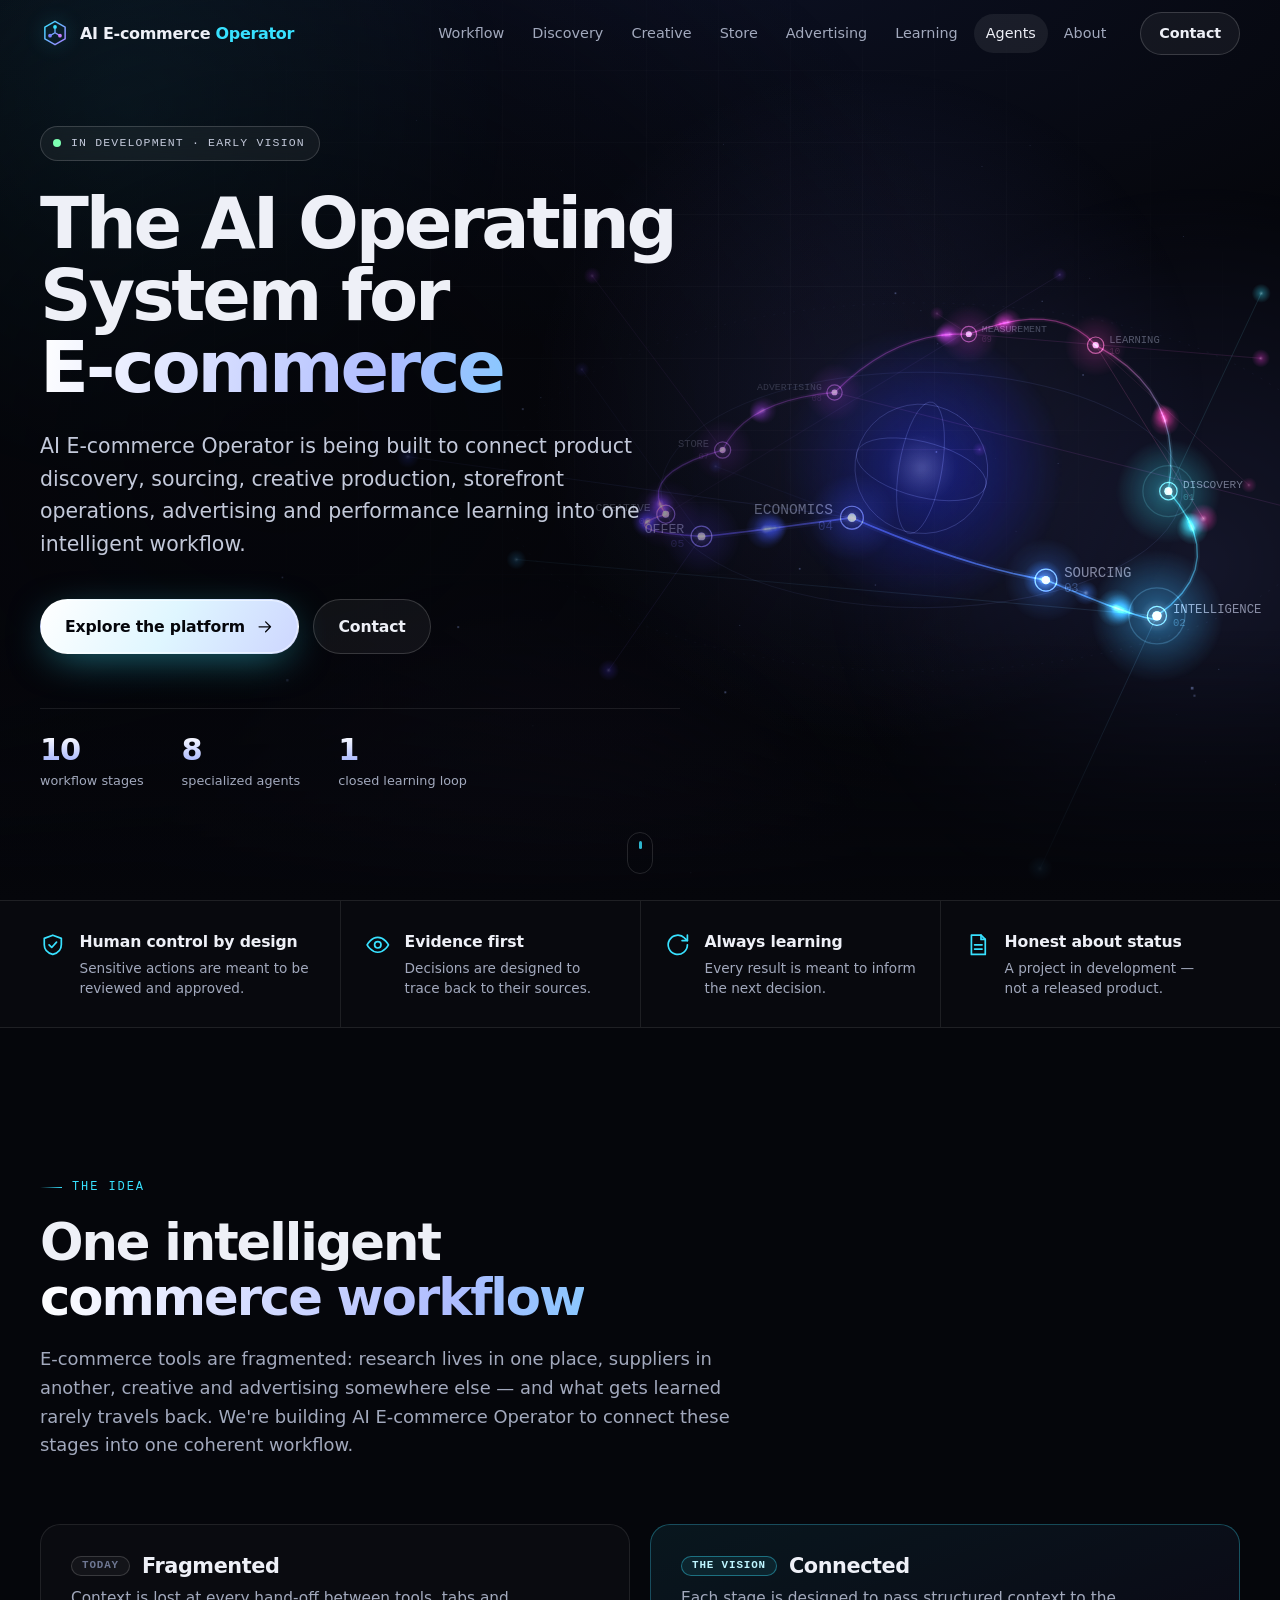
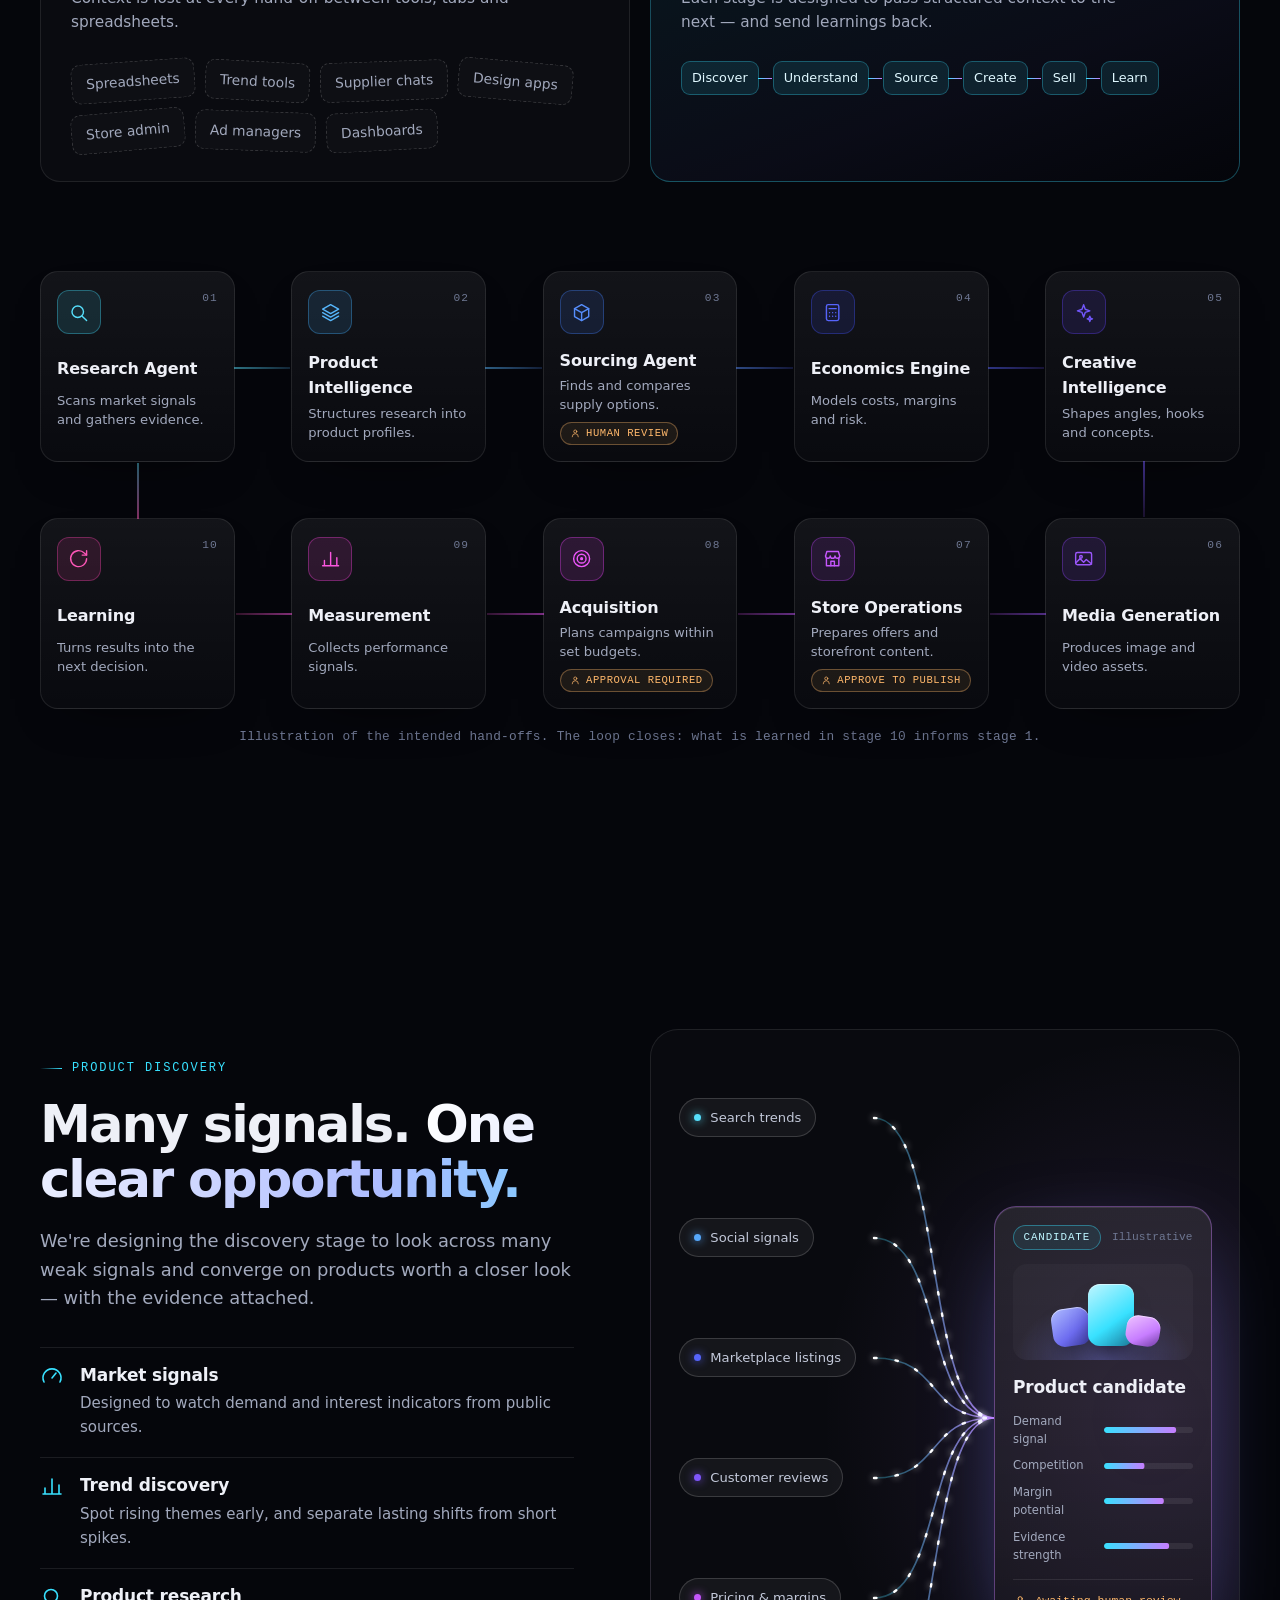
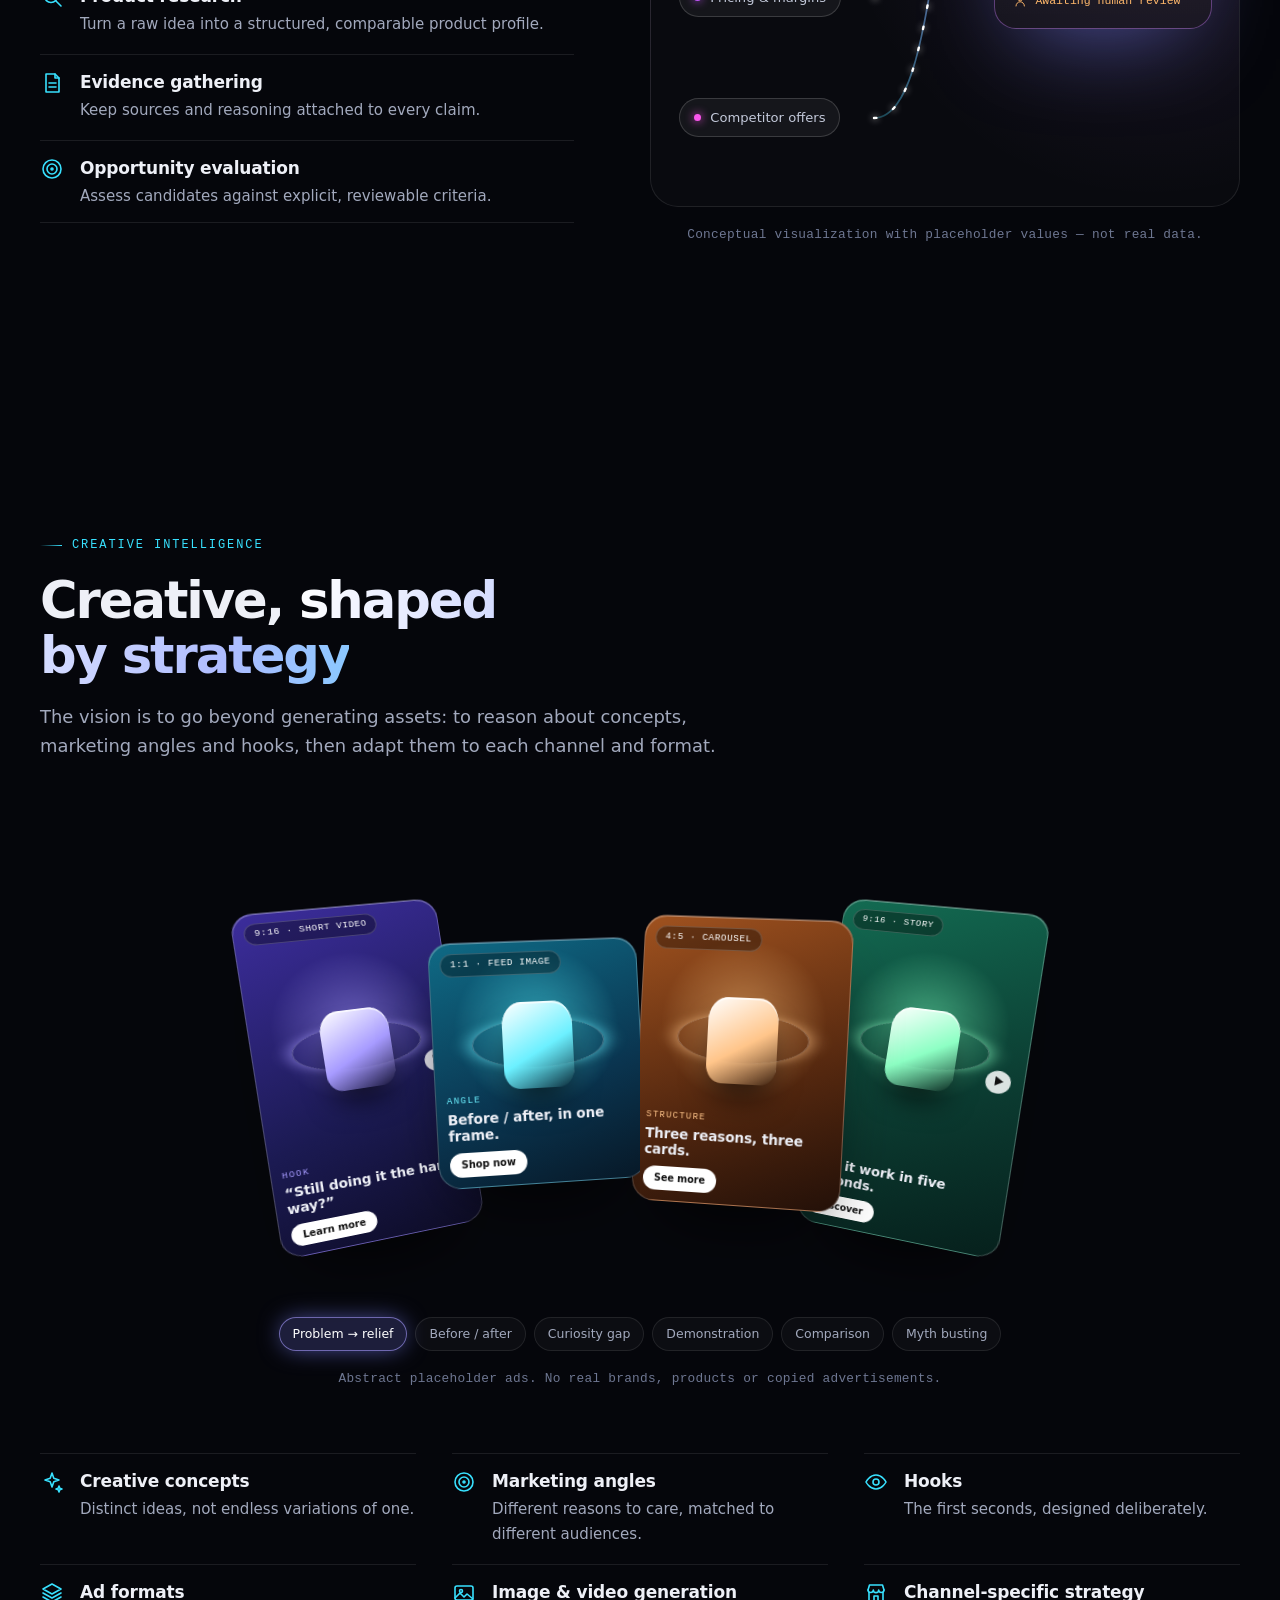
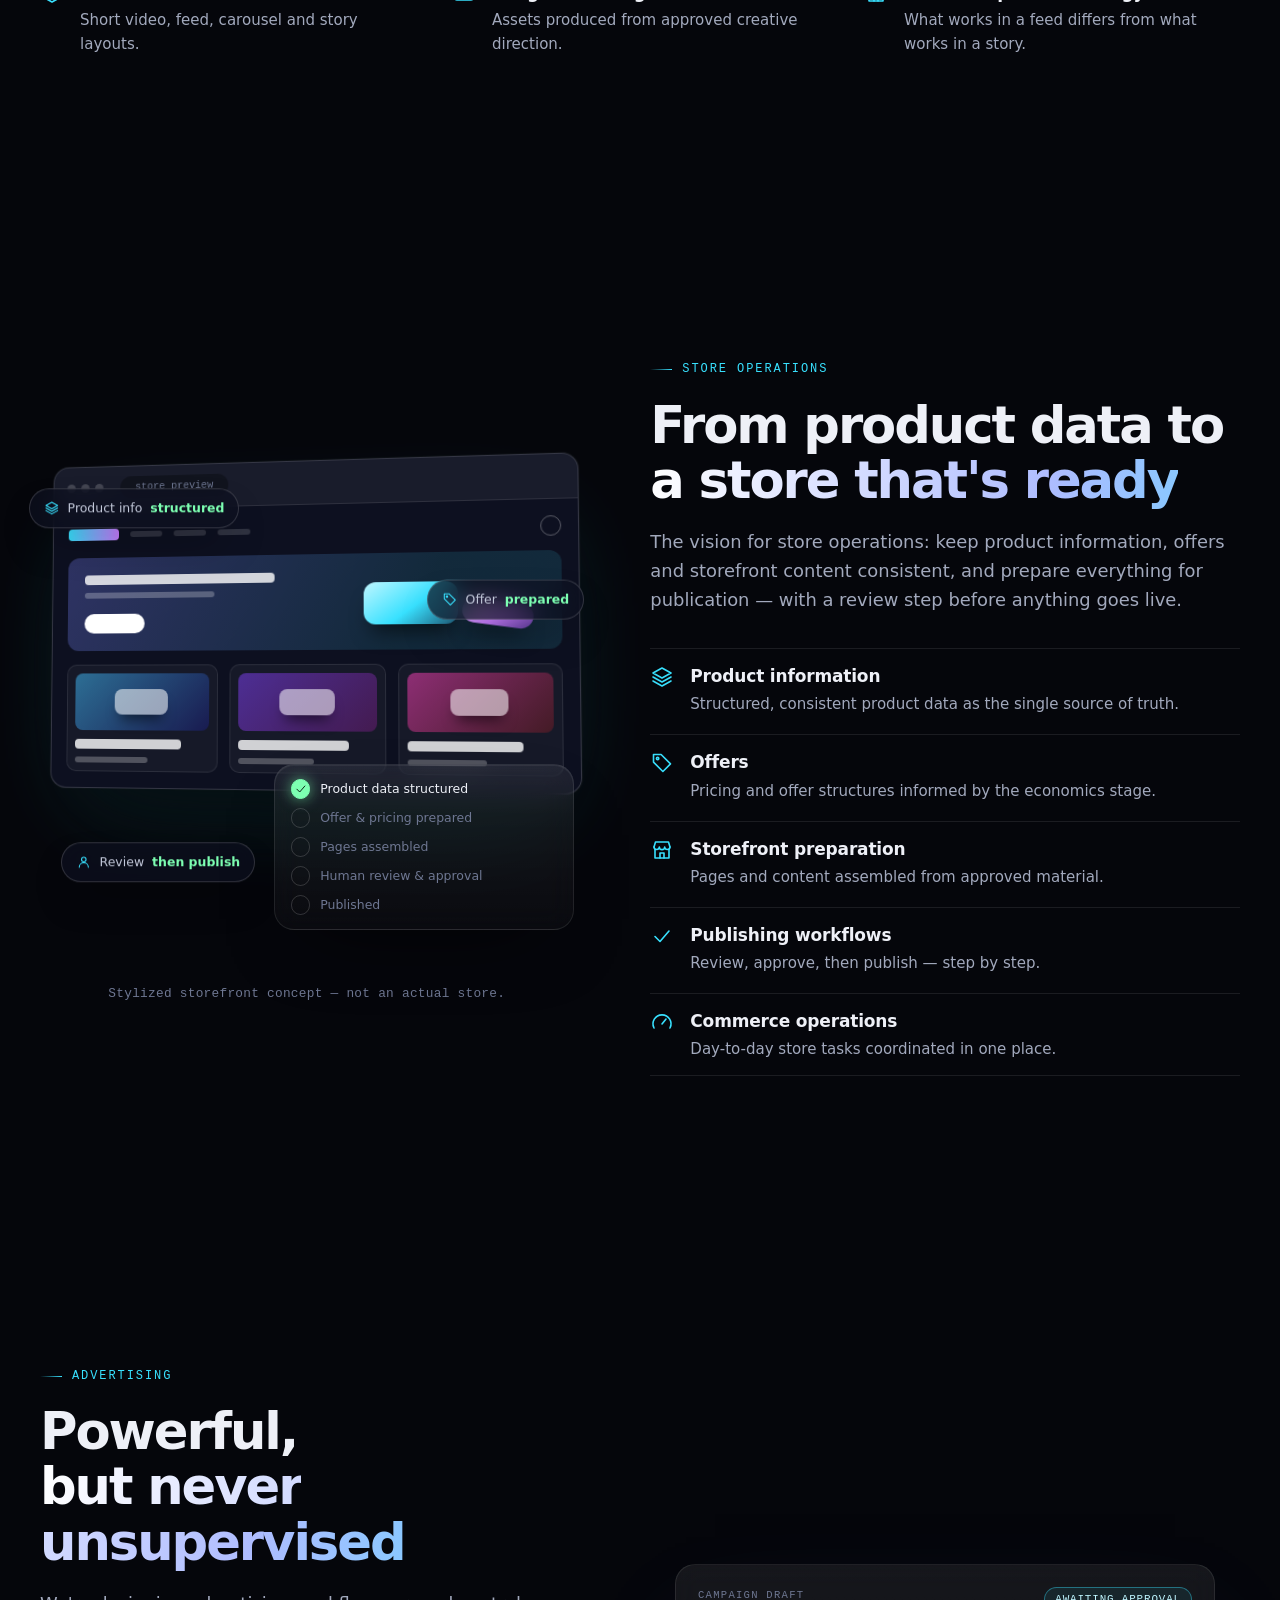
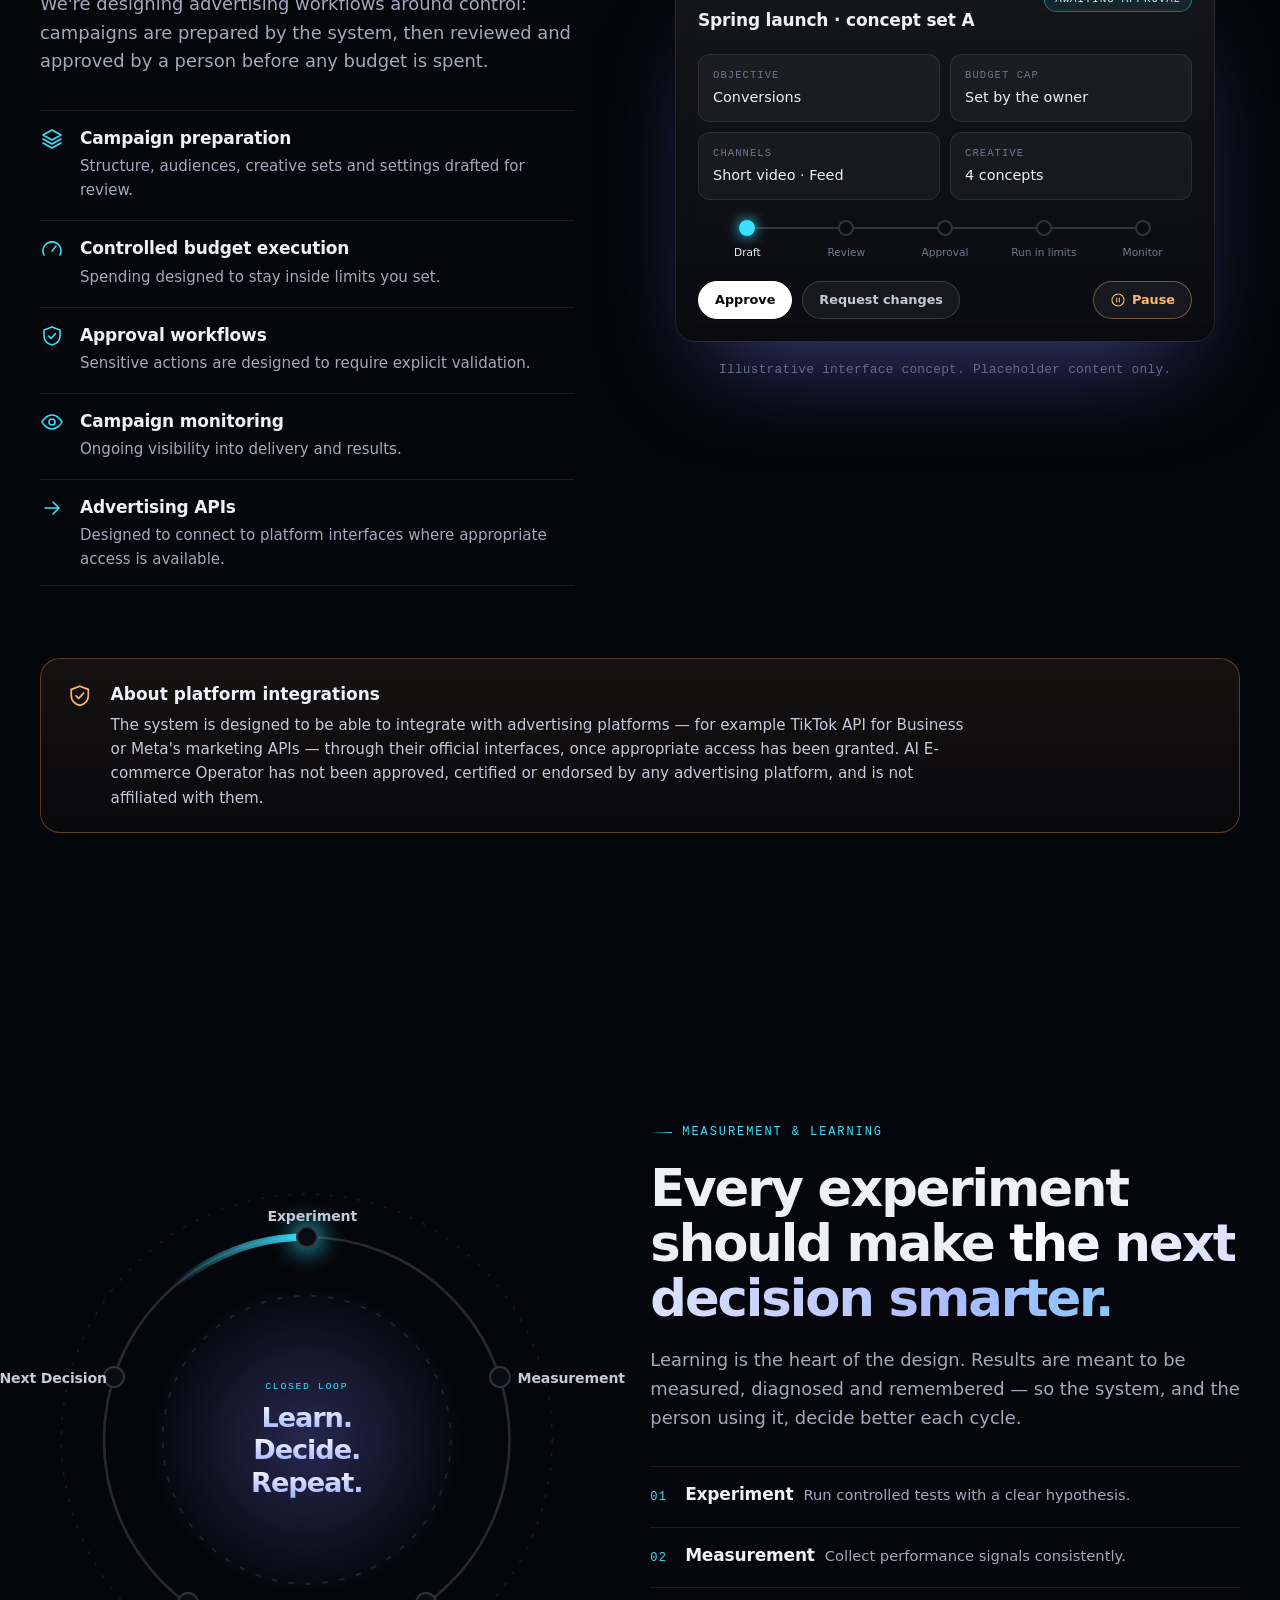
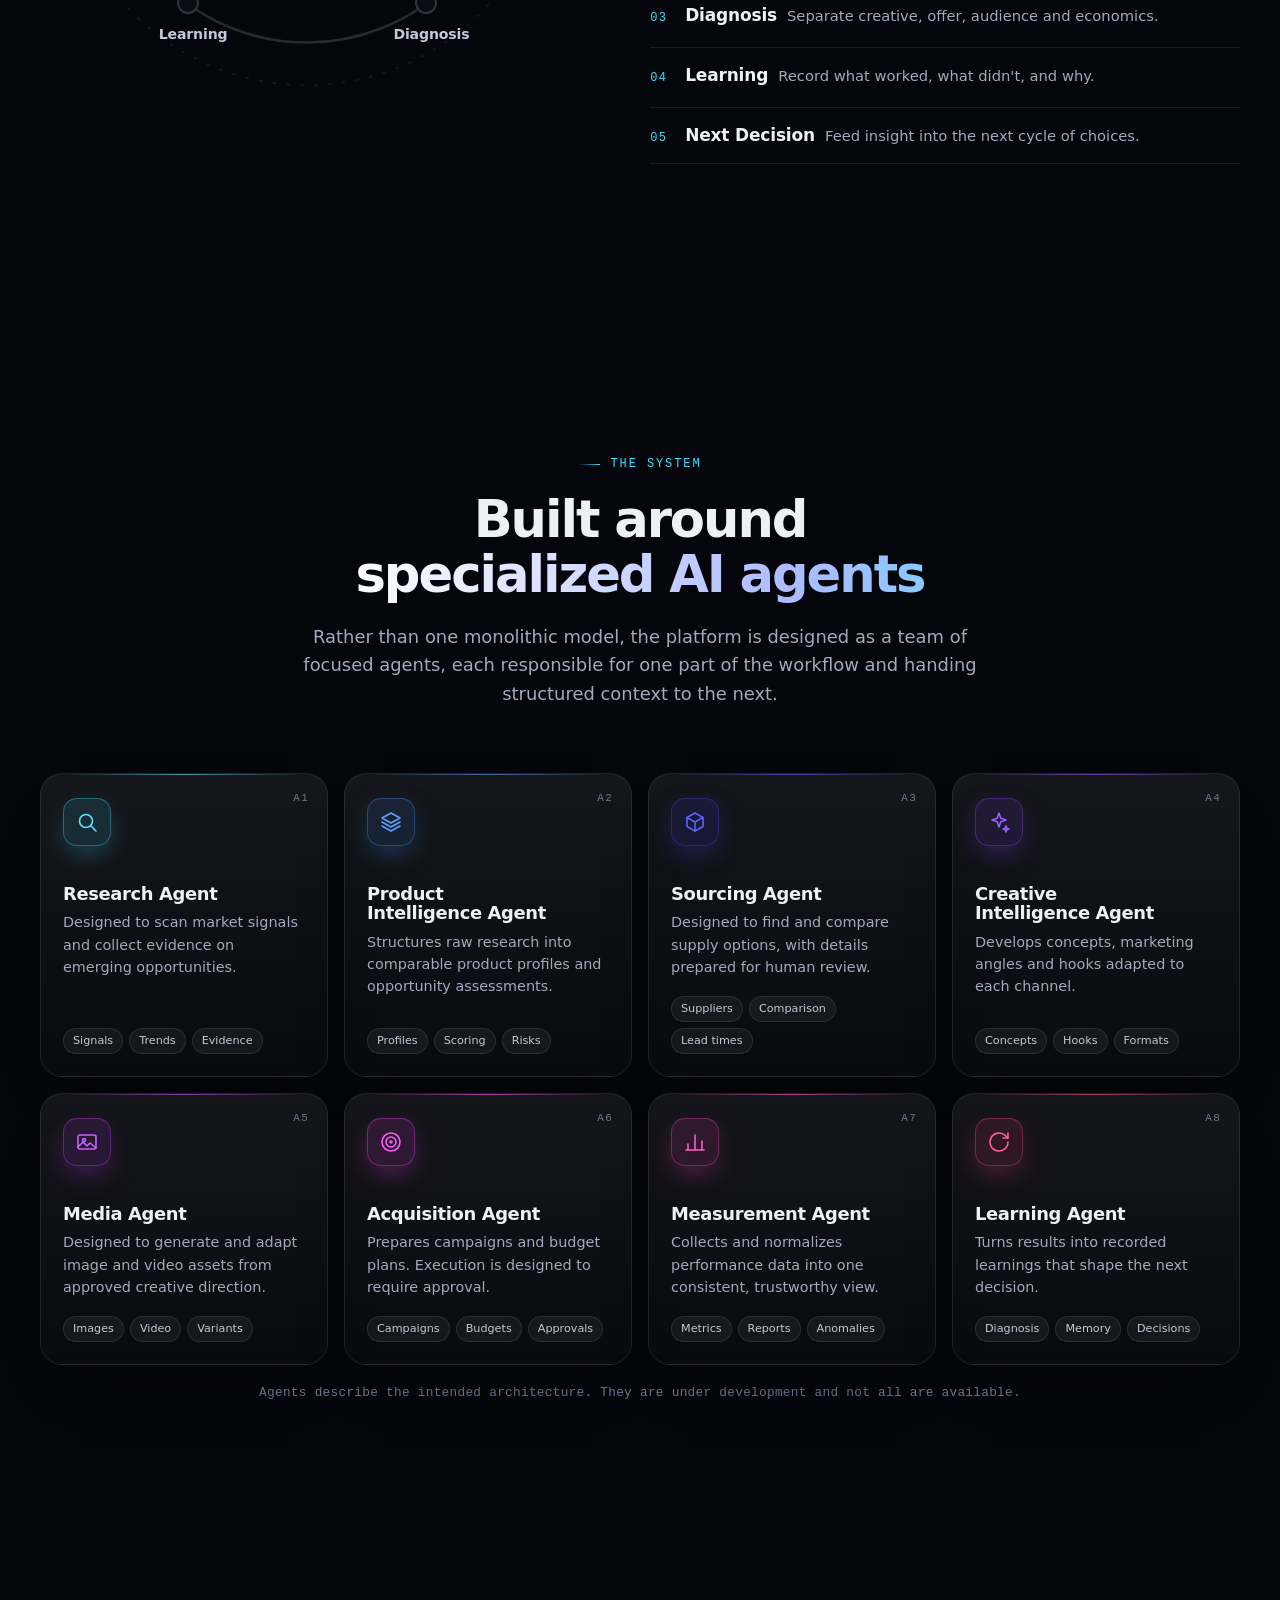
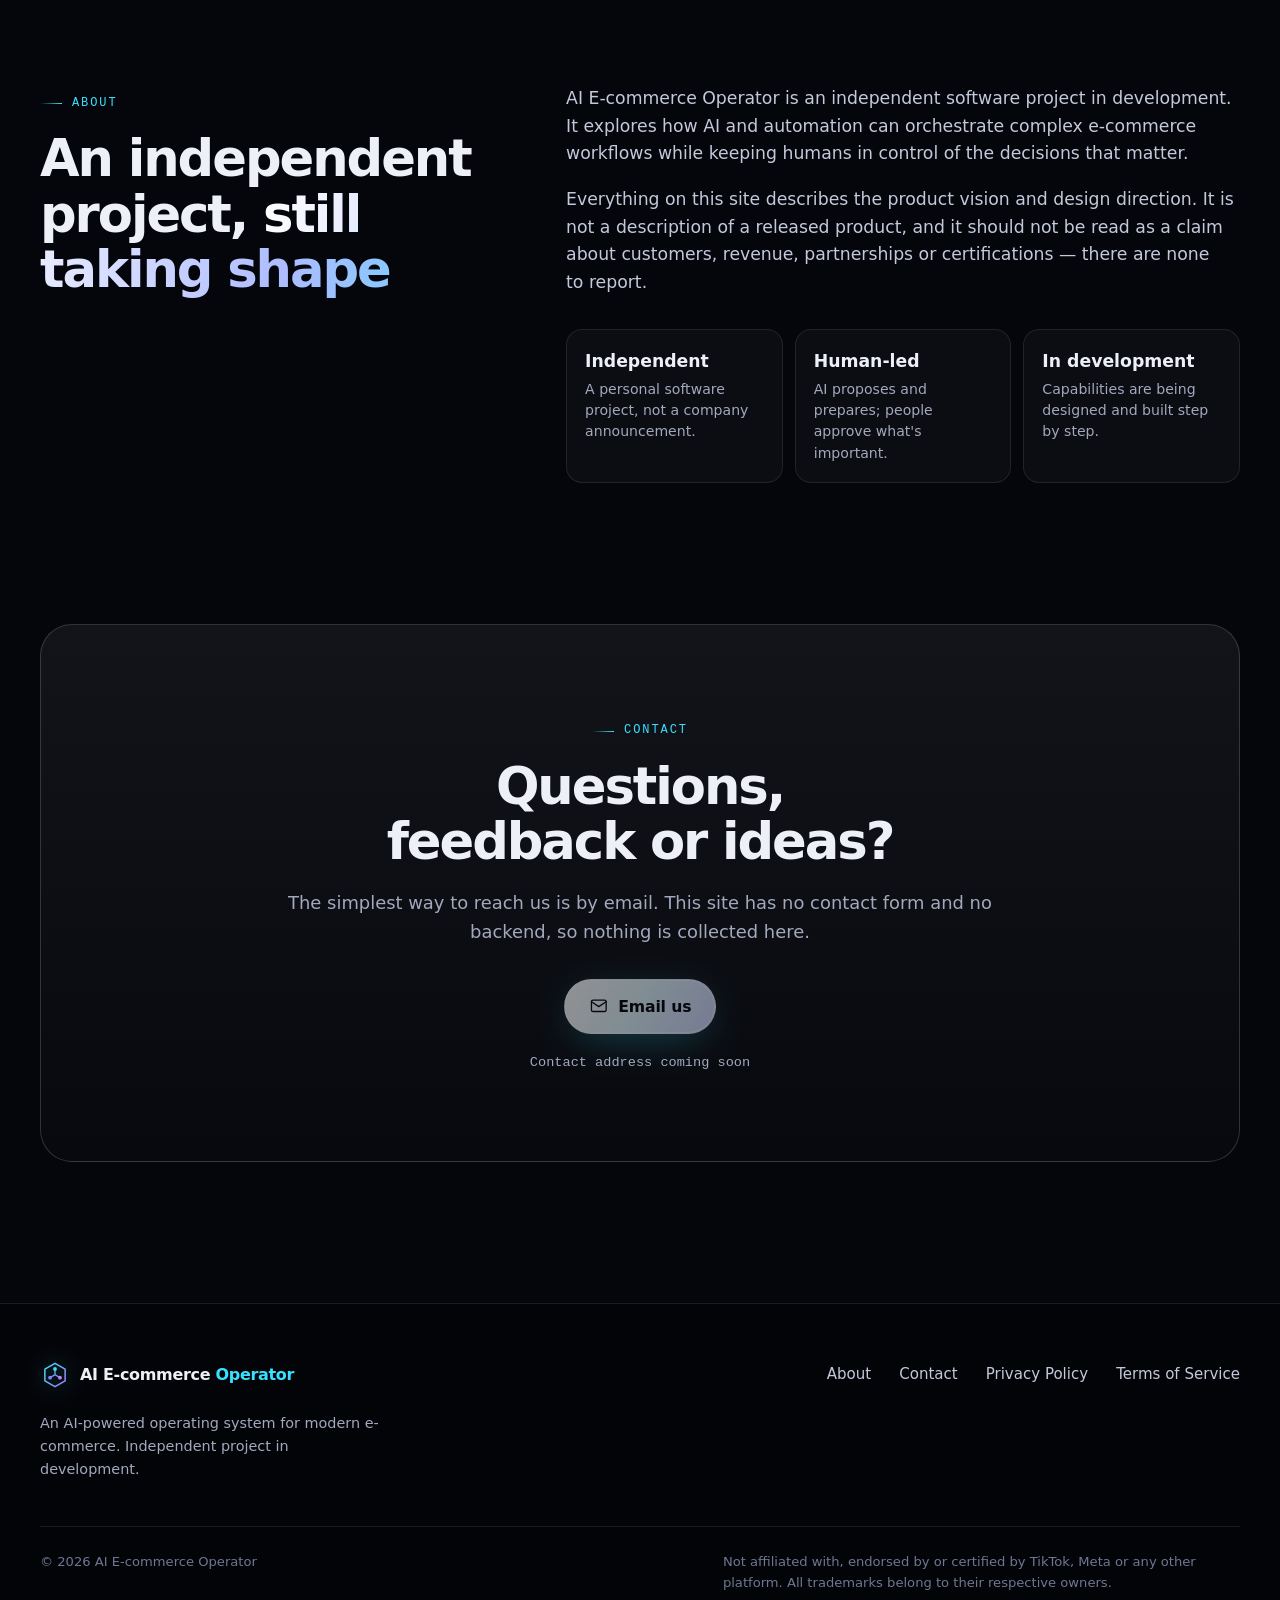
==== index.html @ a0b14c4b "Add premium static showcase site for AI E-commerce Operator Static GitHub Pages site (no backend, no" ====
<!doctype html>
<html lang="en">
<head>
  <meta charset="utf-8">
  <meta name="viewport" content="width=device-width, initial-scale=1, viewport-fit=cover">

  <title>AI E-commerce Operator — An AI-powered operating system for modern e-commerce</title>
  <meta name="description" content="AI E-commerce Operator is an independent software project in development: an AI-powered operating system designed to connect product discovery, sourcing, creative production, store operations, advertising and performance learning into one workflow.">
  <meta name="theme-color" content="#05060b">
  <meta name="color-scheme" content="dark">

  <!-- SITE URL: if you change the domain, update every absolute URL below
       (canonical, og:url, og:image, twitter:image, JSON-LD) — or run scripts/set-domain.sh. See README. -->
  <link rel="canonical" href="https://abder-rahmane.github.io/ai-ecommerce-workflow-site/">

  <meta property="og:type" content="website">
  <meta property="og:site_name" content="AI E-commerce Operator">
  <meta property="og:title" content="AI E-commerce Operator — The AI Operating System for E-commerce">
  <meta property="og:description" content="An independent project in development: AI agents designed to connect discovery, sourcing, creative, store operations, advertising and learning — with humans in control.">
  <meta property="og:url" content="https://abder-rahmane.github.io/ai-ecommerce-workflow-site/">
  <meta property="og:image" content="https://abder-rahmane.github.io/ai-ecommerce-workflow-site/assets/og-image.png">
  <meta property="og:image:width" content="1200">
  <meta property="og:image:height" content="630">
  <meta property="og:image:alt" content="AI E-commerce Operator — a 3D network of connected AI agents">
  <meta property="og:locale" content="en_US">
  <meta name="twitter:card" content="summary_large_image">
  <meta name="twitter:title" content="AI E-commerce Operator — The AI Operating System for E-commerce">
  <meta name="twitter:description" content="An independent project in development: AI agents designed to connect discovery, sourcing, creative, store operations, advertising and learning.">
  <meta name="twitter:image" content="https://abder-rahmane.github.io/ai-ecommerce-workflow-site/assets/og-image.png">

  <link rel="icon" href="favicon.svg" type="image/svg+xml">

  <script>document.documentElement.classList.add('js');</script>
  <link rel="stylesheet" href="styles.css">
  <script defer src="script.js"></script>

  <script type="application/ld+json">
  {
    "@context": "https://schema.org",
    "@type": "WebSite",
    "name": "AI E-commerce Operator",
    "url": "https://abder-rahmane.github.io/ai-ecommerce-workflow-site/",
    "description": "An independent software project in development exploring AI-orchestrated e-commerce workflows with human oversight.",
    "inLanguage": "en"
  }
  </script>
</head>
<body>
  <a class="skip-link" href="#main">Skip to content</a>

  <!-- Icon sprite -->
  <svg width="0" height="0" style="position:absolute" aria-hidden="true" focusable="false">
    <defs>
      <linearGradient id="g-brand" x1="0" y1="0" x2="1" y2="1">
        <stop offset="0" stop-color="#38e1ff"/><stop offset="1" stop-color="#a77bff"/>
      </linearGradient>
      <symbol id="i-search" viewBox="0 0 24 24"><circle cx="11" cy="11" r="6.5"/><path d="M16 16l5 5"/></symbol>
      <symbol id="i-layers" viewBox="0 0 24 24"><path d="M12 3l9 5-9 5-9-5z"/><path d="M3 12l9 5 9-5"/><path d="M3 16l9 5 9-5"/></symbol>
      <symbol id="i-package" viewBox="0 0 24 24"><path d="M12 3l8 4.5v9L12 21l-8-4.5v-9z"/><path d="M4 7.5l8 4.5 8-4.5"/><path d="M12 12v9"/></symbol>
      <symbol id="i-calc" viewBox="0 0 24 24"><rect x="5" y="3" width="14" height="18" rx="2"/><path d="M8 7.5h8"/><path d="M8.5 12h.01M12 12h.01M15.5 12h.01M8.5 16h.01M12 16h.01M15.5 16h.01"/></symbol>
      <symbol id="i-tag" viewBox="0 0 24 24"><path d="M3.5 3.5h7.6l9.4 9.4-7.6 7.6-9.4-9.4z"/><circle cx="7.6" cy="7.6" r="1.2"/></symbol>
      <symbol id="i-spark" viewBox="0 0 24 24"><path d="M12 3l1.8 5.2L19 10l-5.2 1.8L12 17l-1.8-5.2L5 10l5.2-1.8z"/><path d="M19 16l.8 2.2L22 19l-2.2.8L19 22l-.8-2.2L16 19l2.2-.8z"/></symbol>
      <symbol id="i-film" viewBox="0 0 24 24"><rect x="3" y="5" width="18" height="14" rx="2"/><circle cx="9" cy="10" r="1.5"/><path d="M3 17l5-5 4 4 3-3 6 5"/></symbol>
      <symbol id="i-store" viewBox="0 0 24 24"><path d="M4 9l1.5-5h13L20 9"/><path d="M4 9a2.67 2.67 0 0 0 5.33 0 2.67 2.67 0 0 0 5.34 0A2.67 2.67 0 0 0 20 9"/><path d="M5 11.5V20h14v-8.5"/><path d="M10 20v-5h4v5"/></symbol>
      <symbol id="i-target" viewBox="0 0 24 24"><circle cx="12" cy="12" r="9"/><circle cx="12" cy="12" r="5"/><circle cx="12" cy="12" r="1"/></symbol>
      <symbol id="i-chart" viewBox="0 0 24 24"><path d="M5 20v-6M12 20V5M19 20v-9M3 20h18"/></symbol>
      <symbol id="i-loop" viewBox="0 0 24 24"><path d="M21 12a9 9 0 1 1-2.64-6.36L21 8"/><path d="M21 3v5h-5"/></symbol>
      <symbol id="i-shield" viewBox="0 0 24 24"><path d="M12 3l8 3v6c0 4.5-3.2 7.8-8 9-4.8-1.2-8-4.5-8-9V6z"/><path d="M8.5 12l2.5 2.5 4.5-5"/></symbol>
      <symbol id="i-user" viewBox="0 0 24 24"><circle cx="12" cy="8" r="3.5"/><path d="M5 20a7 7 0 0 1 14 0"/></symbol>
      <symbol id="i-arrow" viewBox="0 0 24 24"><path d="M5 12h14M13 6l6 6-6 6"/></symbol>
      <symbol id="i-mail" viewBox="0 0 24 24"><rect x="3" y="5" width="18" height="14" rx="2"/><path d="M3 7l9 6 9-6"/></symbol>
      <symbol id="i-check" viewBox="0 0 24 24"><path d="M5 12.5l5 5L19 7"/></symbol>
      <symbol id="i-eye" viewBox="0 0 24 24"><path d="M2 12s3.6-7 10-7 10 7 10 7-3.6 7-10 7S2 12 2 12z"/><circle cx="12" cy="12" r="3"/></symbol>
      <symbol id="i-gauge" viewBox="0 0 24 24"><path d="M4 18a9 9 0 1 1 16 0"/><path d="M12 14l4-5"/></symbol>
      <symbol id="i-pause" viewBox="0 0 24 24"><circle cx="12" cy="12" r="9"/><path d="M10 9v6M14 9v6"/></symbol>
      <symbol id="i-log" viewBox="0 0 24 24"><path d="M6 3h9l4 4v14H6z"/><path d="M15 3v4h4M9 12h7M9 16h7"/></symbol>
    </defs>
  </svg>

  <div class="backdrop" aria-hidden="true">
    <div class="bd-grid"></div>
    <div class="bd-orb bd-orb-a"></div>
    <div class="bd-orb bd-orb-b"></div>
    <div class="bd-orb bd-orb-c"></div>
  </div>
  <div class="progress" aria-hidden="true"><i></i></div>

  <header class="site-header" id="site-header">
    <div class="container nav-bar">
      <a class="brand" href="#top" aria-label="AI E-commerce Operator — home">
        <svg class="brand-mark" viewBox="0 0 32 32" aria-hidden="true" focusable="false">
          <path d="M16 3.5l10.8 6.25v12.5L16 28.5 5.2 22.25V9.75z" fill="none" stroke="url(#g-brand)" stroke-width="1.6" stroke-linejoin="round"/>
          <path d="M16 9.5v6.2m0 0l-5.3 3.1m5.3-3.1l5.3 3.1" fill="none" stroke="url(#g-brand)" stroke-width="1.4" stroke-linecap="round"/>
          <circle cx="16" cy="9.5" r="2" fill="#38e1ff"/><circle cx="10.7" cy="18.8" r="2" fill="#7c83ff"/><circle cx="21.3" cy="18.8" r="2" fill="#c77dff"/>
        </svg>
        <span>AI E-commerce <b>Operator</b></span>
      </a>

      <nav class="nav" id="primary-nav" aria-label="Primary">
        <ul>
          <li><a href="#workflow">Workflow</a></li>
          <li><a href="#discovery">Discovery</a></li>
          <li><a href="#creative">Creative</a></li>
          <li><a href="#store">Store</a></li>
          <li><a href="#advertising">Advertising</a></li>
          <li><a href="#learning">Learning</a></li>
          <li><a href="#agents">Agents</a></li>
          <li><a href="#about">About</a></li>
        </ul>
        <a class="btn btn-sm btn-ghost nav-cta" href="#contact">Contact</a>
      </nav>

      <button class="nav-toggle" id="nav-toggle" type="button" aria-expanded="false" aria-controls="primary-nav" aria-label="Open menu">
        <span></span><span></span>
      </button>
    </div>
  </header>

  <main id="main">

    <!-- ============ HERO ============ -->
    <section class="hero" id="top" data-anim aria-labelledby="hero-title">
      <canvas id="hero-canvas" aria-hidden="true"></canvas>
      <div class="hero-vignette" aria-hidden="true"></div>
      <div class="hero-light" aria-hidden="true"></div>

      <div class="container hero-inner">
        <p class="pill rise" style="--d:.05s"><span class="live-dot" aria-hidden="true"></span>In development · Early vision</p>
        <h1 id="hero-title" class="rise" style="--d:.15s">The AI Operating System for <span class="grad">E-commerce</span></h1>
        <p class="lede rise" style="--d:.28s">AI E-commerce Operator is being built to connect product discovery, sourcing, creative production, storefront operations, advertising and performance learning into one intelligent workflow.</p>
        <div class="cta-row rise" style="--d:.4s">
          <a class="btn btn-primary" href="#workflow"><span>Explore the platform</span><svg class="ico" aria-hidden="true"><use href="#i-arrow"/></svg></a>
          <a class="btn btn-ghost" href="#contact">Contact</a>
        </div>
        <ul class="hero-facts rise" style="--d:.52s" aria-label="The design at a glance">
          <li><b>10</b><span>workflow stages</span></li>
          <li><b>8</b><span>specialized agents</span></li>
          <li><b>1</b><span>closed learning loop</span></li>
        </ul>
        <p class="sr-only">Decorative animation: ten connected stages — Discovery, Intelligence, Sourcing, Economics, Offer, Creative, Store, Advertising, Measurement and Learning — floating in 3D and linked by glowing data flows that loop back from Learning to Discovery.</p>
      </div>

      <a class="scroll-cue" href="#principles" aria-label="Scroll to the next section"><i></i></a>
    </section>

    <!-- ============ PRINCIPLES STRIP ============ -->
    <section class="strip" id="principles" aria-label="Design principles">
      <div class="container strip-grid" data-stagger>
        <div class="strip-item reveal"><svg class="ico" aria-hidden="true"><use href="#i-shield"/></svg><div><b>Human control by design</b><span>Sensitive actions are meant to be reviewed and approved.</span></div></div>
        <div class="strip-item reveal"><svg class="ico" aria-hidden="true"><use href="#i-eye"/></svg><div><b>Evidence first</b><span>Decisions are designed to trace back to their sources.</span></div></div>
        <div class="strip-item reveal"><svg class="ico" aria-hidden="true"><use href="#i-loop"/></svg><div><b>Always learning</b><span>Every result is meant to inform the next decision.</span></div></div>
        <div class="strip-item reveal"><svg class="ico" aria-hidden="true"><use href="#i-log"/></svg><div><b>Honest about status</b><span>A project in development — not a released product.</span></div></div>
      </div>
    </section>

    <!-- ============ WORKFLOW ============ -->
    <section class="section" id="workflow" data-anim aria-labelledby="workflow-title">
      <div class="container">
        <header class="section-head">
          <p class="eyebrow reveal">The idea</p>
          <h2 id="workflow-title" class="reveal">One intelligent <span class="grad">commerce workflow</span></h2>
          <p class="section-lede reveal">E-commerce tools are fragmented: research lives in one place, suppliers in another, creative and advertising somewhere else — and what gets learned rarely travels back. We're building AI E-commerce Operator to connect these stages into one coherent workflow.</p>
        </header>

        <div class="compare" data-stagger>
          <article class="compare-card reveal">
            <h3><span class="tag tag-dim">Today</span> Fragmented</h3>
            <p>Context is lost at every hand-off between tools, tabs and spreadsheets.</p>
            <ul class="scatter" aria-label="Examples of disconnected tools">
              <li style="--r:-4deg">Spreadsheets</li>
              <li style="--r:3deg">Trend tools</li>
              <li style="--r:-2deg">Supplier chats</li>
              <li style="--r:5deg">Design apps</li>
              <li style="--r:-5deg">Store admin</li>
              <li style="--r:2deg">Ad managers</li>
              <li style="--r:-3deg">Dashboards</li>
            </ul>
          </article>
          <article class="compare-card compare-card--vision reveal">
            <h3><span class="tag tag-hot">The vision</span> Connected</h3>
            <p>Each stage is designed to pass structured context to the next — and send learnings back.</p>
            <ol class="chain" aria-label="Connected stages">
              <li>Discover</li><li>Understand</li><li>Source</li><li>Create</li><li>Sell</li><li>Learn</li>
            </ol>
          </article>
        </div>

        <h3 class="sr-only">The ten stages of the workflow</h3>
        <ol class="flow" aria-label="Ten workflow stages arranged as a loop">
          <li class="fnode" style="--i:0;--h:190"><span class="fn-glow"></span><span class="fn-ico"><svg class="ico"><use href="#i-search"/></svg></span><span class="fn-num">01</span><b>Research Agent</b><small>Scans market signals and gathers evidence.</small></li>
          <li class="fnode" style="--i:1;--h:205"><span class="fn-glow"></span><span class="fn-ico"><svg class="ico"><use href="#i-layers"/></svg></span><span class="fn-num">02</span><b>Product Intelligence</b><small>Structures research into product profiles.</small></li>
          <li class="fnode" style="--i:2;--h:220"><span class="fn-glow"></span><span class="fn-ico"><svg class="ico"><use href="#i-package"/></svg></span><span class="fn-num">03</span><b>Sourcing Agent</b><small>Finds and compares supply options.</small><em class="human"><svg class="ico"><use href="#i-user"/></svg>Human review</em></li>
          <li class="fnode" style="--i:3;--h:235"><span class="fn-glow"></span><span class="fn-ico"><svg class="ico"><use href="#i-calc"/></svg></span><span class="fn-num">04</span><b>Economics Engine</b><small>Models costs, margins and risk.</small></li>
          <li class="fnode" style="--i:4;--h:250"><span class="fn-glow"></span><span class="fn-ico"><svg class="ico"><use href="#i-spark"/></svg></span><span class="fn-num">05</span><b>Creative Intelligence</b><small>Shapes angles, hooks and concepts.</small></li>
          <li class="fnode" style="--i:5;--h:265"><span class="fn-glow"></span><span class="fn-ico"><svg class="ico"><use href="#i-film"/></svg></span><span class="fn-num">06</span><b>Media Generation</b><small>Produces image and video assets.</small></li>
          <li class="fnode" style="--i:6;--h:280"><span class="fn-glow"></span><span class="fn-ico"><svg class="ico"><use href="#i-store"/></svg></span><span class="fn-num">07</span><b>Store Operations</b><small>Prepares offers and storefront content.</small><em class="human"><svg class="ico"><use href="#i-user"/></svg>Approve to publish</em></li>
          <li class="fnode" style="--i:7;--h:295"><span class="fn-glow"></span><span class="fn-ico"><svg class="ico"><use href="#i-target"/></svg></span><span class="fn-num">08</span><b>Acquisition</b><small>Plans campaigns within set budgets.</small><em class="human"><svg class="ico"><use href="#i-user"/></svg>Approval required</em></li>
          <li class="fnode" style="--i:8;--h:310"><span class="fn-glow"></span><span class="fn-ico"><svg class="ico"><use href="#i-chart"/></svg></span><span class="fn-num">09</span><b>Measurement</b><small>Collects performance signals.</small></li>
          <li class="fnode" style="--i:9;--h:325"><span class="fn-glow"></span><span class="fn-ico"><svg class="ico"><use href="#i-loop"/></svg></span><span class="fn-num">10</span><b>Learning</b><small>Turns results into the next decision.</small></li>
        </ol>
        <p class="caption">Illustration of the intended hand-offs. The loop closes: what is learned in stage 10 informs stage 1.</p>
      </div>
    </section>

    <!-- ============ DISCOVERY ============ -->
    <section class="section" id="discovery" data-anim aria-labelledby="discovery-title">
      <div class="container split">
        <div class="split-text">
          <p class="eyebrow reveal">Product Discovery</p>
          <h2 id="discovery-title" class="reveal">Many signals. <span class="grad">One clear opportunity.</span></h2>
          <p class="section-lede reveal">We're designing the discovery stage to look across many weak signals and converge on products worth a closer look — with the evidence attached.</p>
          <ul class="feature-list" data-stagger>
            <li class="reveal"><svg class="ico" aria-hidden="true"><use href="#i-gauge"/></svg><div><b>Market signals</b><span>Designed to watch demand and interest indicators from public sources.</span></div></li>
            <li class="reveal"><svg class="ico" aria-hidden="true"><use href="#i-chart"/></svg><div><b>Trend discovery</b><span>Spot rising themes early, and separate lasting shifts from short spikes.</span></div></li>
            <li class="reveal"><svg class="ico" aria-hidden="true"><use href="#i-search"/></svg><div><b>Product research</b><span>Turn a raw idea into a structured, comparable product profile.</span></div></li>
            <li class="reveal"><svg class="ico" aria-hidden="true"><use href="#i-log"/></svg><div><b>Evidence gathering</b><span>Keep sources and reasoning attached to every claim.</span></div></li>
            <li class="reveal"><svg class="ico" aria-hidden="true"><use href="#i-target"/></svg><div><b>Opportunity evaluation</b><span>Assess candidates against explicit, reviewable criteria.</span></div></li>
          </ul>
        </div>

        <div class="split-visual reveal">
          <figure class="disc" aria-label="Illustration: several market signals converging on a candidate product">
            <div class="disc-signals" aria-hidden="true">
              <div><span class="chip"><i style="--h:190"></i>Search trends</span></div>
              <div><span class="chip"><i style="--h:210"></i>Social signals</span></div>
              <div><span class="chip"><i style="--h:235"></i>Marketplace listings</span></div>
              <div><span class="chip"><i style="--h:255"></i>Customer reviews</span></div>
              <div><span class="chip"><i style="--h:280"></i>Pricing &amp; margins</span></div>
              <div><span class="chip"><i style="--h:305"></i>Competitor offers</span></div>
            </div>
            <svg class="disc-lines" viewBox="0 0 100 600" preserveAspectRatio="none" aria-hidden="true" focusable="false">
              <defs>
                <linearGradient id="g-disc" x1="0" x2="1" y1="0" y2="0"><stop offset="0" stop-color="#38e1ff" stop-opacity=".25"/><stop offset="1" stop-color="#c77dff" stop-opacity=".9"/></linearGradient>
              </defs>
              <g fill="none" stroke="url(#g-disc)" stroke-width="1.4" vector-effect="non-scaling-stroke">
                <path class="base" d="M0 50 C58 50 42 300 100 300"/>
                <path class="base" d="M0 150 C58 150 42 300 100 300"/>
                <path class="base" d="M0 250 C58 250 42 300 100 300"/>
                <path class="base" d="M0 350 C58 350 42 300 100 300"/>
                <path class="base" d="M0 450 C58 450 42 300 100 300"/>
                <path class="base" d="M0 550 C58 550 42 300 100 300"/>
              </g>
              <g fill="none" stroke="#fff" stroke-width="2" stroke-linecap="round" vector-effect="non-scaling-stroke" class="flowdots">
                <path d="M0 50 C58 50 42 300 100 300"/>
                <path d="M0 150 C58 150 42 300 100 300"/>
                <path d="M0 250 C58 250 42 300 100 300"/>
                <path d="M0 350 C58 350 42 300 100 300"/>
                <path d="M0 450 C58 450 42 300 100 300"/>
                <path d="M0 550 C58 550 42 300 100 300"/>
              </g>
            </svg>
            <div class="cand tilt" data-tilt="9" aria-hidden="true">
              <span class="cand-pulse"></span>
              <div class="cand-head"><span class="tag tag-hot">Candidate</span><span class="mono dim">Illustrative</span></div>
              <div class="cand-art"><i></i><i></i><i></i></div>
              <b class="cand-title">Product candidate</b>
              <ul class="bars">
                <li><span>Demand signal</span><span class="bar"><i style="--v:.82"></i></span></li>
                <li><span>Competition</span><span class="bar"><i style="--v:.46"></i></span></li>
                <li><span>Margin potential</span><span class="bar"><i style="--v:.68"></i></span></li>
                <li><span>Evidence strength</span><span class="bar"><i style="--v:.74"></i></span></li>
              </ul>
              <div class="cand-foot"><svg class="ico"><use href="#i-user"/></svg>Awaiting human review</div>
            </div>
          </figure>
          <p class="caption">Conceptual visualization with placeholder values — not real data.</p>
        </div>
      </div>
    </section>

    <!-- ============ CREATIVE ============ -->
    <section class="section" id="creative" data-anim aria-labelledby="creative-title">
      <div class="container">
        <header class="section-head">
          <p class="eyebrow reveal">Creative Intelligence</p>
          <h2 id="creative-title" class="reveal">Creative, <span class="grad">shaped by strategy</span></h2>
          <p class="section-lede reveal">The vision is to go beyond generating assets: to reason about concepts, marketing angles and hooks, then adapt them to each channel and format.</p>
        </header>

        <div class="creative-grid">
          <ul class="feature-list feature-list--cols" data-stagger>
            <li class="reveal"><svg class="ico" aria-hidden="true"><use href="#i-spark"/></svg><div><b>Creative concepts</b><span>Distinct ideas, not endless variations of one.</span></div></li>
            <li class="reveal"><svg class="ico" aria-hidden="true"><use href="#i-target"/></svg><div><b>Marketing angles</b><span>Different reasons to care, matched to different audiences.</span></div></li>
            <li class="reveal"><svg class="ico" aria-hidden="true"><use href="#i-eye"/></svg><div><b>Hooks</b><span>The first seconds, designed deliberately.</span></div></li>
            <li class="reveal"><svg class="ico" aria-hidden="true"><use href="#i-layers"/></svg><div><b>Ad formats</b><span>Short video, feed, carousel and story layouts.</span></div></li>
            <li class="reveal"><svg class="ico" aria-hidden="true"><use href="#i-film"/></svg><div><b>Image &amp; video generation</b><span>Assets produced from approved creative direction.</span></div></li>
            <li class="reveal"><svg class="ico" aria-hidden="true"><use href="#i-store"/></svg><div><b>Channel-specific strategy</b><span>What works in a feed differs from what works in a story.</span></div></li>
          </ul>

          <div class="ads-wrap reveal">
            <div class="ads tilt" data-tilt="7" aria-hidden="true">
              <div class="ad ad--1" style="--k:-1.5">
                <span class="ad-tag">9:16 · Short video</span>
                <div class="ad-art"><i class="orb"></i><i class="ring"></i><i class="prod"></i><i class="play"></i></div>
                <div class="ad-copy"><small>HOOK</small><b>“Still doing it the hard way?”</b><span class="ad-cta">Learn more</span></div>
              </div>
              <div class="ad ad--2" style="--k:-.5">
                <span class="ad-tag">1:1 · Feed image</span>
                <div class="ad-art"><i class="orb"></i><i class="ring"></i><i class="prod"></i></div>
                <div class="ad-copy"><small>ANGLE</small><b>Before / after, in one frame.</b><span class="ad-cta">Shop now</span></div>
              </div>
              <div class="ad ad--3" style="--k:.5">
                <span class="ad-tag">4:5 · Carousel</span>
                <div class="ad-art"><i class="orb"></i><i class="ring"></i><i class="prod"></i></div>
                <div class="ad-copy"><small>STRUCTURE</small><b>Three reasons, three cards.</b><span class="ad-cta">See more</span></div>
              </div>
              <div class="ad ad--4" style="--k:1.5">
                <span class="ad-tag">9:16 · Story</span>
                <div class="ad-art"><i class="orb"></i><i class="ring"></i><i class="prod"></i><i class="play"></i></div>
                <div class="ad-copy"><small>HOOK</small><b>See it work in five seconds.</b><span class="ad-cta">Discover</span></div>
              </div>
            </div>
            <ul class="hook-chips" data-seq="cycle" data-step="1600" aria-hidden="true">
              <li class="seq-item">Problem → relief</li>
              <li class="seq-item">Before / after</li>
              <li class="seq-item">Curiosity gap</li>
              <li class="seq-item">Demonstration</li>
              <li class="seq-item">Comparison</li>
              <li class="seq-item">Myth busting</li>
            </ul>
            <p class="caption">Abstract placeholder ads. No real brands, products or copied advertisements.</p>
          </div>
        </div>
      </div>
    </section>

    <!-- ============ STORE ============ -->
    <section class="section" id="store" data-anim aria-labelledby="store-title">
      <div class="container split split--rev">
        <div class="split-text">
          <p class="eyebrow reveal">Store Operations</p>
          <h2 id="store-title" class="reveal">From product data to <span class="grad">a store that's ready</span></h2>
          <p class="section-lede reveal">The vision for store operations: keep product information, offers and storefront content consistent, and prepare everything for publication — with a review step before anything goes live.</p>
          <ul class="feature-list" data-stagger>
            <li class="reveal"><svg class="ico" aria-hidden="true"><use href="#i-layers"/></svg><div><b>Product information</b><span>Structured, consistent product data as the single source of truth.</span></div></li>
            <li class="reveal"><svg class="ico" aria-hidden="true"><use href="#i-tag"/></svg><div><b>Offers</b><span>Pricing and offer structures informed by the economics stage.</span></div></li>
            <li class="reveal"><svg class="ico" aria-hidden="true"><use href="#i-store"/></svg><div><b>Storefront preparation</b><span>Pages and content assembled from approved material.</span></div></li>
            <li class="reveal"><svg class="ico" aria-hidden="true"><use href="#i-check"/></svg><div><b>Publishing workflows</b><span>Review, approve, then publish — step by step.</span></div></li>
            <li class="reveal"><svg class="ico" aria-hidden="true"><use href="#i-gauge"/></svg><div><b>Commerce operations</b><span>Day-to-day store tasks coordinated in one place.</span></div></li>
          </ul>
        </div>

        <div class="split-visual reveal">
          <div class="shop-stage">
            <div class="px" data-depth="-.06"><div class="float-chip fc-1 bob"><svg class="ico"><use href="#i-layers"/></svg>Product info <b>structured</b></div></div>
            <div class="px" data-depth=".08"><div class="float-chip fc-2 bob"><svg class="ico"><use href="#i-tag"/></svg>Offer <b>prepared</b></div></div>
            <div class="px" data-depth="-.04"><div class="float-chip fc-3 bob"><svg class="ico"><use href="#i-user"/></svg>Review <b>then publish</b></div></div>

            <div class="shop tilt" data-tilt="8" aria-hidden="true">
              <div class="shop-bar"><i></i><i></i><i></i><span>store preview</span></div>
              <div class="shop-body">
                <div class="shop-nav"><b></b><span></span><span></span><span></span><em></em></div>
                <div class="shop-hero"><div><i class="l1"></i><i class="l2"></i><i class="btn-s"></i></div><div class="shop-hero-art"><i></i><i></i></div></div>
                <div class="shop-grid">
                  <div><div class="p-art p1"></div><i class="l1"></i><i class="l2"></i></div>
                  <div><div class="p-art p2"></div><i class="l1"></i><i class="l2"></i></div>
                  <div><div class="p-art p3"></div><i class="l1"></i><i class="l2"></i></div>
                </div>
              </div>
            </div>

            <ul class="pipeline glass" data-seq="progress" data-step="1100" aria-hidden="true">
              <li class="seq-item"><svg class="ico"><use href="#i-check"/></svg>Product data structured</li>
              <li class="seq-item"><svg class="ico"><use href="#i-check"/></svg>Offer &amp; pricing prepared</li>
              <li class="seq-item"><svg class="ico"><use href="#i-check"/></svg>Pages assembled</li>
              <li class="seq-item is-gate"><svg class="ico"><use href="#i-user"/></svg>Human review &amp; approval</li>
              <li class="seq-item"><svg class="ico"><use href="#i-check"/></svg>Published</li>
            </ul>
          </div>
          <p class="caption">Stylized storefront concept — not an actual store.</p>
        </div>
      </div>
    </section>

    <!-- ============ ADVERTISING ============ -->
    <section class="section" id="advertising" data-anim aria-labelledby="ads-title">
      <div class="container split">
        <div class="split-text">
          <p class="eyebrow reveal">Advertising</p>
          <h2 id="ads-title" class="reveal">Powerful, <span class="grad">but never unsupervised</span></h2>
          <p class="section-lede reveal">We're designing advertising workflows around control: campaigns are prepared by the system, then reviewed and approved by a person before any budget is spent.</p>
          <ul class="feature-list" data-stagger>
            <li class="reveal"><svg class="ico" aria-hidden="true"><use href="#i-layers"/></svg><div><b>Campaign preparation</b><span>Structure, audiences, creative sets and settings drafted for review.</span></div></li>
            <li class="reveal"><svg class="ico" aria-hidden="true"><use href="#i-gauge"/></svg><div><b>Controlled budget execution</b><span>Spending designed to stay inside limits you set.</span></div></li>
            <li class="reveal"><svg class="ico" aria-hidden="true"><use href="#i-shield"/></svg><div><b>Approval workflows</b><span>Sensitive actions are designed to require explicit validation.</span></div></li>
            <li class="reveal"><svg class="ico" aria-hidden="true"><use href="#i-eye"/></svg><div><b>Campaign monitoring</b><span>Ongoing visibility into delivery and results.</span></div></li>
            <li class="reveal"><svg class="ico" aria-hidden="true"><use href="#i-arrow"/></svg><div><b>Advertising APIs</b><span>Designed to connect to platform interfaces where appropriate access is available.</span></div></li>
          </ul>
        </div>

        <div class="split-visual reveal">
          <div class="approval glass tilt" data-tilt="5" aria-hidden="true">
            <div class="ap-head"><div><small>Campaign draft</small><b>Spring launch · concept set A</b></div><span class="tag tag-hot">Awaiting approval</span></div>
            <dl class="ap-fields">
              <div><dt>Objective</dt><dd>Conversions</dd></div>
              <div><dt>Budget cap</dt><dd>Set by the owner</dd></div>
              <div><dt>Channels</dt><dd>Short video · Feed</dd></div>
              <div><dt>Creative</dt><dd>4 concepts</dd></div>
            </dl>
            <ol class="stepper" data-seq="progress" data-step="1300">
              <li class="seq-item"><i></i><span>Draft</span></li>
              <li class="seq-item"><i></i><span>Review</span></li>
              <li class="seq-item is-gate"><i></i><span>Approval</span></li>
              <li class="seq-item"><i></i><span>Run in limits</span></li>
              <li class="seq-item"><i></i><span>Monitor</span></li>
            </ol>
            <div class="ap-actions"><span class="fake-btn fake-btn--ok">Approve</span><span class="fake-btn">Request changes</span><span class="fake-btn fake-btn--pause"><svg class="ico"><use href="#i-pause"/></svg>Pause</span></div>
          </div>
          <p class="caption">Illustrative interface concept. Placeholder content only.</p>
        </div>
      </div>

      <div class="container">
        <aside class="notice reveal" aria-label="Platform integrations notice">
          <svg class="ico" aria-hidden="true"><use href="#i-shield"/></svg>
          <div>
            <b>About platform integrations</b>
            <p>The system is designed to be able to integrate with advertising platforms — for example TikTok API for Business or Meta's marketing APIs — through their official interfaces, once appropriate access has been granted. AI E-commerce Operator has not been approved, certified or endorsed by any advertising platform, and is not affiliated with them.</p>
          </div>
        </aside>
      </div>
    </section>

    <!-- ============ LEARNING ============ -->
    <section class="section" id="learning" data-anim aria-labelledby="learning-title">
      <div class="container split split--rev">
        <div class="split-text">
          <p class="eyebrow reveal">Measurement &amp; Learning</p>
          <h2 id="learning-title" class="reveal">Every experiment should make <span class="grad">the next decision smarter.</span></h2>
          <p class="section-lede reveal">Learning is the heart of the design. Results are meant to be measured, diagnosed and remembered — so the system, and the person using it, decide better each cycle.</p>
          <ol class="steps" data-stagger>
            <li class="reveal"><span>01</span><div><b>Experiment</b><small>Run controlled tests with a clear hypothesis.</small></div></li>
            <li class="reveal"><span>02</span><div><b>Measurement</b><small>Collect performance signals consistently.</small></div></li>
            <li class="reveal"><span>03</span><div><b>Diagnosis</b><small>Separate creative, offer, audience and economics.</small></div></li>
            <li class="reveal"><span>04</span><div><b>Learning</b><small>Record what worked, what didn't, and why.</small></div></li>
            <li class="reveal"><span>05</span><div><b>Next Decision</b><small>Feed insight into the next cycle of choices.</small></div></li>
          </ol>
        </div>

        <div class="split-visual reveal">
          <div class="loop" role="img" aria-label="A circular loop: Experiment, Measurement, Diagnosis, Learning, Next Decision, then back to Experiment.">
            <svg class="loop-svg" viewBox="0 0 100 100" aria-hidden="true" focusable="false">
              <defs>
                <linearGradient id="g-tail" gradientUnits="userSpaceOnUse" x1="25" y1="21" x2="50" y2="12"><stop offset="0" stop-color="#38e1ff" stop-opacity="0"/><stop offset="1" stop-color="#38e1ff" stop-opacity=".95"/></linearGradient>
                <radialGradient id="g-core"><stop offset="0" stop-color="#7c83ff" stop-opacity=".28"/><stop offset="1" stop-color="#7c83ff" stop-opacity="0"/></radialGradient>
              </defs>
              <circle cx="50" cy="50" r="30" fill="url(#g-core)"/>
              <circle class="ring-in" cx="50" cy="50" r="27" fill="none" stroke="rgba(255,255,255,.1)" stroke-width=".35" stroke-dasharray="1 2.2"/>
              <circle cx="50" cy="50" r="38" fill="none" stroke="rgba(255,255,255,.14)" stroke-width=".5"/>
              <circle class="ring-out" cx="50" cy="50" r="46" fill="none" stroke="rgba(255,255,255,.08)" stroke-width=".3" stroke-dasharray="0.6 2"/>
              <g class="orbit-svg"><path d="M25.57 20.89 A38 38 0 0 1 50 12" fill="none" stroke="url(#g-tail)" stroke-width="1.4" stroke-linecap="round"/></g>
            </svg>
            <div class="orbit-box"><div class="orbit"><i></i></div></div>
            <div class="loop-core"><small>Closed loop</small><b>Learn.<br>Decide.<br>Repeat.</b></div>
            <div class="lnode ln0" style="--i:0"><i></i><span>Experiment</span></div>
            <div class="lnode ln1" style="--i:1"><i></i><span>Measurement</span></div>
            <div class="lnode ln2" style="--i:2"><i></i><span>Diagnosis</span></div>
            <div class="lnode ln3" style="--i:3"><i></i><span>Learning</span></div>
            <div class="lnode ln4" style="--i:4"><i></i><span>Next Decision</span></div>
          </div>
        </div>
      </div>
    </section>

    <!-- ============ AGENTS ============ -->
    <section class="section" id="agents" data-anim aria-labelledby="agents-title">
      <div class="container">
        <header class="section-head section-head--center">
          <p class="eyebrow reveal">The system</p>
          <h2 id="agents-title" class="reveal">Built around <span class="grad">specialized AI agents</span></h2>
          <p class="section-lede reveal">Rather than one monolithic model, the platform is designed as a team of focused agents, each responsible for one part of the workflow and handing structured context to the next.</p>
        </header>

        <div class="agents" data-stagger>
          <article class="agent tilt spot reveal" data-tilt="10" style="--h:190">
            <span class="agent-no mono">A1</span>
            <span class="agent-ico lift"><svg class="ico"><use href="#i-search"/></svg></span>
            <h3 class="lift">Research Agent</h3>
            <p>Designed to scan market signals and collect evidence on emerging opportunities.</p>
            <ul class="mini"><li>Signals</li><li>Trends</li><li>Evidence</li></ul>
          </article>
          <article class="agent tilt spot reveal" data-tilt="10" style="--h:215">
            <span class="agent-no mono">A2</span>
            <span class="agent-ico lift"><svg class="ico"><use href="#i-layers"/></svg></span>
            <h3 class="lift">Product Intelligence Agent</h3>
            <p>Structures raw research into comparable product profiles and opportunity assessments.</p>
            <ul class="mini"><li>Profiles</li><li>Scoring</li><li>Risks</li></ul>
          </article>
          <article class="agent tilt spot reveal" data-tilt="10" style="--h:240">
            <span class="agent-no mono">A3</span>
            <span class="agent-ico lift"><svg class="ico"><use href="#i-package"/></svg></span>
            <h3 class="lift">Sourcing Agent</h3>
            <p>Designed to find and compare supply options, with details prepared for human review.</p>
            <ul class="mini"><li>Suppliers</li><li>Comparison</li><li>Lead times</li></ul>
          </article>
          <article class="agent tilt spot reveal" data-tilt="10" style="--h:262">
            <span class="agent-no mono">A4</span>
            <span class="agent-ico lift"><svg class="ico"><use href="#i-spark"/></svg></span>
            <h3 class="lift">Creative Intelligence Agent</h3>
            <p>Develops concepts, marketing angles and hooks adapted to each channel.</p>
            <ul class="mini"><li>Concepts</li><li>Hooks</li><li>Formats</li></ul>
          </article>
          <article class="agent tilt spot reveal" data-tilt="10" style="--h:282">
            <span class="agent-no mono">A5</span>
            <span class="agent-ico lift"><svg class="ico"><use href="#i-film"/></svg></span>
            <h3 class="lift">Media Agent</h3>
            <p>Designed to generate and adapt image and video assets from approved creative direction.</p>
            <ul class="mini"><li>Images</li><li>Video</li><li>Variants</li></ul>
          </article>
          <article class="agent tilt spot reveal" data-tilt="10" style="--h:302">
            <span class="agent-no mono">A6</span>
            <span class="agent-ico lift"><svg class="ico"><use href="#i-target"/></svg></span>
            <h3 class="lift">Acquisition Agent</h3>
            <p>Prepares campaigns and budget plans. Execution is designed to require approval.</p>
            <ul class="mini"><li>Campaigns</li><li>Budgets</li><li>Approvals</li></ul>
          </article>
          <article class="agent tilt spot reveal" data-tilt="10" style="--h:320">
            <span class="agent-no mono">A7</span>
            <span class="agent-ico lift"><svg class="ico"><use href="#i-chart"/></svg></span>
            <h3 class="lift">Measurement Agent</h3>
            <p>Collects and normalizes performance data into one consistent, trustworthy view.</p>
            <ul class="mini"><li>Metrics</li><li>Reports</li><li>Anomalies</li></ul>
          </article>
          <article class="agent tilt spot reveal" data-tilt="10" style="--h:338">
            <span class="agent-no mono">A8</span>
            <span class="agent-ico lift"><svg class="ico"><use href="#i-loop"/></svg></span>
            <h3 class="lift">Learning Agent</h3>
            <p>Turns results into recorded learnings that shape the next decision.</p>
            <ul class="mini"><li>Diagnosis</li><li>Memory</li><li>Decisions</li></ul>
          </article>
        </div>
        <p class="caption">Agents describe the intended architecture. They are under development and not all are available.</p>
      </div>
    </section>

    <!-- ============ ABOUT ============ -->
    <section class="section" id="about" aria-labelledby="about-title">
      <div class="container about">
        <div>
          <p class="eyebrow reveal">About</p>
          <h2 id="about-title" class="reveal">An independent project, <span class="grad">still taking shape</span></h2>
        </div>
        <div class="about-text">
          <p class="reveal">AI E-commerce Operator is an independent software project in development. It explores how AI and automation can orchestrate complex e-commerce workflows while keeping humans in control of the decisions that matter.</p>
          <p class="reveal">Everything on this site describes the product vision and design direction. It is not a description of a released product, and it should not be read as a claim about customers, revenue, partnerships or certifications — there are none to report.</p>
          <ul class="about-cards" data-stagger>
            <li class="reveal"><b>Independent</b><span>A personal software project, not a company announcement.</span></li>
            <li class="reveal"><b>Human-led</b><span>AI proposes and prepares; people approve what's important.</span></li>
            <li class="reveal"><b>In development</b><span>Capabilities are being designed and built step by step.</span></li>
          </ul>
        </div>
      </div>
    </section>

    <!-- ============ CONTACT ============ -->
    <section class="section section--contact" id="contact" aria-labelledby="contact-title">
      <div class="container">
        <div class="contact-card reveal">
          <div class="cc-glow" aria-hidden="true"></div>
          <p class="eyebrow">Contact</p>
          <h2 id="contact-title">Questions, feedback or ideas?</h2>
          <p class="section-lede">The simplest way to reach us is by email. This site has no contact form and no backend, so nothing is collected here.</p>
          <div class="cta-row cta-row--center">
            <a class="btn btn-primary" href="#contact" data-contact-link><svg class="ico" aria-hidden="true"><use href="#i-mail"/></svg><span>Email us</span></a>
          </div>
          <p class="contact-addr mono" data-contact-text>Contact address coming soon</p>
        </div>
      </div>
    </section>
  </main>

  <footer class="site-footer">
    <div class="container">
      <div class="footer-grid">
        <div class="footer-brand">
          <a class="brand" href="#top" aria-label="AI E-commerce Operator — back to top">
            <svg class="brand-mark" viewBox="0 0 32 32" aria-hidden="true" focusable="false"><path d="M16 3.5l10.8 6.25v12.5L16 28.5 5.2 22.25V9.75z" fill="none" stroke="url(#g-brand)" stroke-width="1.6" stroke-linejoin="round"/><path d="M16 9.5v6.2m0 0l-5.3 3.1m5.3-3.1l5.3 3.1" fill="none" stroke="url(#g-brand)" stroke-width="1.4" stroke-linecap="round"/><circle cx="16" cy="9.5" r="2" fill="#38e1ff"/><circle cx="10.7" cy="18.8" r="2" fill="#7c83ff"/><circle cx="21.3" cy="18.8" r="2" fill="#c77dff"/></svg>
            <span>AI E-commerce <b>Operator</b></span>
          </a>
          <p>An AI-powered operating system for modern e-commerce. Independent project in development.</p>
        </div>
        <nav aria-label="Footer">
          <ul class="footer-links">
            <li><a href="#about">About</a></li>
            <li><a href="#contact">Contact</a></li>
            <li><a href="privacy.html">Privacy Policy</a></li>
            <li><a href="terms.html">Terms of Service</a></li>
          </ul>
        </nav>
      </div>
      <div class="footer-bottom">
        <p>© 2026 AI E-commerce Operator</p>
        <p class="disclaimer">Not affiliated with, endorsed by or certified by TikTok, Meta or any other platform. All trademarks belong to their respective owners.</p>
      </div>
    </div>
  </footer>

  <noscript><p class="noscript">JavaScript is disabled: the animated visuals are hidden, but all content remains available.</p></noscript>
</body>
</html>
---- styles.css ----
/* ==========================================================================
   AI E-commerce Operator — styles
   Sections: 1 Tokens · 2 Base · 3 Layout & utilities · 4 Backdrop · 5 Header
             6 Hero · 7 Strip · 8 Sections · 9 Workflow · 10 Discovery
             11 Creative · 12 Store · 13 Advertising · 14 Learning · 15 Agents
             16 About & Contact · 17 Footer · 18 Legal pages · 19 Responsive
             20 Reduced motion
   ========================================================================== */

/* 1 — Tokens */
:root {
  --bg: #05060b;
  --bg-2: #0a0c15;
  --ink: #eef0f7;
  --ink-2: #c3c9da;
  --muted: #a2a9bd;
  --dim: #6e7792;
  --line: rgba(255, 255, 255, .09);
  --line-2: rgba(255, 255, 255, .16);
  --glass: rgba(255, 255, 255, .045);
  --c1: #38e1ff;
  --c2: #7c83ff;
  --c3: #c77dff;
  --c4: #7dffb2;
  --c5: #ffb86b;
  --radius: 20px;
  --maxw: 1200px;
  --gutter: clamp(20px, 4vw, 40px);
  --header-h: 68px;
  --font: ui-sans-serif, system-ui, -apple-system, "Segoe UI", "Inter", Roboto, "Helvetica Neue", Arial, sans-serif;
  --mono: ui-monospace, "SF Mono", SFMono-Regular, Menlo, Consolas, "Liberation Mono", monospace;
  --ease: cubic-bezier(.2, .8, .2, 1);
  color-scheme: dark;
}

/* 2 — Base */
*, *::before, *::after { box-sizing: border-box; }
html { -webkit-text-size-adjust: 100%; scroll-behavior: smooth; scroll-padding-top: calc(var(--header-h) + 12px); }
body {
  margin: 0;
  background: var(--bg);
  color: var(--ink);
  font-family: var(--font);
  font-size: 1.0625rem;
  line-height: 1.6;
  -webkit-font-smoothing: antialiased;
  -moz-osx-font-smoothing: grayscale;
  text-rendering: optimizeLegibility;
  overflow-x: hidden;
}
img, svg, canvas { display: block; max-width: 100%; }
a { color: inherit; text-decoration: none; }
h1, h2, h3, p, ul, ol, dl, dd, figure { margin: 0; }
ul, ol { padding: 0; list-style: none; }
button { font: inherit; color: inherit; }
:focus-visible { outline: 2px solid var(--c1); outline-offset: 3px; border-radius: 6px; }
::selection { background: rgba(124, 131, 255, .45); color: #fff; }

.ico { width: 1.25em; height: 1.25em; flex: none; fill: none; stroke: currentColor; stroke-width: 1.6; stroke-linecap: round; stroke-linejoin: round; }
.mono { font-family: var(--mono); }
.dim { color: var(--dim); }
.sr-only { position: absolute; width: 1px; height: 1px; margin: -1px; padding: 0; overflow: hidden; clip: rect(0 0 0 0); white-space: nowrap; border: 0; }
.skip-link { position: fixed; left: 12px; top: -60px; z-index: 100; padding: 10px 16px; background: #fff; color: #000; border-radius: 10px; font-weight: 600; transition: top .2s; }
.skip-link:focus { top: 12px; }
.noscript { position: fixed; bottom: 0; left: 0; right: 0; padding: 10px 16px; background: #1a1d2b; color: var(--ink-2); font-size: .85rem; text-align: center; z-index: 50; }

/* 3 — Layout & utilities */
.container { width: min(var(--maxw), 100% - 2 * var(--gutter)); margin-inline: auto; }
.section { position: relative; padding-block: clamp(72px, 11vw, 150px); }
.eyebrow { font-family: var(--mono); font-size: .75rem; letter-spacing: .16em; text-transform: uppercase; color: var(--c1); margin-bottom: 18px; display: inline-flex; align-items: center; gap: 10px; }
.eyebrow::before { content: ""; width: 22px; height: 1px; background: linear-gradient(90deg, transparent, var(--c1)); }
h1, h2, h3 { font-weight: 600; letter-spacing: -.03em; line-height: 1.08; text-wrap: balance; }
h2 { font-size: clamp(1.9rem, 4vw, 3.3rem); letter-spacing: -.04em; }
h3 { font-size: 1.2rem; letter-spacing: -.02em; }
.grad { background: linear-gradient(100deg, #fff 0%, #aebcff 38%, var(--c1) 78%, #8cf3ff 100%); background-size: 200% 100%; -webkit-background-clip: text; background-clip: text; color: transparent; animation: gradshift 9s ease-in-out infinite alternate; }
@keyframes gradshift { to { background-position: 100% 0; } }
.section-head { max-width: 780px; margin-bottom: clamp(36px, 5vw, 64px); }
.section-head--center { margin-inline: auto; text-align: center; }
.section-head--center .eyebrow { justify-content: center; }
.section-lede { color: var(--muted); font-size: clamp(1.02rem, 1.4vw, 1.2rem); margin-top: 20px; max-width: 62ch; text-wrap: pretty; }
.section-head--center .section-lede { margin-inline: auto; }
.caption { margin-top: 18px; font-size: .8rem; color: var(--dim); text-align: center; font-family: var(--mono); letter-spacing: .02em; }

.tag { display: inline-flex; align-items: center; padding: 3px 10px; border-radius: 999px; font-family: var(--mono); font-size: .68rem; letter-spacing: .08em; text-transform: uppercase; border: 1px solid var(--line-2); color: var(--ink-2); background: rgba(255, 255, 255, .04); }
.tag-hot { color: #bff6ff; border-color: rgba(56, 225, 255, .4); background: rgba(56, 225, 255, .08); }
.tag-dim { color: var(--dim); }

.btn { position: relative; display: inline-flex; align-items: center; justify-content: center; gap: 10px; padding: 14px 24px; border-radius: 999px; font-weight: 600; font-size: .98rem; letter-spacing: -.01em; border: 1px solid transparent; cursor: pointer; transition: transform .35s var(--ease), box-shadow .35s var(--ease), background .3s, border-color .3s; isolation: isolate; }
.btn .ico { transition: transform .35s var(--ease); }
.btn:hover .ico { transform: translateX(3px); }
.btn-sm { padding: 9px 18px; font-size: .9rem; }
.btn-primary { color: #05060b; background: linear-gradient(120deg, #fff 0%, #dff6ff 50%, #cdd6ff 100%); box-shadow: 0 0 0 1px rgba(255, 255, 255, .5) inset, 0 10px 40px -10px rgba(56, 225, 255, .55), 0 2px 10px rgba(0, 0, 0, .4); }
.btn-primary:hover { transform: translateY(-2px); box-shadow: 0 0 0 1px rgba(255, 255, 255, .6) inset, 0 18px 50px -10px rgba(124, 131, 255, .75), 0 2px 10px rgba(0, 0, 0, .4); }
.btn-ghost { color: var(--ink); background: rgba(255, 255, 255, .05); border-color: var(--line-2); }
.btn-ghost:hover { background: rgba(255, 255, 255, .1); border-color: rgba(255, 255, 255, .3); transform: translateY(-2px); }
.btn[aria-disabled="true"] { opacity: .55; cursor: not-allowed; pointer-events: auto; }
.btn[aria-disabled="true"]:hover { transform: none; }
.cta-row { display: flex; flex-wrap: wrap; gap: 14px; }
.cta-row--center { justify-content: center; }

.glass { background: linear-gradient(180deg, rgba(255, 255, 255, .07), rgba(255, 255, 255, .025)); border: 1px solid var(--line); border-radius: var(--radius); box-shadow: 0 30px 80px -40px rgba(0, 0, 0, .8), 0 1px 0 rgba(255, 255, 255, .06) inset; -webkit-backdrop-filter: blur(14px); backdrop-filter: blur(14px); }

/* Reveal on scroll (only when JS is running, so content is never hidden without it) */
.js .reveal { opacity: 0; translate: 0 28px; transition: opacity .9s var(--ease) var(--d, 0s), translate .9s var(--ease) var(--d, 0s); }
.js .reveal.in { opacity: 1; translate: 0 0; }
.rise { animation: rise 1s var(--ease) var(--d, 0s) both; }
@keyframes rise { from { opacity: 0; transform: translateY(26px); } to { opacity: 1; transform: none; } }

/* 3D tilt (driven by script.js through --rx / --ry) */
.tilt { transform: perspective(1000px) rotateX(var(--rx, 0deg)) rotateY(var(--ry, 0deg)); transform-style: preserve-3d; transition: transform .6s var(--ease); will-change: transform; }
.tilt.is-tilting { transition: transform .1s linear; }
.lift { transform: translateZ(34px); }
.spot { position: relative; }
.spot::before { content: ""; position: absolute; inset: 0; border-radius: inherit; background: radial-gradient(260px circle at var(--mx, 50%) var(--my, 50%), hsla(var(--h, 230), 100%, 70%, .2), transparent 62%); opacity: 0; transition: opacity .35s; pointer-events: none; }
.spot:hover::before { opacity: 1; }

/* Pause off-screen animations (script.js toggles .in-view) */
.js [data-anim]:not(.in-view) *, .js [data-anim]:not(.in-view) *::before, .js [data-anim]:not(.in-view) *::after { animation-play-state: paused !important; }

/* Parallax wrappers (translated by script.js) */
.px { position: absolute; transform: translate3d(0, var(--py, 0px), 0); will-change: transform; }
.bob { animation: bob 6s ease-in-out infinite; }
@keyframes bob { 50% { transform: translateY(-10px); } }

/* 4 — Backdrop */
.backdrop { position: fixed; inset: 0; z-index: -1; overflow: hidden; pointer-events: none; background: radial-gradient(120% 80% at 50% -10%, #0d1226 0%, var(--bg) 60%); }
.bd-grid { position: absolute; inset: -2px; background-image: linear-gradient(rgba(255, 255, 255, .035) 1px, transparent 1px), linear-gradient(90deg, rgba(255, 255, 255, .035) 1px, transparent 1px); background-size: 72px 72px; -webkit-mask-image: radial-gradient(70% 60% at 50% 35%, #000 20%, transparent 75%); mask-image: radial-gradient(70% 60% at 50% 35%, #000 20%, transparent 75%); }
.bd-orb { position: absolute; width: 60vmax; height: 60vmax; border-radius: 50%; opacity: .5; will-change: transform; }
.bd-orb-a { left: -20vmax; top: -22vmax; background: radial-gradient(closest-side, rgba(56, 225, 255, .22), transparent); animation: drift-a 26s ease-in-out infinite alternate; }
.bd-orb-b { right: -24vmax; top: 20vh; background: radial-gradient(closest-side, rgba(124, 131, 255, .26), transparent); animation: drift-b 32s ease-in-out infinite alternate; }
.bd-orb-c { left: 10vmax; bottom: -34vmax; background: radial-gradient(closest-side, rgba(199, 125, 255, .2), transparent); animation: drift-a 36s ease-in-out infinite alternate-reverse; }
@keyframes drift-a { to { transform: translate3d(8vmax, 6vmax, 0) scale(1.15); } }
@keyframes drift-b { to { transform: translate3d(-10vmax, 8vmax, 0) scale(.9); } }
.progress { position: fixed; top: 0; left: 0; right: 0; height: 2px; z-index: 60; pointer-events: none; }
.progress i { display: block; height: 100%; width: 100%; transform-origin: 0 50%; transform: scaleX(var(--p, 0)); background: linear-gradient(90deg, var(--c1), var(--c2), var(--c3)); box-shadow: 0 0 12px rgba(56, 225, 255, .7); }

/* 5 — Header */
.site-header { position: fixed; inset: 0 0 auto 0; z-index: 50; height: var(--header-h); display: flex; align-items: center; transition: background .4s, border-color .4s, backdrop-filter .4s; border-bottom: 1px solid transparent; }
.site-header.is-scrolled, .site-header.nav-open { background: rgba(5, 6, 11, .72); -webkit-backdrop-filter: blur(18px) saturate(1.4); backdrop-filter: blur(18px) saturate(1.4); border-color: var(--line); }
.nav-bar { display: flex; align-items: center; justify-content: space-between; gap: 24px; }
.brand { display: inline-flex; align-items: center; gap: 10px; font-weight: 600; letter-spacing: -.02em; font-size: 1rem; }
.brand b { font-weight: 600; color: var(--c1); }
.brand-mark { width: 30px; height: 30px; filter: drop-shadow(0 0 10px rgba(56, 225, 255, .4)); }
.nav { display: flex; align-items: center; gap: 22px; }
.nav ul { display: flex; gap: 4px; }
.nav ul a { display: block; padding: 8px 12px; font-size: .9rem; color: var(--muted); border-radius: 999px; transition: color .25s, background .25s; }
.nav ul a:hover, .nav ul a[aria-current="true"] { color: var(--ink); background: rgba(255, 255, 255, .07); }
.nav-toggle { display: none; width: 44px; height: 44px; border: 1px solid var(--line-2); background: rgba(255, 255, 255, .05); border-radius: 12px; cursor: pointer; position: relative; }
.nav-toggle span { position: absolute; left: 12px; right: 12px; height: 1.5px; background: var(--ink); transition: transform .35s var(--ease), top .35s var(--ease); }
.nav-toggle span:first-child { top: 17px; }
.nav-toggle span:last-child { top: 26px; }
.nav-open .nav-toggle span:first-child { top: 21.5px; transform: rotate(45deg); }
.nav-open .nav-toggle span:last-child { top: 21.5px; transform: rotate(-45deg); }

/* 6 — Hero */
.hero { position: relative; min-height: max(100svh, 720px); display: flex; align-items: center; padding: calc(var(--header-h) + 40px) 0 90px; overflow: clip; isolation: isolate; }
#hero-canvas { position: absolute; inset: 0; width: 100%; height: 100%; z-index: -2; opacity: calc(1 - var(--hp, 0) * .9); transform: translate3d(0, calc(var(--hp, 0) * 70px), 0); }
.hero-vignette { position: absolute; inset: 0; z-index: -1; background: radial-gradient(70% 90% at 22% 50%, rgba(5, 6, 11, .82) 0%, rgba(5, 6, 11, .35) 55%, transparent 80%), linear-gradient(180deg, transparent 70%, var(--bg) 100%); }
.hero-light { position: absolute; inset: 0; z-index: -1; background: radial-gradient(520px circle at var(--lx, 68%) var(--ly, 45%), rgba(124, 131, 255, .13), transparent 65%); transition: background .2s; }
.hero-inner { position: relative; }
.hero-inner > * { max-width: 640px; }
.hero-inner > h1 { max-width: 760px; }
.pill { display: inline-flex; align-items: center; gap: 10px; padding: 7px 14px 7px 12px; border-radius: 999px; font-family: var(--mono); font-size: .72rem; letter-spacing: .1em; text-transform: uppercase; color: var(--ink-2); background: rgba(255, 255, 255, .05); border: 1px solid var(--line-2); -webkit-backdrop-filter: blur(10px); backdrop-filter: blur(10px); margin-bottom: 26px; }
.live-dot { width: 8px; height: 8px; border-radius: 50%; background: var(--c4); box-shadow: 0 0 0 0 rgba(125, 255, 178, .6); animation: ping 2.4s ease-out infinite; }
@keyframes ping { 70%, 100% { box-shadow: 0 0 0 10px rgba(125, 255, 178, 0); } }
.hero h1 { font-size: clamp(2.4rem, 5.6vw, 4.9rem); letter-spacing: -.045em; line-height: 1.01; }
.lede { margin-top: 26px; font-size: clamp(1.05rem, 1.6vw, 1.28rem); color: var(--ink-2); max-width: 48ch; text-wrap: pretty; }
.hero .cta-row { margin-top: 38px; }
.hero-facts { display: flex; flex-wrap: wrap; gap: 14px 38px; margin-top: 54px; padding-top: 26px; border-top: 1px solid var(--line); }
.hero-facts li { display: flex; flex-direction: column; }
.hero-facts b { font-size: 1.9rem; font-weight: 600; letter-spacing: -.04em; line-height: 1; background: linear-gradient(180deg, #fff, #9fb0ff); -webkit-background-clip: text; background-clip: text; color: transparent; }
.hero-facts span { font-size: .8rem; color: var(--muted); margin-top: 6px; }
.scroll-cue { position: absolute; left: 50%; bottom: 26px; width: 26px; height: 42px; margin-left: -13px; border: 1px solid var(--line-2); border-radius: 14px; opacity: .8; }
.scroll-cue i { position: absolute; left: 50%; top: 8px; width: 3px; height: 8px; margin-left: -1.5px; border-radius: 3px; background: var(--c1); animation: cue 2s var(--ease) infinite; }
@keyframes cue { 0% { opacity: 0; transform: translateY(0); } 30% { opacity: 1; } 100% { opacity: 0; transform: translateY(14px); } }

/* 7 — Principles strip */
.strip { border-block: 1px solid var(--line); background: rgba(255, 255, 255, .015); }
.strip-grid { display: grid; grid-template-columns: repeat(4, 1fr); gap: 0; }
.strip-item { display: flex; gap: 14px; align-items: flex-start; padding: 28px 24px; border-left: 1px solid var(--line); }
.strip-item:first-child { border-left: 0; padding-left: 0; }
.strip-item .ico { width: 1.6rem; height: 1.6rem; color: var(--c1); margin-top: 3px; }
.strip-item b { display: block; font-weight: 600; letter-spacing: -.01em; font-size: .98rem; }
.strip-item span { display: block; font-size: .85rem; color: var(--muted); margin-top: 4px; line-height: 1.5; }

/* 8 — Shared: split layout & feature lists */
.split { display: grid; grid-template-columns: minmax(0, .95fr) minmax(0, 1.05fr); gap: clamp(36px, 6vw, 96px); align-items: center; }
.split--rev .split-text { order: 2; }
.split--rev .split-visual { order: 1; }
.feature-list { display: grid; gap: 4px; margin-top: 34px; }
.feature-list li { display: flex; gap: 16px; padding: 14px 0; border-top: 1px solid var(--line); }
.feature-list li:last-child { border-bottom: 1px solid var(--line); }
.feature-list .ico { width: 1.5rem; height: 1.5rem; color: var(--c1); margin-top: 2px; }
.feature-list b { display: block; font-weight: 600; letter-spacing: -.01em; }
.feature-list span { display: block; color: var(--muted); font-size: .94rem; margin-top: 2px; }
.feature-list--cols { grid-template-columns: repeat(3, 1fr); column-gap: 36px; margin-top: 0; align-content: start; }
.feature-list--cols li:last-child { border-bottom: 0; }
.notice { display: flex; gap: 18px; align-items: flex-start; margin-top: clamp(40px, 6vw, 72px); padding: 22px 26px; border: 1px solid rgba(255, 184, 107, .28); background: linear-gradient(180deg, rgba(255, 184, 107, .07), rgba(255, 184, 107, .02)); border-radius: var(--radius); }
.notice .ico { width: 1.6rem; height: 1.6rem; color: var(--c5); margin-top: 2px; }
.notice b { display: block; margin-bottom: 4px; }
.notice p { color: var(--ink-2); font-size: .95rem; max-width: 90ch; }

/* 9 — Workflow */
.compare { display: grid; grid-template-columns: 1fr 1fr; gap: 20px; margin-bottom: clamp(48px, 7vw, 90px); }
.compare-card { position: relative; padding: 30px; border-radius: var(--radius); border: 1px solid var(--line); background: rgba(255, 255, 255, .025); overflow: hidden; }
.compare-card h3 { display: flex; align-items: center; gap: 12px; margin-bottom: 8px; font-size: 1.3rem; }
.compare-card p { color: var(--muted); font-size: .96rem; max-width: 46ch; }
.compare-card--vision { border-color: rgba(56, 225, 255, .3); background: linear-gradient(160deg, rgba(56, 225, 255, .08), rgba(124, 131, 255, .05) 60%, transparent); }
.scatter { display: flex; flex-wrap: wrap; gap: 10px; margin-top: 26px; }
.scatter li { padding: 8px 14px; border: 1px dashed var(--line-2); border-radius: 10px; font-size: .86rem; color: var(--muted); transform: rotate(var(--r, 0deg)); background: rgba(255, 255, 255, .02); }
.chain { display: flex; flex-wrap: wrap; align-items: center; gap: 8px 0; margin-top: 26px; }
.chain li { position: relative; padding: 6px 10px; border-radius: 9px; font-size: .8rem; color: #dff8ff; background: rgba(56, 225, 255, .1); border: 1px solid rgba(56, 225, 255, .3); margin-right: 14px; }
.chain li:not(:last-child)::after { content: ""; position: absolute; left: 100%; top: 50%; width: 14px; height: 1px; background: linear-gradient(90deg, var(--c1), var(--c3)); }
.chain li:last-child { margin-right: 0; }

.flow { --gap: 48px; display: grid; grid-template-columns: minmax(0, 1fr); gap: var(--gap); position: relative; counter-reset: n; }
.fnode { --hc: hsl(var(--h) 95% 66%); position: relative; display: grid; grid-template-columns: auto 1fr auto; grid-template-areas: "ico title num" "ico sub sub" "ico human human"; column-gap: 14px; align-items: center; padding: 16px 18px; border-radius: 18px; border: 1px solid var(--line); background: linear-gradient(180deg, rgba(255, 255, 255, .06), rgba(255, 255, 255, .02)); box-shadow: 0 20px 50px -30px rgba(0, 0, 0, .8); }
.fnode > b { grid-area: title; font-weight: 600; letter-spacing: -.01em; font-size: 1rem; }
.fnode > small { grid-area: sub; color: var(--muted); font-size: .82rem; line-height: 1.45; margin-top: 2px; }
.fn-ico { grid-area: ico; display: grid; place-items: center; width: 44px; height: 44px; border-radius: 12px; color: var(--hc); background: hsla(var(--h), 95%, 62%, .12); border: 1px solid hsla(var(--h), 95%, 62%, .35); }
.fn-num { grid-area: num; font-family: var(--mono); font-size: .7rem; color: var(--dim); letter-spacing: .1em; }
.human { grid-area: human; display: inline-flex; align-items: center; gap: 6px; justify-self: start; margin-top: 8px; padding: 2px 9px; border-radius: 999px; font-style: normal; font-size: .66rem; letter-spacing: .05em; font-family: var(--mono); text-transform: uppercase; color: var(--c5); border: 1px solid rgba(255, 184, 107, .35); background: rgba(255, 184, 107, .08); }
.human .ico { width: 1em; height: 1em; }
.fn-glow { position: absolute; inset: -1px; border-radius: inherit; pointer-events: none; opacity: 0; box-shadow: 0 0 0 1px var(--hc) inset, 0 0 40px -6px var(--hc); background: radial-gradient(120% 100% at 50% 0%, hsla(var(--h), 95%, 60%, .16), transparent 70%); animation: nglow 8s linear infinite; animation-delay: calc(var(--i) * .8s); }
@keyframes nglow { 0% { opacity: 0; } 3% { opacity: 1; } 16% { opacity: .9; } 30%, 100% { opacity: 0; } }
/* connectors — mobile: vertical, down */
.fnode::before, .fnode::after { content: ""; position: absolute; left: 31px; top: 100%; width: 2px; height: var(--gap); pointer-events: none; }
.fnode::after { background: linear-gradient(180deg, hsla(var(--h), 95%, 66%, .5), hsla(calc(var(--h) + 15), 95%, 66%, .15)); }
.fnode::before { z-index: 1; opacity: 0; background-image: linear-gradient(180deg, transparent, #fff, transparent); background-repeat: no-repeat; background-size: 100% 26px; animation: pulse-v 8s linear infinite; animation-delay: calc(var(--i) * .8s); }
.fnode:last-child::before, .fnode:last-child::after { display: none; }
@keyframes pulse-v { 0% { opacity: 1; background-position: 0 -26px; } 9.5% { opacity: 1; background-position: 0 calc(100% + 26px); } 10%, 100% { opacity: 0; background-position: 0 calc(100% + 26px); } }
@keyframes pulse-h { 0% { opacity: 1; background-position: -26px 0; } 9.5% { opacity: 1; background-position: calc(100% + 26px) 0; } 10%, 100% { opacity: 0; background-position: calc(100% + 26px) 0; } }
@keyframes pulse-hr { 0% { opacity: 1; background-position: calc(100% + 26px) 0; } 9.5% { opacity: 1; background-position: -26px 0; } 10%, 100% { opacity: 0; background-position: -26px 0; } }
@keyframes pulse-vu { 0% { opacity: 1; background-position: 0 calc(100% + 26px); } 9.5% { opacity: 1; background-position: 0 -26px; } 10%, 100% { opacity: 0; background-position: 0 -26px; } }

/* 10 — Discovery */
.disc { display: grid; grid-template-columns: minmax(0, 1fr) clamp(36px, 10vw, 120px) minmax(0, 1.12fr); align-items: stretch; min-height: 440px; padding: clamp(16px, 2.4vw, 28px); border-radius: 28px; border: 1px solid var(--line); background: radial-gradient(80% 70% at 85% 50%, rgba(199, 125, 255, .12), transparent 70%), rgba(255, 255, 255, .02); }
.disc-signals { display: flex; flex-direction: column; }
.disc-signals > div { flex: 1; display: flex; align-items: center; }
.chip { display: inline-flex; align-items: center; gap: 9px; padding: 8px 14px; border-radius: 999px; background: rgba(255, 255, 255, .05); border: 1px solid var(--line-2); font-size: .82rem; color: var(--ink-2); white-space: nowrap; }
.chip i { width: 7px; height: 7px; border-radius: 50%; background: hsl(var(--h) 95% 66%); box-shadow: 0 0 10px hsl(var(--h) 95% 66%); animation: blink 3s ease-in-out infinite; }
.disc-signals > div:nth-child(2n) .chip i { animation-delay: -1s; }
.disc-signals > div:nth-child(3n) .chip i { animation-delay: -2s; }
@keyframes blink { 50% { opacity: .35; } }
.disc-lines { width: 100%; height: 100%; overflow: visible; }
.flowdots path { stroke-dasharray: 2 16; animation: dash 1.6s linear infinite; filter: drop-shadow(0 0 3px #fff); }
.flowdots path:nth-child(2n) { animation-duration: 2.1s; }
.flowdots path:nth-child(3n) { animation-duration: 1.3s; }
@keyframes dash { to { stroke-dashoffset: -36; } }
.cand { position: relative; align-self: center; padding: 18px; border-radius: 22px; border: 1px solid rgba(199, 125, 255, .4); background: linear-gradient(180deg, rgba(255, 255, 255, .09), rgba(255, 255, 255, .03)); box-shadow: 0 30px 90px -30px rgba(124, 131, 255, .6), 0 1px 0 rgba(255, 255, 255, .1) inset; }
.cand-pulse { position: absolute; left: -6px; top: 50%; width: 12px; height: 12px; margin-top: -6px; border-radius: 50%; background: #fff; box-shadow: 0 0 20px 4px var(--c3); }
.cand-pulse::after { content: ""; position: absolute; inset: -6px; border-radius: 50%; border: 1px solid var(--c3); animation: ring 2.4s ease-out infinite; }
@keyframes ring { from { transform: scale(.6); opacity: 1; } to { transform: scale(3.4); opacity: 0; } }
.cand-head { display: flex; justify-content: space-between; align-items: center; font-size: .7rem; }
.cand-art { position: relative; height: 96px; margin: 14px 0; border-radius: 14px; background: radial-gradient(70% 90% at 50% 100%, rgba(124, 131, 255, .35), transparent 70%), rgba(255, 255, 255, .03); overflow: hidden; transform-style: preserve-3d; }
.cand-art i { position: absolute; bottom: 14px; border-radius: 12px; background: linear-gradient(145deg, #aebcff, #6d6cf0 60%, #3b3a9c); box-shadow: 0 14px 24px -10px rgba(0, 0, 0, .7), inset 0 1px 0 rgba(255, 255, 255, .5); }
.cand-art i:nth-child(1) { left: 22%; width: 38px; height: 38px; transform: rotate(-8deg); }
.cand-art i:nth-child(2) { left: 42%; width: 46px; height: 62px; background: linear-gradient(145deg, #bff6ff, #38e1ff 60%, #1b7fa0); }
.cand-art i:nth-child(3) { left: 63%; width: 34px; height: 30px; transform: rotate(9deg); background: linear-gradient(145deg, #f0c6ff, #c77dff 60%, #6e3aa0); }
.cand-title { display: block; font-weight: 600; letter-spacing: -.01em; margin-bottom: 10px; }
.bars { display: grid; gap: 8px; }
.bars li { display: grid; grid-template-columns: minmax(70px, 1.1fr) 1.2fr; gap: 10px; align-items: center; font-size: .72rem; color: var(--muted); }
.bar { height: 6px; border-radius: 6px; background: rgba(255, 255, 255, .08); overflow: hidden; }
.bar i { display: block; height: 100%; width: 100%; border-radius: inherit; background: linear-gradient(90deg, var(--c1), var(--c3)); transform-origin: 0 50%; transform: scaleX(0); transition: transform 1.4s var(--ease) .5s; }
.js .reveal.in .bar i, html:not(.js) .bar i { transform: scaleX(var(--v)); }
.cand-foot { display: flex; align-items: center; gap: 8px; margin-top: 14px; padding-top: 12px; border-top: 1px solid var(--line); font-size: .72rem; color: var(--c5); font-family: var(--mono); }

/* 11 — Creative */
.creative-grid { display: grid; grid-template-columns: minmax(0, 1fr); gap: clamp(36px, 5vw, 64px); }
.creative-grid .ads-wrap { order: -1; }
.ads-wrap { min-width: 0; }
.ads { position: relative; height: clamp(330px, 38vw, 470px); perspective: 1200px; max-width: 980px; margin-inline: auto; }
.ad { --w: clamp(120px, 16vw, 224px); --sp: .98; position: absolute; left: 50%; top: 50%; width: var(--w); aspect-ratio: var(--ar, 9 / 16); padding: 10px; border-radius: 22px; display: flex; flex-direction: column; justify-content: space-between; overflow: hidden; border: 1px solid rgba(255, 255, 255, .22); background: var(--bgc); box-shadow: 0 40px 70px -30px rgba(0, 0, 0, .85), 0 1px 0 rgba(255, 255, 255, .3) inset; transform: translate(-50%, -50%) translate3d(calc(var(--k) * var(--w) * var(--sp)), calc(var(--k) * var(--k) * 6px), calc(10px - var(--k) * var(--k) * 24px)) rotateZ(calc(var(--k) * 6deg)) rotateY(calc(var(--k) * -8deg)); transition: transform .6s var(--ease), box-shadow .6s; }
.ad:hover { transform: translate(-50%, -50%) translate3d(calc(var(--k) * var(--w) * var(--sp)), -18px, 80px) rotateZ(0) rotateY(0) scale(1.05); z-index: 5; box-shadow: 0 50px 90px -30px rgba(124, 131, 255, .6), 0 1px 0 rgba(255, 255, 255, .4) inset; }
.ad--1 { --bgc: linear-gradient(160deg, #3c2d9c 0%, #1b1a52 60%, #0d0c26 100%); --ar: 9 / 16; --acc: #a79bff; }
.ad--2 { --bgc: linear-gradient(160deg, #0f6a85 0%, #0a3550 60%, #071827 100%); --ar: 1 / 1.18; --acc: #6cf0ff; z-index: 2; }
.ad--3 { --bgc: linear-gradient(160deg, #a0521f 0%, #53270f 60%, #231008 100%); --ar: 4 / 5.6; --acc: #ffc58a; z-index: 2; }
.ad--4 { --bgc: linear-gradient(160deg, #136b52 0%, #0b3a30 60%, #06201c 100%); --ar: 9 / 16; --acc: #8dffc4; }
.ad-tag { position: relative; z-index: 2; align-self: flex-start; padding: 3px 9px; border-radius: 999px; background: rgba(0, 0, 0, .35); border: 1px solid rgba(255, 255, 255, .18); font-family: var(--mono); font-size: .58rem; letter-spacing: .06em; text-transform: uppercase; color: #fff; white-space: nowrap; }
.ad-art { position: absolute; inset: 0; }
.ad-art .orb { position: absolute; left: 50%; top: 36%; width: 80%; aspect-ratio: 1; margin: -40% 0 0 -40%; border-radius: 50%; background: radial-gradient(closest-side, var(--acc), transparent); opacity: .5; filter: saturate(1.2); animation: orb 6s ease-in-out infinite alternate; }
.ad-art .ring { position: absolute; left: 50%; top: 42%; width: 64%; aspect-ratio: 1; margin: -32% 0 0 -32%; border-radius: 50%; border: 1px solid rgba(255, 255, 255, .25); transform: rotateX(68deg); box-shadow: 0 0 24px -4px var(--acc); animation: spin-slow 14s linear infinite; }
.ad-art .prod { position: absolute; left: 50%; top: 42%; width: 34%; aspect-ratio: .8; margin: -20% 0 0 -17%; border-radius: 28% 28% 22% 22%; background: linear-gradient(150deg, #fff, var(--acc) 55%, rgba(0, 0, 0, .4)); box-shadow: 0 20px 30px -8px rgba(0, 0, 0, .65), inset 0 2px 0 rgba(255, 255, 255, .7); animation: float-y 5s ease-in-out infinite alternate; }
.ad-art .play { position: absolute; right: 12px; top: 46%; width: 24px; height: 24px; border-radius: 50%; background: rgba(255, 255, 255, .85); }
.ad-art .play::after { content: ""; position: absolute; left: 9px; top: 6.5px; border-left: 8px solid #111; border-block: 5.5px solid transparent; }
@keyframes orb { to { transform: scale(1.18); opacity: .7; } }
@keyframes spin-slow { to { transform: rotateX(68deg) rotateZ(360deg); } }
@keyframes float-y { to { transform: translateY(-8px) rotate(3deg); } }
.ad-copy { position: relative; z-index: 2; display: grid; gap: 4px; }
.ad-copy small { font-family: var(--mono); font-size: .56rem; letter-spacing: .14em; color: var(--acc); }
.ad-copy b { font-size: clamp(.7rem, 1.05vw, .88rem); line-height: 1.2; font-weight: 600; letter-spacing: -.01em; }
.ad-cta { justify-self: start; margin-top: 4px; padding: 4px 11px; border-radius: 999px; background: #fff; color: #111; font-size: .6rem; font-weight: 700; }
.hook-chips { display: flex; flex-wrap: wrap; justify-content: center; gap: 8px; margin-top: 22px; }
.hook-chips li { padding: 6px 13px; border-radius: 999px; font-size: .78rem; color: var(--muted); border: 1px solid var(--line); background: rgba(255, 255, 255, .03); transition: color .4s, background .4s, border-color .4s, box-shadow .4s; }
.hook-chips li.on { color: #fff; border-color: rgba(167, 155, 255, .6); background: rgba(124, 131, 255, .2); box-shadow: 0 0 24px -4px rgba(124, 131, 255, .7); }

/* 12 — Store */
.shop-stage { position: relative; padding: 36px 0 36px; }
.shop { position: relative; width: min(100%, 560px); margin-inline: auto; border-radius: 16px; overflow: hidden; border: 1px solid var(--line-2); background: #0d1020; box-shadow: 0 50px 100px -30px rgba(0, 0, 0, .9), 0 0 0 1px rgba(255, 255, 255, .03), 0 40px 100px -40px rgba(56, 225, 255, .3); --by: -8deg; }
.shop.tilt { transform: perspective(1200px) rotateX(calc(var(--rx, 0deg) + 3deg)) rotateY(calc(var(--ry, 0deg) - 9deg)); }
.shop-bar { display: flex; align-items: center; gap: 6px; padding: 10px 14px; background: rgba(255, 255, 255, .05); border-bottom: 1px solid var(--line); }
.shop-bar i { width: 9px; height: 9px; border-radius: 50%; background: rgba(255, 255, 255, .18); }
.shop-bar span { margin-left: 12px; padding: 3px 16px; font-family: var(--mono); font-size: .66rem; color: var(--dim); background: rgba(0, 0, 0, .3); border-radius: 999px; }
.shop-body { padding: 16px; display: grid; gap: 14px; }
.shop-nav { display: flex; align-items: center; gap: 12px; }
.shop-nav b { width: 54px; height: 12px; border-radius: 4px; background: linear-gradient(90deg, var(--c1), var(--c3)); }
.shop-nav span { width: 34px; height: 6px; border-radius: 4px; background: rgba(255, 255, 255, .14); }
.shop-nav em { margin-left: auto; width: 20px; height: 20px; border-radius: 50%; border: 1.5px solid rgba(255, 255, 255, .3); }
.shop-hero { display: grid; grid-template-columns: 1.1fr .9fr; gap: 12px; padding: 18px; border-radius: 12px; background: linear-gradient(120deg, rgba(124, 131, 255, .3), rgba(56, 225, 255, .12) 70%); }
.shop-hero .l1, .shop-body .l1 { display: block; height: 10px; width: 80%; border-radius: 4px; background: rgba(255, 255, 255, .8); margin-bottom: 8px; }
.shop-hero .l2, .shop-body .l2 { display: block; height: 6px; width: 55%; border-radius: 4px; background: rgba(255, 255, 255, .25); }
.shop-hero .btn-s { display: block; margin-top: 16px; width: 64px; height: 20px; border-radius: 999px; background: #fff; }
.shop-hero-art { position: relative; }
.shop-hero-art i { position: absolute; border-radius: 12px; background: linear-gradient(145deg, #bff6ff, #38e1ff 55%, #20607f); box-shadow: 0 14px 20px -8px rgba(0, 0, 0, .6); }
.shop-hero-art i:first-child { left: 14%; top: 18%; width: 46%; height: 70%; }
.shop-hero-art i:last-child { right: 4%; bottom: 8%; width: 34%; height: 40%; background: linear-gradient(145deg, #f0c6ff, #c77dff 55%, #5e3b9c); transform: rotate(8deg); }
.shop-grid { display: grid; grid-template-columns: repeat(3, 1fr); gap: 12px; }
.shop-grid > div { padding: 8px; border-radius: 10px; background: rgba(255, 255, 255, .04); border: 1px solid var(--line); }
.p-art { height: 58px; border-radius: 8px; margin-bottom: 9px; background: linear-gradient(135deg, hsl(var(--ph) 70% 55% / .6), hsl(calc(var(--ph) + 40) 70% 40% / .3)); position: relative; }
.p-art::after { content: ""; position: absolute; inset: 16px 30%; border-radius: 8px; background: rgba(255, 255, 255, .55); box-shadow: 0 10px 14px -6px rgba(0, 0, 0, .6); }
.p1 { --ph: 200; } .p2 { --ph: 260; } .p3 { --ph: 320; }
.float-chip { display: inline-flex; align-items: center; gap: 8px; padding: 9px 14px; border-radius: 999px; font-size: .78rem; color: var(--ink-2); background: rgba(14, 17, 32, .7); border: 1px solid var(--line-2); -webkit-backdrop-filter: blur(12px); backdrop-filter: blur(12px); box-shadow: 0 20px 40px -16px rgba(0, 0, 0, .8); white-space: nowrap; z-index: 3; }
.float-chip b { color: var(--c4); font-weight: 600; }
.float-chip .ico { color: var(--c1); }
.fc-1 { animation-delay: -1s; } .fc-2 { animation-delay: -3s; } .fc-3 { animation-delay: -5s; }
.shop-stage > .px:nth-of-type(1) { left: -2%; top: 8%; z-index: 3; }
.shop-stage > .px:nth-of-type(2) { right: -2%; top: 34%; z-index: 3; }
.shop-stage > .px:nth-of-type(3) { left: 4%; bottom: 18%; z-index: 3; }
.pipeline { position: relative; width: min(100%, 300px); margin: -26px 0 0 auto; padding: 14px 16px; display: grid; gap: 9px; z-index: 4; font-size: .78rem; }
.pipeline li { display: flex; align-items: center; gap: 10px; color: var(--dim); transition: color .5s; }
.pipeline li .ico { width: 1.1em; height: 1.1em; padding: 2px; box-sizing: content-box; border-radius: 50%; border: 1px solid var(--line-2); color: transparent; transition: all .5s; }
.pipeline li.on { color: var(--ink); }
.pipeline li.on .ico { color: #04130c; background: var(--c4); border-color: var(--c4); box-shadow: 0 0 14px rgba(125, 255, 178, .6); }
.pipeline li.is-gate.on .ico { color: #1b1204; background: var(--c5); border-color: var(--c5); box-shadow: 0 0 14px rgba(255, 184, 107, .6); }

/* 13 — Advertising */
.approval { padding: 22px; display: grid; gap: 20px; max-width: 540px; margin-inline: auto; box-shadow: 0 50px 100px -40px rgba(124, 131, 255, .5), 0 30px 80px -40px rgba(0, 0, 0, .8); }
.ap-head { display: flex; justify-content: space-between; align-items: flex-start; gap: 14px; }
.ap-head small { display: block; font-family: var(--mono); font-size: .66rem; letter-spacing: .12em; text-transform: uppercase; color: var(--dim); }
.ap-head b { display: block; font-weight: 600; letter-spacing: -.01em; margin-top: 3px; }
.ap-fields { display: grid; grid-template-columns: 1fr 1fr; gap: 10px; }
.ap-fields > div { padding: 12px 14px; border-radius: 12px; background: rgba(255, 255, 255, .04); border: 1px solid var(--line); }
.ap-fields dt { font-size: .66rem; letter-spacing: .1em; text-transform: uppercase; color: var(--dim); font-family: var(--mono); }
.ap-fields dd { font-size: .9rem; margin-top: 2px; }
.stepper { display: grid; grid-template-columns: repeat(5, 1fr); position: relative; }
.stepper li { position: relative; display: flex; flex-direction: column; align-items: center; gap: 8px; text-align: center; font-size: .66rem; color: var(--dim); transition: color .5s; }
.stepper li::before { content: ""; position: absolute; top: 7px; right: 50%; width: 100%; height: 2px; background: var(--line-2); transition: background .6s; }
.stepper li:first-child::before { display: none; }
.stepper i { position: relative; z-index: 1; width: 16px; height: 16px; border-radius: 50%; background: var(--bg-2); border: 2px solid var(--line-2); transition: all .5s; }
.stepper li.on { color: var(--ink); }
.stepper li.on::before { background: linear-gradient(90deg, var(--c1), var(--c2)); }
.stepper li.on i { background: var(--c1); border-color: var(--c1); box-shadow: 0 0 14px var(--c1); }
.stepper li.is-gate.on i { background: var(--c5); border-color: var(--c5); box-shadow: 0 0 14px var(--c5); }
.ap-actions { display: flex; flex-wrap: wrap; gap: 10px; }
.fake-btn { display: inline-flex; align-items: center; gap: 6px; padding: 8px 16px; border-radius: 999px; font-size: .8rem; font-weight: 600; border: 1px solid var(--line-2); color: var(--ink-2); background: rgba(255, 255, 255, .05); }
.fake-btn--ok { background: #fff; color: #05060b; border-color: #fff; }
.fake-btn--pause { margin-left: auto; color: var(--c5); border-color: rgba(255, 184, 107, .4); }

/* 14 — Learning */
.steps { display: grid; gap: 4px; margin-top: 34px; counter-reset: s; }
.steps li { display: flex; gap: 18px; align-items: baseline; padding: 14px 0; border-top: 1px solid var(--line); }
.steps li:last-child { border-bottom: 1px solid var(--line); }
.steps span { font-family: var(--mono); font-size: .75rem; color: var(--c1); letter-spacing: .1em; }
.steps b { font-weight: 600; letter-spacing: -.01em; margin-right: 10px; }
.steps small { color: var(--muted); font-size: .92rem; }
.steps div { display: flex; flex-wrap: wrap; align-items: baseline; }
.loop { position: relative; width: min(100%, 540px); aspect-ratio: 1; margin-inline: auto; }
.loop-svg, .orbit, .orbit-box { position: absolute; inset: 0; width: 100%; height: 100%; }
.orbit-box { overflow: hidden; border-radius: 50%; pointer-events: none; }
.ring-in { transform-origin: 50px 50px; animation: spin-r 60s linear infinite; }
.ring-out { transform-origin: 50px 50px; animation: spin 90s linear infinite; }
@keyframes spin { to { transform: rotate(360deg); } }
@keyframes spin-r { to { transform: rotate(-360deg); } }
.orbit-svg { transform-origin: 50px 50px; animation: spin 10s linear infinite; }
.orbit { animation: spin 10s linear infinite; }
.orbit i { position: absolute; left: 50%; top: 12%; width: 14px; height: 14px; margin: -7px 0 0 -7px; border-radius: 50%; background: #fff; box-shadow: 0 0 0 4px rgba(56, 225, 255, .25), 0 0 24px 6px var(--c1); }
.loop-core { position: absolute; left: 50%; top: 50%; width: 42%; transform: translate(-50%, -50%); text-align: center; }
.loop-core small { display: block; font-family: var(--mono); font-size: .62rem; letter-spacing: .16em; text-transform: uppercase; color: var(--c1); margin-bottom: 8px; }
.loop-core b { font-size: clamp(1.1rem, 2.6vw, 1.7rem); line-height: 1.12; letter-spacing: -.04em; font-weight: 600; background: linear-gradient(180deg, #fff, #9fb0ff); -webkit-background-clip: text; background-clip: text; color: transparent; }
.lnode { position: absolute; display: flex; align-items: center; gap: 10px; }
.lnode i { position: relative; width: 22px; height: 22px; border-radius: 50%; background: var(--bg-2); border: 2px solid var(--line-2); animation: lglow 10s linear infinite; animation-delay: calc(var(--i) * 2s); }
.lnode span { position: absolute; white-space: nowrap; font-size: clamp(.68rem, 1.5vw, .88rem); font-weight: 600; letter-spacing: -.01em; color: var(--ink-2); }
.ln0 { left: 50%; top: 12%; } .ln0 i { margin: -11px 0 0 -11px; } .ln0 span { left: 50%; bottom: 20px; transform: translateX(-50%); }
.ln1 { left: 86.14%; top: 38.26%; } .ln1 i { margin: -11px 0 0 -11px; } .ln1 span { left: 18px; top: -10px; }
.ln2 { left: 72.34%; top: 80.74%; } .ln2 i { margin: -11px 0 0 -11px; } .ln2 span { left: 50%; top: 20px; transform: translateX(-50%); }
.ln3 { left: 27.66%; top: 80.74%; } .ln3 i { margin: -11px 0 0 -11px; } .ln3 span { left: 50%; top: 20px; transform: translateX(-50%); }
.ln4 { left: 13.86%; top: 38.26%; } .ln4 i { margin: -11px 0 0 -11px; } .ln4 span { right: 18px; top: -10px; }
@keyframes lglow { 0% { background: #fff; border-color: var(--c1); box-shadow: 0 0 0 0 rgba(56, 225, 255, .8), 0 0 28px 4px var(--c1); transform: scale(1.35); } 6% { transform: scale(1.5); } 22% { background: rgba(56, 225, 255, .35); border-color: var(--c1); box-shadow: 0 0 14px -2px var(--c1); transform: scale(1); } 100% { background: var(--bg-2); border-color: var(--line-2); box-shadow: none; transform: scale(1); } }

/* 15 — Agents */
.agents { display: grid; grid-template-columns: repeat(4, minmax(0, 1fr)); gap: 16px; perspective: 1400px; }
.agent { --hc: hsl(var(--h) 95% 68%); padding: 24px 22px 22px; border-radius: 22px; border: 1px solid var(--line); background: linear-gradient(180deg, rgba(255, 255, 255, .065), rgba(255, 255, 255, .02)); box-shadow: 0 30px 60px -40px rgba(0, 0, 0, .9); overflow: hidden; display: flex; flex-direction: column; }
.agent::after { content: ""; position: absolute; left: 22px; right: 22px; top: 0; height: 1px; background: linear-gradient(90deg, transparent, var(--hc), transparent); opacity: .6; }
.agent-no { position: absolute; right: 18px; top: 16px; font-size: .68rem; color: var(--dim); letter-spacing: .12em; }
.agent-ico { display: grid; place-items: center; width: 48px; height: 48px; border-radius: 14px; margin-bottom: 38px; color: var(--hc); background: hsla(var(--h), 95%, 62%, .12); border: 1px solid hsla(var(--h), 95%, 62%, .35); box-shadow: 0 10px 30px -10px hsla(var(--h), 95%, 62%, .6); }
.agent-ico .ico { width: 1.5rem; height: 1.5rem; }
.agent h3 { font-size: 1.12rem; margin-bottom: 8px; }
.agent p { color: var(--muted); font-size: .9rem; line-height: 1.55; flex: 1; }
.mini { display: flex; flex-wrap: wrap; gap: 6px; margin-top: 18px; }
.mini li { padding: 3px 9px; border-radius: 999px; font-size: .7rem; color: var(--ink-2); background: rgba(255, 255, 255, .05); border: 1px solid var(--line); }

/* 16 — About & Contact */
.about { display: grid; grid-template-columns: minmax(0, .8fr) minmax(0, 1.2fr); gap: clamp(30px, 6vw, 90px); align-items: start; }
.about-text { display: grid; gap: 18px; color: var(--ink-2); font-size: 1.08rem; }
.about-text p { text-wrap: pretty; }
.about-cards { display: grid; grid-template-columns: repeat(3, 1fr); gap: 12px; margin-top: 14px; }
.about-cards li { padding: 18px; border-radius: 16px; border: 1px solid var(--line); background: rgba(255, 255, 255, .03); }
.about-cards b { display: block; color: var(--ink); margin-bottom: 4px; }
.about-cards span { font-size: .88rem; color: var(--muted); line-height: 1.5; display: block; }
.section--contact { padding-top: 0; }
.contact-card { position: relative; overflow: hidden; text-align: center; padding: clamp(40px, 7vw, 88px) clamp(20px, 5vw, 60px); border-radius: 32px; border: 1px solid var(--line-2); background: linear-gradient(180deg, rgba(255, 255, 255, .06), rgba(255, 255, 255, .015)); isolation: isolate; }
.cc-glow { position: absolute; inset: auto -10% -60% -10%; height: 90%; z-index: -1; background: radial-gradient(50% 60% at 50% 100%, rgba(124, 131, 255, .45), rgba(56, 225, 255, .12) 50%, transparent 75%); animation: breathe 7s ease-in-out infinite alternate; }
@keyframes breathe { to { transform: scale(1.12); opacity: .75; } }
.contact-card .eyebrow { justify-content: center; }
.contact-card h2 { max-width: 16ch; margin-inline: auto; }
.contact-card .section-lede { margin-inline: auto; }
.contact-card .cta-row { margin-top: 32px; }
.contact-addr { margin-top: 18px; font-size: .85rem; color: var(--muted); word-break: break-all; }

/* 17 — Footer */
.site-footer { border-top: 1px solid var(--line); padding: 56px 0 36px; background: rgba(0, 0, 0, .25); }
.footer-grid { display: flex; justify-content: space-between; gap: 40px; flex-wrap: wrap; }
.footer-brand p { margin-top: 14px; max-width: 38ch; font-size: .9rem; color: var(--muted); }
.footer-links { display: flex; flex-wrap: wrap; gap: 8px 28px; }
.footer-links a { color: var(--ink-2); font-size: .94rem; transition: color .2s; }
.footer-links a:hover { color: var(--c1); }
.footer-bottom { display: flex; justify-content: space-between; gap: 16px 40px; flex-wrap: wrap; margin-top: 44px; padding-top: 24px; border-top: 1px solid var(--line); font-size: .82rem; color: var(--dim); }
.disclaimer { max-width: 62ch; }

/* 18 — Legal pages */
.doc-page .site-header { background: rgba(5, 6, 11, .72); -webkit-backdrop-filter: blur(18px); backdrop-filter: blur(18px); border-color: var(--line); }
.doc { width: min(780px, 100% - 2 * var(--gutter)); margin: 0 auto; padding: calc(var(--header-h) + clamp(40px, 8vw, 90px)) 0 clamp(60px, 9vw, 110px); }
.doc h1 { font-size: clamp(2.2rem, 5vw, 3.4rem); letter-spacing: -.045em; margin-bottom: 14px; }
.doc .meta { font-family: var(--mono); font-size: .78rem; color: var(--dim); letter-spacing: .04em; margin-bottom: 36px; }
.doc h2 { font-size: 1.4rem; letter-spacing: -.03em; margin: 44px 0 12px; padding-top: 28px; border-top: 1px solid var(--line); }
.doc p, .doc li { color: var(--ink-2); font-size: 1rem; }
.doc p + p { margin-top: 14px; }
.doc ul { list-style: disc; padding-left: 1.3em; display: grid; gap: 8px; margin-top: 12px; }
.doc ul li::marker { color: var(--c1); }
.doc a:not(.btn) { color: var(--c1); text-decoration: underline; text-underline-offset: 3px; text-decoration-color: rgba(56, 225, 255, .4); }
.doc a:not(.btn):hover { text-decoration-color: var(--c1); }
.callout { margin: 0 0 8px; padding: 18px 22px; border-radius: 16px; border: 1px solid rgba(56, 225, 255, .3); background: rgba(56, 225, 255, .06); color: var(--ink); }
.callout p { color: var(--ink-2); }
.doc-toc { margin: 0 0 8px; padding: 18px 22px; border: 1px solid var(--line); border-radius: 16px; background: rgba(255, 255, 255, .03); }
.doc-toc b { font-family: var(--mono); font-size: .7rem; letter-spacing: .14em; text-transform: uppercase; color: var(--dim); }
.doc-toc ol { list-style: decimal; padding-left: 1.2em; margin-top: 8px; display: grid; gap: 4px; column-count: 2; }
.doc-toc a { color: var(--ink-2); font-size: .94rem; }

/* 19 — Responsive */
@media (min-width: 1000px) {
  .flow { --gap: clamp(36px, 4.4vw, 62px); grid-template-columns: repeat(5, minmax(0, 1fr)); }
  .fnode { grid-template-columns: 1fr auto; grid-template-areas: "ico num" "title title" "sub sub" "human human"; align-items: start; padding: 18px 16px 16px; min-height: 168px; }
  .fnode > b { margin-top: 14px; }
  .fn-ico { justify-self: start; }
  .fnode:nth-child(n+6) { grid-row: 2; }
  .fnode:nth-child(6) { grid-column: 5; } .fnode:nth-child(7) { grid-column: 4; } .fnode:nth-child(8) { grid-column: 3; } .fnode:nth-child(9) { grid-column: 2; } .fnode:nth-child(10) { grid-column: 1; }
  /* row 1 → */
  .fnode:nth-child(-n+4)::before, .fnode:nth-child(-n+4)::after { left: 100%; top: 50%; width: var(--gap); height: 2px; }
  .fnode:nth-child(-n+4)::after { background: linear-gradient(90deg, hsla(var(--h), 95%, 66%, .5), hsla(calc(var(--h) + 15), 95%, 66%, .2)); }
  .fnode:nth-child(-n+4)::before { background-image: linear-gradient(90deg, transparent, #fff, transparent); background-size: 26px 100%; animation-name: pulse-h; }
  /* 5 ↓ 6 */
  .fnode:nth-child(5)::before, .fnode:nth-child(5)::after { left: 50%; top: 100%; width: 2px; height: var(--gap); }
  /* row 2 ← */
  .fnode:nth-child(n+6):nth-child(-n+9)::before, .fnode:nth-child(n+6):nth-child(-n+9)::after { left: auto; right: 100%; top: 50%; width: var(--gap); height: 2px; }
  .fnode:nth-child(n+6):nth-child(-n+9)::after { background: linear-gradient(270deg, hsla(var(--h), 95%, 66%, .5), hsla(calc(var(--h) + 15), 95%, 66%, .2)); }
  .fnode:nth-child(n+6):nth-child(-n+9)::before { background-image: linear-gradient(90deg, transparent, #fff, transparent); background-size: 26px 100%; animation-name: pulse-hr; }
  /* 10 ↑ 1 (closes the loop) */
  .fnode:nth-child(10)::before, .fnode:nth-child(10)::after { display: block; left: 50%; top: auto; bottom: 100%; width: 2px; height: var(--gap); }
  .fnode:nth-child(10)::after { background: linear-gradient(0deg, hsla(var(--h), 95%, 66%, .5), hsla(190, 95%, 66%, .4)); }
  .fnode:nth-child(10)::before { animation-name: pulse-vu; }
}
@media (max-width: 1100px) {
  .agents { grid-template-columns: repeat(2, minmax(0, 1fr)); }
  .strip-grid { grid-template-columns: repeat(2, 1fr); }
  .strip-item:nth-child(3) { border-left: 0; padding-left: 0; }
  .strip-item:nth-child(n+3) { border-top: 1px solid var(--line); }
}
@media (max-width: 980px) {
  :root { --header-h: 62px; }
  .ad { --sp: .86; }
  .nav-toggle { display: block; }
  .nav { position: fixed; inset: var(--header-h) 0 auto 0; flex-direction: column; align-items: stretch; gap: 8px; padding: 14px var(--gutter) 24px; background: rgba(5, 6, 11, .96); -webkit-backdrop-filter: blur(20px); backdrop-filter: blur(20px); border-bottom: 1px solid var(--line); opacity: 0; visibility: hidden; transform: translateY(-10px); transition: opacity .3s, transform .3s var(--ease), visibility .3s; max-height: calc(100svh - var(--header-h)); overflow-y: auto; }
  .nav-open .nav { opacity: 1; visibility: visible; transform: none; }
  .nav ul { flex-direction: column; }
  .nav ul a { padding: 13px 10px; font-size: 1.05rem; border-radius: 12px; }
  .nav-cta { align-self: stretch; padding: 13px; }
  .split, .creative-grid, .about { grid-template-columns: minmax(0, 1fr); }
  .split--rev .split-text, .split--rev .split-visual { order: initial; }
  .compare { grid-template-columns: 1fr; }
  .feature-list--cols { grid-template-columns: 1fr 1fr; }
  .feature-list--cols li:last-child { border-bottom: 1px solid var(--line); }
  .hero-vignette { background: radial-gradient(90% 60% at 40% 30%, rgba(5, 6, 11, .75) 0%, rgba(5, 6, 11, .3) 60%, transparent 85%), linear-gradient(180deg, transparent 70%, var(--bg) 100%); }
  .hero { align-items: flex-start; min-height: 0; padding: calc(var(--header-h) + 36px) 0 64px; }
  .hero .lede { margin-top: 340px; }
  .scroll-cue { display: none; }
}
@media (max-width: 640px) {
  body { font-size: 1rem; }
  .hero .lede { margin-top: 250px; }
  .hero-facts { gap: 12px 26px; margin-top: 36px; }
  .hero-facts b { font-size: 1.5rem; }
  .strip-grid { grid-template-columns: 1fr; }
  .strip-item { border-left: 0 !important; padding: 18px 0 !important; border-top: 1px solid var(--line); }
  .strip-item:first-child { border-top: 0; }
  .feature-list--cols { grid-template-columns: 1fr; }
  .agents { grid-template-columns: 1fr; }
  .about-cards { grid-template-columns: 1fr; }
  .doc-toc ol { column-count: 1; }
  .ap-fields > div { padding: 10px 12px; }
  .ap-fields dd { font-size: .82rem; }
  .ap-head { flex-direction: column; }
  .stepper li { font-size: .58rem; }
  .disc { min-height: 380px; padding: 14px 12px; border-radius: 22px; }
  .chip { font-size: .66rem; padding: 6px 9px; gap: 6px; white-space: normal; line-height: 1.2; }
  .cand { padding: 12px; }
  .cand-head .mono { display: none; }
  .bars li { grid-template-columns: 1fr; gap: 4px; }
  .cand-foot { font-size: .6rem; }
  .ads { height: 320px; }
  .ad { --w: 106px; --sp: .74; padding: 8px; border-radius: 16px; }
  .ad-tag { font-size: .5rem; padding: 2px 7px; }
  .ad-copy b { font-size: .64rem; }
  .float-chip { font-size: .68rem; padding: 7px 11px; }
  .shop-stage > .px:nth-of-type(1) { left: 0; top: -4%; }
  .shop-stage > .px:nth-of-type(3) { display: none; }
  .pipeline { margin-top: -10px; }
  .lnode span { font-size: .66rem; }
  .ln1 span, .ln4 span { left: 50%; right: auto; top: 20px; transform: translateX(-50%); }
  .contact-card { border-radius: 24px; }
  .footer-bottom { flex-direction: column; }
}

/* 20 — Reduced motion & lightweight mode */
@media (prefers-reduced-motion: reduce) {
  html { scroll-behavior: auto; }
  *, *::before, *::after { animation-duration: .001ms !important; animation-iteration-count: 1 !important; animation-delay: 0s !important; transition-duration: .001ms !important; scroll-behavior: auto !important; }
  .js .reveal { opacity: 1; translate: 0 0; }
  .rise { animation: none; }
  .tilt { transform: none !important; }
  .shop.tilt { transform: perspective(1200px) rotateX(3deg) rotateY(-9deg) !important; }
  .px { transform: none !important; }
  .fn-glow, .fnode::before { display: none; }
  .bar i { transform: scaleX(var(--v)); }
  .flowdots { display: none; }
  .orbit i { top: 12%; }
}
/* Lighter effects on touch devices / small screens */
@media (hover: none), (max-width: 760px) {
  .glass, .float-chip, .pill { -webkit-backdrop-filter: none; backdrop-filter: none; }
  .glass { background: rgba(18, 21, 38, .85); }
  .float-chip { background: rgba(14, 17, 32, .9); }
  .bd-orb { opacity: .35; animation: none; }
  .tilt { transform: none; will-change: auto; }
  .shop.tilt { transform: perspective(1200px) rotateX(3deg) rotateY(-9deg); }
  .px { will-change: auto; }
}
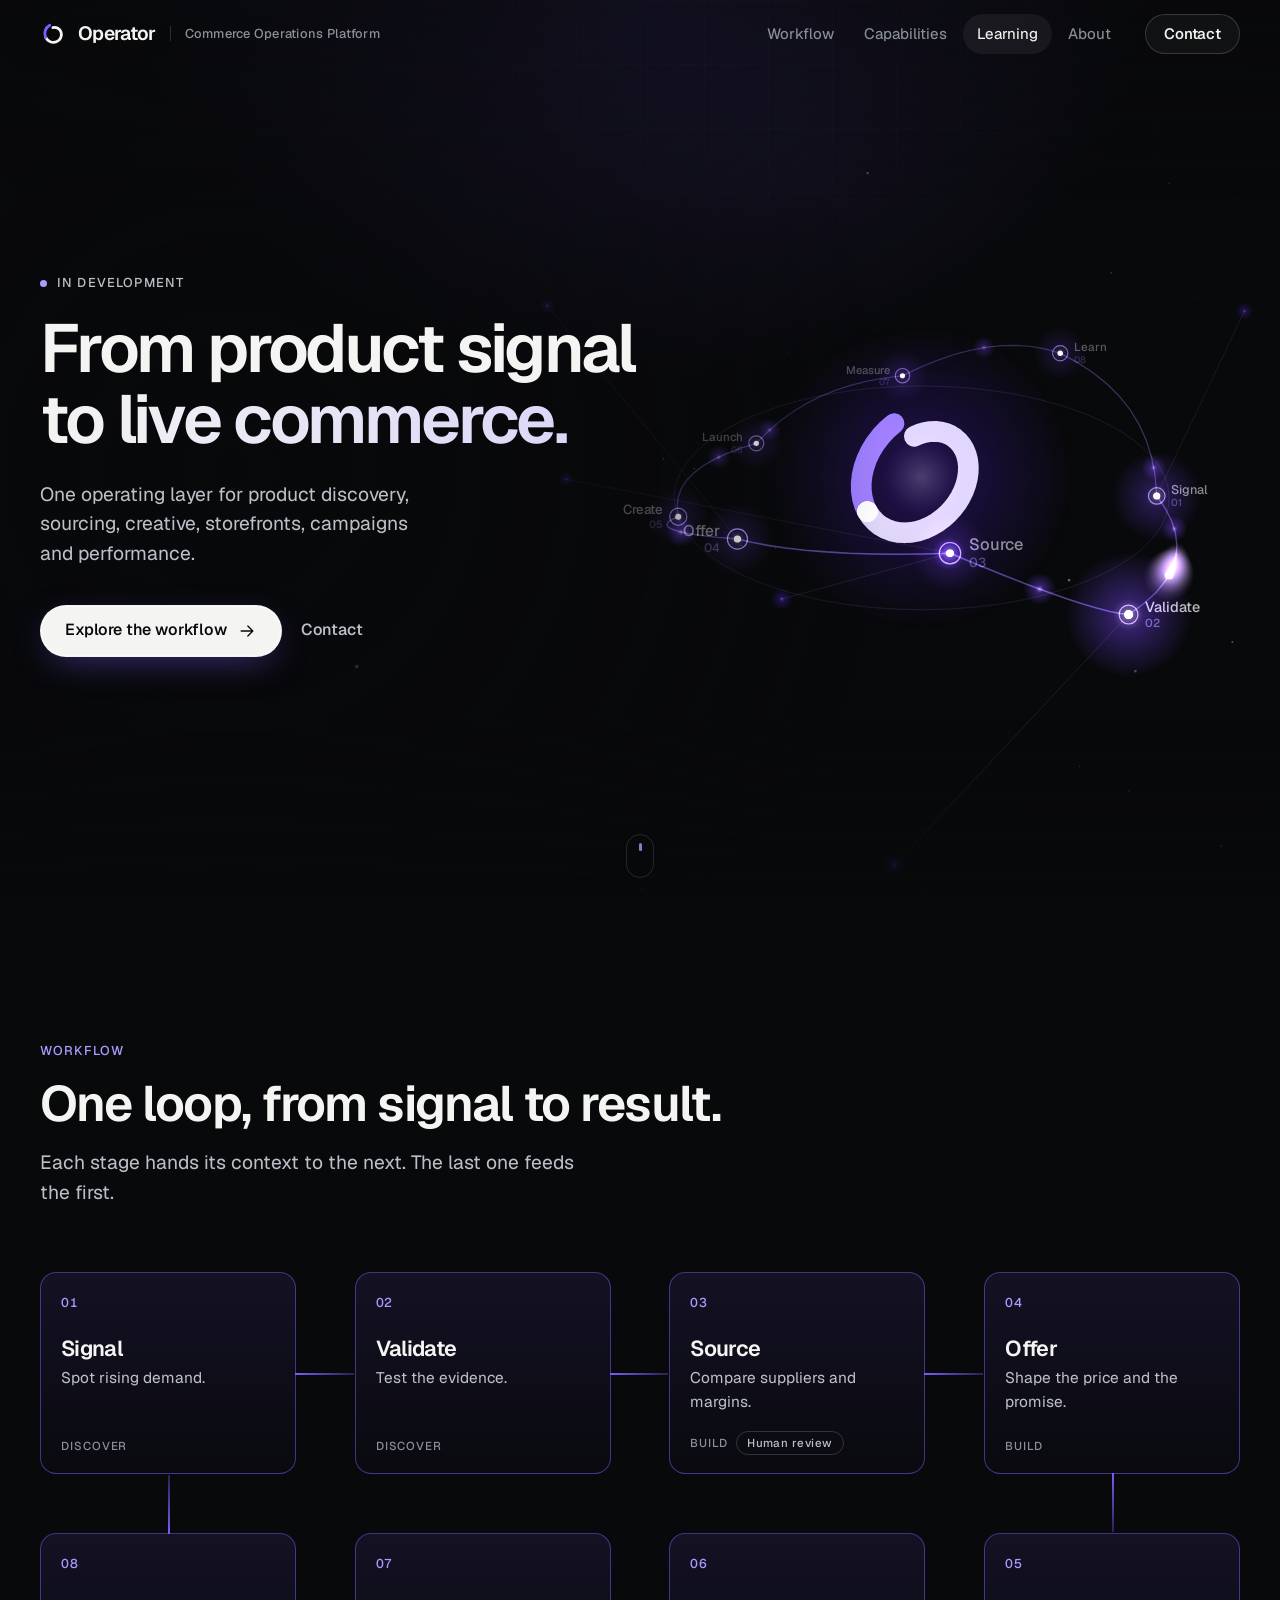
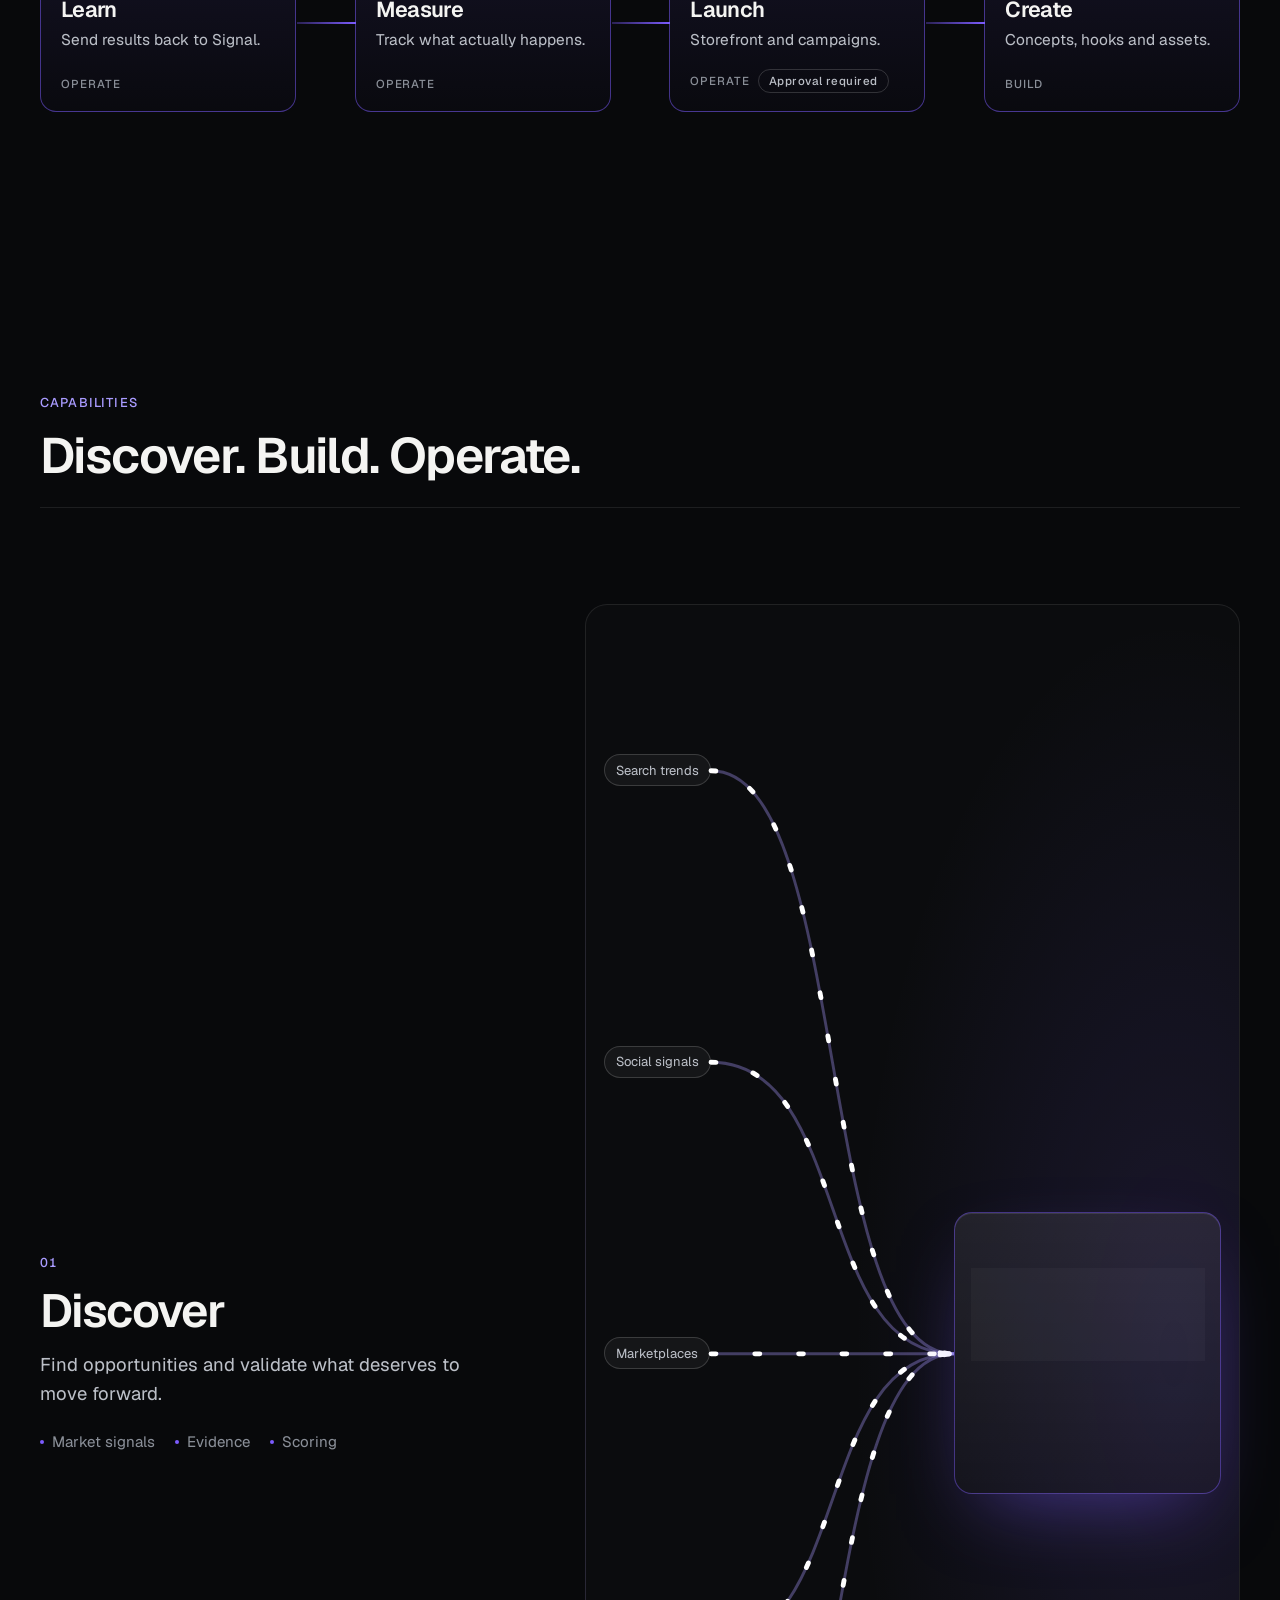
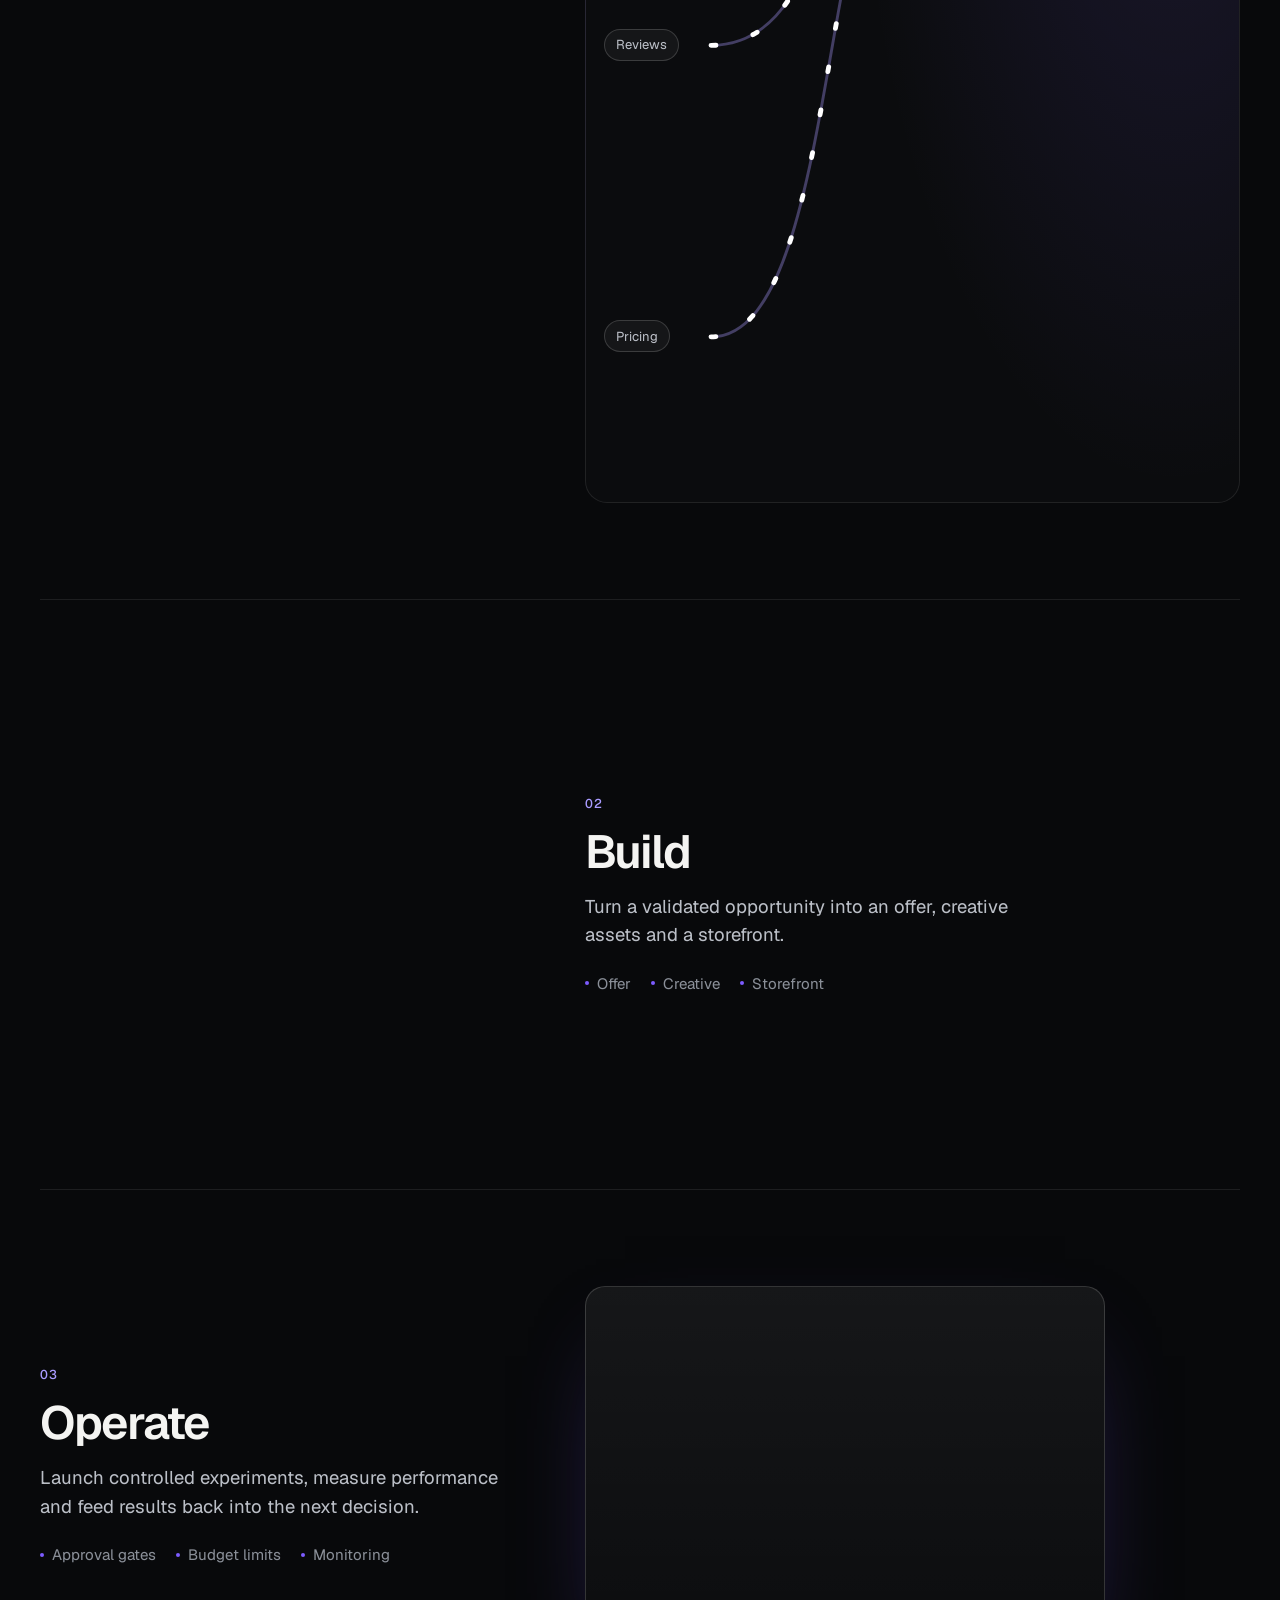
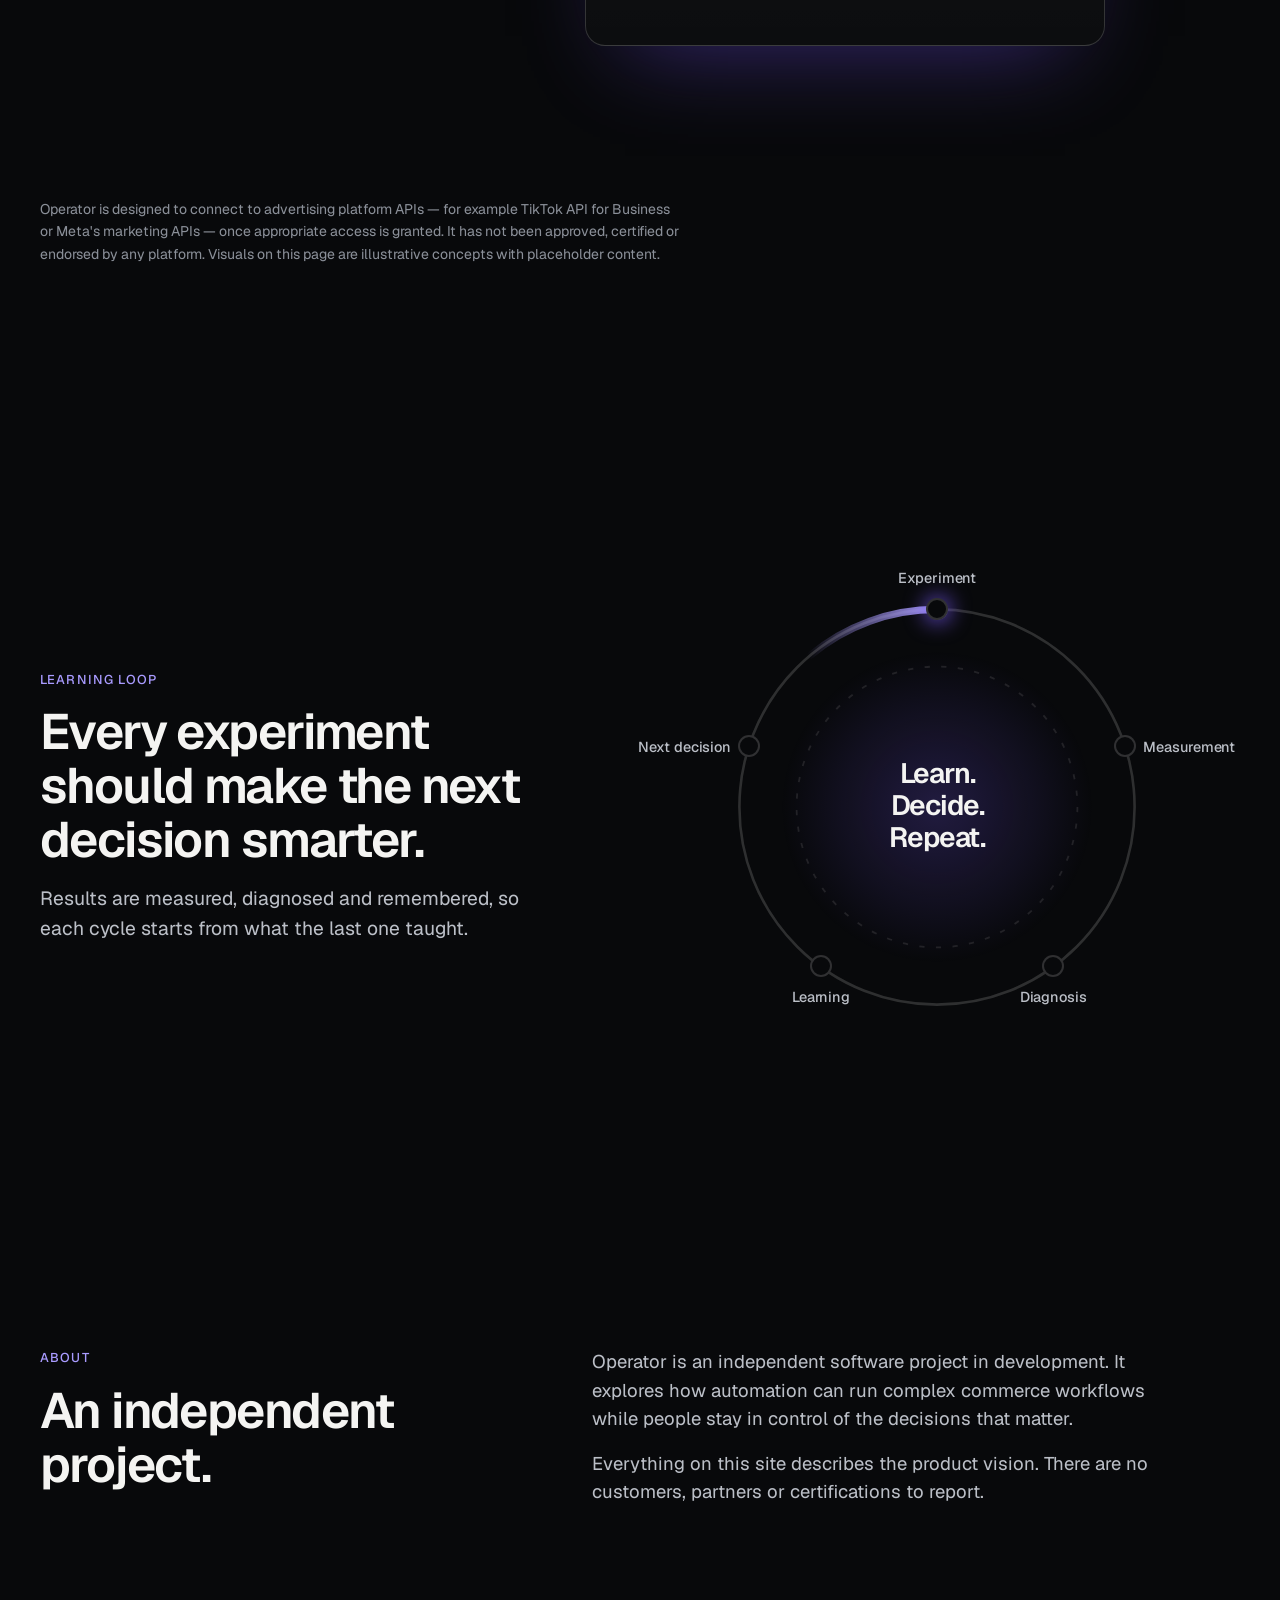
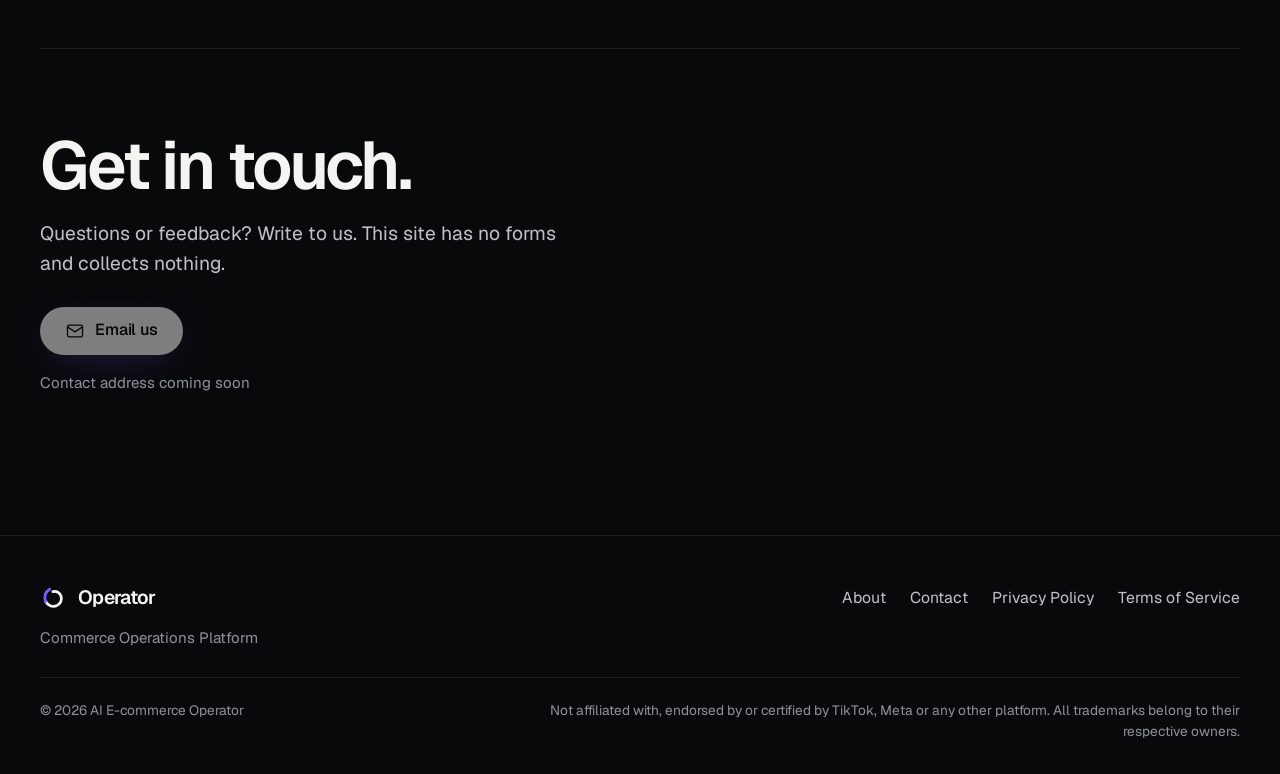
==== commit 4c6ec014: "Rebrand to Operator: simpler story, new logo, Geist typography, mobile-first layout - Positioning: F" ====
--- a/index.html
+++ b/index.html
@@ -4,9 +4,9 @@
   <meta charset="utf-8">
   <meta name="viewport" content="width=device-width, initial-scale=1, viewport-fit=cover">
 
-  <title>AI E-commerce Operator — An AI-powered operating system for modern e-commerce</title>
-  <meta name="description" content="AI E-commerce Operator is an independent software project in development: an AI-powered operating system designed to connect product discovery, sourcing, creative production, store operations, advertising and performance learning into one workflow.">
-  <meta name="theme-color" content="#05060b">
+  <title>Operator — Commerce Operations Platform</title>
+  <meta name="description" content="From product signal to live commerce. Operator is a commerce operations platform in development by the AI E-commerce Operator project.">
+  <meta name="theme-color" content="#08090B">
   <meta name="color-scheme" content="dark">
 
   <!-- SITE URL: if you change the domain, update every absolute URL below
@@ -14,21 +14,22 @@
   <link rel="canonical" href="https://abder-rahmane.github.io/ai-ecommerce-workflow-site/">
 
   <meta property="og:type" content="website">
-  <meta property="og:site_name" content="AI E-commerce Operator">
-  <meta property="og:title" content="AI E-commerce Operator — The AI Operating System for E-commerce">
-  <meta property="og:description" content="An independent project in development: AI agents designed to connect discovery, sourcing, creative, store operations, advertising and learning — with humans in control.">
+  <meta property="og:site_name" content="Operator">
+  <meta property="og:title" content="Operator — From product signal to live commerce">
+  <meta property="og:description" content="One operating layer for product discovery, sourcing, creative, storefronts, campaigns and performance. In development.">
   <meta property="og:url" content="https://abder-rahmane.github.io/ai-ecommerce-workflow-site/">
   <meta property="og:image" content="https://abder-rahmane.github.io/ai-ecommerce-workflow-site/assets/og-image.png">
   <meta property="og:image:width" content="1200">
   <meta property="og:image:height" content="630">
-  <meta property="og:image:alt" content="AI E-commerce Operator — a 3D network of connected AI agents">
+  <meta property="og:image:alt" content="Operator — From product signal to live commerce">
   <meta property="og:locale" content="en_US">
   <meta name="twitter:card" content="summary_large_image">
-  <meta name="twitter:title" content="AI E-commerce Operator — The AI Operating System for E-commerce">
-  <meta name="twitter:description" content="An independent project in development: AI agents designed to connect discovery, sourcing, creative, store operations, advertising and learning.">
+  <meta name="twitter:title" content="Operator — From product signal to live commerce">
+  <meta name="twitter:description" content="One operating layer for product discovery, sourcing, creative, storefronts, campaigns and performance. In development.">
   <meta name="twitter:image" content="https://abder-rahmane.github.io/ai-ecommerce-workflow-site/assets/og-image.png">
 
   <link rel="icon" href="favicon.svg" type="image/svg+xml">
+  <link rel="preload" href="assets/fonts/Geist-Variable.woff2" as="font" type="font/woff2" crossorigin>
 
   <script>document.documentElement.classList.add('js');</script>
   <link rel="stylesheet" href="styles.css">
@@ -38,9 +39,10 @@
   {
     "@context": "https://schema.org",
     "@type": "WebSite",
-    "name": "AI E-commerce Operator",
+    "name": "Operator",
+    "alternateName": "AI E-commerce Operator",
     "url": "https://abder-rahmane.github.io/ai-ecommerce-workflow-site/",
-    "description": "An independent software project in development exploring AI-orchestrated e-commerce workflows with human oversight.",
+    "description": "Operator is an independent commerce operations platform in development: one operating layer from product signal to live commerce.",
     "inLanguage": "en"
   }
   </script>
@@ -48,66 +50,42 @@
 <body>
   <a class="skip-link" href="#main">Skip to content</a>
 
-  <!-- Icon sprite -->
+  <!-- Symbols -->
   <svg width="0" height="0" style="position:absolute" aria-hidden="true" focusable="false">
     <defs>
-      <linearGradient id="g-brand" x1="0" y1="0" x2="1" y2="1">
-        <stop offset="0" stop-color="#38e1ff"/><stop offset="1" stop-color="#a77bff"/>
-      </linearGradient>
-      <symbol id="i-search" viewBox="0 0 24 24"><circle cx="11" cy="11" r="6.5"/><path d="M16 16l5 5"/></symbol>
-      <symbol id="i-layers" viewBox="0 0 24 24"><path d="M12 3l9 5-9 5-9-5z"/><path d="M3 12l9 5 9-5"/><path d="M3 16l9 5 9-5"/></symbol>
-      <symbol id="i-package" viewBox="0 0 24 24"><path d="M12 3l8 4.5v9L12 21l-8-4.5v-9z"/><path d="M4 7.5l8 4.5 8-4.5"/><path d="M12 12v9"/></symbol>
-      <symbol id="i-calc" viewBox="0 0 24 24"><rect x="5" y="3" width="14" height="18" rx="2"/><path d="M8 7.5h8"/><path d="M8.5 12h.01M12 12h.01M15.5 12h.01M8.5 16h.01M12 16h.01M15.5 16h.01"/></symbol>
-      <symbol id="i-tag" viewBox="0 0 24 24"><path d="M3.5 3.5h7.6l9.4 9.4-7.6 7.6-9.4-9.4z"/><circle cx="7.6" cy="7.6" r="1.2"/></symbol>
-      <symbol id="i-spark" viewBox="0 0 24 24"><path d="M12 3l1.8 5.2L19 10l-5.2 1.8L12 17l-1.8-5.2L5 10l5.2-1.8z"/><path d="M19 16l.8 2.2L22 19l-2.2.8L19 22l-.8-2.2L16 19l2.2-.8z"/></symbol>
-      <symbol id="i-film" viewBox="0 0 24 24"><rect x="3" y="5" width="18" height="14" rx="2"/><circle cx="9" cy="10" r="1.5"/><path d="M3 17l5-5 4 4 3-3 6 5"/></symbol>
-      <symbol id="i-store" viewBox="0 0 24 24"><path d="M4 9l1.5-5h13L20 9"/><path d="M4 9a2.67 2.67 0 0 0 5.33 0 2.67 2.67 0 0 0 5.34 0A2.67 2.67 0 0 0 20 9"/><path d="M5 11.5V20h14v-8.5"/><path d="M10 20v-5h4v5"/></symbol>
-      <symbol id="i-target" viewBox="0 0 24 24"><circle cx="12" cy="12" r="9"/><circle cx="12" cy="12" r="5"/><circle cx="12" cy="12" r="1"/></symbol>
-      <symbol id="i-chart" viewBox="0 0 24 24"><path d="M5 20v-6M12 20V5M19 20v-9M3 20h18"/></symbol>
-      <symbol id="i-loop" viewBox="0 0 24 24"><path d="M21 12a9 9 0 1 1-2.64-6.36L21 8"/><path d="M21 3v5h-5"/></symbol>
-      <symbol id="i-shield" viewBox="0 0 24 24"><path d="M12 3l8 3v6c0 4.5-3.2 7.8-8 9-4.8-1.2-8-4.5-8-9V6z"/><path d="M8.5 12l2.5 2.5 4.5-5"/></symbol>
-      <symbol id="i-user" viewBox="0 0 24 24"><circle cx="12" cy="8" r="3.5"/><path d="M5 20a7 7 0 0 1 14 0"/></symbol>
+      <symbol id="logo" viewBox="0 0 32 32">
+        <path d="M14.72 8.71A7.88 7.88 0 0 1 24.10 13.98A8.82 8.82 0 0 1 18.87 24.84A9.78 9.78 0 0 1 6.50 19.84" fill="none" stroke="currentColor" stroke-width="3.2" stroke-linecap="round" stroke-linejoin="round"/>
+        <path d="M6.50 19.84A10.72 10.72 0 0 1 11.09 5.93" fill="none" stroke="var(--mark-accent, currentColor)" stroke-width="3.2" stroke-linecap="round" stroke-linejoin="round"/>
+      </symbol>
       <symbol id="i-arrow" viewBox="0 0 24 24"><path d="M5 12h14M13 6l6 6-6 6"/></symbol>
       <symbol id="i-mail" viewBox="0 0 24 24"><rect x="3" y="5" width="18" height="14" rx="2"/><path d="M3 7l9 6 9-6"/></symbol>
-      <symbol id="i-check" viewBox="0 0 24 24"><path d="M5 12.5l5 5L19 7"/></symbol>
-      <symbol id="i-eye" viewBox="0 0 24 24"><path d="M2 12s3.6-7 10-7 10 7 10 7-3.6 7-10 7S2 12 2 12z"/><circle cx="12" cy="12" r="3"/></symbol>
-      <symbol id="i-gauge" viewBox="0 0 24 24"><path d="M4 18a9 9 0 1 1 16 0"/><path d="M12 14l4-5"/></symbol>
+      <symbol id="i-user" viewBox="0 0 24 24"><circle cx="12" cy="8" r="3.5"/><path d="M5 20a7 7 0 0 1 14 0"/></symbol>
       <symbol id="i-pause" viewBox="0 0 24 24"><circle cx="12" cy="12" r="9"/><path d="M10 9v6M14 9v6"/></symbol>
-      <symbol id="i-log" viewBox="0 0 24 24"><path d="M6 3h9l4 4v14H6z"/><path d="M15 3v4h4M9 12h7M9 16h7"/></symbol>
     </defs>
   </svg>
 
   <div class="backdrop" aria-hidden="true">
     <div class="bd-grid"></div>
-    <div class="bd-orb bd-orb-a"></div>
-    <div class="bd-orb bd-orb-b"></div>
-    <div class="bd-orb bd-orb-c"></div>
+    <div class="bd-orb"></div>
   </div>
   <div class="progress" aria-hidden="true"><i></i></div>
 
   <header class="site-header" id="site-header">
     <div class="container nav-bar">
-      <a class="brand" href="#top" aria-label="AI E-commerce Operator — home">
-        <svg class="brand-mark" viewBox="0 0 32 32" aria-hidden="true" focusable="false">
-          <path d="M16 3.5l10.8 6.25v12.5L16 28.5 5.2 22.25V9.75z" fill="none" stroke="url(#g-brand)" stroke-width="1.6" stroke-linejoin="round"/>
-          <path d="M16 9.5v6.2m0 0l-5.3 3.1m5.3-3.1l5.3 3.1" fill="none" stroke="url(#g-brand)" stroke-width="1.4" stroke-linecap="round"/>
-          <circle cx="16" cy="9.5" r="2" fill="#38e1ff"/><circle cx="10.7" cy="18.8" r="2" fill="#7c83ff"/><circle cx="21.3" cy="18.8" r="2" fill="#c77dff"/>
-        </svg>
-        <span>AI E-commerce <b>Operator</b></span>
+      <a class="brand" href="#top" aria-label="Operator — Commerce Operations Platform — back to top">
+        <svg class="brand-mark" aria-hidden="true" focusable="false"><use href="#logo"/></svg>
+        <span class="brand-name">Operator</span>
+        <span class="brand-sub">Commerce Operations Platform</span>
       </a>
 
       <nav class="nav" id="primary-nav" aria-label="Primary">
         <ul>
           <li><a href="#workflow">Workflow</a></li>
-          <li><a href="#discovery">Discovery</a></li>
-          <li><a href="#creative">Creative</a></li>
-          <li><a href="#store">Store</a></li>
-          <li><a href="#advertising">Advertising</a></li>
+          <li><a href="#capabilities">Capabilities</a></li>
           <li><a href="#learning">Learning</a></li>
-          <li><a href="#agents">Agents</a></li>
           <li><a href="#about">About</a></li>
         </ul>
-        <a class="btn btn-sm btn-ghost nav-cta" href="#contact">Contact</a>
+        <a class="btn btn-ghost nav-cta" href="#contact">Contact</a>
       </nav>
 
       <button class="nav-toggle" id="nav-toggle" type="button" aria-expanded="false" aria-controls="primary-nav" aria-label="Open menu">
@@ -122,414 +100,198 @@
     <section class="hero" id="top" data-anim aria-labelledby="hero-title">
       <canvas id="hero-canvas" aria-hidden="true"></canvas>
       <div class="hero-vignette" aria-hidden="true"></div>
-      <div class="hero-light" aria-hidden="true"></div>
 
       <div class="container hero-inner">
-        <p class="pill rise" style="--d:.05s"><span class="live-dot" aria-hidden="true"></span>In development · Early vision</p>
-        <h1 id="hero-title" class="rise" style="--d:.15s">The AI Operating System for <span class="grad">E-commerce</span></h1>
-        <p class="lede rise" style="--d:.28s">AI E-commerce Operator is being built to connect product discovery, sourcing, creative production, storefront operations, advertising and performance learning into one intelligent workflow.</p>
-        <div class="cta-row rise" style="--d:.4s">
-          <a class="btn btn-primary" href="#workflow"><span>Explore the platform</span><svg class="ico" aria-hidden="true"><use href="#i-arrow"/></svg></a>
-          <a class="btn btn-ghost" href="#contact">Contact</a>
-        </div>
-        <ul class="hero-facts rise" style="--d:.52s" aria-label="The design at a glance">
-          <li><b>10</b><span>workflow stages</span></li>
-          <li><b>8</b><span>specialized agents</span></li>
-          <li><b>1</b><span>closed learning loop</span></li>
-        </ul>
-        <p class="sr-only">Decorative animation: ten connected stages — Discovery, Intelligence, Sourcing, Economics, Offer, Creative, Store, Advertising, Measurement and Learning — floating in 3D and linked by glowing data flows that loop back from Learning to Discovery.</p>
-      </div>
-
-      <a class="scroll-cue" href="#principles" aria-label="Scroll to the next section"><i></i></a>
-    </section>
-
-    <!-- ============ PRINCIPLES STRIP ============ -->
-    <section class="strip" id="principles" aria-label="Design principles">
-      <div class="container strip-grid" data-stagger>
-        <div class="strip-item reveal"><svg class="ico" aria-hidden="true"><use href="#i-shield"/></svg><div><b>Human control by design</b><span>Sensitive actions are meant to be reviewed and approved.</span></div></div>
-        <div class="strip-item reveal"><svg class="ico" aria-hidden="true"><use href="#i-eye"/></svg><div><b>Evidence first</b><span>Decisions are designed to trace back to their sources.</span></div></div>
-        <div class="strip-item reveal"><svg class="ico" aria-hidden="true"><use href="#i-loop"/></svg><div><b>Always learning</b><span>Every result is meant to inform the next decision.</span></div></div>
-        <div class="strip-item reveal"><svg class="ico" aria-hidden="true"><use href="#i-log"/></svg><div><b>Honest about status</b><span>A project in development — not a released product.</span></div></div>
-      </div>
+        <p class="status rise" style="--d:.05s"><span class="live-dot" aria-hidden="true"></span>In development</p>
+        <h1 id="hero-title" class="rise" style="--d:.12s"><span class="line">From product signal</span> <span class="line line-2">to live commerce.</span></h1>
+        <p class="lede rise" style="--d:.26s">One operating layer for product discovery, sourcing, creative, storefronts, campaigns and performance.</p>
+        <div class="cta-row rise" style="--d:.38s">
+          <a class="btn btn-primary" href="#workflow"><span>Explore the workflow</span><svg class="ico" aria-hidden="true"><use href="#i-arrow"/></svg></a>
+          <a class="btn btn-text" href="#contact">Contact</a>
+        </div>
+        <p class="sr-only">Decorative animation: a product moves around a loop through eight stages — Signal, Validate, Source, Offer, Create, Launch, Measure and Learn — and what is learned flows back to the start.</p>
+      </div>
+
+      <a class="scroll-cue" href="#workflow" aria-label="Scroll to the workflow"><i></i></a>
     </section>
 
     <!-- ============ WORKFLOW ============ -->
     <section class="section" id="workflow" data-anim aria-labelledby="workflow-title">
       <div class="container">
         <header class="section-head">
-          <p class="eyebrow reveal">The idea</p>
-          <h2 id="workflow-title" class="reveal">One intelligent <span class="grad">commerce workflow</span></h2>
-          <p class="section-lede reveal">E-commerce tools are fragmented: research lives in one place, suppliers in another, creative and advertising somewhere else — and what gets learned rarely travels back. We're building AI E-commerce Operator to connect these stages into one coherent workflow.</p>
+          <p class="eyebrow reveal">Workflow</p>
+          <h2 id="workflow-title" class="reveal">One loop, from signal to result.</h2>
+          <p class="section-lede reveal">Each stage hands its context to the next. The last one feeds the first.</p>
         </header>
 
-        <div class="compare" data-stagger>
-          <article class="compare-card reveal">
-            <h3><span class="tag tag-dim">Today</span> Fragmented</h3>
-            <p>Context is lost at every hand-off between tools, tabs and spreadsheets.</p>
-            <ul class="scatter" aria-label="Examples of disconnected tools">
-              <li style="--r:-4deg">Spreadsheets</li>
-              <li style="--r:3deg">Trend tools</li>
-              <li style="--r:-2deg">Supplier chats</li>
-              <li style="--r:5deg">Design apps</li>
-              <li style="--r:-5deg">Store admin</li>
-              <li style="--r:2deg">Ad managers</li>
-              <li style="--r:-3deg">Dashboards</li>
-            </ul>
-          </article>
-          <article class="compare-card compare-card--vision reveal">
-            <h3><span class="tag tag-hot">The vision</span> Connected</h3>
-            <p>Each stage is designed to pass structured context to the next — and send learnings back.</p>
-            <ol class="chain" aria-label="Connected stages">
-              <li>Discover</li><li>Understand</li><li>Source</li><li>Create</li><li>Sell</li><li>Learn</li>
-            </ol>
-          </article>
-        </div>
-
-        <h3 class="sr-only">The ten stages of the workflow</h3>
-        <ol class="flow" aria-label="Ten workflow stages arranged as a loop">
-          <li class="fnode" style="--i:0;--h:190"><span class="fn-glow"></span><span class="fn-ico"><svg class="ico"><use href="#i-search"/></svg></span><span class="fn-num">01</span><b>Research Agent</b><small>Scans market signals and gathers evidence.</small></li>
-          <li class="fnode" style="--i:1;--h:205"><span class="fn-glow"></span><span class="fn-ico"><svg class="ico"><use href="#i-layers"/></svg></span><span class="fn-num">02</span><b>Product Intelligence</b><small>Structures research into product profiles.</small></li>
-          <li class="fnode" style="--i:2;--h:220"><span class="fn-glow"></span><span class="fn-ico"><svg class="ico"><use href="#i-package"/></svg></span><span class="fn-num">03</span><b>Sourcing Agent</b><small>Finds and compares supply options.</small><em class="human"><svg class="ico"><use href="#i-user"/></svg>Human review</em></li>
-          <li class="fnode" style="--i:3;--h:235"><span class="fn-glow"></span><span class="fn-ico"><svg class="ico"><use href="#i-calc"/></svg></span><span class="fn-num">04</span><b>Economics Engine</b><small>Models costs, margins and risk.</small></li>
-          <li class="fnode" style="--i:4;--h:250"><span class="fn-glow"></span><span class="fn-ico"><svg class="ico"><use href="#i-spark"/></svg></span><span class="fn-num">05</span><b>Creative Intelligence</b><small>Shapes angles, hooks and concepts.</small></li>
-          <li class="fnode" style="--i:5;--h:265"><span class="fn-glow"></span><span class="fn-ico"><svg class="ico"><use href="#i-film"/></svg></span><span class="fn-num">06</span><b>Media Generation</b><small>Produces image and video assets.</small></li>
-          <li class="fnode" style="--i:6;--h:280"><span class="fn-glow"></span><span class="fn-ico"><svg class="ico"><use href="#i-store"/></svg></span><span class="fn-num">07</span><b>Store Operations</b><small>Prepares offers and storefront content.</small><em class="human"><svg class="ico"><use href="#i-user"/></svg>Approve to publish</em></li>
-          <li class="fnode" style="--i:7;--h:295"><span class="fn-glow"></span><span class="fn-ico"><svg class="ico"><use href="#i-target"/></svg></span><span class="fn-num">08</span><b>Acquisition</b><small>Plans campaigns within set budgets.</small><em class="human"><svg class="ico"><use href="#i-user"/></svg>Approval required</em></li>
-          <li class="fnode" style="--i:8;--h:310"><span class="fn-glow"></span><span class="fn-ico"><svg class="ico"><use href="#i-chart"/></svg></span><span class="fn-num">09</span><b>Measurement</b><small>Collects performance signals.</small></li>
-          <li class="fnode" style="--i:9;--h:325"><span class="fn-glow"></span><span class="fn-ico"><svg class="ico"><use href="#i-loop"/></svg></span><span class="fn-num">10</span><b>Learning</b><small>Turns results into the next decision.</small></li>
+        <ol class="flow" id="flow" aria-label="Eight workflow stages arranged as a loop">
+          <li class="fnode" style="--i:0"><i class="fn-dot" aria-hidden="true"></i><span class="fn-num">01</span><b>Signal</b><small>Spot rising demand.</small><div class="fn-tags"><em class="phase">Discover</em></div></li>
+          <li class="fnode" style="--i:1"><i class="fn-dot" aria-hidden="true"></i><span class="fn-num">02</span><b>Validate</b><small>Test the evidence.</small><div class="fn-tags"><em class="phase">Discover</em></div></li>
+          <li class="fnode" style="--i:2"><i class="fn-dot" aria-hidden="true"></i><span class="fn-num">03</span><b>Source</b><small>Compare suppliers and margins.</small><div class="fn-tags"><em class="phase">Build</em><span class="gate">Human review</span></div></li>
+          <li class="fnode" style="--i:3"><i class="fn-dot" aria-hidden="true"></i><span class="fn-num">04</span><b>Offer</b><small>Shape the price and the promise.</small><div class="fn-tags"><em class="phase">Build</em></div></li>
+          <li class="fnode" style="--i:4"><i class="fn-dot" aria-hidden="true"></i><span class="fn-num">05</span><b>Create</b><small>Concepts, hooks and assets.</small><div class="fn-tags"><em class="phase">Build</em></div></li>
+          <li class="fnode" style="--i:5"><i class="fn-dot" aria-hidden="true"></i><span class="fn-num">06</span><b>Launch</b><small>Storefront and campaigns.</small><div class="fn-tags"><em class="phase">Operate</em><span class="gate">Approval required</span></div></li>
+          <li class="fnode" style="--i:6"><i class="fn-dot" aria-hidden="true"></i><span class="fn-num">07</span><b>Measure</b><small>Track what actually happens.</small><div class="fn-tags"><em class="phase">Operate</em></div></li>
+          <li class="fnode" style="--i:7"><i class="fn-dot" aria-hidden="true"></i><span class="fn-num">08</span><b>Learn</b><small>Send results back to Signal.</small><div class="fn-tags"><em class="phase">Operate</em></div></li>
         </ol>
-        <p class="caption">Illustration of the intended hand-offs. The loop closes: what is learned in stage 10 informs stage 1.</p>
-      </div>
-    </section>
-
-    <!-- ============ DISCOVERY ============ -->
-    <section class="section" id="discovery" data-anim aria-labelledby="discovery-title">
-      <div class="container split">
-        <div class="split-text">
-          <p class="eyebrow reveal">Product Discovery</p>
-          <h2 id="discovery-title" class="reveal">Many signals. <span class="grad">One clear opportunity.</span></h2>
-          <p class="section-lede reveal">We're designing the discovery stage to look across many weak signals and converge on products worth a closer look — with the evidence attached.</p>
-          <ul class="feature-list" data-stagger>
-            <li class="reveal"><svg class="ico" aria-hidden="true"><use href="#i-gauge"/></svg><div><b>Market signals</b><span>Designed to watch demand and interest indicators from public sources.</span></div></li>
-            <li class="reveal"><svg class="ico" aria-hidden="true"><use href="#i-chart"/></svg><div><b>Trend discovery</b><span>Spot rising themes early, and separate lasting shifts from short spikes.</span></div></li>
-            <li class="reveal"><svg class="ico" aria-hidden="true"><use href="#i-search"/></svg><div><b>Product research</b><span>Turn a raw idea into a structured, comparable product profile.</span></div></li>
-            <li class="reveal"><svg class="ico" aria-hidden="true"><use href="#i-log"/></svg><div><b>Evidence gathering</b><span>Keep sources and reasoning attached to every claim.</span></div></li>
-            <li class="reveal"><svg class="ico" aria-hidden="true"><use href="#i-target"/></svg><div><b>Opportunity evaluation</b><span>Assess candidates against explicit, reviewable criteria.</span></div></li>
-          </ul>
-        </div>
-
-        <div class="split-visual reveal">
-          <figure class="disc" aria-label="Illustration: several market signals converging on a candidate product">
-            <div class="disc-signals" aria-hidden="true">
-              <div><span class="chip"><i style="--h:190"></i>Search trends</span></div>
-              <div><span class="chip"><i style="--h:210"></i>Social signals</span></div>
-              <div><span class="chip"><i style="--h:235"></i>Marketplace listings</span></div>
-              <div><span class="chip"><i style="--h:255"></i>Customer reviews</span></div>
-              <div><span class="chip"><i style="--h:280"></i>Pricing &amp; margins</span></div>
-              <div><span class="chip"><i style="--h:305"></i>Competitor offers</span></div>
-            </div>
-            <svg class="disc-lines" viewBox="0 0 100 600" preserveAspectRatio="none" aria-hidden="true" focusable="false">
-              <defs>
-                <linearGradient id="g-disc" x1="0" x2="1" y1="0" y2="0"><stop offset="0" stop-color="#38e1ff" stop-opacity=".25"/><stop offset="1" stop-color="#c77dff" stop-opacity=".9"/></linearGradient>
-              </defs>
-              <g fill="none" stroke="url(#g-disc)" stroke-width="1.4" vector-effect="non-scaling-stroke">
-                <path class="base" d="M0 50 C58 50 42 300 100 300"/>
-                <path class="base" d="M0 150 C58 150 42 300 100 300"/>
-                <path class="base" d="M0 250 C58 250 42 300 100 300"/>
-                <path class="base" d="M0 350 C58 350 42 300 100 300"/>
-                <path class="base" d="M0 450 C58 450 42 300 100 300"/>
-                <path class="base" d="M0 550 C58 550 42 300 100 300"/>
-              </g>
-              <g fill="none" stroke="#fff" stroke-width="2" stroke-linecap="round" vector-effect="non-scaling-stroke" class="flowdots">
-                <path d="M0 50 C58 50 42 300 100 300"/>
-                <path d="M0 150 C58 150 42 300 100 300"/>
-                <path d="M0 250 C58 250 42 300 100 300"/>
-                <path d="M0 350 C58 350 42 300 100 300"/>
-                <path d="M0 450 C58 450 42 300 100 300"/>
-                <path d="M0 550 C58 550 42 300 100 300"/>
-              </g>
-            </svg>
-            <div class="cand tilt" data-tilt="9" aria-hidden="true">
-              <span class="cand-pulse"></span>
-              <div class="cand-head"><span class="tag tag-hot">Candidate</span><span class="mono dim">Illustrative</span></div>
-              <div class="cand-art"><i></i><i></i><i></i></div>
-              <b class="cand-title">Product candidate</b>
-              <ul class="bars">
-                <li><span>Demand signal</span><span class="bar"><i style="--v:.82"></i></span></li>
-                <li><span>Competition</span><span class="bar"><i style="--v:.46"></i></span></li>
-                <li><span>Margin potential</span><span class="bar"><i style="--v:.68"></i></span></li>
-                <li><span>Evidence strength</span><span class="bar"><i style="--v:.74"></i></span></li>
-              </ul>
-              <div class="cand-foot"><svg class="ico"><use href="#i-user"/></svg>Awaiting human review</div>
-            </div>
-          </figure>
-          <p class="caption">Conceptual visualization with placeholder values — not real data.</p>
-        </div>
-      </div>
-    </section>
-
-    <!-- ============ CREATIVE ============ -->
-    <section class="section" id="creative" data-anim aria-labelledby="creative-title">
+      </div>
+    </section>
+
+    <!-- ============ CAPABILITIES ============ -->
+    <section class="section section--caps" id="capabilities" data-anim aria-labelledby="caps-title">
       <div class="container">
         <header class="section-head">
-          <p class="eyebrow reveal">Creative Intelligence</p>
-          <h2 id="creative-title" class="reveal">Creative, <span class="grad">shaped by strategy</span></h2>
-          <p class="section-lede reveal">The vision is to go beyond generating assets: to reason about concepts, marketing angles and hooks, then adapt them to each channel and format.</p>
+          <p class="eyebrow reveal">Capabilities</p>
+          <h2 id="caps-title" class="reveal">Discover. Build. Operate.</h2>
         </header>
 
-        <div class="creative-grid">
-          <ul class="feature-list feature-list--cols" data-stagger>
-            <li class="reveal"><svg class="ico" aria-hidden="true"><use href="#i-spark"/></svg><div><b>Creative concepts</b><span>Distinct ideas, not endless variations of one.</span></div></li>
-            <li class="reveal"><svg class="ico" aria-hidden="true"><use href="#i-target"/></svg><div><b>Marketing angles</b><span>Different reasons to care, matched to different audiences.</span></div></li>
-            <li class="reveal"><svg class="ico" aria-hidden="true"><use href="#i-eye"/></svg><div><b>Hooks</b><span>The first seconds, designed deliberately.</span></div></li>
-            <li class="reveal"><svg class="ico" aria-hidden="true"><use href="#i-layers"/></svg><div><b>Ad formats</b><span>Short video, feed, carousel and story layouts.</span></div></li>
-            <li class="reveal"><svg class="ico" aria-hidden="true"><use href="#i-film"/></svg><div><b>Image &amp; video generation</b><span>Assets produced from approved creative direction.</span></div></li>
-            <li class="reveal"><svg class="ico" aria-hidden="true"><use href="#i-store"/></svg><div><b>Channel-specific strategy</b><span>What works in a feed differs from what works in a story.</span></div></li>
-          </ul>
-
-          <div class="ads-wrap reveal">
-            <div class="ads tilt" data-tilt="7" aria-hidden="true">
-              <div class="ad ad--1" style="--k:-1.5">
-                <span class="ad-tag">9:16 · Short video</span>
+        <!-- Discover -->
+        <article class="cap">
+          <div class="cap-text" data-stagger>
+            <p class="cap-no reveal">01</p>
+            <h3 class="reveal">Discover</h3>
+            <p class="cap-lede reveal">Find opportunities and validate what deserves to move forward.</p>
+            <ul class="cap-points reveal"><li>Market signals</li><li>Evidence</li><li>Scoring</li></ul>
+          </div>
+          <div class="cap-visual reveal">
+            <figure class="disc" aria-label="Illustration: several market signals converging on one candidate product">
+              <div class="disc-signals" aria-hidden="true">
+                <div><span class="chip">Search trends</span></div>
+                <div><span class="chip">Social signals</span></div>
+                <div><span class="chip">Marketplaces</span></div>
+                <div><span class="chip">Reviews</span></div>
+                <div><span class="chip">Pricing</span></div>
+              </div>
+              <svg class="disc-lines" viewBox="0 0 100 600" preserveAspectRatio="none" aria-hidden="true" focusable="false">
+                <g fill="none" stroke="rgba(169,155,255,.35)" stroke-width="1.2" vector-effect="non-scaling-stroke">
+                  <path d="M0 60 C58 60 42 300 100 300"/>
+                  <path d="M0 180 C58 180 42 300 100 300"/>
+                  <path d="M0 300 C58 300 42 300 100 300"/>
+                  <path d="M0 420 C58 420 42 300 100 300"/>
+                  <path d="M0 540 C58 540 42 300 100 300"/>
+                </g>
+                <g fill="none" stroke="#fff" stroke-width="2" stroke-linecap="round" vector-effect="non-scaling-stroke" class="flowdots">
+                  <path d="M0 60 C58 60 42 300 100 300"/>
+                  <path d="M0 180 C58 180 42 300 100 300"/>
+                  <path d="M0 300 C58 300 42 300 100 300"/>
+                  <path d="M0 420 C58 420 42 300 100 300"/>
+                  <path d="M0 540 C58 540 42 300 100 300"/>
+                </g>
+              </svg>
+              <div class="cand tilt" data-tilt="7" aria-hidden="true">
+                <span class="cand-pulse"></span>
+                <div class="cand-head"><span class="tag">Candidate</span><span class="dim">Illustrative</span></div>
+                <div class="cand-art"><i></i><i></i><i></i></div>
+                <ul class="bars">
+                  <li><span>Demand</span><span class="bar"><i style="--v:.82"></i></span></li>
+                  <li><span>Competition</span><span class="bar"><i style="--v:.46"></i></span></li>
+                  <li><span>Margin</span><span class="bar"><i style="--v:.68"></i></span></li>
+                  <li><span>Evidence</span><span class="bar"><i style="--v:.74"></i></span></li>
+                </ul>
+              </div>
+            </figure>
+          </div>
+        </article>
+
+        <!-- Build -->
+        <article class="cap cap--rev">
+          <div class="cap-text" data-stagger>
+            <p class="cap-no reveal">02</p>
+            <h3 class="reveal">Build</h3>
+            <p class="cap-lede reveal">Turn a validated opportunity into an offer, creative assets and a storefront.</p>
+            <ul class="cap-points reveal"><li>Offer</li><li>Creative</li><li>Storefront</li></ul>
+          </div>
+          <div class="cap-visual reveal">
+            <div class="build tilt" data-tilt="5" aria-hidden="true">
+              <div class="shop">
+                <div class="shop-bar"><i></i><i></i><i></i><span>store preview</span></div>
+                <div class="shop-body">
+                  <div class="shop-nav"><b></b><span></span><span></span><span></span><em></em></div>
+                  <div class="shop-hero"><div><i class="l1"></i><i class="l2"></i><i class="btn-s"></i></div><div class="shop-hero-art"><i></i><i></i></div></div>
+                  <div class="shop-grid">
+                    <div><div class="p-art p1"></div><i class="l1"></i><i class="l2"></i></div>
+                    <div><div class="p-art p2"></div><i class="l1"></i><i class="l2"></i></div>
+                    <div><div class="p-art p3"></div><i class="l1"></i><i class="l2"></i></div>
+                  </div>
+                </div>
+              </div>
+              <div class="ad ad--a">
+                <span class="ad-tag">9:16 · Video</span>
                 <div class="ad-art"><i class="orb"></i><i class="ring"></i><i class="prod"></i><i class="play"></i></div>
-                <div class="ad-copy"><small>HOOK</small><b>“Still doing it the hard way?”</b><span class="ad-cta">Learn more</span></div>
-              </div>
-              <div class="ad ad--2" style="--k:-.5">
-                <span class="ad-tag">1:1 · Feed image</span>
+                <div class="ad-copy"><small>HOOK</small><b>“Still doing it the hard way?”</b></div>
+              </div>
+              <div class="ad ad--b">
+                <span class="ad-tag">1:1 · Feed</span>
                 <div class="ad-art"><i class="orb"></i><i class="ring"></i><i class="prod"></i></div>
-                <div class="ad-copy"><small>ANGLE</small><b>Before / after, in one frame.</b><span class="ad-cta">Shop now</span></div>
-              </div>
-              <div class="ad ad--3" style="--k:.5">
-                <span class="ad-tag">4:5 · Carousel</span>
-                <div class="ad-art"><i class="orb"></i><i class="ring"></i><i class="prod"></i></div>
-                <div class="ad-copy"><small>STRUCTURE</small><b>Three reasons, three cards.</b><span class="ad-cta">See more</span></div>
-              </div>
-              <div class="ad ad--4" style="--k:1.5">
-                <span class="ad-tag">9:16 · Story</span>
-                <div class="ad-art"><i class="orb"></i><i class="ring"></i><i class="prod"></i><i class="play"></i></div>
-                <div class="ad-copy"><small>HOOK</small><b>See it work in five seconds.</b><span class="ad-cta">Discover</span></div>
+                <div class="ad-copy"><small>ANGLE</small><b>Before / after.</b></div>
               </div>
             </div>
-            <ul class="hook-chips" data-seq="cycle" data-step="1600" aria-hidden="true">
-              <li class="seq-item">Problem → relief</li>
-              <li class="seq-item">Before / after</li>
-              <li class="seq-item">Curiosity gap</li>
-              <li class="seq-item">Demonstration</li>
-              <li class="seq-item">Comparison</li>
-              <li class="seq-item">Myth busting</li>
-            </ul>
-            <p class="caption">Abstract placeholder ads. No real brands, products or copied advertisements.</p>
-          </div>
-        </div>
-      </div>
-    </section>
-
-    <!-- ============ STORE ============ -->
-    <section class="section" id="store" data-anim aria-labelledby="store-title">
-      <div class="container split split--rev">
-        <div class="split-text">
-          <p class="eyebrow reveal">Store Operations</p>
-          <h2 id="store-title" class="reveal">From product data to <span class="grad">a store that's ready</span></h2>
-          <p class="section-lede reveal">The vision for store operations: keep product information, offers and storefront content consistent, and prepare everything for publication — with a review step before anything goes live.</p>
-          <ul class="feature-list" data-stagger>
-            <li class="reveal"><svg class="ico" aria-hidden="true"><use href="#i-layers"/></svg><div><b>Product information</b><span>Structured, consistent product data as the single source of truth.</span></div></li>
-            <li class="reveal"><svg class="ico" aria-hidden="true"><use href="#i-tag"/></svg><div><b>Offers</b><span>Pricing and offer structures informed by the economics stage.</span></div></li>
-            <li class="reveal"><svg class="ico" aria-hidden="true"><use href="#i-store"/></svg><div><b>Storefront preparation</b><span>Pages and content assembled from approved material.</span></div></li>
-            <li class="reveal"><svg class="ico" aria-hidden="true"><use href="#i-check"/></svg><div><b>Publishing workflows</b><span>Review, approve, then publish — step by step.</span></div></li>
-            <li class="reveal"><svg class="ico" aria-hidden="true"><use href="#i-gauge"/></svg><div><b>Commerce operations</b><span>Day-to-day store tasks coordinated in one place.</span></div></li>
-          </ul>
-        </div>
-
-        <div class="split-visual reveal">
-          <div class="shop-stage">
-            <div class="px" data-depth="-.06"><div class="float-chip fc-1 bob"><svg class="ico"><use href="#i-layers"/></svg>Product info <b>structured</b></div></div>
-            <div class="px" data-depth=".08"><div class="float-chip fc-2 bob"><svg class="ico"><use href="#i-tag"/></svg>Offer <b>prepared</b></div></div>
-            <div class="px" data-depth="-.04"><div class="float-chip fc-3 bob"><svg class="ico"><use href="#i-user"/></svg>Review <b>then publish</b></div></div>
-
-            <div class="shop tilt" data-tilt="8" aria-hidden="true">
-              <div class="shop-bar"><i></i><i></i><i></i><span>store preview</span></div>
-              <div class="shop-body">
-                <div class="shop-nav"><b></b><span></span><span></span><span></span><em></em></div>
-                <div class="shop-hero"><div><i class="l1"></i><i class="l2"></i><i class="btn-s"></i></div><div class="shop-hero-art"><i></i><i></i></div></div>
-                <div class="shop-grid">
-                  <div><div class="p-art p1"></div><i class="l1"></i><i class="l2"></i></div>
-                  <div><div class="p-art p2"></div><i class="l1"></i><i class="l2"></i></div>
-                  <div><div class="p-art p3"></div><i class="l1"></i><i class="l2"></i></div>
-                </div>
-              </div>
+          </div>
+        </article>
+
+        <!-- Operate -->
+        <article class="cap">
+          <div class="cap-text" data-stagger>
+            <p class="cap-no reveal">03</p>
+            <h3 class="reveal">Operate</h3>
+            <p class="cap-lede reveal">Launch controlled experiments, measure performance and feed results back into the next decision.</p>
+            <ul class="cap-points reveal"><li>Approval gates</li><li>Budget limits</li><li>Monitoring</li></ul>
+          </div>
+          <div class="cap-visual reveal">
+            <div class="approval tilt" data-tilt="4" aria-hidden="true">
+              <div class="ap-head"><div><small>Campaign draft</small><b>Spring launch · set A</b></div><span class="tag tag-accent">Awaiting approval</span></div>
+              <dl class="ap-fields">
+                <div><dt>Objective</dt><dd>Conversions</dd></div>
+                <div><dt>Budget cap</dt><dd>Set by the owner</dd></div>
+                <div><dt>Channels</dt><dd>Video · Feed</dd></div>
+                <div><dt>Creative</dt><dd>4 concepts</dd></div>
+              </dl>
+              <ol class="stepper" data-seq="progress" data-step="1300">
+                <li class="seq-item"><i></i><span>Draft</span></li>
+                <li class="seq-item"><i></i><span>Review</span></li>
+                <li class="seq-item is-gate"><i></i><span>Approve</span></li>
+                <li class="seq-item"><i></i><span>Run</span></li>
+                <li class="seq-item"><i></i><span>Monitor</span></li>
+              </ol>
+              <div class="ap-actions"><span class="fake-btn fake-btn--ok">Approve</span><span class="fake-btn">Request changes</span><span class="fake-btn fake-btn--pause"><svg class="ico"><use href="#i-pause"/></svg>Pause</span></div>
             </div>
-
-            <ul class="pipeline glass" data-seq="progress" data-step="1100" aria-hidden="true">
-              <li class="seq-item"><svg class="ico"><use href="#i-check"/></svg>Product data structured</li>
-              <li class="seq-item"><svg class="ico"><use href="#i-check"/></svg>Offer &amp; pricing prepared</li>
-              <li class="seq-item"><svg class="ico"><use href="#i-check"/></svg>Pages assembled</li>
-              <li class="seq-item is-gate"><svg class="ico"><use href="#i-user"/></svg>Human review &amp; approval</li>
-              <li class="seq-item"><svg class="ico"><use href="#i-check"/></svg>Published</li>
-            </ul>
-          </div>
-          <p class="caption">Stylized storefront concept — not an actual store.</p>
-        </div>
-      </div>
-    </section>
-
-    <!-- ============ ADVERTISING ============ -->
-    <section class="section" id="advertising" data-anim aria-labelledby="ads-title">
-      <div class="container split">
-        <div class="split-text">
-          <p class="eyebrow reveal">Advertising</p>
-          <h2 id="ads-title" class="reveal">Powerful, <span class="grad">but never unsupervised</span></h2>
-          <p class="section-lede reveal">We're designing advertising workflows around control: campaigns are prepared by the system, then reviewed and approved by a person before any budget is spent.</p>
-          <ul class="feature-list" data-stagger>
-            <li class="reveal"><svg class="ico" aria-hidden="true"><use href="#i-layers"/></svg><div><b>Campaign preparation</b><span>Structure, audiences, creative sets and settings drafted for review.</span></div></li>
-            <li class="reveal"><svg class="ico" aria-hidden="true"><use href="#i-gauge"/></svg><div><b>Controlled budget execution</b><span>Spending designed to stay inside limits you set.</span></div></li>
-            <li class="reveal"><svg class="ico" aria-hidden="true"><use href="#i-shield"/></svg><div><b>Approval workflows</b><span>Sensitive actions are designed to require explicit validation.</span></div></li>
-            <li class="reveal"><svg class="ico" aria-hidden="true"><use href="#i-eye"/></svg><div><b>Campaign monitoring</b><span>Ongoing visibility into delivery and results.</span></div></li>
-            <li class="reveal"><svg class="ico" aria-hidden="true"><use href="#i-arrow"/></svg><div><b>Advertising APIs</b><span>Designed to connect to platform interfaces where appropriate access is available.</span></div></li>
-          </ul>
-        </div>
-
-        <div class="split-visual reveal">
-          <div class="approval glass tilt" data-tilt="5" aria-hidden="true">
-            <div class="ap-head"><div><small>Campaign draft</small><b>Spring launch · concept set A</b></div><span class="tag tag-hot">Awaiting approval</span></div>
-            <dl class="ap-fields">
-              <div><dt>Objective</dt><dd>Conversions</dd></div>
-              <div><dt>Budget cap</dt><dd>Set by the owner</dd></div>
-              <div><dt>Channels</dt><dd>Short video · Feed</dd></div>
-              <div><dt>Creative</dt><dd>4 concepts</dd></div>
-            </dl>
-            <ol class="stepper" data-seq="progress" data-step="1300">
-              <li class="seq-item"><i></i><span>Draft</span></li>
-              <li class="seq-item"><i></i><span>Review</span></li>
-              <li class="seq-item is-gate"><i></i><span>Approval</span></li>
-              <li class="seq-item"><i></i><span>Run in limits</span></li>
-              <li class="seq-item"><i></i><span>Monitor</span></li>
-            </ol>
-            <div class="ap-actions"><span class="fake-btn fake-btn--ok">Approve</span><span class="fake-btn">Request changes</span><span class="fake-btn fake-btn--pause"><svg class="ico"><use href="#i-pause"/></svg>Pause</span></div>
-          </div>
-          <p class="caption">Illustrative interface concept. Placeholder content only.</p>
-        </div>
-      </div>
-
-      <div class="container">
-        <aside class="notice reveal" aria-label="Platform integrations notice">
-          <svg class="ico" aria-hidden="true"><use href="#i-shield"/></svg>
-          <div>
-            <b>About platform integrations</b>
-            <p>The system is designed to be able to integrate with advertising platforms — for example TikTok API for Business or Meta's marketing APIs — through their official interfaces, once appropriate access has been granted. AI E-commerce Operator has not been approved, certified or endorsed by any advertising platform, and is not affiliated with them.</p>
-          </div>
-        </aside>
+          </div>
+        </article>
+
+        <p class="fineprint reveal">Operator is designed to connect to advertising platform APIs — for example TikTok API for Business or Meta's marketing APIs — once appropriate access is granted. It has not been approved, certified or endorsed by any platform. Visuals on this page are illustrative concepts with placeholder content.</p>
       </div>
     </section>
 
     <!-- ============ LEARNING ============ -->
     <section class="section" id="learning" data-anim aria-labelledby="learning-title">
-      <div class="container split split--rev">
-        <div class="split-text">
-          <p class="eyebrow reveal">Measurement &amp; Learning</p>
-          <h2 id="learning-title" class="reveal">Every experiment should make <span class="grad">the next decision smarter.</span></h2>
-          <p class="section-lede reveal">Learning is the heart of the design. Results are meant to be measured, diagnosed and remembered — so the system, and the person using it, decide better each cycle.</p>
-          <ol class="steps" data-stagger>
-            <li class="reveal"><span>01</span><div><b>Experiment</b><small>Run controlled tests with a clear hypothesis.</small></div></li>
-            <li class="reveal"><span>02</span><div><b>Measurement</b><small>Collect performance signals consistently.</small></div></li>
-            <li class="reveal"><span>03</span><div><b>Diagnosis</b><small>Separate creative, offer, audience and economics.</small></div></li>
-            <li class="reveal"><span>04</span><div><b>Learning</b><small>Record what worked, what didn't, and why.</small></div></li>
-            <li class="reveal"><span>05</span><div><b>Next Decision</b><small>Feed insight into the next cycle of choices.</small></div></li>
-          </ol>
-        </div>
-
-        <div class="split-visual reveal">
-          <div class="loop" role="img" aria-label="A circular loop: Experiment, Measurement, Diagnosis, Learning, Next Decision, then back to Experiment.">
+      <div class="container learning">
+        <div class="learning-text">
+          <p class="eyebrow reveal">Learning loop</p>
+          <h2 id="learning-title" class="reveal">Every experiment should make the next decision smarter.</h2>
+          <p class="section-lede reveal">Results are measured, diagnosed and remembered, so each cycle starts from what the last one taught.</p>
+        </div>
+
+        <div class="learning-visual reveal">
+          <div class="loop" role="img" aria-label="A loop: Experiment, Measurement, Diagnosis, Learning, Next decision, then back to Experiment.">
             <svg class="loop-svg" viewBox="0 0 100 100" aria-hidden="true" focusable="false">
               <defs>
-                <linearGradient id="g-tail" gradientUnits="userSpaceOnUse" x1="25" y1="21" x2="50" y2="12"><stop offset="0" stop-color="#38e1ff" stop-opacity="0"/><stop offset="1" stop-color="#38e1ff" stop-opacity=".95"/></linearGradient>
-                <radialGradient id="g-core"><stop offset="0" stop-color="#7c83ff" stop-opacity=".28"/><stop offset="1" stop-color="#7c83ff" stop-opacity="0"/></radialGradient>
+                <linearGradient id="g-tail" gradientUnits="userSpaceOnUse" x1="25" y1="21" x2="50" y2="12"><stop offset="0" stop-color="#A99BFF" stop-opacity="0"/><stop offset="1" stop-color="#A99BFF" stop-opacity=".95"/></linearGradient>
+                <radialGradient id="g-core"><stop offset="0" stop-color="#7C5CFF" stop-opacity=".22"/><stop offset="1" stop-color="#7C5CFF" stop-opacity="0"/></radialGradient>
               </defs>
               <circle cx="50" cy="50" r="30" fill="url(#g-core)"/>
-              <circle class="ring-in" cx="50" cy="50" r="27" fill="none" stroke="rgba(255,255,255,.1)" stroke-width=".35" stroke-dasharray="1 2.2"/>
-              <circle cx="50" cy="50" r="38" fill="none" stroke="rgba(255,255,255,.14)" stroke-width=".5"/>
-              <circle class="ring-out" cx="50" cy="50" r="46" fill="none" stroke="rgba(255,255,255,.08)" stroke-width=".3" stroke-dasharray="0.6 2"/>
+              <circle class="ring-in" cx="50" cy="50" r="27" fill="none" stroke="rgba(244,244,242,.1)" stroke-width=".35" stroke-dasharray="1 2.2"/>
+              <circle cx="50" cy="50" r="38" fill="none" stroke="rgba(244,244,242,.16)" stroke-width=".5"/>
               <g class="orbit-svg"><path d="M25.57 20.89 A38 38 0 0 1 50 12" fill="none" stroke="url(#g-tail)" stroke-width="1.4" stroke-linecap="round"/></g>
             </svg>
             <div class="orbit-box"><div class="orbit"><i></i></div></div>
-            <div class="loop-core"><small>Closed loop</small><b>Learn.<br>Decide.<br>Repeat.</b></div>
+            <div class="loop-core"><b>Learn.<br>Decide.<br>Repeat.</b></div>
             <div class="lnode ln0" style="--i:0"><i></i><span>Experiment</span></div>
             <div class="lnode ln1" style="--i:1"><i></i><span>Measurement</span></div>
             <div class="lnode ln2" style="--i:2"><i></i><span>Diagnosis</span></div>
             <div class="lnode ln3" style="--i:3"><i></i><span>Learning</span></div>
-            <div class="lnode ln4" style="--i:4"><i></i><span>Next Decision</span></div>
-          </div>
-        </div>
-      </div>
-    </section>
-
-    <!-- ============ AGENTS ============ -->
-    <section class="section" id="agents" data-anim aria-labelledby="agents-title">
-      <div class="container">
-        <header class="section-head section-head--center">
-          <p class="eyebrow reveal">The system</p>
-          <h2 id="agents-title" class="reveal">Built around <span class="grad">specialized AI agents</span></h2>
-          <p class="section-lede reveal">Rather than one monolithic model, the platform is designed as a team of focused agents, each responsible for one part of the workflow and handing structured context to the next.</p>
-        </header>
-
-        <div class="agents" data-stagger>
-          <article class="agent tilt spot reveal" data-tilt="10" style="--h:190">
-            <span class="agent-no mono">A1</span>
-            <span class="agent-ico lift"><svg class="ico"><use href="#i-search"/></svg></span>
-            <h3 class="lift">Research Agent</h3>
-            <p>Designed to scan market signals and collect evidence on emerging opportunities.</p>
-            <ul class="mini"><li>Signals</li><li>Trends</li><li>Evidence</li></ul>
-          </article>
-          <article class="agent tilt spot reveal" data-tilt="10" style="--h:215">
-            <span class="agent-no mono">A2</span>
-            <span class="agent-ico lift"><svg class="ico"><use href="#i-layers"/></svg></span>
-            <h3 class="lift">Product Intelligence Agent</h3>
-            <p>Structures raw research into comparable product profiles and opportunity assessments.</p>
-            <ul class="mini"><li>Profiles</li><li>Scoring</li><li>Risks</li></ul>
-          </article>
-          <article class="agent tilt spot reveal" data-tilt="10" style="--h:240">
-            <span class="agent-no mono">A3</span>
-            <span class="agent-ico lift"><svg class="ico"><use href="#i-package"/></svg></span>
-            <h3 class="lift">Sourcing Agent</h3>
-            <p>Designed to find and compare supply options, with details prepared for human review.</p>
-            <ul class="mini"><li>Suppliers</li><li>Comparison</li><li>Lead times</li></ul>
-          </article>
-          <article class="agent tilt spot reveal" data-tilt="10" style="--h:262">
-            <span class="agent-no mono">A4</span>
-            <span class="agent-ico lift"><svg class="ico"><use href="#i-spark"/></svg></span>
-            <h3 class="lift">Creative Intelligence Agent</h3>
-            <p>Develops concepts, marketing angles and hooks adapted to each channel.</p>
-            <ul class="mini"><li>Concepts</li><li>Hooks</li><li>Formats</li></ul>
-          </article>
-          <article class="agent tilt spot reveal" data-tilt="10" style="--h:282">
-            <span class="agent-no mono">A5</span>
-            <span class="agent-ico lift"><svg class="ico"><use href="#i-film"/></svg></span>
-            <h3 class="lift">Media Agent</h3>
-            <p>Designed to generate and adapt image and video assets from approved creative direction.</p>
-            <ul class="mini"><li>Images</li><li>Video</li><li>Variants</li></ul>
-          </article>
-          <article class="agent tilt spot reveal" data-tilt="10" style="--h:302">
-            <span class="agent-no mono">A6</span>
-            <span class="agent-ico lift"><svg class="ico"><use href="#i-target"/></svg></span>
-            <h3 class="lift">Acquisition Agent</h3>
-            <p>Prepares campaigns and budget plans. Execution is designed to require approval.</p>
-            <ul class="mini"><li>Campaigns</li><li>Budgets</li><li>Approvals</li></ul>
-          </article>
-          <article class="agent tilt spot reveal" data-tilt="10" style="--h:320">
-            <span class="agent-no mono">A7</span>
-            <span class="agent-ico lift"><svg class="ico"><use href="#i-chart"/></svg></span>
-            <h3 class="lift">Measurement Agent</h3>
-            <p>Collects and normalizes performance data into one consistent, trustworthy view.</p>
-            <ul class="mini"><li>Metrics</li><li>Reports</li><li>Anomalies</li></ul>
-          </article>
-          <article class="agent tilt spot reveal" data-tilt="10" style="--h:338">
-            <span class="agent-no mono">A8</span>
-            <span class="agent-ico lift"><svg class="ico"><use href="#i-loop"/></svg></span>
-            <h3 class="lift">Learning Agent</h3>
-            <p>Turns results into recorded learnings that shape the next decision.</p>
-            <ul class="mini"><li>Diagnosis</li><li>Memory</li><li>Decisions</li></ul>
-          </article>
-        </div>
-        <p class="caption">Agents describe the intended architecture. They are under development and not all are available.</p>
+            <div class="lnode ln4" style="--i:4"><i></i><span>Next decision</span></div>
+          </div>
+        </div>
       </div>
     </section>
 
@@ -538,16 +300,11 @@
       <div class="container about">
         <div>
           <p class="eyebrow reveal">About</p>
-          <h2 id="about-title" class="reveal">An independent project, <span class="grad">still taking shape</span></h2>
+          <h2 id="about-title" class="reveal">An independent project.</h2>
         </div>
         <div class="about-text">
-          <p class="reveal">AI E-commerce Operator is an independent software project in development. It explores how AI and automation can orchestrate complex e-commerce workflows while keeping humans in control of the decisions that matter.</p>
-          <p class="reveal">Everything on this site describes the product vision and design direction. It is not a description of a released product, and it should not be read as a claim about customers, revenue, partnerships or certifications — there are none to report.</p>
-          <ul class="about-cards" data-stagger>
-            <li class="reveal"><b>Independent</b><span>A personal software project, not a company announcement.</span></li>
-            <li class="reveal"><b>Human-led</b><span>AI proposes and prepares; people approve what's important.</span></li>
-            <li class="reveal"><b>In development</b><span>Capabilities are being designed and built step by step.</span></li>
-          </ul>
+          <p class="reveal">Operator is an independent software project in development. It explores how automation can run complex commerce workflows while people stay in control of the decisions that matter.</p>
+          <p class="reveal">Everything on this site describes the product vision. There are no customers, partners or certifications to report.</p>
         </div>
       </div>
     </section>
@@ -555,15 +312,13 @@
     <!-- ============ CONTACT ============ -->
     <section class="section section--contact" id="contact" aria-labelledby="contact-title">
       <div class="container">
-        <div class="contact-card reveal">
-          <div class="cc-glow" aria-hidden="true"></div>
-          <p class="eyebrow">Contact</p>
-          <h2 id="contact-title">Questions, feedback or ideas?</h2>
-          <p class="section-lede">The simplest way to reach us is by email. This site has no contact form and no backend, so nothing is collected here.</p>
-          <div class="cta-row cta-row--center">
+        <div class="contact reveal">
+          <h2 id="contact-title">Get in touch.</h2>
+          <p class="section-lede">Questions or feedback? Write to us. This site has no forms and collects nothing.</p>
+          <div class="cta-row">
             <a class="btn btn-primary" href="#contact" data-contact-link><svg class="ico" aria-hidden="true"><use href="#i-mail"/></svg><span>Email us</span></a>
           </div>
-          <p class="contact-addr mono" data-contact-text>Contact address coming soon</p>
+          <p class="contact-addr" data-contact-text>Contact address coming soon</p>
         </div>
       </div>
     </section>
@@ -571,13 +326,13 @@
 
   <footer class="site-footer">
     <div class="container">
-      <div class="footer-grid">
+      <div class="footer-top">
         <div class="footer-brand">
-          <a class="brand" href="#top" aria-label="AI E-commerce Operator — back to top">
-            <svg class="brand-mark" viewBox="0 0 32 32" aria-hidden="true" focusable="false"><path d="M16 3.5l10.8 6.25v12.5L16 28.5 5.2 22.25V9.75z" fill="none" stroke="url(#g-brand)" stroke-width="1.6" stroke-linejoin="round"/><path d="M16 9.5v6.2m0 0l-5.3 3.1m5.3-3.1l5.3 3.1" fill="none" stroke="url(#g-brand)" stroke-width="1.4" stroke-linecap="round"/><circle cx="16" cy="9.5" r="2" fill="#38e1ff"/><circle cx="10.7" cy="18.8" r="2" fill="#7c83ff"/><circle cx="21.3" cy="18.8" r="2" fill="#c77dff"/></svg>
-            <span>AI E-commerce <b>Operator</b></span>
+          <a class="brand" href="#top" aria-label="Operator — back to top">
+            <svg class="brand-mark" aria-hidden="true" focusable="false"><use href="#logo"/></svg>
+            <span class="brand-name">Operator</span>
           </a>
-          <p>An AI-powered operating system for modern e-commerce. Independent project in development.</p>
+          <p>Commerce Operations Platform</p>
         </div>
         <nav aria-label="Footer">
           <ul class="footer-links">
@@ -595,6 +350,6 @@
     </div>
   </footer>
 
-  <noscript><p class="noscript">JavaScript is disabled: the animated visuals are hidden, but all content remains available.</p></noscript>
+  <noscript><p class="noscript">JavaScript is disabled: animations are off, but all content remains available.</p></noscript>
 </body>
 </html>
--- a/styles.css
+++ b/styles.css
@@ -1,556 +1,473 @@
 /* ==========================================================================
-   AI E-commerce Operator — styles
-   Sections: 1 Tokens · 2 Base · 3 Layout & utilities · 4 Backdrop · 5 Header
-             6 Hero · 7 Strip · 8 Sections · 9 Workflow · 10 Discovery
-             11 Creative · 12 Store · 13 Advertising · 14 Learning · 15 Agents
-             16 About & Contact · 17 Footer · 18 Legal pages · 19 Responsive
-             20 Reduced motion
+   Operator — styles (mobile-first)
+   1 Tokens · 2 Base · 3 Utilities · 4 Backdrop · 5 Header & navigation · 6 Hero
+   8 Workflow · 9 Capabilities · 10 Learning loop · 11 About/Contact
+   12 Footer · 13 Legal pages · 14 Touch devices · 15 Reduced motion
    ========================================================================== */
 
 /* 1 — Tokens */
+@font-face {
+  font-family: "Geist";
+  src: url("assets/fonts/Geist-Variable.woff2") format("woff2");
+  font-weight: 100 900;
+  font-style: normal;
+  font-display: swap;
+}
 :root {
-  --bg: #05060b;
-  --bg-2: #0a0c15;
-  --ink: #eef0f7;
-  --ink-2: #c3c9da;
-  --muted: #a2a9bd;
-  --dim: #6e7792;
-  --line: rgba(255, 255, 255, .09);
-  --line-2: rgba(255, 255, 255, .16);
-  --glass: rgba(255, 255, 255, .045);
-  --c1: #38e1ff;
-  --c2: #7c83ff;
-  --c3: #c77dff;
-  --c4: #7dffb2;
-  --c5: #ffb86b;
-  --radius: 20px;
+  /* Colour */
+  --bg: #08090B;
+  --bg-2: #0E1014;
+  --ink: #F4F4F2;
+  --ink-2: #BBBFC7;
+  --muted: #8A8F98;
+  --line: rgba(244, 244, 242, .09);
+  --line-2: rgba(244, 244, 242, .17);
+  --accent: #7C5CFF;
+  --accent-2: #A99BFF;          /* accent for text on dark (AA contrast) */
+  --accent-soft: rgba(124, 92, 255, .14);
+  --mark-accent: var(--accent);
+
+  /* Type */
+  --font: "Geist", ui-sans-serif, system-ui, -apple-system, "Segoe UI", Roboto, "Helvetica Neue", Arial, sans-serif;
+  --w-body: 420;
+  --w-label: 500;
+  --w-head: 620;
+
+  /* Layout */
   --maxw: 1200px;
-  --gutter: clamp(20px, 4vw, 40px);
-  --header-h: 68px;
-  --font: ui-sans-serif, system-ui, -apple-system, "Segoe UI", "Inter", Roboto, "Helvetica Neue", Arial, sans-serif;
-  --mono: ui-monospace, "SF Mono", SFMono-Regular, Menlo, Consolas, "Liberation Mono", monospace;
+  --gutter: clamp(20px, 5vw, 40px);
+  --header-h: 60px;
+  --section-y: clamp(64px, 11vw, 144px);
+  --scene-h: clamp(200px, 32svh, 300px);   /* hero: room reserved for the animated scene on stacked layouts */
   --ease: cubic-bezier(.2, .8, .2, 1);
   color-scheme: dark;
 }
+@media (min-width: 900px) { :root { --header-h: 68px; } }
 
 /* 2 — Base */
 *, *::before, *::after { box-sizing: border-box; }
-html { -webkit-text-size-adjust: 100%; scroll-behavior: smooth; scroll-padding-top: calc(var(--header-h) + 12px); }
+html { -webkit-text-size-adjust: 100%; text-size-adjust: 100%; scroll-behavior: smooth; scroll-padding-top: calc(var(--header-h) + 8px); }
+html.nav-lock, html.nav-lock body { overflow: hidden; }
 body {
   margin: 0;
   background: var(--bg);
   color: var(--ink);
   font-family: var(--font);
-  font-size: 1.0625rem;
-  line-height: 1.6;
+  font-weight: var(--w-body);
+  font-size: 1.0625rem;          /* 17px */
+  line-height: 1.55;
+  font-optical-sizing: auto;
   -webkit-font-smoothing: antialiased;
   -moz-osx-font-smoothing: grayscale;
   text-rendering: optimizeLegibility;
-  overflow-x: hidden;
+  overflow-x: clip;
 }
 img, svg, canvas { display: block; max-width: 100%; }
-a { color: inherit; text-decoration: none; }
+a { color: inherit; text-decoration: none; -webkit-tap-highlight-color: transparent; }
 h1, h2, h3, p, ul, ol, dl, dd, figure { margin: 0; }
 ul, ol { padding: 0; list-style: none; }
-button { font: inherit; color: inherit; }
-:focus-visible { outline: 2px solid var(--c1); outline-offset: 3px; border-radius: 6px; }
-::selection { background: rgba(124, 131, 255, .45); color: #fff; }
+button { font: inherit; color: inherit; -webkit-tap-highlight-color: transparent; }
+:focus-visible { outline: 2px solid var(--accent-2); outline-offset: 3px; border-radius: 6px; }
+::selection { background: rgba(124, 92, 255, .5); color: #fff; }
 
 .ico { width: 1.25em; height: 1.25em; flex: none; fill: none; stroke: currentColor; stroke-width: 1.6; stroke-linecap: round; stroke-linejoin: round; }
-.mono { font-family: var(--mono); }
-.dim { color: var(--dim); }
+.dim { color: var(--muted); }
 .sr-only { position: absolute; width: 1px; height: 1px; margin: -1px; padding: 0; overflow: hidden; clip: rect(0 0 0 0); white-space: nowrap; border: 0; }
-.skip-link { position: fixed; left: 12px; top: -60px; z-index: 100; padding: 10px 16px; background: #fff; color: #000; border-radius: 10px; font-weight: 600; transition: top .2s; }
-.skip-link:focus { top: 12px; }
-.noscript { position: fixed; bottom: 0; left: 0; right: 0; padding: 10px 16px; background: #1a1d2b; color: var(--ink-2); font-size: .85rem; text-align: center; z-index: 50; }
-
-/* 3 — Layout & utilities */
-.container { width: min(var(--maxw), 100% - 2 * var(--gutter)); margin-inline: auto; }
-.section { position: relative; padding-block: clamp(72px, 11vw, 150px); }
-.eyebrow { font-family: var(--mono); font-size: .75rem; letter-spacing: .16em; text-transform: uppercase; color: var(--c1); margin-bottom: 18px; display: inline-flex; align-items: center; gap: 10px; }
-.eyebrow::before { content: ""; width: 22px; height: 1px; background: linear-gradient(90deg, transparent, var(--c1)); }
-h1, h2, h3 { font-weight: 600; letter-spacing: -.03em; line-height: 1.08; text-wrap: balance; }
-h2 { font-size: clamp(1.9rem, 4vw, 3.3rem); letter-spacing: -.04em; }
-h3 { font-size: 1.2rem; letter-spacing: -.02em; }
-.grad { background: linear-gradient(100deg, #fff 0%, #aebcff 38%, var(--c1) 78%, #8cf3ff 100%); background-size: 200% 100%; -webkit-background-clip: text; background-clip: text; color: transparent; animation: gradshift 9s ease-in-out infinite alternate; }
-@keyframes gradshift { to { background-position: 100% 0; } }
-.section-head { max-width: 780px; margin-bottom: clamp(36px, 5vw, 64px); }
-.section-head--center { margin-inline: auto; text-align: center; }
-.section-head--center .eyebrow { justify-content: center; }
-.section-lede { color: var(--muted); font-size: clamp(1.02rem, 1.4vw, 1.2rem); margin-top: 20px; max-width: 62ch; text-wrap: pretty; }
-.section-head--center .section-lede { margin-inline: auto; }
-.caption { margin-top: 18px; font-size: .8rem; color: var(--dim); text-align: center; font-family: var(--mono); letter-spacing: .02em; }
-
-.tag { display: inline-flex; align-items: center; padding: 3px 10px; border-radius: 999px; font-family: var(--mono); font-size: .68rem; letter-spacing: .08em; text-transform: uppercase; border: 1px solid var(--line-2); color: var(--ink-2); background: rgba(255, 255, 255, .04); }
-.tag-hot { color: #bff6ff; border-color: rgba(56, 225, 255, .4); background: rgba(56, 225, 255, .08); }
-.tag-dim { color: var(--dim); }
-
-.btn { position: relative; display: inline-flex; align-items: center; justify-content: center; gap: 10px; padding: 14px 24px; border-radius: 999px; font-weight: 600; font-size: .98rem; letter-spacing: -.01em; border: 1px solid transparent; cursor: pointer; transition: transform .35s var(--ease), box-shadow .35s var(--ease), background .3s, border-color .3s; isolation: isolate; }
+.skip-link { position: fixed; left: 12px; top: -64px; z-index: 100; padding: 12px 18px; background: #fff; color: #000; border-radius: 10px; font-weight: 600; transition: top .2s; }
+.skip-link:focus { top: max(12px, env(safe-area-inset-top)); }
+.noscript { position: fixed; bottom: 0; left: 0; right: 0; padding: 10px 16px; background: var(--bg-2); color: var(--ink-2); font-size: .85rem; text-align: center; z-index: 50; }
+
+/* 3 — Utilities */
+.container {
+  width: 100%;
+  max-width: calc(var(--maxw) + 2 * var(--gutter));
+  margin-inline: auto;
+  padding-left: max(var(--gutter), env(safe-area-inset-left, 0px));
+  padding-right: max(var(--gutter), env(safe-area-inset-right, 0px));
+}
+h1, h2, h3 { font-weight: var(--w-head); text-wrap: balance; }
+h2 { font-size: clamp(1.85rem, 1.2rem + 3.2vw, 3.1rem); line-height: 1.08; letter-spacing: -.032em; }
+.eyebrow { font-size: .8rem; font-weight: var(--w-label); letter-spacing: .09em; text-transform: uppercase; color: var(--accent-2); margin-bottom: 16px; }
+.section { position: relative; padding-block: var(--section-y); }
+.section-head { max-width: 44rem; margin-bottom: clamp(32px, 6vw, 64px); }
+.section-lede { color: var(--ink-2); font-size: clamp(1.0625rem, 1rem + .4vw, 1.2rem); margin-top: 18px; max-width: 34rem; text-wrap: pretty; }
+.fineprint { max-width: 40rem; margin-top: clamp(32px, 5vw, 56px); font-size: .875rem; line-height: 1.6; color: var(--muted); text-wrap: pretty; }
+
+.tag { display: inline-flex; align-items: center; padding: 4px 10px; border-radius: 999px; font-size: .72rem; font-weight: var(--w-label); letter-spacing: .06em; text-transform: uppercase; border: 1px solid var(--line-2); color: var(--ink-2); white-space: nowrap; }
+.tag-accent { color: var(--accent-2); border-color: rgba(124, 92, 255, .45); background: var(--accent-soft); }
+
+.btn { position: relative; display: inline-flex; align-items: center; justify-content: center; gap: 10px; min-height: 48px; padding: 0 24px; border-radius: 999px; font-weight: 550; font-size: 1rem; letter-spacing: -.01em; border: 1px solid transparent; cursor: pointer; transition: transform .35s var(--ease), box-shadow .35s var(--ease), background .25s, border-color .25s, color .25s; }
 .btn .ico { transition: transform .35s var(--ease); }
-.btn:hover .ico { transform: translateX(3px); }
-.btn-sm { padding: 9px 18px; font-size: .9rem; }
-.btn-primary { color: #05060b; background: linear-gradient(120deg, #fff 0%, #dff6ff 50%, #cdd6ff 100%); box-shadow: 0 0 0 1px rgba(255, 255, 255, .5) inset, 0 10px 40px -10px rgba(56, 225, 255, .55), 0 2px 10px rgba(0, 0, 0, .4); }
-.btn-primary:hover { transform: translateY(-2px); box-shadow: 0 0 0 1px rgba(255, 255, 255, .6) inset, 0 18px 50px -10px rgba(124, 131, 255, .75), 0 2px 10px rgba(0, 0, 0, .4); }
-.btn-ghost { color: var(--ink); background: rgba(255, 255, 255, .05); border-color: var(--line-2); }
-.btn-ghost:hover { background: rgba(255, 255, 255, .1); border-color: rgba(255, 255, 255, .3); transform: translateY(-2px); }
-.btn[aria-disabled="true"] { opacity: .55; cursor: not-allowed; pointer-events: auto; }
-.btn[aria-disabled="true"]:hover { transform: none; }
-.cta-row { display: flex; flex-wrap: wrap; gap: 14px; }
-.cta-row--center { justify-content: center; }
-
-.glass { background: linear-gradient(180deg, rgba(255, 255, 255, .07), rgba(255, 255, 255, .025)); border: 1px solid var(--line); border-radius: var(--radius); box-shadow: 0 30px 80px -40px rgba(0, 0, 0, .8), 0 1px 0 rgba(255, 255, 255, .06) inset; -webkit-backdrop-filter: blur(14px); backdrop-filter: blur(14px); }
-
-/* Reveal on scroll (only when JS is running, so content is never hidden without it) */
-.js .reveal { opacity: 0; translate: 0 28px; transition: opacity .9s var(--ease) var(--d, 0s), translate .9s var(--ease) var(--d, 0s); }
+.btn-primary { color: var(--bg); background: var(--ink); box-shadow: 0 0 0 1px rgba(255, 255, 255, .4) inset, 0 10px 36px -12px rgba(124, 92, 255, .6); }
+.btn-ghost { color: var(--ink); background: rgba(255, 255, 255, .04); border-color: var(--line-2); }
+.btn-text { padding: 0 6px; color: var(--ink-2); }
+.btn[aria-disabled="true"] { opacity: .5; cursor: not-allowed; }
+.cta-row { display: flex; flex-wrap: wrap; align-items: center; gap: 8px 12px; }
+@media (hover: hover) {
+  .btn-primary:hover { transform: translateY(-2px); box-shadow: 0 0 0 1px rgba(255, 255, 255, .6) inset, 0 16px 44px -12px rgba(124, 92, 255, .85); }
+  .btn:hover .ico { transform: translateX(3px); }
+  .btn-ghost:hover { background: rgba(255, 255, 255, .09); border-color: rgba(255, 255, 255, .32); }
+  .btn-text:hover { color: var(--ink); }
+  .btn[aria-disabled="true"]:hover { transform: none; }
+}
+
+/* Reveal on scroll — only hides content when JS is running, so nothing is lost without it */
+.js .reveal { opacity: 0; translate: 0 14px; transition: opacity .7s var(--ease) var(--d, 0s), translate .7s var(--ease) var(--d, 0s); }
 .js .reveal.in { opacity: 1; translate: 0 0; }
-.rise { animation: rise 1s var(--ease) var(--d, 0s) both; }
-@keyframes rise { from { opacity: 0; transform: translateY(26px); } to { opacity: 1; transform: none; } }
-
-/* 3D tilt (driven by script.js through --rx / --ry) */
-.tilt { transform: perspective(1000px) rotateX(var(--rx, 0deg)) rotateY(var(--ry, 0deg)); transform-style: preserve-3d; transition: transform .6s var(--ease); will-change: transform; }
-.tilt.is-tilting { transition: transform .1s linear; }
-.lift { transform: translateZ(34px); }
-.spot { position: relative; }
-.spot::before { content: ""; position: absolute; inset: 0; border-radius: inherit; background: radial-gradient(260px circle at var(--mx, 50%) var(--my, 50%), hsla(var(--h, 230), 100%, 70%, .2), transparent 62%); opacity: 0; transition: opacity .35s; pointer-events: none; }
-.spot:hover::before { opacity: 1; }
-
-/* Pause off-screen animations (script.js toggles .in-view) */
+.rise { animation: rise .9s var(--ease) var(--d, 0s) both; }
+@keyframes rise { from { opacity: 0; transform: translateY(18px); } to { opacity: 1; transform: none; } }
+
+/* 3D tilt — driven by script.js (--rx / --ry), pointer devices only */
+.tilt { transform: perspective(1000px) rotateX(var(--rx, 0deg)) rotateY(var(--ry, 0deg)); transform-style: preserve-3d; transition: transform .6s var(--ease); }
+.tilt.is-tilting { transition: transform .1s linear; will-change: transform; }
+
+/* Animations of off-screen sections are paused (script.js toggles .in-view) */
 .js [data-anim]:not(.in-view) *, .js [data-anim]:not(.in-view) *::before, .js [data-anim]:not(.in-view) *::after { animation-play-state: paused !important; }
 
-/* Parallax wrappers (translated by script.js) */
-.px { position: absolute; transform: translate3d(0, var(--py, 0px), 0); will-change: transform; }
-.bob { animation: bob 6s ease-in-out infinite; }
-@keyframes bob { 50% { transform: translateY(-10px); } }
-
 /* 4 — Backdrop */
-.backdrop { position: fixed; inset: 0; z-index: -1; overflow: hidden; pointer-events: none; background: radial-gradient(120% 80% at 50% -10%, #0d1226 0%, var(--bg) 60%); }
-.bd-grid { position: absolute; inset: -2px; background-image: linear-gradient(rgba(255, 255, 255, .035) 1px, transparent 1px), linear-gradient(90deg, rgba(255, 255, 255, .035) 1px, transparent 1px); background-size: 72px 72px; -webkit-mask-image: radial-gradient(70% 60% at 50% 35%, #000 20%, transparent 75%); mask-image: radial-gradient(70% 60% at 50% 35%, #000 20%, transparent 75%); }
-.bd-orb { position: absolute; width: 60vmax; height: 60vmax; border-radius: 50%; opacity: .5; will-change: transform; }
-.bd-orb-a { left: -20vmax; top: -22vmax; background: radial-gradient(closest-side, rgba(56, 225, 255, .22), transparent); animation: drift-a 26s ease-in-out infinite alternate; }
-.bd-orb-b { right: -24vmax; top: 20vh; background: radial-gradient(closest-side, rgba(124, 131, 255, .26), transparent); animation: drift-b 32s ease-in-out infinite alternate; }
-.bd-orb-c { left: 10vmax; bottom: -34vmax; background: radial-gradient(closest-side, rgba(199, 125, 255, .2), transparent); animation: drift-a 36s ease-in-out infinite alternate-reverse; }
-@keyframes drift-a { to { transform: translate3d(8vmax, 6vmax, 0) scale(1.15); } }
-@keyframes drift-b { to { transform: translate3d(-10vmax, 8vmax, 0) scale(.9); } }
+.backdrop { position: fixed; inset: 0; z-index: -1; overflow: hidden; pointer-events: none; background: var(--bg); }
+.bd-grid { position: absolute; inset: 0; background-image: linear-gradient(rgba(244, 244, 242, .028) 1px, transparent 1px), linear-gradient(90deg, rgba(244, 244, 242, .028) 1px, transparent 1px); background-size: 64px 64px; -webkit-mask-image: radial-gradient(80% 55% at 50% 0%, #000 10%, transparent 75%); mask-image: radial-gradient(80% 55% at 50% 0%, #000 10%, transparent 75%); }
+.bd-orb { position: absolute; left: 50%; top: -30vmax; width: 80vmax; height: 60vmax; margin-left: -40vmax; background: radial-gradient(closest-side, rgba(124, 92, 255, .16), transparent); }
 .progress { position: fixed; top: 0; left: 0; right: 0; height: 2px; z-index: 60; pointer-events: none; }
-.progress i { display: block; height: 100%; width: 100%; transform-origin: 0 50%; transform: scaleX(var(--p, 0)); background: linear-gradient(90deg, var(--c1), var(--c2), var(--c3)); box-shadow: 0 0 12px rgba(56, 225, 255, .7); }
-
-/* 5 — Header */
-.site-header { position: fixed; inset: 0 0 auto 0; z-index: 50; height: var(--header-h); display: flex; align-items: center; transition: background .4s, border-color .4s, backdrop-filter .4s; border-bottom: 1px solid transparent; }
-.site-header.is-scrolled, .site-header.nav-open { background: rgba(5, 6, 11, .72); -webkit-backdrop-filter: blur(18px) saturate(1.4); backdrop-filter: blur(18px) saturate(1.4); border-color: var(--line); }
-.nav-bar { display: flex; align-items: center; justify-content: space-between; gap: 24px; }
-.brand { display: inline-flex; align-items: center; gap: 10px; font-weight: 600; letter-spacing: -.02em; font-size: 1rem; }
-.brand b { font-weight: 600; color: var(--c1); }
-.brand-mark { width: 30px; height: 30px; filter: drop-shadow(0 0 10px rgba(56, 225, 255, .4)); }
-.nav { display: flex; align-items: center; gap: 22px; }
-.nav ul { display: flex; gap: 4px; }
-.nav ul a { display: block; padding: 8px 12px; font-size: .9rem; color: var(--muted); border-radius: 999px; transition: color .25s, background .25s; }
-.nav ul a:hover, .nav ul a[aria-current="true"] { color: var(--ink); background: rgba(255, 255, 255, .07); }
-.nav-toggle { display: none; width: 44px; height: 44px; border: 1px solid var(--line-2); background: rgba(255, 255, 255, .05); border-radius: 12px; cursor: pointer; position: relative; }
-.nav-toggle span { position: absolute; left: 12px; right: 12px; height: 1.5px; background: var(--ink); transition: transform .35s var(--ease), top .35s var(--ease); }
-.nav-toggle span:first-child { top: 17px; }
-.nav-toggle span:last-child { top: 26px; }
-.nav-open .nav-toggle span:first-child { top: 21.5px; transform: rotate(45deg); }
-.nav-open .nav-toggle span:last-child { top: 21.5px; transform: rotate(-45deg); }
-
-/* 6 — Hero */
-.hero { position: relative; min-height: max(100svh, 720px); display: flex; align-items: center; padding: calc(var(--header-h) + 40px) 0 90px; overflow: clip; isolation: isolate; }
-#hero-canvas { position: absolute; inset: 0; width: 100%; height: 100%; z-index: -2; opacity: calc(1 - var(--hp, 0) * .9); transform: translate3d(0, calc(var(--hp, 0) * 70px), 0); }
-.hero-vignette { position: absolute; inset: 0; z-index: -1; background: radial-gradient(70% 90% at 22% 50%, rgba(5, 6, 11, .82) 0%, rgba(5, 6, 11, .35) 55%, transparent 80%), linear-gradient(180deg, transparent 70%, var(--bg) 100%); }
-.hero-light { position: absolute; inset: 0; z-index: -1; background: radial-gradient(520px circle at var(--lx, 68%) var(--ly, 45%), rgba(124, 131, 255, .13), transparent 65%); transition: background .2s; }
+.progress i { display: block; height: 100%; transform-origin: 0 50%; transform: scaleX(var(--p, 0)); background: var(--accent); }
+
+/* 5 — Header & navigation (mobile: full-screen menu) */
+.site-header { position: fixed; inset: 0 0 auto 0; z-index: 50; height: calc(var(--header-h) + env(safe-area-inset-top, 0px)); padding-top: env(safe-area-inset-top, 0px); display: flex; align-items: center; border-bottom: 1px solid transparent; transition: background .3s, border-color .3s; }
+.site-header.is-scrolled { background: rgba(8, 9, 11, .94); border-color: var(--line); }
+.nav-bar { position: relative; z-index: 2; display: flex; align-items: center; justify-content: space-between; gap: 16px; }
+.brand { position: relative; z-index: 2; display: inline-flex; align-items: center; gap: 10px; min-height: 44px; }
+.brand-mark { width: 28px; height: 28px; color: var(--ink); }
+.brand-name { font-size: 1.2rem; font-weight: 620; letter-spacing: -.035em; }
+.brand-sub { display: none; font-size: .8rem; font-weight: var(--w-label); letter-spacing: .02em; color: var(--muted); padding-left: 14px; margin-left: 4px; border-left: 1px solid var(--line-2); line-height: 1.2; }
+
+.nav-toggle { position: relative; z-index: 2; flex: none; width: 48px; height: 48px; margin-right: -8px; border: 0; background: none; cursor: pointer; }
+.nav-toggle span { position: absolute; left: 13px; right: 13px; height: 1.6px; background: var(--ink); border-radius: 2px; transition: transform .35s var(--ease), top .35s var(--ease); }
+.nav-toggle span:first-child { top: 19px; }
+.nav-toggle span:last-child { top: 28px; }
+.nav-open .nav-toggle span:first-child { top: 23.5px; transform: rotate(45deg); }
+.nav-open .nav-toggle span:last-child { top: 23.5px; transform: rotate(-45deg); }
+
+.nav { position: fixed; inset: 0; z-index: 1; display: flex; flex-direction: column; padding: calc(var(--header-h) + env(safe-area-inset-top, 0px) + 12px) max(var(--gutter), env(safe-area-inset-right, 0px)) calc(20px + env(safe-area-inset-bottom, 0px)) max(var(--gutter), env(safe-area-inset-left, 0px)); background: var(--bg); overflow-y: auto; overscroll-behavior: contain; opacity: 0; visibility: hidden; transition: opacity .28s var(--ease), visibility 0s linear .28s; }
+.nav-open .nav { opacity: 1; visibility: visible; transition: opacity .28s var(--ease); }
+.nav ul a { display: flex; align-items: center; min-height: 64px; font-size: 1.75rem; font-weight: var(--w-head); letter-spacing: -.035em; border-bottom: 1px solid var(--line); }
+.nav ul li { opacity: 0; translate: 0 10px; transition: opacity .4s var(--ease), translate .4s var(--ease); }
+.nav-open .nav ul li { opacity: 1; translate: 0 0; transition-delay: calc(var(--n, 0) * 45ms + 90ms); }
+.nav ul li:nth-child(1) { --n: 0; } .nav ul li:nth-child(2) { --n: 1; } .nav ul li:nth-child(3) { --n: 2; } .nav ul li:nth-child(4) { --n: 3; }
+.nav-cta { margin-top: 28px; width: 100%; min-height: 56px; font-size: 1.05rem; }
+@media (max-height: 520px) { .nav ul a { min-height: 52px; font-size: 1.4rem; } .nav-cta { margin-top: 18px; min-height: 48px; } }
+
+@media (min-width: 900px) {
+  .site-header.is-scrolled { background: rgba(8, 9, 11, .72); -webkit-backdrop-filter: blur(16px) saturate(1.3); backdrop-filter: blur(16px) saturate(1.3); }
+  .nav-toggle { display: none; }
+  .nav { position: static; z-index: auto; flex-direction: row; align-items: center; gap: 20px; padding: 0; background: none; overflow: visible; opacity: 1; visibility: visible; transition: none; }
+  .nav ul { display: flex; gap: 2px; }
+  .nav ul li { opacity: 1; translate: 0 0; }
+  .nav ul a { min-height: 40px; padding: 0 14px; font-size: .94rem; font-weight: 450; letter-spacing: 0; color: var(--muted); border: 0; border-radius: 999px; transition: color .2s, background .2s; }
+  .nav ul a:hover, .nav ul a[aria-current="true"] { color: var(--ink); }
+  .nav ul a[aria-current="true"] { background: rgba(255, 255, 255, .06); }
+  .nav-cta { margin: 0; width: auto; min-height: 40px; padding: 0 18px; font-size: .94rem; }
+}
+@media (min-width: 1120px) { .brand-sub { display: inline-block; } }
+
+/* 6 — Hero (stacked layout by default; side-by-side in "wide" mode) */
+.hero { position: relative; display: flex; align-items: center; min-height: 100vh; min-height: 100svh; padding: calc(var(--header-h) + env(safe-area-inset-top, 0px) + 20px) 0 40px; overflow: clip; isolation: isolate; }
+#hero-canvas { position: absolute; inset: 0; width: 100%; height: 100%; z-index: -2; opacity: calc(1 - var(--hp, 0) * .9); }
+.hero-vignette { position: absolute; inset: 0; z-index: -1; background: linear-gradient(180deg, rgba(8, 9, 11, .55) 0%, transparent 28%, transparent 78%, var(--bg) 100%); }
 .hero-inner { position: relative; }
-.hero-inner > * { max-width: 640px; }
-.hero-inner > h1 { max-width: 760px; }
-.pill { display: inline-flex; align-items: center; gap: 10px; padding: 7px 14px 7px 12px; border-radius: 999px; font-family: var(--mono); font-size: .72rem; letter-spacing: .1em; text-transform: uppercase; color: var(--ink-2); background: rgba(255, 255, 255, .05); border: 1px solid var(--line-2); -webkit-backdrop-filter: blur(10px); backdrop-filter: blur(10px); margin-bottom: 26px; }
-.live-dot { width: 8px; height: 8px; border-radius: 50%; background: var(--c4); box-shadow: 0 0 0 0 rgba(125, 255, 178, .6); animation: ping 2.4s ease-out infinite; }
-@keyframes ping { 70%, 100% { box-shadow: 0 0 0 10px rgba(125, 255, 178, 0); } }
-.hero h1 { font-size: clamp(2.4rem, 5.6vw, 4.9rem); letter-spacing: -.045em; line-height: 1.01; }
-.lede { margin-top: 26px; font-size: clamp(1.05rem, 1.6vw, 1.28rem); color: var(--ink-2); max-width: 48ch; text-wrap: pretty; }
-.hero .cta-row { margin-top: 38px; }
-.hero-facts { display: flex; flex-wrap: wrap; gap: 14px 38px; margin-top: 54px; padding-top: 26px; border-top: 1px solid var(--line); }
-.hero-facts li { display: flex; flex-direction: column; }
-.hero-facts b { font-size: 1.9rem; font-weight: 600; letter-spacing: -.04em; line-height: 1; background: linear-gradient(180deg, #fff, #9fb0ff); -webkit-background-clip: text; background-clip: text; color: transparent; }
-.hero-facts span { font-size: .8rem; color: var(--muted); margin-top: 6px; }
-.scroll-cue { position: absolute; left: 50%; bottom: 26px; width: 26px; height: 42px; margin-left: -13px; border: 1px solid var(--line-2); border-radius: 14px; opacity: .8; }
-.scroll-cue i { position: absolute; left: 50%; top: 8px; width: 3px; height: 8px; margin-left: -1.5px; border-radius: 3px; background: var(--c1); animation: cue 2s var(--ease) infinite; }
+.status { display: inline-flex; align-items: center; gap: 10px; min-height: 32px; font-size: .8rem; font-weight: var(--w-label); letter-spacing: .09em; text-transform: uppercase; color: var(--ink-2); margin-bottom: 14px; }
+.live-dot { width: 7px; height: 7px; border-radius: 50%; background: var(--accent-2); box-shadow: 0 0 0 0 rgba(169, 155, 255, .6); animation: ping 2.6s ease-out infinite; }
+@keyframes ping { 70%, 100% { box-shadow: 0 0 0 9px rgba(169, 155, 255, 0); } }
+.hero h1 { font-size: clamp(2.1rem, 1.1rem + 5.4vw, 3.6rem); line-height: 1.05; letter-spacing: -.04em; max-width: 14ch; text-wrap: balance; }
+.hero h1 .line-2 { background: linear-gradient(100deg, var(--ink) 0%, #BEB2FF 100%); -webkit-background-clip: text; background-clip: text; color: transparent; -webkit-box-decoration-break: clone; box-decoration-break: clone; }
+.hero .lede { margin-top: var(--scene-h); max-width: 26rem; font-size: 1.0625rem; color: var(--ink-2); text-wrap: pretty; }
+.hero .cta-row { margin-top: 28px; }
+.hero .cta-row .btn-primary { min-height: 52px; }
+.scroll-cue { display: none; }
+
+@media (min-width: 640px) {
+  .hero h1 { max-width: none; font-size: clamp(3rem, 1.4rem + 4.6vw, 4.2rem); }
+  .hero h1 .line { display: block; }
+  .hero .lede { font-size: 1.15rem; max-width: 30rem; }
+}
+/* wide: desktop and landscape devices */
+@media (min-width: 981px), (min-width: 640px) and (orientation: landscape) {
+  .hero { min-height: max(100svh, 520px); padding-bottom: 64px; }
+  .hero-vignette { background: radial-gradient(60% 90% at 18% 52%, rgba(8, 9, 11, .8) 0%, rgba(8, 9, 11, .3) 60%, transparent 85%), linear-gradient(180deg, rgba(8, 9, 11, .5) 0%, transparent 22%, transparent 80%, var(--bg) 100%); }
+  .hero h1 { font-size: clamp(2.4rem, 1.2rem + 3.8vw, 4.4rem); }
+  .hero .lede { margin-top: 24px; max-width: 24rem; font-size: clamp(1.02rem, .9rem + .5vw, 1.2rem); }
+  .hero .cta-row { margin-top: 36px; }
+  .scroll-cue { display: block; position: absolute; left: 50%; bottom: 22px; width: 28px; height: 44px; margin-left: -14px; border: 1px solid var(--line-2); border-radius: 14px; opacity: .8; }
+  .scroll-cue i { position: absolute; left: 50%; top: 8px; width: 3px; height: 8px; margin-left: -1.5px; border-radius: 3px; background: var(--accent-2); animation: cue 2.2s var(--ease) infinite; }
+}
 @keyframes cue { 0% { opacity: 0; transform: translateY(0); } 30% { opacity: 1; } 100% { opacity: 0; transform: translateY(14px); } }
-
-/* 7 — Principles strip */
-.strip { border-block: 1px solid var(--line); background: rgba(255, 255, 255, .015); }
-.strip-grid { display: grid; grid-template-columns: repeat(4, 1fr); gap: 0; }
-.strip-item { display: flex; gap: 14px; align-items: flex-start; padding: 28px 24px; border-left: 1px solid var(--line); }
-.strip-item:first-child { border-left: 0; padding-left: 0; }
-.strip-item .ico { width: 1.6rem; height: 1.6rem; color: var(--c1); margin-top: 3px; }
-.strip-item b { display: block; font-weight: 600; letter-spacing: -.01em; font-size: .98rem; }
-.strip-item span { display: block; font-size: .85rem; color: var(--muted); margin-top: 4px; line-height: 1.5; }
-
-/* 8 — Shared: split layout & feature lists */
-.split { display: grid; grid-template-columns: minmax(0, .95fr) minmax(0, 1.05fr); gap: clamp(36px, 6vw, 96px); align-items: center; }
-.split--rev .split-text { order: 2; }
-.split--rev .split-visual { order: 1; }
-.feature-list { display: grid; gap: 4px; margin-top: 34px; }
-.feature-list li { display: flex; gap: 16px; padding: 14px 0; border-top: 1px solid var(--line); }
-.feature-list li:last-child { border-bottom: 1px solid var(--line); }
-.feature-list .ico { width: 1.5rem; height: 1.5rem; color: var(--c1); margin-top: 2px; }
-.feature-list b { display: block; font-weight: 600; letter-spacing: -.01em; }
-.feature-list span { display: block; color: var(--muted); font-size: .94rem; margin-top: 2px; }
-.feature-list--cols { grid-template-columns: repeat(3, 1fr); column-gap: 36px; margin-top: 0; align-content: start; }
-.feature-list--cols li:last-child { border-bottom: 0; }
-.notice { display: flex; gap: 18px; align-items: flex-start; margin-top: clamp(40px, 6vw, 72px); padding: 22px 26px; border: 1px solid rgba(255, 184, 107, .28); background: linear-gradient(180deg, rgba(255, 184, 107, .07), rgba(255, 184, 107, .02)); border-radius: var(--radius); }
-.notice .ico { width: 1.6rem; height: 1.6rem; color: var(--c5); margin-top: 2px; }
-.notice b { display: block; margin-bottom: 4px; }
-.notice p { color: var(--ink-2); font-size: .95rem; max-width: 90ch; }
-
-/* 9 — Workflow */
-.compare { display: grid; grid-template-columns: 1fr 1fr; gap: 20px; margin-bottom: clamp(48px, 7vw, 90px); }
-.compare-card { position: relative; padding: 30px; border-radius: var(--radius); border: 1px solid var(--line); background: rgba(255, 255, 255, .025); overflow: hidden; }
-.compare-card h3 { display: flex; align-items: center; gap: 12px; margin-bottom: 8px; font-size: 1.3rem; }
-.compare-card p { color: var(--muted); font-size: .96rem; max-width: 46ch; }
-.compare-card--vision { border-color: rgba(56, 225, 255, .3); background: linear-gradient(160deg, rgba(56, 225, 255, .08), rgba(124, 131, 255, .05) 60%, transparent); }
-.scatter { display: flex; flex-wrap: wrap; gap: 10px; margin-top: 26px; }
-.scatter li { padding: 8px 14px; border: 1px dashed var(--line-2); border-radius: 10px; font-size: .86rem; color: var(--muted); transform: rotate(var(--r, 0deg)); background: rgba(255, 255, 255, .02); }
-.chain { display: flex; flex-wrap: wrap; align-items: center; gap: 8px 0; margin-top: 26px; }
-.chain li { position: relative; padding: 6px 10px; border-radius: 9px; font-size: .8rem; color: #dff8ff; background: rgba(56, 225, 255, .1); border: 1px solid rgba(56, 225, 255, .3); margin-right: 14px; }
-.chain li:not(:last-child)::after { content: ""; position: absolute; left: 100%; top: 50%; width: 14px; height: 1px; background: linear-gradient(90deg, var(--c1), var(--c3)); }
-.chain li:last-child { margin-right: 0; }
-
-.flow { --gap: 48px; display: grid; grid-template-columns: minmax(0, 1fr); gap: var(--gap); position: relative; counter-reset: n; }
-.fnode { --hc: hsl(var(--h) 95% 66%); position: relative; display: grid; grid-template-columns: auto 1fr auto; grid-template-areas: "ico title num" "ico sub sub" "ico human human"; column-gap: 14px; align-items: center; padding: 16px 18px; border-radius: 18px; border: 1px solid var(--line); background: linear-gradient(180deg, rgba(255, 255, 255, .06), rgba(255, 255, 255, .02)); box-shadow: 0 20px 50px -30px rgba(0, 0, 0, .8); }
-.fnode > b { grid-area: title; font-weight: 600; letter-spacing: -.01em; font-size: 1rem; }
-.fnode > small { grid-area: sub; color: var(--muted); font-size: .82rem; line-height: 1.45; margin-top: 2px; }
-.fn-ico { grid-area: ico; display: grid; place-items: center; width: 44px; height: 44px; border-radius: 12px; color: var(--hc); background: hsla(var(--h), 95%, 62%, .12); border: 1px solid hsla(var(--h), 95%, 62%, .35); }
-.fn-num { grid-area: num; font-family: var(--mono); font-size: .7rem; color: var(--dim); letter-spacing: .1em; }
-.human { grid-area: human; display: inline-flex; align-items: center; gap: 6px; justify-self: start; margin-top: 8px; padding: 2px 9px; border-radius: 999px; font-style: normal; font-size: .66rem; letter-spacing: .05em; font-family: var(--mono); text-transform: uppercase; color: var(--c5); border: 1px solid rgba(255, 184, 107, .35); background: rgba(255, 184, 107, .08); }
-.human .ico { width: 1em; height: 1em; }
-.fn-glow { position: absolute; inset: -1px; border-radius: inherit; pointer-events: none; opacity: 0; box-shadow: 0 0 0 1px var(--hc) inset, 0 0 40px -6px var(--hc); background: radial-gradient(120% 100% at 50% 0%, hsla(var(--h), 95%, 60%, .16), transparent 70%); animation: nglow 8s linear infinite; animation-delay: calc(var(--i) * .8s); }
-@keyframes nglow { 0% { opacity: 0; } 3% { opacity: 1; } 16% { opacity: .9; } 30%, 100% { opacity: 0; } }
-/* connectors — mobile: vertical, down */
-.fnode::before, .fnode::after { content: ""; position: absolute; left: 31px; top: 100%; width: 2px; height: var(--gap); pointer-events: none; }
-.fnode::after { background: linear-gradient(180deg, hsla(var(--h), 95%, 66%, .5), hsla(calc(var(--h) + 15), 95%, 66%, .15)); }
-.fnode::before { z-index: 1; opacity: 0; background-image: linear-gradient(180deg, transparent, #fff, transparent); background-repeat: no-repeat; background-size: 100% 26px; animation: pulse-v 8s linear infinite; animation-delay: calc(var(--i) * .8s); }
+@media (max-height: 520px) and (orientation: landscape) { .hero { padding-top: calc(var(--header-h) + 16px); } .hero .cta-row { margin-top: 22px; } .scroll-cue { display: none; } }
+
+/* 8 — Workflow */
+.flow { --gap: 26px; display: grid; gap: var(--gap); max-width: 38rem; }
+.fnode { position: relative; display: grid; grid-template-columns: auto 1fr; column-gap: 10px; align-items: baseline; padding-left: 38px; }
+.fn-dot { position: absolute; left: 0; top: 7px; width: 14px; height: 14px; border-radius: 50%; background: var(--accent); border: 2px solid var(--accent-2); box-shadow: 0 0 0 4px rgba(124, 92, 255, .16), 0 0 16px rgba(124, 92, 255, .6); transition: background .5s, border-color .5s, box-shadow .5s; }
+.fn-num { font-size: .8rem; font-weight: var(--w-label); letter-spacing: .06em; color: var(--accent-2); font-variant-numeric: tabular-nums; transition: color .5s; }
+.fnode b { font-size: 1.3rem; font-weight: var(--w-head); letter-spacing: -.03em; line-height: 1.25; transition: color .5s; }
+.fnode small { grid-column: 1 / -1; margin-top: 4px; font-size: 1rem; color: var(--ink-2); transition: color .5s; }
+.fn-tags { grid-column: 1 / -1; display: flex; flex-wrap: wrap; align-items: center; gap: 8px; margin-top: 10px; }
+.phase { font-style: normal; font-size: .72rem; font-weight: var(--w-label); letter-spacing: .08em; text-transform: uppercase; color: var(--muted); }
+.gate { display: inline-flex; align-items: center; min-height: 24px; padding: 0 10px; border-radius: 999px; font-size: .72rem; font-weight: var(--w-label); letter-spacing: .04em; color: var(--ink-2); border: 1px solid var(--line-2); }
+/* connectors */
+.fnode::before, .fnode::after { content: ""; position: absolute; left: 6px; top: 24px; width: 2px; height: calc(100% + var(--gap) - 16px); pointer-events: none; }
+.fnode::after { background: linear-gradient(180deg, var(--accent), rgba(124, 92, 255, .3)); transition: background .6s; }
+.fnode::before { z-index: 1; opacity: 0; background-image: linear-gradient(180deg, transparent, #fff, transparent); background-repeat: no-repeat; background-size: 100% 26px; }
 .fnode:last-child::before, .fnode:last-child::after { display: none; }
-@keyframes pulse-v { 0% { opacity: 1; background-position: 0 -26px; } 9.5% { opacity: 1; background-position: 0 calc(100% + 26px); } 10%, 100% { opacity: 0; background-position: 0 calc(100% + 26px); } }
-@keyframes pulse-h { 0% { opacity: 1; background-position: -26px 0; } 9.5% { opacity: 1; background-position: calc(100% + 26px) 0; } 10%, 100% { opacity: 0; background-position: calc(100% + 26px) 0; } }
-@keyframes pulse-hr { 0% { opacity: 1; background-position: calc(100% + 26px) 0; } 9.5% { opacity: 1; background-position: -26px 0; } 10%, 100% { opacity: 0; background-position: -26px 0; } }
-@keyframes pulse-vu { 0% { opacity: 1; background-position: 0 calc(100% + 26px); } 9.5% { opacity: 1; background-position: 0 -26px; } 10%, 100% { opacity: 0; background-position: 0 -26px; } }
-
-/* 10 — Discovery */
-.disc { display: grid; grid-template-columns: minmax(0, 1fr) clamp(36px, 10vw, 120px) minmax(0, 1.12fr); align-items: stretch; min-height: 440px; padding: clamp(16px, 2.4vw, 28px); border-radius: 28px; border: 1px solid var(--line); background: radial-gradient(80% 70% at 85% 50%, rgba(199, 125, 255, .12), transparent 70%), rgba(255, 255, 255, .02); }
+/* scroll progression (script.js adds .flow-js and .lit) */
+.flow-js .fnode:not(.lit) .fn-dot { background: var(--bg); border-color: var(--line-2); box-shadow: none; }
+.flow-js .fnode:not(.lit) b { color: var(--muted); }
+.flow-js .fnode:not(.lit) small, .flow-js .fnode:not(.lit) .fn-num { color: var(--muted); opacity: .85; }
+.flow-js .fnode:not(.lit)::after { background: var(--line-2); }
+/* once the loop is complete, a pulse keeps travelling around it */
+.flow.is-complete .fnode::before { animation: pulse-v 6.4s linear infinite; animation-delay: calc(var(--i) * .8s); }
+@keyframes pulse-v  { 0% { opacity: 1; background-position: 0 -26px; } 11.5% { opacity: 1; background-position: 0 calc(100% + 26px); } 12.5%, 100% { opacity: 0; background-position: 0 calc(100% + 26px); } }
+@keyframes pulse-h  { 0% { opacity: 1; background-position: -26px 0; } 11.5% { opacity: 1; background-position: calc(100% + 26px) 0; } 12.5%, 100% { opacity: 0; background-position: calc(100% + 26px) 0; } }
+@keyframes pulse-hr { 0% { opacity: 1; background-position: calc(100% + 26px) 0; } 11.5% { opacity: 1; background-position: -26px 0; } 12.5%, 100% { opacity: 0; background-position: -26px 0; } }
+@keyframes pulse-vu { 0% { opacity: 1; background-position: 0 calc(100% + 26px); } 11.5% { opacity: 1; background-position: 0 -26px; } 12.5%, 100% { opacity: 0; background-position: 0 -26px; } }
+
+@media (min-width: 900px) {
+  .flow { --gap: clamp(36px, 4.6vw, 64px); max-width: none; grid-template-columns: repeat(4, minmax(0, 1fr)); }
+  .fnode { display: flex; flex-direction: column; align-items: flex-start; min-height: 168px; padding: 20px 20px 18px; border: 1px solid var(--line); border-radius: 16px; background: rgba(255, 255, 255, .02); transition: border-color .5s, background .5s; }
+  .fn-dot { display: none; }
+  .fnode b { margin-top: 22px; font-size: 1.35rem; }
+  .fnode small { margin-top: 6px; font-size: .96rem; }
+  .fn-tags { margin-top: auto; padding-top: 16px; }
+  .flow-js .fnode:not(.lit) { border-color: var(--line); background: transparent; }
+  .fnode.lit { border-color: rgba(124, 92, 255, .5); background: linear-gradient(180deg, rgba(124, 92, 255, .1), rgba(124, 92, 255, .02)); }
+  /* row 1 → */
+  .fnode:nth-child(-n+3)::before, .fnode:nth-child(-n+3)::after { left: 100%; top: 50%; width: var(--gap); height: 2px; }
+  .fnode:nth-child(-n+3)::after { background: linear-gradient(90deg, var(--accent), rgba(124, 92, 255, .3)); }
+  .fnode:nth-child(-n+3)::before { background-image: linear-gradient(90deg, transparent, #fff, transparent); background-size: 26px 100%; }
+  .flow.is-complete .fnode:nth-child(-n+3)::before { animation-name: pulse-h; }
+  /* 4 ↓ 5 */
+  .fnode:nth-child(4)::before, .fnode:nth-child(4)::after { left: 50%; top: 100%; width: 2px; height: var(--gap); }
+  /* row 2 ← (5 is under 4) */
+  .fnode:nth-child(n+5) { grid-row: 2; }
+  .fnode:nth-child(5) { grid-column: 4; } .fnode:nth-child(6) { grid-column: 3; } .fnode:nth-child(7) { grid-column: 2; } .fnode:nth-child(8) { grid-column: 1; }
+  .fnode:nth-child(n+5):nth-child(-n+7)::before, .fnode:nth-child(n+5):nth-child(-n+7)::after { left: auto; right: 100%; top: 50%; width: var(--gap); height: 2px; }
+  .fnode:nth-child(n+5):nth-child(-n+7)::after { background: linear-gradient(270deg, var(--accent), rgba(124, 92, 255, .3)); }
+  .fnode:nth-child(n+5):nth-child(-n+7)::before { background-image: linear-gradient(90deg, transparent, #fff, transparent); background-size: 26px 100%; }
+  .flow.is-complete .fnode:nth-child(n+5):nth-child(-n+7)::before { animation-name: pulse-hr; }
+  /* 8 ↑ 1 — closes the loop */
+  .fnode:nth-child(8)::before, .fnode:nth-child(8)::after { display: block; left: 50%; top: auto; bottom: 100%; width: 2px; height: var(--gap); }
+  .fnode:nth-child(8)::after { background: linear-gradient(0deg, var(--accent), rgba(124, 92, 255, .3)); }
+  .flow.is-complete .fnode:nth-child(8)::before { animation-name: pulse-vu; }
+  .flow-js .fnode:not(.lit)::after { background: var(--line-2); }
+}
+
+/* 9 — Capabilities */
+.section--caps .section-head { margin-bottom: clamp(8px, 2vw, 24px); }
+.cap { display: grid; gap: 32px; padding-block: clamp(44px, 8vw, 96px); border-top: 1px solid var(--line); }
+.cap-text { max-width: 30rem; }
+.cap-no { font-size: .8rem; font-weight: var(--w-label); letter-spacing: .09em; color: var(--accent-2); font-variant-numeric: tabular-nums; margin-bottom: 14px; }
+.cap h3 { font-size: clamp(1.9rem, 1.2rem + 3vw, 2.9rem); line-height: 1.05; letter-spacing: -.04em; }
+.cap-lede { margin-top: 16px; color: var(--ink-2); font-size: 1.0625rem; text-wrap: pretty; }
+.cap-points { display: flex; flex-wrap: wrap; gap: 6px 20px; margin-top: 22px; font-size: .94rem; color: var(--muted); }
+.cap-points li { display: inline-flex; align-items: center; gap: 8px; }
+.cap-points li::before { content: ""; width: 4px; height: 4px; border-radius: 50%; background: var(--accent); }
+.cap-visual { min-width: 0; }
+@media (min-width: 900px) {
+  .cap { grid-template-columns: minmax(0, 5fr) minmax(0, 7fr); gap: clamp(40px, 6vw, 104px); align-items: center; }
+  .cap--rev .cap-text { order: 2; }
+  .cap-lede { font-size: 1.15rem; }
+}
+
+/* Discover — signals converge on a candidate */
+.disc { display: grid; grid-template-columns: minmax(0, 1fr) clamp(26px, 9vw, 110px) minmax(0, 1.15fr); align-items: stretch; min-height: 340px; padding: 14px 12px; border-radius: 22px; border: 1px solid var(--line); background: radial-gradient(70% 70% at 90% 50%, rgba(124, 92, 255, .13), transparent 70%), rgba(255, 255, 255, .015); }
 .disc-signals { display: flex; flex-direction: column; }
 .disc-signals > div { flex: 1; display: flex; align-items: center; }
-.chip { display: inline-flex; align-items: center; gap: 9px; padding: 8px 14px; border-radius: 999px; background: rgba(255, 255, 255, .05); border: 1px solid var(--line-2); font-size: .82rem; color: var(--ink-2); white-space: nowrap; }
-.chip i { width: 7px; height: 7px; border-radius: 50%; background: hsl(var(--h) 95% 66%); box-shadow: 0 0 10px hsl(var(--h) 95% 66%); animation: blink 3s ease-in-out infinite; }
-.disc-signals > div:nth-child(2n) .chip i { animation-delay: -1s; }
-.disc-signals > div:nth-child(3n) .chip i { animation-delay: -2s; }
-@keyframes blink { 50% { opacity: .35; } }
+.chip { display: inline-flex; align-items: center; min-height: 32px; padding: 4px 11px; border-radius: 999px; background: rgba(255, 255, 255, .045); border: 1px solid var(--line-2); font-size: .8125rem; line-height: 1.2; color: var(--ink-2); }
 .disc-lines { width: 100%; height: 100%; overflow: visible; }
-.flowdots path { stroke-dasharray: 2 16; animation: dash 1.6s linear infinite; filter: drop-shadow(0 0 3px #fff); }
-.flowdots path:nth-child(2n) { animation-duration: 2.1s; }
-.flowdots path:nth-child(3n) { animation-duration: 1.3s; }
+.flowdots path { stroke-dasharray: 2 16; animation: dash 1.8s linear infinite; }
+.flowdots path:nth-child(2n) { animation-duration: 2.3s; }
+.flowdots path:nth-child(3n) { animation-duration: 1.5s; }
 @keyframes dash { to { stroke-dashoffset: -36; } }
-.cand { position: relative; align-self: center; padding: 18px; border-radius: 22px; border: 1px solid rgba(199, 125, 255, .4); background: linear-gradient(180deg, rgba(255, 255, 255, .09), rgba(255, 255, 255, .03)); box-shadow: 0 30px 90px -30px rgba(124, 131, 255, .6), 0 1px 0 rgba(255, 255, 255, .1) inset; }
-.cand-pulse { position: absolute; left: -6px; top: 50%; width: 12px; height: 12px; margin-top: -6px; border-radius: 50%; background: #fff; box-shadow: 0 0 20px 4px var(--c3); }
-.cand-pulse::after { content: ""; position: absolute; inset: -6px; border-radius: 50%; border: 1px solid var(--c3); animation: ring 2.4s ease-out infinite; }
-@keyframes ring { from { transform: scale(.6); opacity: 1; } to { transform: scale(3.4); opacity: 0; } }
-.cand-head { display: flex; justify-content: space-between; align-items: center; font-size: .7rem; }
-.cand-art { position: relative; height: 96px; margin: 14px 0; border-radius: 14px; background: radial-gradient(70% 90% at 50% 100%, rgba(124, 131, 255, .35), transparent 70%), rgba(255, 255, 255, .03); overflow: hidden; transform-style: preserve-3d; }
-.cand-art i { position: absolute; bottom: 14px; border-radius: 12px; background: linear-gradient(145deg, #aebcff, #6d6cf0 60%, #3b3a9c); box-shadow: 0 14px 24px -10px rgba(0, 0, 0, .7), inset 0 1px 0 rgba(255, 255, 255, .5); }
-.cand-art i:nth-child(1) { left: 22%; width: 38px; height: 38px; transform: rotate(-8deg); }
-.cand-art i:nth-child(2) { left: 42%; width: 46px; height: 62px; background: linear-gradient(145deg, #bff6ff, #38e1ff 60%, #1b7fa0); }
-.cand-art i:nth-child(3) { left: 63%; width: 34px; height: 30px; transform: rotate(9deg); background: linear-gradient(145deg, #f0c6ff, #c77dff 60%, #6e3aa0); }
-.cand-title { display: block; font-weight: 600; letter-spacing: -.01em; margin-bottom: 10px; }
-.bars { display: grid; gap: 8px; }
-.bars li { display: grid; grid-template-columns: minmax(70px, 1.1fr) 1.2fr; gap: 10px; align-items: center; font-size: .72rem; color: var(--muted); }
-.bar { height: 6px; border-radius: 6px; background: rgba(255, 255, 255, .08); overflow: hidden; }
-.bar i { display: block; height: 100%; width: 100%; border-radius: inherit; background: linear-gradient(90deg, var(--c1), var(--c3)); transform-origin: 0 50%; transform: scaleX(0); transition: transform 1.4s var(--ease) .5s; }
+.cand { position: relative; align-self: center; padding: 12px; border-radius: 18px; border: 1px solid rgba(124, 92, 255, .45); background: linear-gradient(180deg, rgba(255, 255, 255, .08), rgba(255, 255, 255, .025)); box-shadow: 0 30px 80px -30px rgba(124, 92, 255, .5), 0 1px 0 rgba(255, 255, 255, .1) inset; }
+.cand-pulse { position: absolute; left: -6px; top: 50%; width: 12px; height: 12px; margin-top: -6px; border-radius: 50%; background: #fff; box-shadow: 0 0 18px 3px var(--accent); }
+.cand-pulse::after { content: ""; position: absolute; inset: -6px; border-radius: 50%; border: 1px solid var(--accent-2); animation: ring 2.6s ease-out infinite; }
+@keyframes ring { from { transform: scale(.6); opacity: 1; } to { transform: scale(3.2); opacity: 0; } }
+.cand-head { display: flex; justify-content: space-between; align-items: center; gap: 6px; font-size: .72rem; }
+.cand-head .dim { display: none; }
+.cand-art { position: relative; height: 72px; margin: 12px 0; border-radius: 12px; background: radial-gradient(70% 90% at 50% 100%, rgba(124, 92, 255, .32), transparent 70%), rgba(255, 255, 255, .03); overflow: hidden; }
+.cand-art i { position: absolute; bottom: 12px; border-radius: 10px; box-shadow: 0 12px 20px -10px rgba(0, 0, 0, .7), inset 0 1px 0 rgba(255, 255, 255, .45); }
+.cand-art i:nth-child(1) { left: 14%; width: 28px; height: 28px; transform: rotate(-8deg); background: linear-gradient(145deg, #3a3d47, #1a1c22); }
+.cand-art i:nth-child(2) { left: 38%; width: 36px; height: 46px; background: linear-gradient(145deg, #C6BBFF, #7C5CFF 60%, #3a258f); }
+.cand-art i:nth-child(3) { left: 66%; width: 26px; height: 24px; transform: rotate(9deg); background: linear-gradient(145deg, #F4F4F2, #bdbfc6); }
+.bars { display: grid; gap: 9px; }
+.bars li { display: grid; gap: 3px; font-size: .72rem; color: var(--muted); }
+.bar { display: block; height: 5px; border-radius: 5px; background: rgba(255, 255, 255, .09); overflow: hidden; }
+.bar i { display: block; height: 100%; width: 100%; border-radius: inherit; background: linear-gradient(90deg, var(--accent), var(--accent-2)); transform-origin: 0 50%; transform: scaleX(0); transition: transform 1.3s var(--ease) .4s; }
 .js .reveal.in .bar i, html:not(.js) .bar i { transform: scaleX(var(--v)); }
-.cand-foot { display: flex; align-items: center; gap: 8px; margin-top: 14px; padding-top: 12px; border-top: 1px solid var(--line); font-size: .72rem; color: var(--c5); font-family: var(--mono); }
-
-/* 11 — Creative */
-.creative-grid { display: grid; grid-template-columns: minmax(0, 1fr); gap: clamp(36px, 5vw, 64px); }
-.creative-grid .ads-wrap { order: -1; }
-.ads-wrap { min-width: 0; }
-.ads { position: relative; height: clamp(330px, 38vw, 470px); perspective: 1200px; max-width: 980px; margin-inline: auto; }
-.ad { --w: clamp(120px, 16vw, 224px); --sp: .98; position: absolute; left: 50%; top: 50%; width: var(--w); aspect-ratio: var(--ar, 9 / 16); padding: 10px; border-radius: 22px; display: flex; flex-direction: column; justify-content: space-between; overflow: hidden; border: 1px solid rgba(255, 255, 255, .22); background: var(--bgc); box-shadow: 0 40px 70px -30px rgba(0, 0, 0, .85), 0 1px 0 rgba(255, 255, 255, .3) inset; transform: translate(-50%, -50%) translate3d(calc(var(--k) * var(--w) * var(--sp)), calc(var(--k) * var(--k) * 6px), calc(10px - var(--k) * var(--k) * 24px)) rotateZ(calc(var(--k) * 6deg)) rotateY(calc(var(--k) * -8deg)); transition: transform .6s var(--ease), box-shadow .6s; }
-.ad:hover { transform: translate(-50%, -50%) translate3d(calc(var(--k) * var(--w) * var(--sp)), -18px, 80px) rotateZ(0) rotateY(0) scale(1.05); z-index: 5; box-shadow: 0 50px 90px -30px rgba(124, 131, 255, .6), 0 1px 0 rgba(255, 255, 255, .4) inset; }
-.ad--1 { --bgc: linear-gradient(160deg, #3c2d9c 0%, #1b1a52 60%, #0d0c26 100%); --ar: 9 / 16; --acc: #a79bff; }
-.ad--2 { --bgc: linear-gradient(160deg, #0f6a85 0%, #0a3550 60%, #071827 100%); --ar: 1 / 1.18; --acc: #6cf0ff; z-index: 2; }
-.ad--3 { --bgc: linear-gradient(160deg, #a0521f 0%, #53270f 60%, #231008 100%); --ar: 4 / 5.6; --acc: #ffc58a; z-index: 2; }
-.ad--4 { --bgc: linear-gradient(160deg, #136b52 0%, #0b3a30 60%, #06201c 100%); --ar: 9 / 16; --acc: #8dffc4; }
-.ad-tag { position: relative; z-index: 2; align-self: flex-start; padding: 3px 9px; border-radius: 999px; background: rgba(0, 0, 0, .35); border: 1px solid rgba(255, 255, 255, .18); font-family: var(--mono); font-size: .58rem; letter-spacing: .06em; text-transform: uppercase; color: #fff; white-space: nowrap; }
+@media (min-width: 520px) {
+  .disc { grid-template-columns: max-content minmax(48px, 1fr) minmax(0, 1.1fr); padding: 20px 18px; min-height: 380px; }
+  .cand { padding: 16px; }
+  .cand-head .dim { display: inline; }
+  .cand-art { height: 92px; }
+  .bars li { grid-template-columns: minmax(70px, 1fr) 1.2fr; align-items: center; gap: 10px; font-size: .78rem; }
+}
+
+/* Build — storefront with two ad concepts */
+.build { position: relative; padding-bottom: 70px; }
+.shop { position: relative; width: min(100%, 520px); border-radius: 14px; overflow: hidden; border: 1px solid var(--line-2); background: var(--bg-2); box-shadow: 0 40px 90px -30px rgba(0, 0, 0, .9), 0 30px 90px -50px rgba(124, 92, 255, .5); }
+.shop-bar { display: flex; align-items: center; gap: 6px; padding: 9px 12px; background: rgba(255, 255, 255, .04); border-bottom: 1px solid var(--line); }
+.shop-bar i { width: 8px; height: 8px; border-radius: 50%; background: rgba(255, 255, 255, .18); }
+.shop-bar span { margin-left: 10px; padding: 2px 14px; font-size: .68rem; color: var(--muted); background: rgba(0, 0, 0, .3); border-radius: 999px; }
+.shop-body { padding: 14px; display: grid; gap: 12px; }
+.shop-nav { display: flex; align-items: center; gap: 10px; }
+.shop-nav b { width: 48px; height: 11px; border-radius: 4px; background: var(--ink); }
+.shop-nav span { width: 30px; height: 5px; border-radius: 4px; background: rgba(255, 255, 255, .14); }
+.shop-nav em { margin-left: auto; width: 18px; height: 18px; border-radius: 50%; border: 1.5px solid rgba(255, 255, 255, .3); }
+.shop-hero { display: grid; grid-template-columns: 1.1fr .9fr; gap: 10px; padding: 16px; border-radius: 10px; background: linear-gradient(120deg, rgba(124, 92, 255, .32), rgba(124, 92, 255, .06) 75%); }
+.shop-hero .l1, .shop-body .l1 { display: block; height: 9px; width: 80%; border-radius: 4px; background: rgba(255, 255, 255, .82); margin-bottom: 7px; }
+.shop-hero .l2, .shop-body .l2 { display: block; height: 5px; width: 55%; border-radius: 4px; background: rgba(255, 255, 255, .25); }
+.shop-hero .btn-s { display: block; margin-top: 14px; width: 58px; height: 18px; border-radius: 999px; background: #fff; }
+.shop-hero-art { position: relative; min-height: 64px; }
+.shop-hero-art i { position: absolute; border-radius: 10px; box-shadow: 0 12px 18px -8px rgba(0, 0, 0, .6); }
+.shop-hero-art i:first-child { left: 14%; top: 14%; width: 46%; height: 72%; background: linear-gradient(145deg, #F4F4F2, #b9bbc4); }
+.shop-hero-art i:last-child { right: 4%; bottom: 6%; width: 34%; height: 42%; background: linear-gradient(145deg, #C6BBFF, #7C5CFF 60%, #3a258f); transform: rotate(8deg); }
+.shop-grid { display: grid; grid-template-columns: repeat(3, 1fr); gap: 10px; }
+.shop-grid > div { padding: 7px; border-radius: 9px; background: rgba(255, 255, 255, .035); border: 1px solid var(--line); }
+.p-art { height: 54px; border-radius: 7px; margin-bottom: 8px; position: relative; background: var(--pa); }
+.p-art::after { content: ""; position: absolute; inset: 14px 30%; border-radius: 7px; background: rgba(255, 255, 255, .55); box-shadow: 0 10px 12px -6px rgba(0, 0, 0, .6); }
+.p1 { --pa: linear-gradient(135deg, #5a3fd6, #2a1f6e); } .p2 { --pa: linear-gradient(135deg, #3a3d47, #181a20); } .p3 { --pa: linear-gradient(135deg, #cfcbe2, #8d8aa3); }
+
+.ad { --fg: #fff; --acc: var(--accent-2); position: absolute; right: 3%; bottom: 0; width: clamp(92px, 27%, 150px); padding: 8px; border-radius: 16px; display: flex; flex-direction: column; justify-content: space-between; overflow: hidden; color: var(--fg); border: 1px solid rgba(255, 255, 255, .2); background: var(--bgc); box-shadow: 0 30px 50px -20px rgba(0, 0, 0, .85), 0 1px 0 rgba(255, 255, 255, .3) inset; }
+.ad--a { --bgc: linear-gradient(160deg, #4a34c4 0%, #1e1654 62%, #0d0a26 100%); aspect-ratio: 9 / 16; transform: translateZ(60px) rotate(5deg); z-index: 3; }
+.ad--b { --bgc: linear-gradient(160deg, #F1EFF8 0%, #CFCBE2 100%); --fg: #15121f; --acc: #7C5CFF; right: 29%; bottom: -14px; aspect-ratio: 1 / 1.2; transform: translateZ(30px) rotate(-5deg); z-index: 2; }
+.ad-tag { position: relative; z-index: 2; align-self: flex-start; padding: 2px 8px; border-radius: 999px; background: rgba(0, 0, 0, .3); border: 1px solid rgba(255, 255, 255, .16); font-size: .56rem; font-weight: var(--w-label); letter-spacing: .05em; text-transform: uppercase; color: #fff; white-space: nowrap; }
+.ad--b .ad-tag { background: rgba(21, 18, 31, .08); border-color: rgba(21, 18, 31, .18); color: #15121f; }
 .ad-art { position: absolute; inset: 0; }
-.ad-art .orb { position: absolute; left: 50%; top: 36%; width: 80%; aspect-ratio: 1; margin: -40% 0 0 -40%; border-radius: 50%; background: radial-gradient(closest-side, var(--acc), transparent); opacity: .5; filter: saturate(1.2); animation: orb 6s ease-in-out infinite alternate; }
-.ad-art .ring { position: absolute; left: 50%; top: 42%; width: 64%; aspect-ratio: 1; margin: -32% 0 0 -32%; border-radius: 50%; border: 1px solid rgba(255, 255, 255, .25); transform: rotateX(68deg); box-shadow: 0 0 24px -4px var(--acc); animation: spin-slow 14s linear infinite; }
-.ad-art .prod { position: absolute; left: 50%; top: 42%; width: 34%; aspect-ratio: .8; margin: -20% 0 0 -17%; border-radius: 28% 28% 22% 22%; background: linear-gradient(150deg, #fff, var(--acc) 55%, rgba(0, 0, 0, .4)); box-shadow: 0 20px 30px -8px rgba(0, 0, 0, .65), inset 0 2px 0 rgba(255, 255, 255, .7); animation: float-y 5s ease-in-out infinite alternate; }
-.ad-art .play { position: absolute; right: 12px; top: 46%; width: 24px; height: 24px; border-radius: 50%; background: rgba(255, 255, 255, .85); }
-.ad-art .play::after { content: ""; position: absolute; left: 9px; top: 6.5px; border-left: 8px solid #111; border-block: 5.5px solid transparent; }
-@keyframes orb { to { transform: scale(1.18); opacity: .7; } }
+.ad-art .orb { position: absolute; left: 50%; top: 38%; width: 80%; aspect-ratio: 1; margin: -40% 0 0 -40%; border-radius: 50%; background: radial-gradient(closest-side, var(--acc), transparent); opacity: .5; }
+.ad-art .ring { position: absolute; left: 50%; top: 44%; width: 66%; aspect-ratio: 1; margin: -33% 0 0 -33%; border-radius: 50%; border: 1px solid rgba(255, 255, 255, .28); transform: rotateX(68deg); animation: spin-slow 16s linear infinite; }
+.ad--b .ad-art .ring { border-color: rgba(21, 18, 31, .25); }
+.ad-art .prod { position: absolute; left: 50%; top: 44%; width: 32%; aspect-ratio: .8; margin: -19% 0 0 -16%; border-radius: 28% 28% 22% 22%; background: linear-gradient(150deg, #fff, var(--acc) 60%, rgba(0, 0, 0, .35)); box-shadow: 0 16px 24px -8px rgba(0, 0, 0, .6), inset 0 2px 0 rgba(255, 255, 255, .7); animation: float-y 5s ease-in-out infinite alternate; }
+.ad-art .play { position: absolute; right: 10px; top: 48%; width: 20px; height: 20px; border-radius: 50%; background: rgba(255, 255, 255, .88); }
+.ad-art .play::after { content: ""; position: absolute; left: 7.5px; top: 5.5px; border-left: 6px solid #111; border-block: 4.5px solid transparent; }
 @keyframes spin-slow { to { transform: rotateX(68deg) rotateZ(360deg); } }
-@keyframes float-y { to { transform: translateY(-8px) rotate(3deg); } }
-.ad-copy { position: relative; z-index: 2; display: grid; gap: 4px; }
-.ad-copy small { font-family: var(--mono); font-size: .56rem; letter-spacing: .14em; color: var(--acc); }
-.ad-copy b { font-size: clamp(.7rem, 1.05vw, .88rem); line-height: 1.2; font-weight: 600; letter-spacing: -.01em; }
-.ad-cta { justify-self: start; margin-top: 4px; padding: 4px 11px; border-radius: 999px; background: #fff; color: #111; font-size: .6rem; font-weight: 700; }
-.hook-chips { display: flex; flex-wrap: wrap; justify-content: center; gap: 8px; margin-top: 22px; }
-.hook-chips li { padding: 6px 13px; border-radius: 999px; font-size: .78rem; color: var(--muted); border: 1px solid var(--line); background: rgba(255, 255, 255, .03); transition: color .4s, background .4s, border-color .4s, box-shadow .4s; }
-.hook-chips li.on { color: #fff; border-color: rgba(167, 155, 255, .6); background: rgba(124, 131, 255, .2); box-shadow: 0 0 24px -4px rgba(124, 131, 255, .7); }
-
-/* 12 — Store */
-.shop-stage { position: relative; padding: 36px 0 36px; }
-.shop { position: relative; width: min(100%, 560px); margin-inline: auto; border-radius: 16px; overflow: hidden; border: 1px solid var(--line-2); background: #0d1020; box-shadow: 0 50px 100px -30px rgba(0, 0, 0, .9), 0 0 0 1px rgba(255, 255, 255, .03), 0 40px 100px -40px rgba(56, 225, 255, .3); --by: -8deg; }
-.shop.tilt { transform: perspective(1200px) rotateX(calc(var(--rx, 0deg) + 3deg)) rotateY(calc(var(--ry, 0deg) - 9deg)); }
-.shop-bar { display: flex; align-items: center; gap: 6px; padding: 10px 14px; background: rgba(255, 255, 255, .05); border-bottom: 1px solid var(--line); }
-.shop-bar i { width: 9px; height: 9px; border-radius: 50%; background: rgba(255, 255, 255, .18); }
-.shop-bar span { margin-left: 12px; padding: 3px 16px; font-family: var(--mono); font-size: .66rem; color: var(--dim); background: rgba(0, 0, 0, .3); border-radius: 999px; }
-.shop-body { padding: 16px; display: grid; gap: 14px; }
-.shop-nav { display: flex; align-items: center; gap: 12px; }
-.shop-nav b { width: 54px; height: 12px; border-radius: 4px; background: linear-gradient(90deg, var(--c1), var(--c3)); }
-.shop-nav span { width: 34px; height: 6px; border-radius: 4px; background: rgba(255, 255, 255, .14); }
-.shop-nav em { margin-left: auto; width: 20px; height: 20px; border-radius: 50%; border: 1.5px solid rgba(255, 255, 255, .3); }
-.shop-hero { display: grid; grid-template-columns: 1.1fr .9fr; gap: 12px; padding: 18px; border-radius: 12px; background: linear-gradient(120deg, rgba(124, 131, 255, .3), rgba(56, 225, 255, .12) 70%); }
-.shop-hero .l1, .shop-body .l1 { display: block; height: 10px; width: 80%; border-radius: 4px; background: rgba(255, 255, 255, .8); margin-bottom: 8px; }
-.shop-hero .l2, .shop-body .l2 { display: block; height: 6px; width: 55%; border-radius: 4px; background: rgba(255, 255, 255, .25); }
-.shop-hero .btn-s { display: block; margin-top: 16px; width: 64px; height: 20px; border-radius: 999px; background: #fff; }
-.shop-hero-art { position: relative; }
-.shop-hero-art i { position: absolute; border-radius: 12px; background: linear-gradient(145deg, #bff6ff, #38e1ff 55%, #20607f); box-shadow: 0 14px 20px -8px rgba(0, 0, 0, .6); }
-.shop-hero-art i:first-child { left: 14%; top: 18%; width: 46%; height: 70%; }
-.shop-hero-art i:last-child { right: 4%; bottom: 8%; width: 34%; height: 40%; background: linear-gradient(145deg, #f0c6ff, #c77dff 55%, #5e3b9c); transform: rotate(8deg); }
-.shop-grid { display: grid; grid-template-columns: repeat(3, 1fr); gap: 12px; }
-.shop-grid > div { padding: 8px; border-radius: 10px; background: rgba(255, 255, 255, .04); border: 1px solid var(--line); }
-.p-art { height: 58px; border-radius: 8px; margin-bottom: 9px; background: linear-gradient(135deg, hsl(var(--ph) 70% 55% / .6), hsl(calc(var(--ph) + 40) 70% 40% / .3)); position: relative; }
-.p-art::after { content: ""; position: absolute; inset: 16px 30%; border-radius: 8px; background: rgba(255, 255, 255, .55); box-shadow: 0 10px 14px -6px rgba(0, 0, 0, .6); }
-.p1 { --ph: 200; } .p2 { --ph: 260; } .p3 { --ph: 320; }
-.float-chip { display: inline-flex; align-items: center; gap: 8px; padding: 9px 14px; border-radius: 999px; font-size: .78rem; color: var(--ink-2); background: rgba(14, 17, 32, .7); border: 1px solid var(--line-2); -webkit-backdrop-filter: blur(12px); backdrop-filter: blur(12px); box-shadow: 0 20px 40px -16px rgba(0, 0, 0, .8); white-space: nowrap; z-index: 3; }
-.float-chip b { color: var(--c4); font-weight: 600; }
-.float-chip .ico { color: var(--c1); }
-.fc-1 { animation-delay: -1s; } .fc-2 { animation-delay: -3s; } .fc-3 { animation-delay: -5s; }
-.shop-stage > .px:nth-of-type(1) { left: -2%; top: 8%; z-index: 3; }
-.shop-stage > .px:nth-of-type(2) { right: -2%; top: 34%; z-index: 3; }
-.shop-stage > .px:nth-of-type(3) { left: 4%; bottom: 18%; z-index: 3; }
-.pipeline { position: relative; width: min(100%, 300px); margin: -26px 0 0 auto; padding: 14px 16px; display: grid; gap: 9px; z-index: 4; font-size: .78rem; }
-.pipeline li { display: flex; align-items: center; gap: 10px; color: var(--dim); transition: color .5s; }
-.pipeline li .ico { width: 1.1em; height: 1.1em; padding: 2px; box-sizing: content-box; border-radius: 50%; border: 1px solid var(--line-2); color: transparent; transition: all .5s; }
-.pipeline li.on { color: var(--ink); }
-.pipeline li.on .ico { color: #04130c; background: var(--c4); border-color: var(--c4); box-shadow: 0 0 14px rgba(125, 255, 178, .6); }
-.pipeline li.is-gate.on .ico { color: #1b1204; background: var(--c5); border-color: var(--c5); box-shadow: 0 0 14px rgba(255, 184, 107, .6); }
-
-/* 13 — Advertising */
-.approval { padding: 22px; display: grid; gap: 20px; max-width: 540px; margin-inline: auto; box-shadow: 0 50px 100px -40px rgba(124, 131, 255, .5), 0 30px 80px -40px rgba(0, 0, 0, .8); }
-.ap-head { display: flex; justify-content: space-between; align-items: flex-start; gap: 14px; }
-.ap-head small { display: block; font-family: var(--mono); font-size: .66rem; letter-spacing: .12em; text-transform: uppercase; color: var(--dim); }
+@keyframes float-y { to { transform: translateY(-6px) rotate(3deg); } }
+.ad-copy { position: relative; z-index: 2; display: grid; gap: 2px; }
+.ad-copy small { font-size: .52rem; font-weight: var(--w-label); letter-spacing: .12em; color: var(--acc); }
+.ad-copy b { font-size: .68rem; line-height: 1.2; font-weight: 600; letter-spacing: -.01em; }
+@media (min-width: 520px) { .build { padding-bottom: 90px; } .ad-copy b { font-size: .78rem; } .ad-tag { font-size: .6rem; } }
+
+/* Operate — approval workflow */
+.approval { max-width: 520px; padding: 18px; display: grid; gap: 18px; border-radius: 20px; border: 1px solid var(--line-2); background: linear-gradient(180deg, rgba(255, 255, 255, .06), rgba(255, 255, 255, .02)); box-shadow: 0 40px 90px -40px rgba(124, 92, 255, .45), 0 30px 80px -40px rgba(0, 0, 0, .8); }
+.ap-head { display: flex; justify-content: space-between; align-items: flex-start; gap: 12px; flex-wrap: wrap; }
+.ap-head small { display: block; font-size: .72rem; font-weight: var(--w-label); letter-spacing: .08em; text-transform: uppercase; color: var(--muted); }
 .ap-head b { display: block; font-weight: 600; letter-spacing: -.01em; margin-top: 3px; }
-.ap-fields { display: grid; grid-template-columns: 1fr 1fr; gap: 10px; }
-.ap-fields > div { padding: 12px 14px; border-radius: 12px; background: rgba(255, 255, 255, .04); border: 1px solid var(--line); }
-.ap-fields dt { font-size: .66rem; letter-spacing: .1em; text-transform: uppercase; color: var(--dim); font-family: var(--mono); }
-.ap-fields dd { font-size: .9rem; margin-top: 2px; }
-.stepper { display: grid; grid-template-columns: repeat(5, 1fr); position: relative; }
-.stepper li { position: relative; display: flex; flex-direction: column; align-items: center; gap: 8px; text-align: center; font-size: .66rem; color: var(--dim); transition: color .5s; }
+.ap-fields { display: grid; grid-template-columns: 1fr 1fr; gap: 8px; }
+.ap-fields > div { padding: 10px 12px; border-radius: 12px; background: rgba(255, 255, 255, .035); border: 1px solid var(--line); }
+.ap-fields dt { font-size: .68rem; font-weight: var(--w-label); letter-spacing: .08em; text-transform: uppercase; color: var(--muted); }
+.ap-fields dd { font-size: .86rem; margin-top: 2px; }
+.stepper { display: grid; grid-template-columns: repeat(5, 1fr); }
+.stepper li { position: relative; display: flex; flex-direction: column; align-items: center; gap: 8px; text-align: center; font-size: .7rem; color: var(--muted); transition: color .5s; }
 .stepper li::before { content: ""; position: absolute; top: 7px; right: 50%; width: 100%; height: 2px; background: var(--line-2); transition: background .6s; }
 .stepper li:first-child::before { display: none; }
 .stepper i { position: relative; z-index: 1; width: 16px; height: 16px; border-radius: 50%; background: var(--bg-2); border: 2px solid var(--line-2); transition: all .5s; }
 .stepper li.on { color: var(--ink); }
-.stepper li.on::before { background: linear-gradient(90deg, var(--c1), var(--c2)); }
-.stepper li.on i { background: var(--c1); border-color: var(--c1); box-shadow: 0 0 14px var(--c1); }
-.stepper li.is-gate.on i { background: var(--c5); border-color: var(--c5); box-shadow: 0 0 14px var(--c5); }
-.ap-actions { display: flex; flex-wrap: wrap; gap: 10px; }
-.fake-btn { display: inline-flex; align-items: center; gap: 6px; padding: 8px 16px; border-radius: 999px; font-size: .8rem; font-weight: 600; border: 1px solid var(--line-2); color: var(--ink-2); background: rgba(255, 255, 255, .05); }
-.fake-btn--ok { background: #fff; color: #05060b; border-color: #fff; }
-.fake-btn--pause { margin-left: auto; color: var(--c5); border-color: rgba(255, 184, 107, .4); }
-
-/* 14 — Learning */
-.steps { display: grid; gap: 4px; margin-top: 34px; counter-reset: s; }
-.steps li { display: flex; gap: 18px; align-items: baseline; padding: 14px 0; border-top: 1px solid var(--line); }
-.steps li:last-child { border-bottom: 1px solid var(--line); }
-.steps span { font-family: var(--mono); font-size: .75rem; color: var(--c1); letter-spacing: .1em; }
-.steps b { font-weight: 600; letter-spacing: -.01em; margin-right: 10px; }
-.steps small { color: var(--muted); font-size: .92rem; }
-.steps div { display: flex; flex-wrap: wrap; align-items: baseline; }
-.loop { position: relative; width: min(100%, 540px); aspect-ratio: 1; margin-inline: auto; }
+.stepper li.on::before { background: var(--accent); }
+.stepper li.on i { background: var(--accent); border-color: var(--accent-2); box-shadow: 0 0 14px var(--accent); }
+.stepper li.is-gate.on i { background: var(--ink); border-color: var(--ink); box-shadow: 0 0 14px rgba(244, 244, 242, .5); }
+.ap-actions { display: flex; flex-wrap: wrap; gap: 8px; }
+.fake-btn { display: inline-flex; align-items: center; gap: 6px; min-height: 36px; padding: 0 14px; border-radius: 999px; font-size: .8rem; font-weight: 550; border: 1px solid var(--line-2); color: var(--ink-2); }
+.fake-btn--ok { background: var(--ink); color: var(--bg); border-color: var(--ink); }
+.fake-btn--pause { margin-left: auto; }
+@media (min-width: 520px) { .approval { padding: 22px; } .ap-fields dd { font-size: .92rem; } }
+
+/* 10 — Learning loop */
+.learning { display: grid; gap: clamp(36px, 7vw, 56px); align-items: center; }
+.learning h2 { max-width: 16ch; }
+.loop { position: relative; width: min(100%, 520px); aspect-ratio: 1; margin-inline: auto; }
 .loop-svg, .orbit, .orbit-box { position: absolute; inset: 0; width: 100%; height: 100%; }
 .orbit-box { overflow: hidden; border-radius: 50%; pointer-events: none; }
 .ring-in { transform-origin: 50px 50px; animation: spin-r 60s linear infinite; }
-.ring-out { transform-origin: 50px 50px; animation: spin 90s linear infinite; }
 @keyframes spin { to { transform: rotate(360deg); } }
 @keyframes spin-r { to { transform: rotate(-360deg); } }
 .orbit-svg { transform-origin: 50px 50px; animation: spin 10s linear infinite; }
 .orbit { animation: spin 10s linear infinite; }
-.orbit i { position: absolute; left: 50%; top: 12%; width: 14px; height: 14px; margin: -7px 0 0 -7px; border-radius: 50%; background: #fff; box-shadow: 0 0 0 4px rgba(56, 225, 255, .25), 0 0 24px 6px var(--c1); }
-.loop-core { position: absolute; left: 50%; top: 50%; width: 42%; transform: translate(-50%, -50%); text-align: center; }
-.loop-core small { display: block; font-family: var(--mono); font-size: .62rem; letter-spacing: .16em; text-transform: uppercase; color: var(--c1); margin-bottom: 8px; }
-.loop-core b { font-size: clamp(1.1rem, 2.6vw, 1.7rem); line-height: 1.12; letter-spacing: -.04em; font-weight: 600; background: linear-gradient(180deg, #fff, #9fb0ff); -webkit-background-clip: text; background-clip: text; color: transparent; }
-.lnode { position: absolute; display: flex; align-items: center; gap: 10px; }
-.lnode i { position: relative; width: 22px; height: 22px; border-radius: 50%; background: var(--bg-2); border: 2px solid var(--line-2); animation: lglow 10s linear infinite; animation-delay: calc(var(--i) * 2s); }
-.lnode span { position: absolute; white-space: nowrap; font-size: clamp(.68rem, 1.5vw, .88rem); font-weight: 600; letter-spacing: -.01em; color: var(--ink-2); }
-.ln0 { left: 50%; top: 12%; } .ln0 i { margin: -11px 0 0 -11px; } .ln0 span { left: 50%; bottom: 20px; transform: translateX(-50%); }
-.ln1 { left: 86.14%; top: 38.26%; } .ln1 i { margin: -11px 0 0 -11px; } .ln1 span { left: 18px; top: -10px; }
-.ln2 { left: 72.34%; top: 80.74%; } .ln2 i { margin: -11px 0 0 -11px; } .ln2 span { left: 50%; top: 20px; transform: translateX(-50%); }
-.ln3 { left: 27.66%; top: 80.74%; } .ln3 i { margin: -11px 0 0 -11px; } .ln3 span { left: 50%; top: 20px; transform: translateX(-50%); }
-.ln4 { left: 13.86%; top: 38.26%; } .ln4 i { margin: -11px 0 0 -11px; } .ln4 span { right: 18px; top: -10px; }
-@keyframes lglow { 0% { background: #fff; border-color: var(--c1); box-shadow: 0 0 0 0 rgba(56, 225, 255, .8), 0 0 28px 4px var(--c1); transform: scale(1.35); } 6% { transform: scale(1.5); } 22% { background: rgba(56, 225, 255, .35); border-color: var(--c1); box-shadow: 0 0 14px -2px var(--c1); transform: scale(1); } 100% { background: var(--bg-2); border-color: var(--line-2); box-shadow: none; transform: scale(1); } }
-
-/* 15 — Agents */
-.agents { display: grid; grid-template-columns: repeat(4, minmax(0, 1fr)); gap: 16px; perspective: 1400px; }
-.agent { --hc: hsl(var(--h) 95% 68%); padding: 24px 22px 22px; border-radius: 22px; border: 1px solid var(--line); background: linear-gradient(180deg, rgba(255, 255, 255, .065), rgba(255, 255, 255, .02)); box-shadow: 0 30px 60px -40px rgba(0, 0, 0, .9); overflow: hidden; display: flex; flex-direction: column; }
-.agent::after { content: ""; position: absolute; left: 22px; right: 22px; top: 0; height: 1px; background: linear-gradient(90deg, transparent, var(--hc), transparent); opacity: .6; }
-.agent-no { position: absolute; right: 18px; top: 16px; font-size: .68rem; color: var(--dim); letter-spacing: .12em; }
-.agent-ico { display: grid; place-items: center; width: 48px; height: 48px; border-radius: 14px; margin-bottom: 38px; color: var(--hc); background: hsla(var(--h), 95%, 62%, .12); border: 1px solid hsla(var(--h), 95%, 62%, .35); box-shadow: 0 10px 30px -10px hsla(var(--h), 95%, 62%, .6); }
-.agent-ico .ico { width: 1.5rem; height: 1.5rem; }
-.agent h3 { font-size: 1.12rem; margin-bottom: 8px; }
-.agent p { color: var(--muted); font-size: .9rem; line-height: 1.55; flex: 1; }
-.mini { display: flex; flex-wrap: wrap; gap: 6px; margin-top: 18px; }
-.mini li { padding: 3px 9px; border-radius: 999px; font-size: .7rem; color: var(--ink-2); background: rgba(255, 255, 255, .05); border: 1px solid var(--line); }
-
-/* 16 — About & Contact */
-.about { display: grid; grid-template-columns: minmax(0, .8fr) minmax(0, 1.2fr); gap: clamp(30px, 6vw, 90px); align-items: start; }
-.about-text { display: grid; gap: 18px; color: var(--ink-2); font-size: 1.08rem; }
+.orbit i { position: absolute; left: 50%; top: 12%; width: 13px; height: 13px; margin: -6.5px 0 0 -6.5px; border-radius: 50%; background: #fff; box-shadow: 0 0 0 4px rgba(169, 155, 255, .25), 0 0 22px 5px var(--accent); }
+.loop-core { position: absolute; left: 50%; top: 50%; width: 44%; transform: translate(-50%, -50%); text-align: center; }
+.loop-core b { font-size: clamp(1.15rem, 1rem + 2.4vw, 1.75rem); line-height: 1.1; letter-spacing: -.04em; font-weight: var(--w-head); color: var(--ink); }
+.lnode { position: absolute; }
+.lnode i { position: absolute; width: 22px; height: 22px; margin: -11px 0 0 -11px; border-radius: 50%; background: var(--bg); border: 2px solid var(--line-2); animation: lglow 10s linear infinite; animation-delay: calc(var(--i) * 2s); }
+.lnode span { position: absolute; white-space: nowrap; font-size: .8125rem; font-weight: var(--w-label); letter-spacing: -.005em; color: var(--ink-2); }
+.ln0 { left: 50%; top: 12%; } .ln0 span { left: 0; bottom: 20px; transform: translateX(-50%); }
+.ln1 { left: 86.14%; top: 38.26%; } .ln2 { left: 72.34%; top: 80.74%; } .ln3 { left: 27.66%; top: 80.74%; } .ln4 { left: 13.86%; top: 38.26%; }
+.ln1 span, .ln2 span, .ln3 span, .ln4 span { left: 0; top: 20px; transform: translateX(-50%); }
+@keyframes lglow { 0% { background: #fff; border-color: var(--accent-2); box-shadow: 0 0 26px 4px var(--accent); transform: scale(1.35); } 6% { transform: scale(1.45); } 22% { background: rgba(124, 92, 255, .4); border-color: var(--accent-2); box-shadow: 0 0 12px -2px var(--accent); transform: scale(1); } 100% { background: var(--bg); border-color: var(--line-2); box-shadow: none; transform: scale(1); } }
+@media (min-width: 560px) { .lnode span { font-size: .9rem; } }
+/* side labels sit outside the ring only when there is room for them */
+@media (min-width: 700px) and (max-width: 899px), (min-width: 1100px) {
+  .ln1 span { left: 18px; top: -10px; transform: none; }
+  .ln4 span { left: auto; right: 18px; top: -10px; transform: none; }
+}
+@media (min-width: 900px) {
+  .learning { grid-template-columns: minmax(0, 5fr) minmax(0, 6fr); gap: clamp(40px, 7vw, 112px); }
+}
+
+/* 11 — About & Contact */
+.about { display: grid; gap: 24px; }
+.about-text { display: grid; gap: 16px; color: var(--ink-2); max-width: 36rem; }
 .about-text p { text-wrap: pretty; }
-.about-cards { display: grid; grid-template-columns: repeat(3, 1fr); gap: 12px; margin-top: 14px; }
-.about-cards li { padding: 18px; border-radius: 16px; border: 1px solid var(--line); background: rgba(255, 255, 255, .03); }
-.about-cards b { display: block; color: var(--ink); margin-bottom: 4px; }
-.about-cards span { font-size: .88rem; color: var(--muted); line-height: 1.5; display: block; }
+@media (min-width: 900px) { .about { grid-template-columns: minmax(0, 5fr) minmax(0, 7fr); gap: clamp(40px, 7vw, 112px); } .about-text { font-size: 1.15rem; } }
 .section--contact { padding-top: 0; }
-.contact-card { position: relative; overflow: hidden; text-align: center; padding: clamp(40px, 7vw, 88px) clamp(20px, 5vw, 60px); border-radius: 32px; border: 1px solid var(--line-2); background: linear-gradient(180deg, rgba(255, 255, 255, .06), rgba(255, 255, 255, .015)); isolation: isolate; }
-.cc-glow { position: absolute; inset: auto -10% -60% -10%; height: 90%; z-index: -1; background: radial-gradient(50% 60% at 50% 100%, rgba(124, 131, 255, .45), rgba(56, 225, 255, .12) 50%, transparent 75%); animation: breathe 7s ease-in-out infinite alternate; }
-@keyframes breathe { to { transform: scale(1.12); opacity: .75; } }
-.contact-card .eyebrow { justify-content: center; }
-.contact-card h2 { max-width: 16ch; margin-inline: auto; }
-.contact-card .section-lede { margin-inline: auto; }
-.contact-card .cta-row { margin-top: 32px; }
-.contact-addr { margin-top: 18px; font-size: .85rem; color: var(--muted); word-break: break-all; }
-
-/* 17 — Footer */
-.site-footer { border-top: 1px solid var(--line); padding: 56px 0 36px; background: rgba(0, 0, 0, .25); }
-.footer-grid { display: flex; justify-content: space-between; gap: 40px; flex-wrap: wrap; }
-.footer-brand p { margin-top: 14px; max-width: 38ch; font-size: .9rem; color: var(--muted); }
-.footer-links { display: flex; flex-wrap: wrap; gap: 8px 28px; }
-.footer-links a { color: var(--ink-2); font-size: .94rem; transition: color .2s; }
-.footer-links a:hover { color: var(--c1); }
-.footer-bottom { display: flex; justify-content: space-between; gap: 16px 40px; flex-wrap: wrap; margin-top: 44px; padding-top: 24px; border-top: 1px solid var(--line); font-size: .82rem; color: var(--dim); }
-.disclaimer { max-width: 62ch; }
-
-/* 18 — Legal pages */
-.doc-page .site-header { background: rgba(5, 6, 11, .72); -webkit-backdrop-filter: blur(18px); backdrop-filter: blur(18px); border-color: var(--line); }
-.doc { width: min(780px, 100% - 2 * var(--gutter)); margin: 0 auto; padding: calc(var(--header-h) + clamp(40px, 8vw, 90px)) 0 clamp(60px, 9vw, 110px); }
-.doc h1 { font-size: clamp(2.2rem, 5vw, 3.4rem); letter-spacing: -.045em; margin-bottom: 14px; }
-.doc .meta { font-family: var(--mono); font-size: .78rem; color: var(--dim); letter-spacing: .04em; margin-bottom: 36px; }
-.doc h2 { font-size: 1.4rem; letter-spacing: -.03em; margin: 44px 0 12px; padding-top: 28px; border-top: 1px solid var(--line); }
-.doc p, .doc li { color: var(--ink-2); font-size: 1rem; }
+.contact { padding-top: clamp(40px, 7vw, 80px); border-top: 1px solid var(--line); }
+.contact h2 { font-size: clamp(2.2rem, 1.2rem + 4.6vw, 4.2rem); letter-spacing: -.045em; }
+.contact .cta-row { margin-top: 28px; }
+.contact .btn { width: 100%; }
+.contact-addr { margin-top: 16px; font-size: .94rem; color: var(--muted); overflow-wrap: anywhere; }
+@media (min-width: 560px) { .contact .btn { width: auto; } }
+
+/* 12 — Footer */
+.site-footer { border-top: 1px solid var(--line); padding: 40px 0 calc(32px + env(safe-area-inset-bottom, 0px)); }
+.footer-top { display: grid; gap: 28px; }
+.footer-brand p { margin-top: 6px; font-size: .94rem; color: var(--muted); }
+.footer-links { display: flex; flex-wrap: wrap; gap: 0 24px; }
+.footer-links a { display: inline-flex; align-items: center; min-height: 44px; font-size: .98rem; color: var(--ink-2); transition: color .2s; }
+.footer-links a:hover, .footer-links a[aria-current="page"] { color: var(--ink); }
+.footer-bottom { display: grid; gap: 10px; margin-top: 28px; padding-top: 22px; border-top: 1px solid var(--line); font-size: .85rem; color: var(--muted); }
+.disclaimer { max-width: 46rem; }
+@media (min-width: 760px) { .footer-top { grid-template-columns: 1fr auto; align-items: start; } .footer-bottom { grid-template-columns: auto 1fr; gap: 32px; } .disclaimer { justify-self: end; text-align: right; } }
+
+/* 13 — Legal pages */
+.doc-page .site-header { background: rgba(8, 9, 11, .94); border-color: var(--line); }
+.doc-page .nav-bar .btn { min-height: 44px; padding: 0 16px; font-size: .94rem; }
+.doc { width: 100%; max-width: calc(780px + 2 * var(--gutter)); margin: 0 auto; padding: calc(var(--header-h) + env(safe-area-inset-top, 0px) + clamp(32px, 7vw, 80px)) max(var(--gutter), env(safe-area-inset-right, 0px)) clamp(56px, 9vw, 110px) max(var(--gutter), env(safe-area-inset-left, 0px)); }
+.doc h1 { font-size: clamp(2.1rem, 1.2rem + 4.2vw, 3.4rem); line-height: 1.05; letter-spacing: -.045em; margin-bottom: 12px; }
+.doc .meta { font-size: .875rem; color: var(--muted); margin-bottom: 32px; }
+.doc h2 { font-size: 1.3rem; letter-spacing: -.025em; margin: 40px 0 12px; padding-top: 26px; border-top: 1px solid var(--line); }
+.doc p, .doc li { color: var(--ink-2); }
 .doc p + p { margin-top: 14px; }
 .doc ul { list-style: disc; padding-left: 1.3em; display: grid; gap: 8px; margin-top: 12px; }
-.doc ul li::marker { color: var(--c1); }
-.doc a:not(.btn) { color: var(--c1); text-decoration: underline; text-underline-offset: 3px; text-decoration-color: rgba(56, 225, 255, .4); }
-.doc a:not(.btn):hover { text-decoration-color: var(--c1); }
-.callout { margin: 0 0 8px; padding: 18px 22px; border-radius: 16px; border: 1px solid rgba(56, 225, 255, .3); background: rgba(56, 225, 255, .06); color: var(--ink); }
-.callout p { color: var(--ink-2); }
-.doc-toc { margin: 0 0 8px; padding: 18px 22px; border: 1px solid var(--line); border-radius: 16px; background: rgba(255, 255, 255, .03); }
-.doc-toc b { font-family: var(--mono); font-size: .7rem; letter-spacing: .14em; text-transform: uppercase; color: var(--dim); }
-.doc-toc ol { list-style: decimal; padding-left: 1.2em; margin-top: 8px; display: grid; gap: 4px; column-count: 2; }
-.doc-toc a { color: var(--ink-2); font-size: .94rem; }
-
-/* 19 — Responsive */
-@media (min-width: 1000px) {
-  .flow { --gap: clamp(36px, 4.4vw, 62px); grid-template-columns: repeat(5, minmax(0, 1fr)); }
-  .fnode { grid-template-columns: 1fr auto; grid-template-areas: "ico num" "title title" "sub sub" "human human"; align-items: start; padding: 18px 16px 16px; min-height: 168px; }
-  .fnode > b { margin-top: 14px; }
-  .fn-ico { justify-self: start; }
-  .fnode:nth-child(n+6) { grid-row: 2; }
-  .fnode:nth-child(6) { grid-column: 5; } .fnode:nth-child(7) { grid-column: 4; } .fnode:nth-child(8) { grid-column: 3; } .fnode:nth-child(9) { grid-column: 2; } .fnode:nth-child(10) { grid-column: 1; }
-  /* row 1 → */
-  .fnode:nth-child(-n+4)::before, .fnode:nth-child(-n+4)::after { left: 100%; top: 50%; width: var(--gap); height: 2px; }
-  .fnode:nth-child(-n+4)::after { background: linear-gradient(90deg, hsla(var(--h), 95%, 66%, .5), hsla(calc(var(--h) + 15), 95%, 66%, .2)); }
-  .fnode:nth-child(-n+4)::before { background-image: linear-gradient(90deg, transparent, #fff, transparent); background-size: 26px 100%; animation-name: pulse-h; }
-  /* 5 ↓ 6 */
-  .fnode:nth-child(5)::before, .fnode:nth-child(5)::after { left: 50%; top: 100%; width: 2px; height: var(--gap); }
-  /* row 2 ← */
-  .fnode:nth-child(n+6):nth-child(-n+9)::before, .fnode:nth-child(n+6):nth-child(-n+9)::after { left: auto; right: 100%; top: 50%; width: var(--gap); height: 2px; }
-  .fnode:nth-child(n+6):nth-child(-n+9)::after { background: linear-gradient(270deg, hsla(var(--h), 95%, 66%, .5), hsla(calc(var(--h) + 15), 95%, 66%, .2)); }
-  .fnode:nth-child(n+6):nth-child(-n+9)::before { background-image: linear-gradient(90deg, transparent, #fff, transparent); background-size: 26px 100%; animation-name: pulse-hr; }
-  /* 10 ↑ 1 (closes the loop) */
-  .fnode:nth-child(10)::before, .fnode:nth-child(10)::after { display: block; left: 50%; top: auto; bottom: 100%; width: 2px; height: var(--gap); }
-  .fnode:nth-child(10)::after { background: linear-gradient(0deg, hsla(var(--h), 95%, 66%, .5), hsla(190, 95%, 66%, .4)); }
-  .fnode:nth-child(10)::before { animation-name: pulse-vu; }
-}
-@media (max-width: 1100px) {
-  .agents { grid-template-columns: repeat(2, minmax(0, 1fr)); }
-  .strip-grid { grid-template-columns: repeat(2, 1fr); }
-  .strip-item:nth-child(3) { border-left: 0; padding-left: 0; }
-  .strip-item:nth-child(n+3) { border-top: 1px solid var(--line); }
-}
-@media (max-width: 980px) {
-  :root { --header-h: 62px; }
-  .ad { --sp: .86; }
-  .nav-toggle { display: block; }
-  .nav { position: fixed; inset: var(--header-h) 0 auto 0; flex-direction: column; align-items: stretch; gap: 8px; padding: 14px var(--gutter) 24px; background: rgba(5, 6, 11, .96); -webkit-backdrop-filter: blur(20px); backdrop-filter: blur(20px); border-bottom: 1px solid var(--line); opacity: 0; visibility: hidden; transform: translateY(-10px); transition: opacity .3s, transform .3s var(--ease), visibility .3s; max-height: calc(100svh - var(--header-h)); overflow-y: auto; }
-  .nav-open .nav { opacity: 1; visibility: visible; transform: none; }
-  .nav ul { flex-direction: column; }
-  .nav ul a { padding: 13px 10px; font-size: 1.05rem; border-radius: 12px; }
-  .nav-cta { align-self: stretch; padding: 13px; }
-  .split, .creative-grid, .about { grid-template-columns: minmax(0, 1fr); }
-  .split--rev .split-text, .split--rev .split-visual { order: initial; }
-  .compare { grid-template-columns: 1fr; }
-  .feature-list--cols { grid-template-columns: 1fr 1fr; }
-  .feature-list--cols li:last-child { border-bottom: 1px solid var(--line); }
-  .hero-vignette { background: radial-gradient(90% 60% at 40% 30%, rgba(5, 6, 11, .75) 0%, rgba(5, 6, 11, .3) 60%, transparent 85%), linear-gradient(180deg, transparent 70%, var(--bg) 100%); }
-  .hero { align-items: flex-start; min-height: 0; padding: calc(var(--header-h) + 36px) 0 64px; }
-  .hero .lede { margin-top: 340px; }
-  .scroll-cue { display: none; }
-}
-@media (max-width: 640px) {
-  body { font-size: 1rem; }
-  .hero .lede { margin-top: 250px; }
-  .hero-facts { gap: 12px 26px; margin-top: 36px; }
-  .hero-facts b { font-size: 1.5rem; }
-  .strip-grid { grid-template-columns: 1fr; }
-  .strip-item { border-left: 0 !important; padding: 18px 0 !important; border-top: 1px solid var(--line); }
-  .strip-item:first-child { border-top: 0; }
-  .feature-list--cols { grid-template-columns: 1fr; }
-  .agents { grid-template-columns: 1fr; }
-  .about-cards { grid-template-columns: 1fr; }
-  .doc-toc ol { column-count: 1; }
-  .ap-fields > div { padding: 10px 12px; }
-  .ap-fields dd { font-size: .82rem; }
-  .ap-head { flex-direction: column; }
-  .stepper li { font-size: .58rem; }
-  .disc { min-height: 380px; padding: 14px 12px; border-radius: 22px; }
-  .chip { font-size: .66rem; padding: 6px 9px; gap: 6px; white-space: normal; line-height: 1.2; }
-  .cand { padding: 12px; }
-  .cand-head .mono { display: none; }
-  .bars li { grid-template-columns: 1fr; gap: 4px; }
-  .cand-foot { font-size: .6rem; }
-  .ads { height: 320px; }
-  .ad { --w: 106px; --sp: .74; padding: 8px; border-radius: 16px; }
-  .ad-tag { font-size: .5rem; padding: 2px 7px; }
-  .ad-copy b { font-size: .64rem; }
-  .float-chip { font-size: .68rem; padding: 7px 11px; }
-  .shop-stage > .px:nth-of-type(1) { left: 0; top: -4%; }
-  .shop-stage > .px:nth-of-type(3) { display: none; }
-  .pipeline { margin-top: -10px; }
-  .lnode span { font-size: .66rem; }
-  .ln1 span, .ln4 span { left: 50%; right: auto; top: 20px; transform: translateX(-50%); }
-  .contact-card { border-radius: 24px; }
-  .footer-bottom { flex-direction: column; }
-}
-
-/* 20 — Reduced motion & lightweight mode */
+.doc ul li::marker { color: var(--accent); }
+.doc a:not(.btn) { color: var(--accent-2); text-decoration: underline; text-underline-offset: 3px; text-decoration-color: rgba(169, 155, 255, .4); overflow-wrap: anywhere; }
+.doc a:not(.btn):hover { text-decoration-color: var(--accent-2); }
+.callout { margin: 0 0 8px; padding: 18px 20px; border-radius: 14px; border: 1px solid rgba(124, 92, 255, .4); background: var(--accent-soft); }
+.callout p { color: var(--ink); }
+
+/* 14 — Touch devices & small screens: lighter effects, no pointer-only behaviour */
+@media (hover: none), (pointer: coarse) {
+  .tilt { transform: none; transition: none; will-change: auto; transform-style: flat; }
+  .ad--a { transform: rotate(5deg); }
+  .ad--b { transform: rotate(-5deg); }
+}
+@media (max-width: 899px) {
+  .flowdots path { animation-duration: 2.6s; }
+}
+
+/* 15 — Reduced motion */
 @media (prefers-reduced-motion: reduce) {
   html { scroll-behavior: auto; }
-  *, *::before, *::after { animation-duration: .001ms !important; animation-iteration-count: 1 !important; animation-delay: 0s !important; transition-duration: .001ms !important; scroll-behavior: auto !important; }
+  *, *::before, *::after { animation-duration: .001ms !important; animation-iteration-count: 1 !important; animation-delay: 0s !important; transition-duration: .001ms !important; transition-delay: 0s !important; scroll-behavior: auto !important; }
   .js .reveal { opacity: 1; translate: 0 0; }
   .rise { animation: none; }
   .tilt { transform: none !important; }
-  .shop.tilt { transform: perspective(1200px) rotateX(3deg) rotateY(-9deg) !important; }
-  .px { transform: none !important; }
-  .fn-glow, .fnode::before { display: none; }
+  .flow .fnode::before { display: none; }
   .bar i { transform: scaleX(var(--v)); }
   .flowdots { display: none; }
-  .orbit i { top: 12%; }
-}
-/* Lighter effects on touch devices / small screens */
-@media (hover: none), (max-width: 760px) {
-  .glass, .float-chip, .pill { -webkit-backdrop-filter: none; backdrop-filter: none; }
-  .glass { background: rgba(18, 21, 38, .85); }
-  .float-chip { background: rgba(14, 17, 32, .9); }
-  .bd-orb { opacity: .35; animation: none; }
-  .tilt { transform: none; will-change: auto; }
-  .shop.tilt { transform: perspective(1200px) rotateX(3deg) rotateY(-9deg); }
-  .px { will-change: auto; }
-}
+  .scroll-cue i { display: none; }
+}
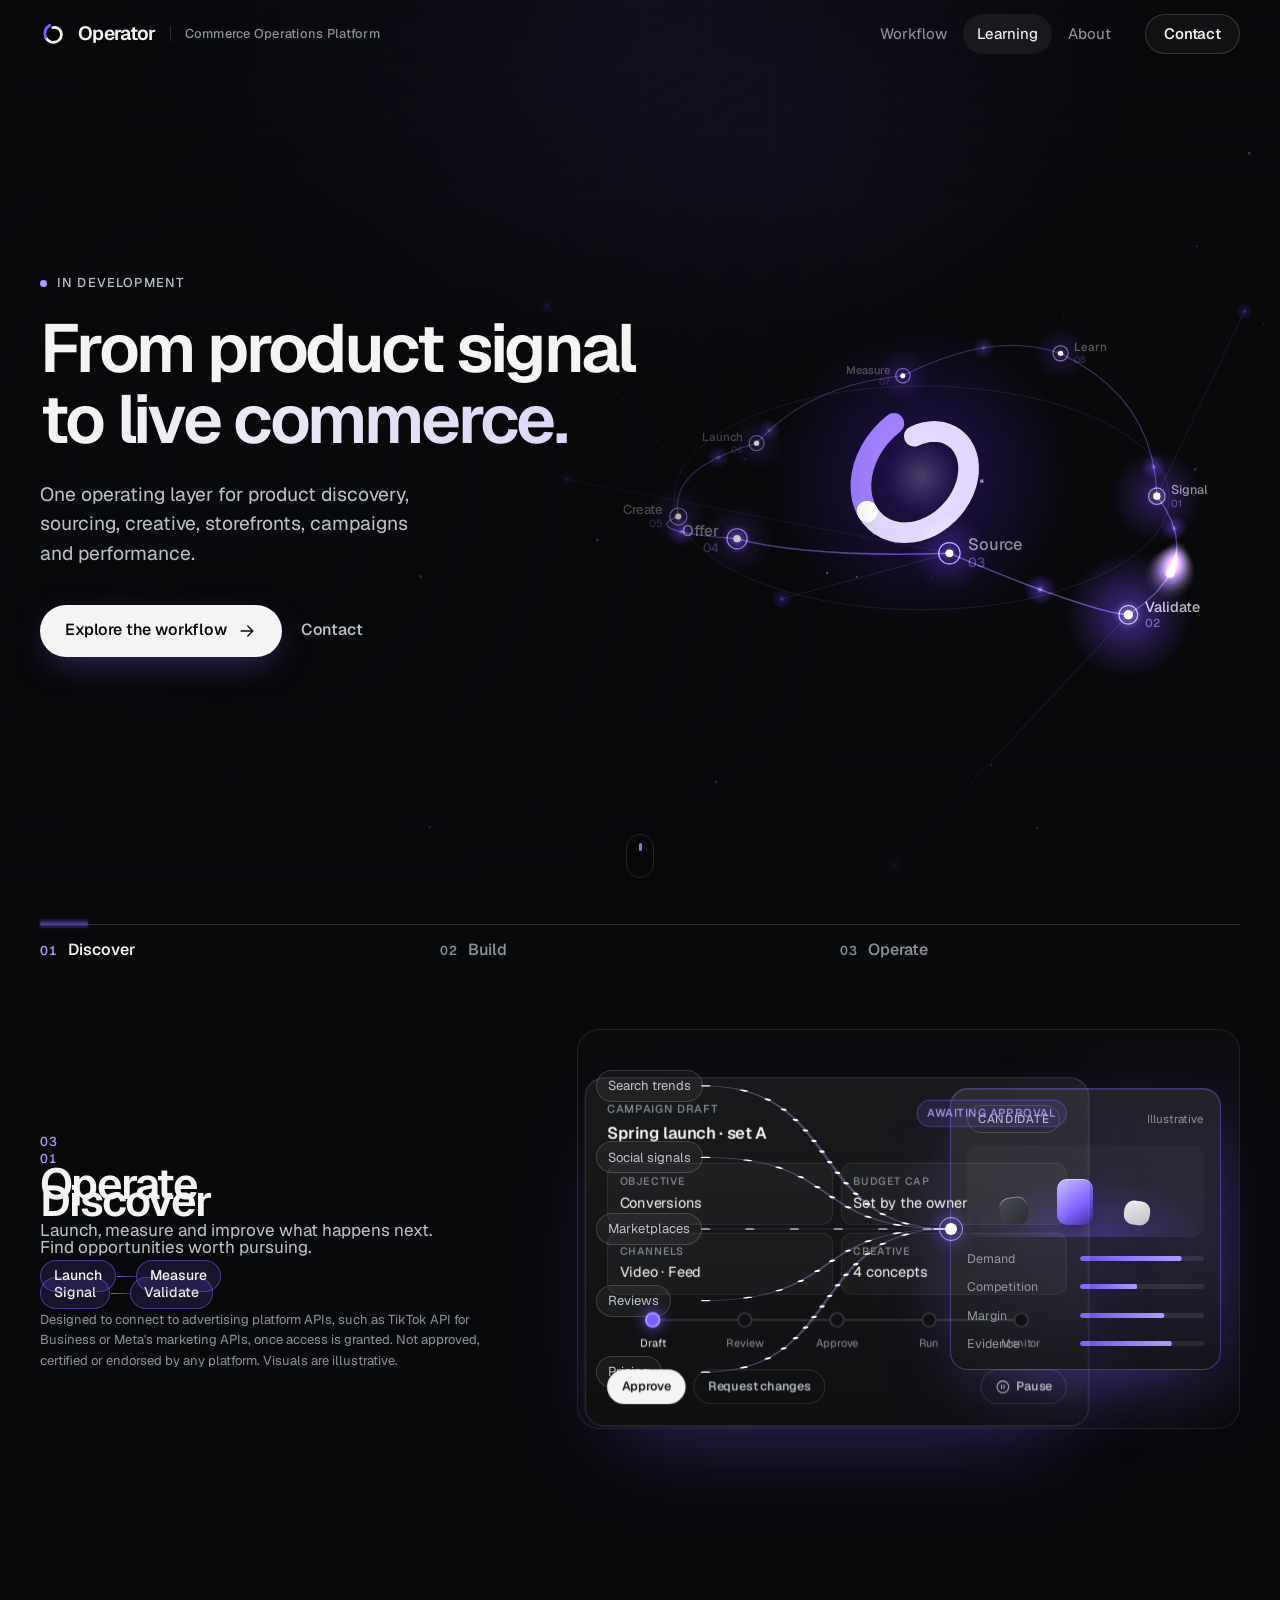
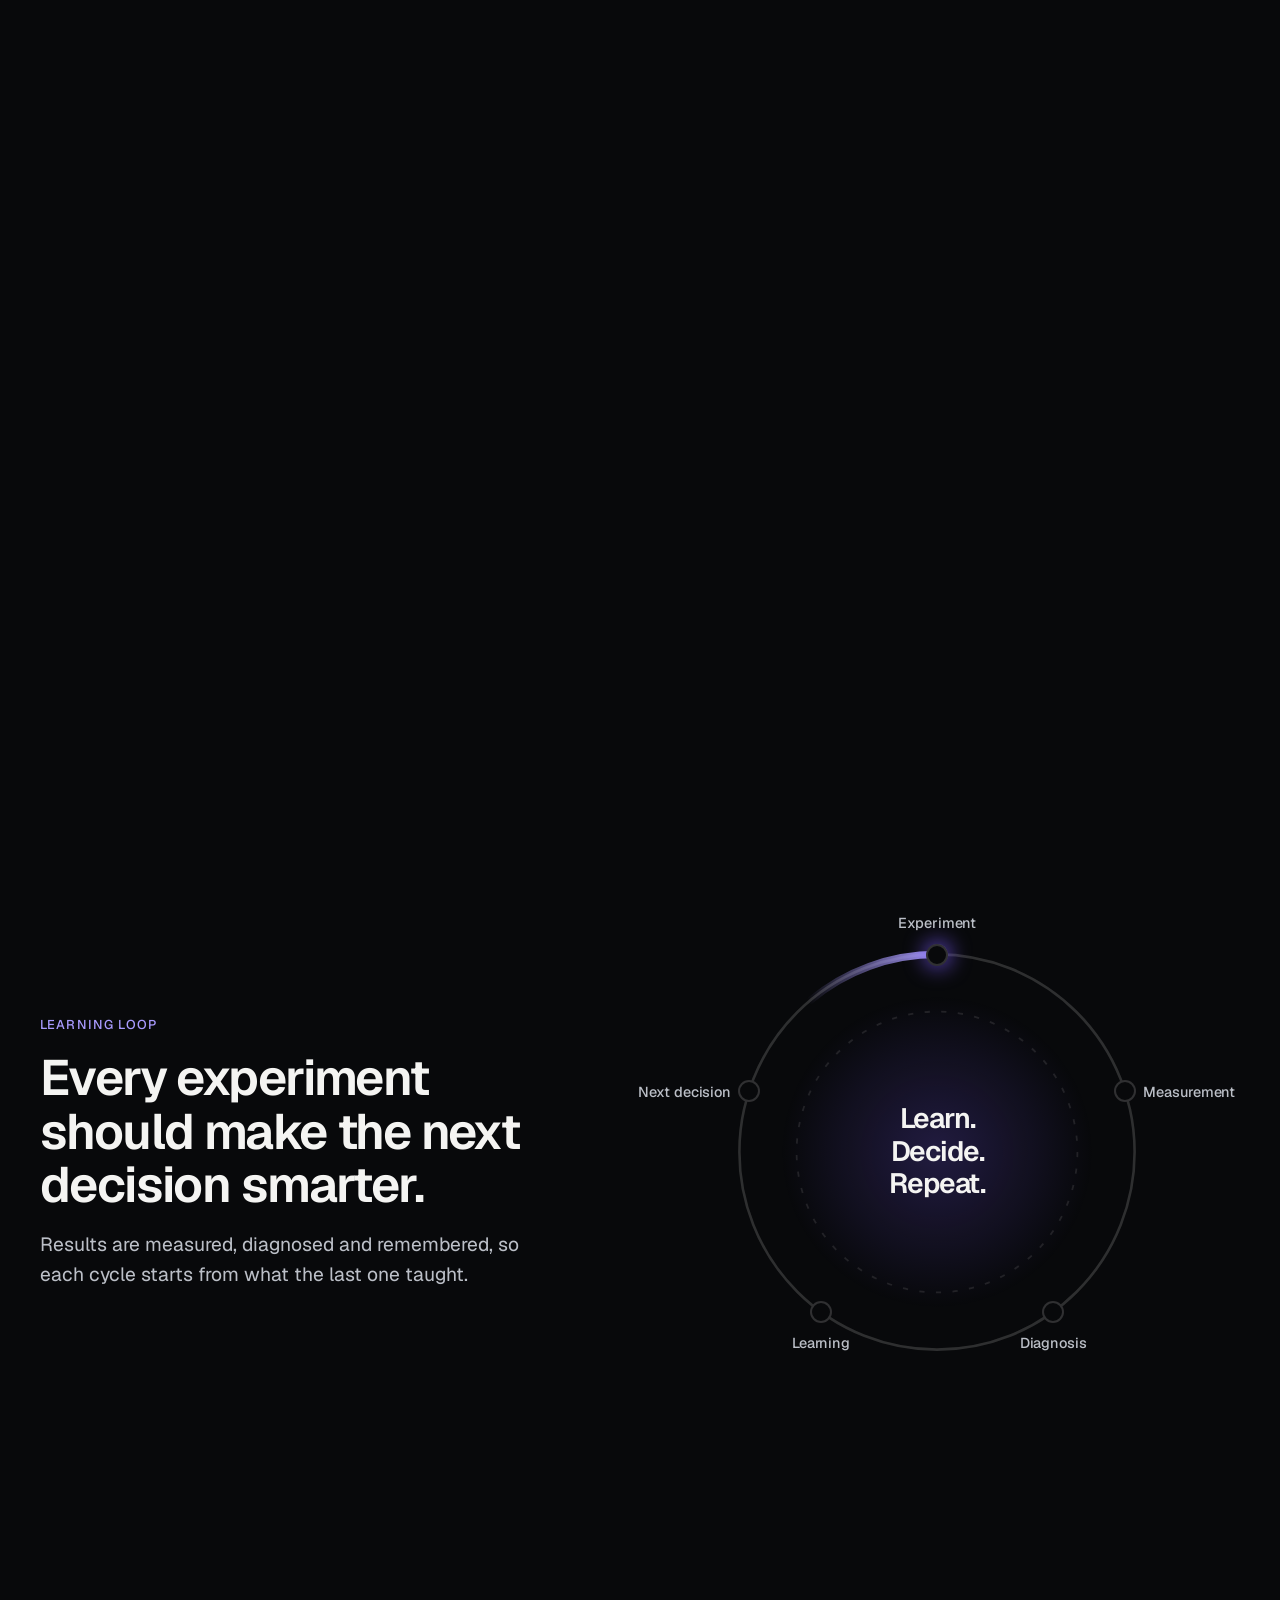
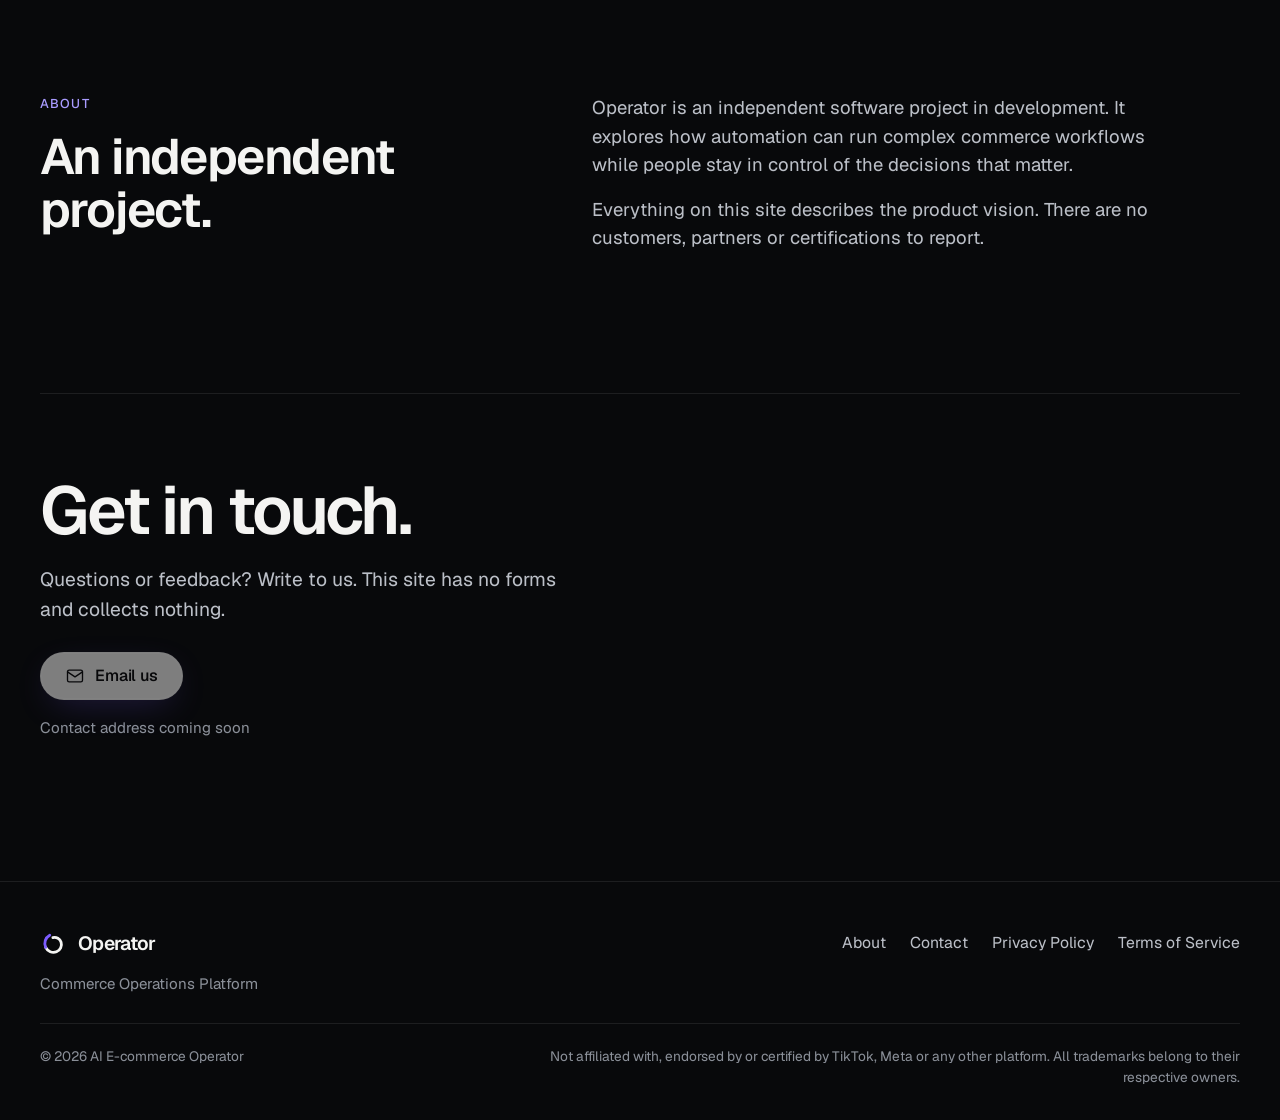
==== commit be33bdfb: "Merge Workflow into Discover/Build/Operate and cut scroll length by ~55-70% - One pinned scene on de" ====
--- a/index.html
+++ b/index.html
@@ -81,7 +81,6 @@
       <nav class="nav" id="primary-nav" aria-label="Primary">
         <ul>
           <li><a href="#workflow">Workflow</a></li>
-          <li><a href="#capabilities">Capabilities</a></li>
           <li><a href="#learning">Learning</a></li>
           <li><a href="#about">About</a></li>
         </ul>
@@ -115,46 +114,32 @@
       <a class="scroll-cue" href="#workflow" aria-label="Scroll to the workflow"><i></i></a>
     </section>
 
-    <!-- ============ WORKFLOW ============ -->
-    <section class="section" id="workflow" data-anim aria-labelledby="workflow-title">
+    <!-- ============ WORKFLOW: DISCOVER → BUILD → OPERATE ============ -->
+    <section class="section section--stage" id="workflow" data-anim aria-labelledby="stage-title">
       <div class="container">
-        <header class="section-head">
-          <p class="eyebrow reveal">Workflow</p>
-          <h2 id="workflow-title" class="reveal">One loop, from signal to result.</h2>
-          <p class="section-lede reveal">Each stage hands its context to the next. The last one feeds the first.</p>
-        </header>
-
-        <ol class="flow" id="flow" aria-label="Eight workflow stages arranged as a loop">
-          <li class="fnode" style="--i:0"><i class="fn-dot" aria-hidden="true"></i><span class="fn-num">01</span><b>Signal</b><small>Spot rising demand.</small><div class="fn-tags"><em class="phase">Discover</em></div></li>
-          <li class="fnode" style="--i:1"><i class="fn-dot" aria-hidden="true"></i><span class="fn-num">02</span><b>Validate</b><small>Test the evidence.</small><div class="fn-tags"><em class="phase">Discover</em></div></li>
-          <li class="fnode" style="--i:2"><i class="fn-dot" aria-hidden="true"></i><span class="fn-num">03</span><b>Source</b><small>Compare suppliers and margins.</small><div class="fn-tags"><em class="phase">Build</em><span class="gate">Human review</span></div></li>
-          <li class="fnode" style="--i:3"><i class="fn-dot" aria-hidden="true"></i><span class="fn-num">04</span><b>Offer</b><small>Shape the price and the promise.</small><div class="fn-tags"><em class="phase">Build</em></div></li>
-          <li class="fnode" style="--i:4"><i class="fn-dot" aria-hidden="true"></i><span class="fn-num">05</span><b>Create</b><small>Concepts, hooks and assets.</small><div class="fn-tags"><em class="phase">Build</em></div></li>
-          <li class="fnode" style="--i:5"><i class="fn-dot" aria-hidden="true"></i><span class="fn-num">06</span><b>Launch</b><small>Storefront and campaigns.</small><div class="fn-tags"><em class="phase">Operate</em><span class="gate">Approval required</span></div></li>
-          <li class="fnode" style="--i:6"><i class="fn-dot" aria-hidden="true"></i><span class="fn-num">07</span><b>Measure</b><small>Track what actually happens.</small><div class="fn-tags"><em class="phase">Operate</em></div></li>
-          <li class="fnode" style="--i:7"><i class="fn-dot" aria-hidden="true"></i><span class="fn-num">08</span><b>Learn</b><small>Send results back to Signal.</small><div class="fn-tags"><em class="phase">Operate</em></div></li>
-        </ol>
-      </div>
-    </section>
-
-    <!-- ============ CAPABILITIES ============ -->
-    <section class="section section--caps" id="capabilities" data-anim aria-labelledby="caps-title">
-      <div class="container">
-        <header class="section-head">
-          <p class="eyebrow reveal">Capabilities</p>
-          <h2 id="caps-title" class="reveal">Discover. Build. Operate.</h2>
-        </header>
-
-        <!-- Discover -->
-        <article class="cap">
-          <div class="cap-text" data-stagger>
-            <p class="cap-no reveal">01</p>
-            <h3 class="reveal">Discover</h3>
-            <p class="cap-lede reveal">Find opportunities and validate what deserves to move forward.</p>
-            <ul class="cap-points reveal"><li>Market signals</li><li>Evidence</li><li>Scoring</li></ul>
-          </div>
-          <div class="cap-visual reveal">
-            <figure class="disc" aria-label="Illustration: several market signals converging on one candidate product">
+        <h2 id="stage-title" class="sr-only">Discover, build, operate</h2>
+        <p class="eyebrow stage-eyebrow reveal">Workflow</p>
+
+        <div class="stage" id="stage" data-stage>
+          <div class="stage-pin">
+            <nav class="rail" aria-label="Workflow stages">
+              <button class="rail-btn on" type="button" data-go="0"><span>01</span>Discover</button>
+              <button class="rail-btn" type="button" data-go="1"><span>02</span>Build</button>
+              <button class="rail-btn" type="button" data-go="2"><span>03</span>Operate</button>
+              <i class="rail-fill" aria-hidden="true"></i>
+            </nav>
+
+            <div class="stage-body">
+              <!-- Discover -->
+              <article class="step is-active" data-step="0">
+                <div class="step-text">
+                  <p class="step-no">01</p>
+                  <h3>Discover</h3>
+                  <p class="step-lede">Find opportunities worth pursuing.</p>
+                  <ul class="steps-chips"><li>Signal</li><li>Validate</li></ul>
+                </div>
+                <div class="step-visual">
+                  <figure class="disc" aria-label="Illustration: several market signals converging on one candidate product">
               <div class="disc-signals" aria-hidden="true">
                 <div><span class="chip">Search trends</span></div>
                 <div><span class="chip">Social signals</span></div>
@@ -190,19 +175,19 @@
                 </ul>
               </div>
             </figure>
-          </div>
-        </article>
-
-        <!-- Build -->
-        <article class="cap cap--rev">
-          <div class="cap-text" data-stagger>
-            <p class="cap-no reveal">02</p>
-            <h3 class="reveal">Build</h3>
-            <p class="cap-lede reveal">Turn a validated opportunity into an offer, creative assets and a storefront.</p>
-            <ul class="cap-points reveal"><li>Offer</li><li>Creative</li><li>Storefront</li></ul>
-          </div>
-          <div class="cap-visual reveal">
-            <div class="build tilt" data-tilt="5" aria-hidden="true">
+                </div>
+              </article>
+
+              <!-- Build -->
+              <article class="step" data-step="1">
+                <div class="step-text">
+                  <p class="step-no">02</p>
+                  <h3>Build</h3>
+                  <p class="step-lede">Turn validated opportunities into offers, creative and storefronts.</p>
+                  <ul class="steps-chips"><li>Source</li><li>Offer</li><li>Create</li></ul>
+                </div>
+                <div class="step-visual">
+                  <div class="build tilt" data-tilt="5" aria-hidden="true">
               <div class="shop">
                 <div class="shop-bar"><i></i><i></i><i></i><span>store preview</span></div>
                 <div class="shop-body">
@@ -226,19 +211,20 @@
                 <div class="ad-copy"><small>ANGLE</small><b>Before / after.</b></div>
               </div>
             </div>
-          </div>
-        </article>
-
-        <!-- Operate -->
-        <article class="cap">
-          <div class="cap-text" data-stagger>
-            <p class="cap-no reveal">03</p>
-            <h3 class="reveal">Operate</h3>
-            <p class="cap-lede reveal">Launch controlled experiments, measure performance and feed results back into the next decision.</p>
-            <ul class="cap-points reveal"><li>Approval gates</li><li>Budget limits</li><li>Monitoring</li></ul>
-          </div>
-          <div class="cap-visual reveal">
-            <div class="approval tilt" data-tilt="4" aria-hidden="true">
+                </div>
+              </article>
+
+              <!-- Operate -->
+              <article class="step" data-step="2">
+                <div class="step-text">
+                  <p class="step-no">03</p>
+                  <h3>Operate</h3>
+                  <p class="step-lede">Launch, measure and improve what happens next.</p>
+                  <ul class="steps-chips"><li>Launch</li><li>Measure</li></ul>
+                  <p class="fineprint">Designed to connect to advertising platform APIs, such as TikTok API for Business or Meta's marketing APIs, once access is granted. Not approved, certified or endorsed by any platform. Visuals are illustrative.</p>
+                </div>
+                <div class="step-visual">
+                  <div class="approval tilt" data-tilt="4" aria-hidden="true">
               <div class="ap-head"><div><small>Campaign draft</small><b>Spring launch · set A</b></div><span class="tag tag-accent">Awaiting approval</span></div>
               <dl class="ap-fields">
                 <div><dt>Objective</dt><dd>Conversions</dd></div>
@@ -246,7 +232,7 @@
                 <div><dt>Channels</dt><dd>Video · Feed</dd></div>
                 <div><dt>Creative</dt><dd>4 concepts</dd></div>
               </dl>
-              <ol class="stepper" data-seq="progress" data-step="1300">
+              <ol class="stepper" data-seq="progress" data-step="650">
                 <li class="seq-item"><i></i><span>Draft</span></li>
                 <li class="seq-item"><i></i><span>Review</span></li>
                 <li class="seq-item is-gate"><i></i><span>Approve</span></li>
@@ -255,10 +241,11 @@
               </ol>
               <div class="ap-actions"><span class="fake-btn fake-btn--ok">Approve</span><span class="fake-btn">Request changes</span><span class="fake-btn fake-btn--pause"><svg class="ico"><use href="#i-pause"/></svg>Pause</span></div>
             </div>
+                </div>
+              </article>
+            </div>
           </div>
-        </article>
-
-        <p class="fineprint reveal">Operator is designed to connect to advertising platform APIs — for example TikTok API for Business or Meta's marketing APIs — once appropriate access is granted. It has not been approved, certified or endorsed by any platform. Visuals on this page are illustrative concepts with placeholder content.</p>
+        </div>
       </div>
     </section>
 
--- a/styles.css
+++ b/styles.css
@@ -1,7 +1,7 @@
 /* ==========================================================================
    Operator — styles (mobile-first)
    1 Tokens · 2 Base · 3 Utilities · 4 Backdrop · 5 Header & navigation · 6 Hero
-   8 Workflow · 9 Capabilities · 10 Learning loop · 11 About/Contact
+   8 Workflow stage (Discover → Build → Operate) · 10 Learning loop · 11 About/Contact
    12 Footer · 13 Legal pages · 14 Touch devices · 15 Reduced motion
    ========================================================================== */
 
@@ -112,7 +112,7 @@
 }
 
 /* Reveal on scroll — only hides content when JS is running, so nothing is lost without it */
-.js .reveal { opacity: 0; translate: 0 14px; transition: opacity .7s var(--ease) var(--d, 0s), translate .7s var(--ease) var(--d, 0s); }
+.js .reveal { opacity: 0; translate: 0 12px; transition: opacity .55s var(--ease) var(--d, 0s), translate .55s var(--ease) var(--d, 0s); }
 .js .reveal.in { opacity: 1; translate: 0 0; }
 .rise { animation: rise .9s var(--ease) var(--d, 0s) both; }
 @keyframes rise { from { opacity: 0; transform: translateY(18px); } to { opacity: 1; transform: none; } }
@@ -202,86 +202,87 @@
 @keyframes cue { 0% { opacity: 0; transform: translateY(0); } 30% { opacity: 1; } 100% { opacity: 0; transform: translateY(14px); } }
 @media (max-height: 520px) and (orientation: landscape) { .hero { padding-top: calc(var(--header-h) + 16px); } .hero .cta-row { margin-top: 22px; } .scroll-cue { display: none; } }
 
-/* 8 — Workflow */
-.flow { --gap: 26px; display: grid; gap: var(--gap); max-width: 38rem; }
-.fnode { position: relative; display: grid; grid-template-columns: auto 1fr; column-gap: 10px; align-items: baseline; padding-left: 38px; }
-.fn-dot { position: absolute; left: 0; top: 7px; width: 14px; height: 14px; border-radius: 50%; background: var(--accent); border: 2px solid var(--accent-2); box-shadow: 0 0 0 4px rgba(124, 92, 255, .16), 0 0 16px rgba(124, 92, 255, .6); transition: background .5s, border-color .5s, box-shadow .5s; }
-.fn-num { font-size: .8rem; font-weight: var(--w-label); letter-spacing: .06em; color: var(--accent-2); font-variant-numeric: tabular-nums; transition: color .5s; }
-.fnode b { font-size: 1.3rem; font-weight: var(--w-head); letter-spacing: -.03em; line-height: 1.25; transition: color .5s; }
-.fnode small { grid-column: 1 / -1; margin-top: 4px; font-size: 1rem; color: var(--ink-2); transition: color .5s; }
-.fn-tags { grid-column: 1 / -1; display: flex; flex-wrap: wrap; align-items: center; gap: 8px; margin-top: 10px; }
-.phase { font-style: normal; font-size: .72rem; font-weight: var(--w-label); letter-spacing: .08em; text-transform: uppercase; color: var(--muted); }
-.gate { display: inline-flex; align-items: center; min-height: 24px; padding: 0 10px; border-radius: 999px; font-size: .72rem; font-weight: var(--w-label); letter-spacing: .04em; color: var(--ink-2); border: 1px solid var(--line-2); }
-/* connectors */
-.fnode::before, .fnode::after { content: ""; position: absolute; left: 6px; top: 24px; width: 2px; height: calc(100% + var(--gap) - 16px); pointer-events: none; }
-.fnode::after { background: linear-gradient(180deg, var(--accent), rgba(124, 92, 255, .3)); transition: background .6s; }
-.fnode::before { z-index: 1; opacity: 0; background-image: linear-gradient(180deg, transparent, #fff, transparent); background-repeat: no-repeat; background-size: 100% 26px; }
-.fnode:last-child::before, .fnode:last-child::after { display: none; }
-/* scroll progression (script.js adds .flow-js and .lit) */
-.flow-js .fnode:not(.lit) .fn-dot { background: var(--bg); border-color: var(--line-2); box-shadow: none; }
-.flow-js .fnode:not(.lit) b { color: var(--muted); }
-.flow-js .fnode:not(.lit) small, .flow-js .fnode:not(.lit) .fn-num { color: var(--muted); opacity: .85; }
-.flow-js .fnode:not(.lit)::after { background: var(--line-2); }
-/* once the loop is complete, a pulse keeps travelling around it */
-.flow.is-complete .fnode::before { animation: pulse-v 6.4s linear infinite; animation-delay: calc(var(--i) * .8s); }
-@keyframes pulse-v  { 0% { opacity: 1; background-position: 0 -26px; } 11.5% { opacity: 1; background-position: 0 calc(100% + 26px); } 12.5%, 100% { opacity: 0; background-position: 0 calc(100% + 26px); } }
-@keyframes pulse-h  { 0% { opacity: 1; background-position: -26px 0; } 11.5% { opacity: 1; background-position: calc(100% + 26px) 0; } 12.5%, 100% { opacity: 0; background-position: calc(100% + 26px) 0; } }
-@keyframes pulse-hr { 0% { opacity: 1; background-position: calc(100% + 26px) 0; } 11.5% { opacity: 1; background-position: -26px 0; } 12.5%, 100% { opacity: 0; background-position: -26px 0; } }
-@keyframes pulse-vu { 0% { opacity: 1; background-position: 0 calc(100% + 26px); } 11.5% { opacity: 1; background-position: 0 -26px; } 12.5%, 100% { opacity: 0; background-position: 0 -26px; } }
-
-@media (min-width: 900px) {
-  .flow { --gap: clamp(36px, 4.6vw, 64px); max-width: none; grid-template-columns: repeat(4, minmax(0, 1fr)); }
-  .fnode { display: flex; flex-direction: column; align-items: flex-start; min-height: 168px; padding: 20px 20px 18px; border: 1px solid var(--line); border-radius: 16px; background: rgba(255, 255, 255, .02); transition: border-color .5s, background .5s; }
-  .fn-dot { display: none; }
-  .fnode b { margin-top: 22px; font-size: 1.35rem; }
-  .fnode small { margin-top: 6px; font-size: .96rem; }
-  .fn-tags { margin-top: auto; padding-top: 16px; }
-  .flow-js .fnode:not(.lit) { border-color: var(--line); background: transparent; }
-  .fnode.lit { border-color: rgba(124, 92, 255, .5); background: linear-gradient(180deg, rgba(124, 92, 255, .1), rgba(124, 92, 255, .02)); }
-  /* row 1 → */
-  .fnode:nth-child(-n+3)::before, .fnode:nth-child(-n+3)::after { left: 100%; top: 50%; width: var(--gap); height: 2px; }
-  .fnode:nth-child(-n+3)::after { background: linear-gradient(90deg, var(--accent), rgba(124, 92, 255, .3)); }
-  .fnode:nth-child(-n+3)::before { background-image: linear-gradient(90deg, transparent, #fff, transparent); background-size: 26px 100%; }
-  .flow.is-complete .fnode:nth-child(-n+3)::before { animation-name: pulse-h; }
-  /* 4 ↓ 5 */
-  .fnode:nth-child(4)::before, .fnode:nth-child(4)::after { left: 50%; top: 100%; width: 2px; height: var(--gap); }
-  /* row 2 ← (5 is under 4) */
-  .fnode:nth-child(n+5) { grid-row: 2; }
-  .fnode:nth-child(5) { grid-column: 4; } .fnode:nth-child(6) { grid-column: 3; } .fnode:nth-child(7) { grid-column: 2; } .fnode:nth-child(8) { grid-column: 1; }
-  .fnode:nth-child(n+5):nth-child(-n+7)::before, .fnode:nth-child(n+5):nth-child(-n+7)::after { left: auto; right: 100%; top: 50%; width: var(--gap); height: 2px; }
-  .fnode:nth-child(n+5):nth-child(-n+7)::after { background: linear-gradient(270deg, var(--accent), rgba(124, 92, 255, .3)); }
-  .fnode:nth-child(n+5):nth-child(-n+7)::before { background-image: linear-gradient(90deg, transparent, #fff, transparent); background-size: 26px 100%; }
-  .flow.is-complete .fnode:nth-child(n+5):nth-child(-n+7)::before { animation-name: pulse-hr; }
-  /* 8 ↑ 1 — closes the loop */
-  .fnode:nth-child(8)::before, .fnode:nth-child(8)::after { display: block; left: 50%; top: auto; bottom: 100%; width: 2px; height: var(--gap); }
-  .fnode:nth-child(8)::after { background: linear-gradient(0deg, var(--accent), rgba(124, 92, 255, .3)); }
-  .flow.is-complete .fnode:nth-child(8)::before { animation-name: pulse-vu; }
-  .flow-js .fnode:not(.lit)::after { background: var(--line-2); }
-}
-
-/* 9 — Capabilities */
-.section--caps .section-head { margin-bottom: clamp(8px, 2vw, 24px); }
-.cap { display: grid; gap: 32px; padding-block: clamp(44px, 8vw, 96px); border-top: 1px solid var(--line); }
-.cap-text { max-width: 30rem; }
-.cap-no { font-size: .8rem; font-weight: var(--w-label); letter-spacing: .09em; color: var(--accent-2); font-variant-numeric: tabular-nums; margin-bottom: 14px; }
-.cap h3 { font-size: clamp(1.9rem, 1.2rem + 3vw, 2.9rem); line-height: 1.05; letter-spacing: -.04em; }
-.cap-lede { margin-top: 16px; color: var(--ink-2); font-size: 1.0625rem; text-wrap: pretty; }
-.cap-points { display: flex; flex-wrap: wrap; gap: 6px 20px; margin-top: 22px; font-size: .94rem; color: var(--muted); }
-.cap-points li { display: inline-flex; align-items: center; gap: 8px; }
-.cap-points li::before { content: ""; width: 4px; height: 4px; border-radius: 50%; background: var(--accent); }
-.cap-visual { min-width: 0; }
-@media (min-width: 900px) {
-  .cap { grid-template-columns: minmax(0, 5fr) minmax(0, 7fr); gap: clamp(40px, 6vw, 104px); align-items: center; }
-  .cap--rev .cap-text { order: 2; }
-  .cap-lede { font-size: 1.15rem; }
-}
-
+/* 8 — Workflow stage: Discover → Build → Operate
+   Default (phones, tablets, no-JS, reduced motion): three compact blocks that reveal as you reach them.
+   Desktop with JS: ONE pinned scene that evolves while scrolling (script.js sets .is-active and --sp). */
+.section--stage { padding-block: clamp(48px, 8vw, 80px) clamp(24px, 4vw, 40px); }
+.section--stage + .section { padding-top: clamp(40px, 6vw, 72px); }
+.stage-eyebrow { margin-bottom: 4px; }
+.rail { display: none; }
+.stage-body { display: grid; }
+.step { display: grid; gap: 22px; padding-block: 28px; border-top: 1px solid var(--line); }
+.stage-body .step:first-child { border-top: 0; padding-top: 10px; }
+.step-text { max-width: 30rem; }
+.step-no { font-size: .8rem; font-weight: var(--w-label); letter-spacing: .09em; color: var(--accent-2); font-variant-numeric: tabular-nums; margin-bottom: 10px; }
+.step h3 { font-size: clamp(1.9rem, 1.2rem + 3vw, 2.7rem); line-height: 1.05; letter-spacing: -.04em; }
+.step-lede { margin-top: 10px; color: var(--ink-2); font-size: 1.0625rem; text-wrap: pretty; }
+.step-text .fineprint { margin-top: 18px; max-width: 28rem; font-size: .8125rem; }
+.step-visual { min-width: 0; }
+/* the stage's sub-steps, lit one after the other when the stage becomes active */
+.steps-chips { display: flex; flex-wrap: wrap; align-items: center; margin-top: 16px; }
+.steps-chips li { position: relative; display: inline-flex; align-items: center; min-height: 32px; padding: 0 13px; border-radius: 999px; font-size: .875rem; font-weight: var(--w-label); color: var(--ink); border: 1px solid rgba(124, 92, 255, .5); background: var(--accent-soft); transition: opacity .45s var(--ease) calc(var(--k, 0) * .14s + .12s); }
+.steps-chips li + li { margin-left: 20px; }
+.steps-chips li + li::before { content: ""; position: absolute; right: 100%; top: 50%; width: 20px; height: 1px; background: linear-gradient(90deg, var(--accent), rgba(124, 92, 255, .35)); }
+.steps-chips li:nth-child(2) { --k: 1; } .steps-chips li:nth-child(3) { --k: 2; }
+
+/* reveal / entrance choreography (JS only, so nothing is hidden without it) */
+.js .step { opacity: 0; translate: 0 16px; transition: opacity .55s var(--ease), translate .55s var(--ease); }
+.js .step.is-active { opacity: 1; translate: 0 0; }
+.js .step:not(.is-active) .steps-chips li { opacity: .25; }
+.js .step:not(.is-active) .chip { opacity: 0; translate: -14px 0; }
+.js .step:not(.is-active) .cand { opacity: 0; translate: 0 20px; }
+.js .step:not(.is-active) .ad { opacity: 0; translate: 0 26px; }
+.js .step:not(.is-active) .approval { opacity: 0; scale: .97; }
+.js .chip { transition: opacity .45s var(--ease) .1s, translate .5s var(--ease) .1s; }
+.js .disc-signals > div:nth-child(2) .chip { transition-delay: .17s; } .js .disc-signals > div:nth-child(3) .chip { transition-delay: .24s; } .js .disc-signals > div:nth-child(4) .chip { transition-delay: .31s; } .js .disc-signals > div:nth-child(5) .chip { transition-delay: .38s; }
+.js .cand { transition: opacity .5s var(--ease) .35s, translate .6s var(--ease) .35s; }
+.js .ad { transition: opacity .5s var(--ease) .25s, translate .65s var(--ease) .25s; }
+.js .ad--b { transition-delay: .4s; }
+.js .approval { transition: opacity .5s var(--ease) .15s, scale .6s var(--ease) .15s; }
+
+@media (min-width: 640px) {
+  .step { grid-template-columns: minmax(0, 5fr) minmax(0, 7fr); align-items: center; gap: 32px; padding-block: 36px; }
+}
+/* phones: lighter visuals, so the three blocks stay short */
+@media (max-width: 639px) {
+  .step .shop-grid, .step .ap-fields { display: none; }
+  .step .ap-actions .fake-btn:nth-child(2) { display: none; }
+  .step { gap: 16px; padding-block: 22px; }
+  .step .disc { min-height: 300px; }
+  .step .build { padding-bottom: 54px; }
+  .step .approval { gap: 14px; }
+}
+
+/* Desktop, with JS, motion allowed: one pinned scene. The track is only ~1 viewport of scroll longer than the stage. */
+@media (min-width: 900px) and (min-height: 600px) and (prefers-reduced-motion: no-preference) {
+  .js .section--stage { padding-block: 24px 0; }
+  .js .section--stage + .section { padding-top: clamp(24px, 3vw, 40px); }
+  .js .stage-eyebrow { display: none; }
+  .js .stage { --stage-h: clamp(460px, calc(100svh - var(--header-h) - 64px), 540px); --stage-run: clamp(520px, 110svh, 990px); position: relative; height: calc(var(--stage-h) + var(--stage-run)); }
+  .js .stage-pin { position: sticky; top: max(calc(var(--header-h) + 16px), calc((100svh - var(--stage-h)) / 2)); height: var(--stage-h); display: grid; grid-template-rows: auto minmax(0, 1fr); gap: 12px; }
+  .js .rail { position: relative; display: grid; grid-template-columns: repeat(3, 1fr); }
+  .rail::before { content: ""; position: absolute; left: 0; right: 0; top: 0; height: 1px; background: var(--line-2); }
+  .rail-btn { appearance: none; background: none; border: 0; display: flex; align-items: baseline; gap: 10px; min-height: 48px; padding: 14px 16px 0 0; text-align: left; font-size: 1rem; font-weight: 550; color: var(--muted); cursor: pointer; transition: color .35s; }
+  .rail-btn span { font-size: .8rem; letter-spacing: .06em; font-variant-numeric: tabular-nums; }
+  .rail-btn.on { color: var(--ink); }
+  .rail-btn.on span { color: var(--accent-2); }
+  .rail-fill { position: absolute; left: 0; top: 0; width: 100%; height: 2px; background: var(--accent); transform-origin: 0 50%; transform: scaleX(var(--sp, .05)); box-shadow: 0 0 12px rgba(124, 92, 255, .7); }
+  .js .stage-body { position: relative; min-height: 0; }
+  .js .step { grid-area: 1 / 1; grid-template-columns: minmax(0, 5fr) minmax(0, 7fr); gap: clamp(32px, 5vw, 80px); align-items: center; padding: 0; border: 0; opacity: 0; translate: 0 28px; pointer-events: none; transition: opacity .45s var(--ease), translate .55s var(--ease); }
+  .js .step.is-active { opacity: 1; translate: 0 0; pointer-events: auto; }
+  .js .step.is-past { translate: 0 -28px; }
+  .js .step:not(.is-active) *, .js .step:not(.is-active) *::before, .js .step:not(.is-active) *::after { animation-play-state: paused !important; }
+  .js .step .disc { min-height: 0; height: 400px; }
+  .js .step .bar i { transform: scaleX(0); }
+  .js .step.is-active .bar i { transform: scaleX(var(--v)); }
+}
 /* Discover — signals converge on a candidate */
 .disc { display: grid; grid-template-columns: minmax(0, 1fr) clamp(26px, 9vw, 110px) minmax(0, 1.15fr); align-items: stretch; min-height: 340px; padding: 14px 12px; border-radius: 22px; border: 1px solid var(--line); background: radial-gradient(70% 70% at 90% 50%, rgba(124, 92, 255, .13), transparent 70%), rgba(255, 255, 255, .015); }
 .disc-signals { display: flex; flex-direction: column; }
 .disc-signals > div { flex: 1; display: flex; align-items: center; }
 .chip { display: inline-flex; align-items: center; min-height: 32px; padding: 4px 11px; border-radius: 999px; background: rgba(255, 255, 255, .045); border: 1px solid var(--line-2); font-size: .8125rem; line-height: 1.2; color: var(--ink-2); }
-.disc-lines { width: 100%; height: 100%; overflow: visible; }
+/* height:0 + min-height:100%: the SVG stretches to the row but never dictates its height */
+.disc-lines { width: 100%; height: 0; min-height: 100%; overflow: visible; }
 .flowdots path { stroke-dasharray: 2 16; animation: dash 1.8s linear infinite; }
 .flowdots path:nth-child(2n) { animation-duration: 2.3s; }
 .flowdots path:nth-child(3n) { animation-duration: 1.5s; }
@@ -290,7 +291,7 @@
 .cand-pulse { position: absolute; left: -6px; top: 50%; width: 12px; height: 12px; margin-top: -6px; border-radius: 50%; background: #fff; box-shadow: 0 0 18px 3px var(--accent); }
 .cand-pulse::after { content: ""; position: absolute; inset: -6px; border-radius: 50%; border: 1px solid var(--accent-2); animation: ring 2.6s ease-out infinite; }
 @keyframes ring { from { transform: scale(.6); opacity: 1; } to { transform: scale(3.2); opacity: 0; } }
-.cand-head { display: flex; justify-content: space-between; align-items: center; gap: 6px; font-size: .72rem; }
+.cand-head { display: flex; flex-wrap: wrap; justify-content: space-between; align-items: center; gap: 6px; font-size: .72rem; }
 .cand-head .dim { display: none; }
 .cand-art { position: relative; height: 72px; margin: 12px 0; border-radius: 12px; background: radial-gradient(70% 90% at 50% 100%, rgba(124, 92, 255, .32), transparent 70%), rgba(255, 255, 255, .03); overflow: hidden; }
 .cand-art i { position: absolute; bottom: 12px; border-radius: 10px; box-shadow: 0 12px 20px -10px rgba(0, 0, 0, .7), inset 0 1px 0 rgba(255, 255, 255, .45); }
@@ -301,12 +302,15 @@
 .bars li { display: grid; gap: 3px; font-size: .72rem; color: var(--muted); }
 .bar { display: block; height: 5px; border-radius: 5px; background: rgba(255, 255, 255, .09); overflow: hidden; }
 .bar i { display: block; height: 100%; width: 100%; border-radius: inherit; background: linear-gradient(90deg, var(--accent), var(--accent-2)); transform-origin: 0 50%; transform: scaleX(0); transition: transform 1.3s var(--ease) .4s; }
-.js .reveal.in .bar i, html:not(.js) .bar i { transform: scaleX(var(--v)); }
+.js .step.is-active .bar i, html:not(.js) .bar i { transform: scaleX(var(--v)); }
 @media (min-width: 520px) {
   .disc { grid-template-columns: max-content minmax(48px, 1fr) minmax(0, 1.1fr); padding: 20px 18px; min-height: 380px; }
   .cand { padding: 16px; }
+  .cand-art { height: 92px; }
+}
+/* roomy card (wide visual column): inline legend + side-by-side bars */
+@media (min-width: 900px) {
   .cand-head .dim { display: inline; }
-  .cand-art { height: 92px; }
   .bars li { grid-template-columns: minmax(70px, 1fr) 1.2fr; align-items: center; gap: 10px; font-size: .78rem; }
 }
 
@@ -466,7 +470,6 @@
   .js .reveal { opacity: 1; translate: 0 0; }
   .rise { animation: none; }
   .tilt { transform: none !important; }
-  .flow .fnode::before { display: none; }
   .bar i { transform: scaleX(var(--v)); }
   .flowdots { display: none; }
   .scroll-cue i { display: none; }
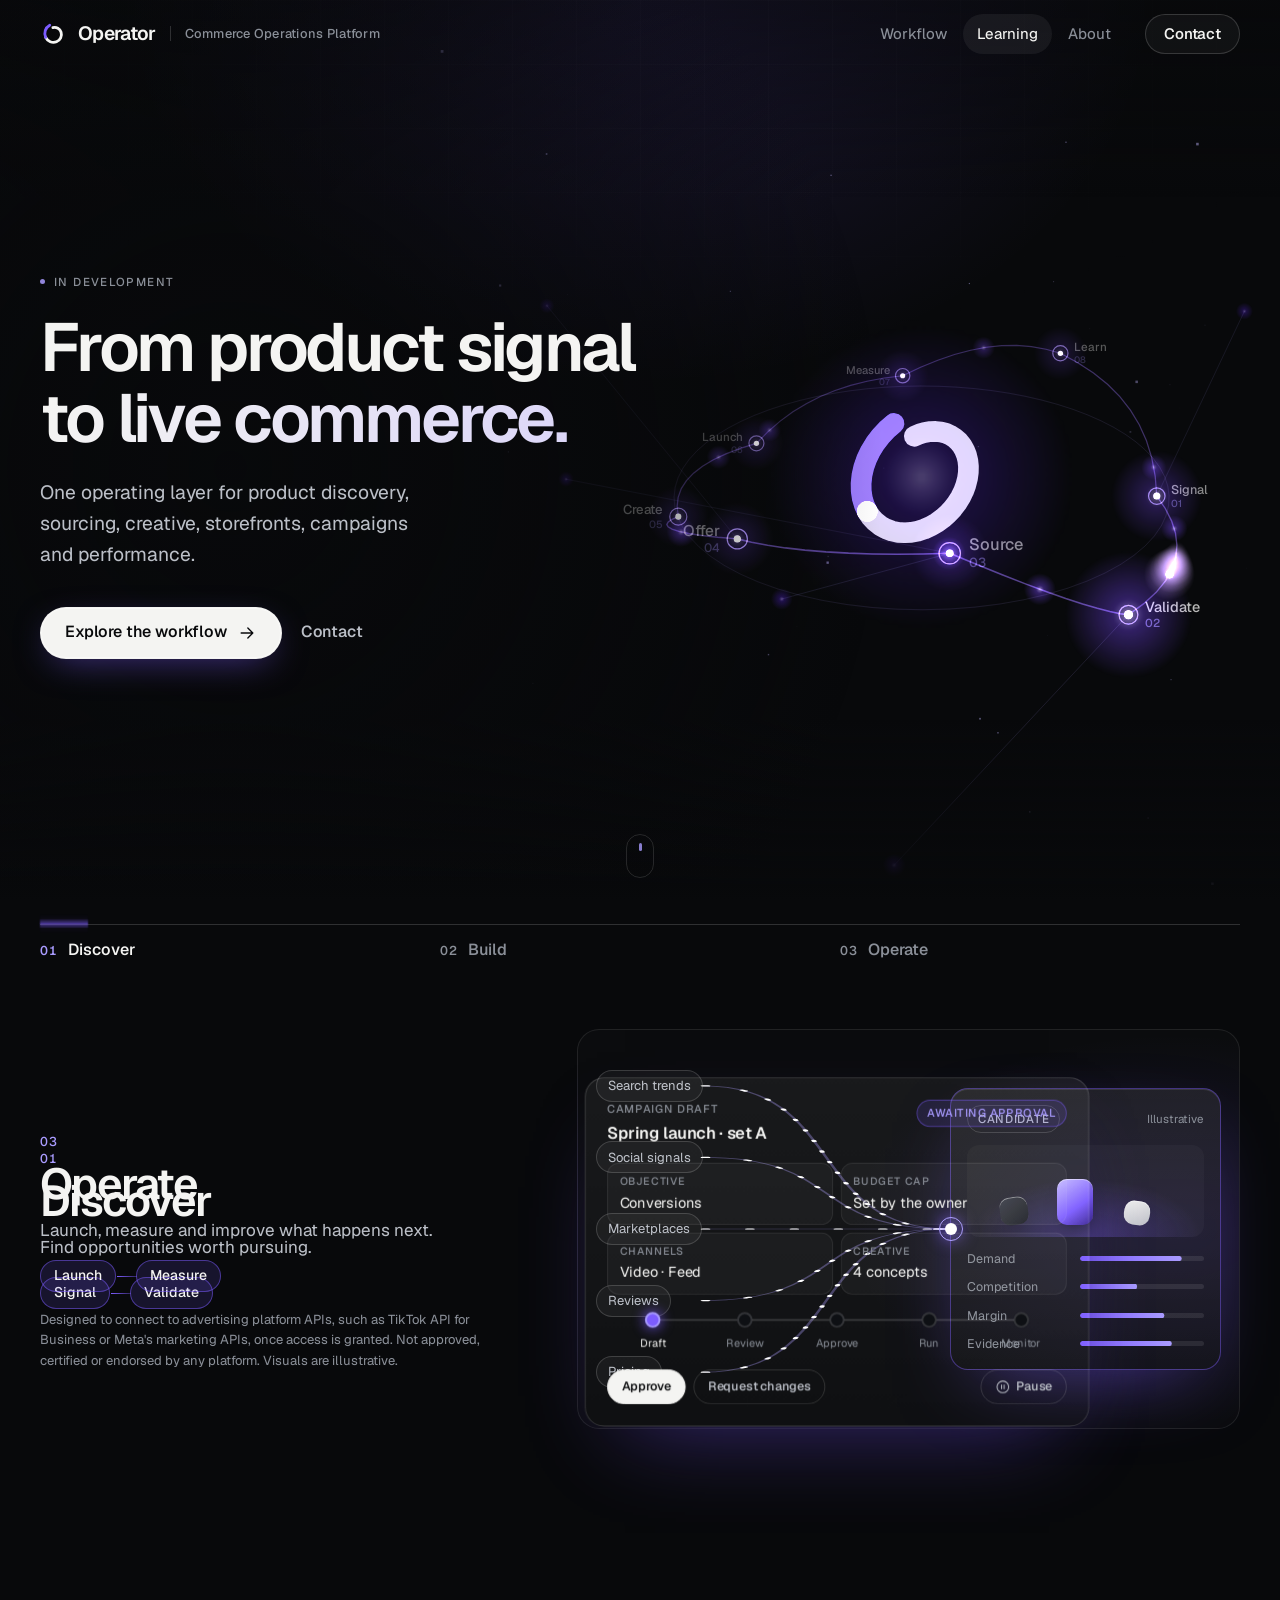
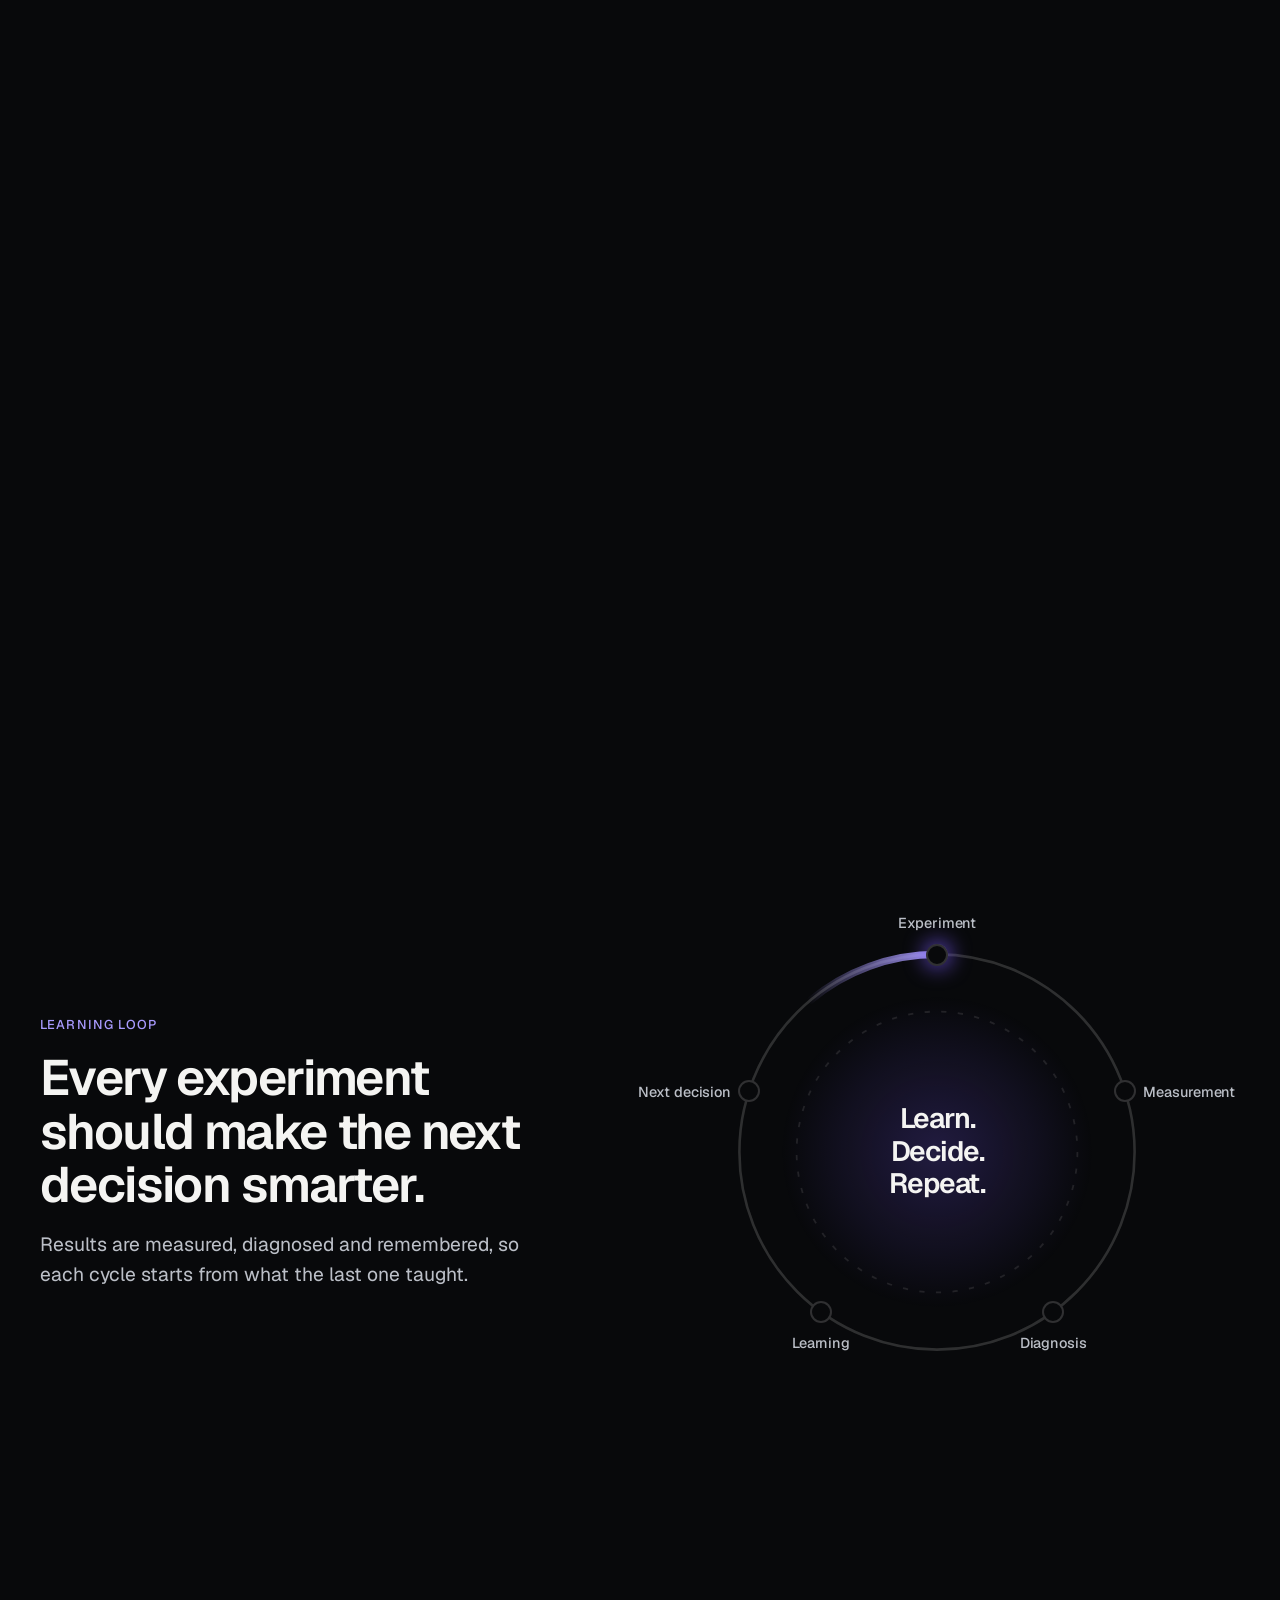
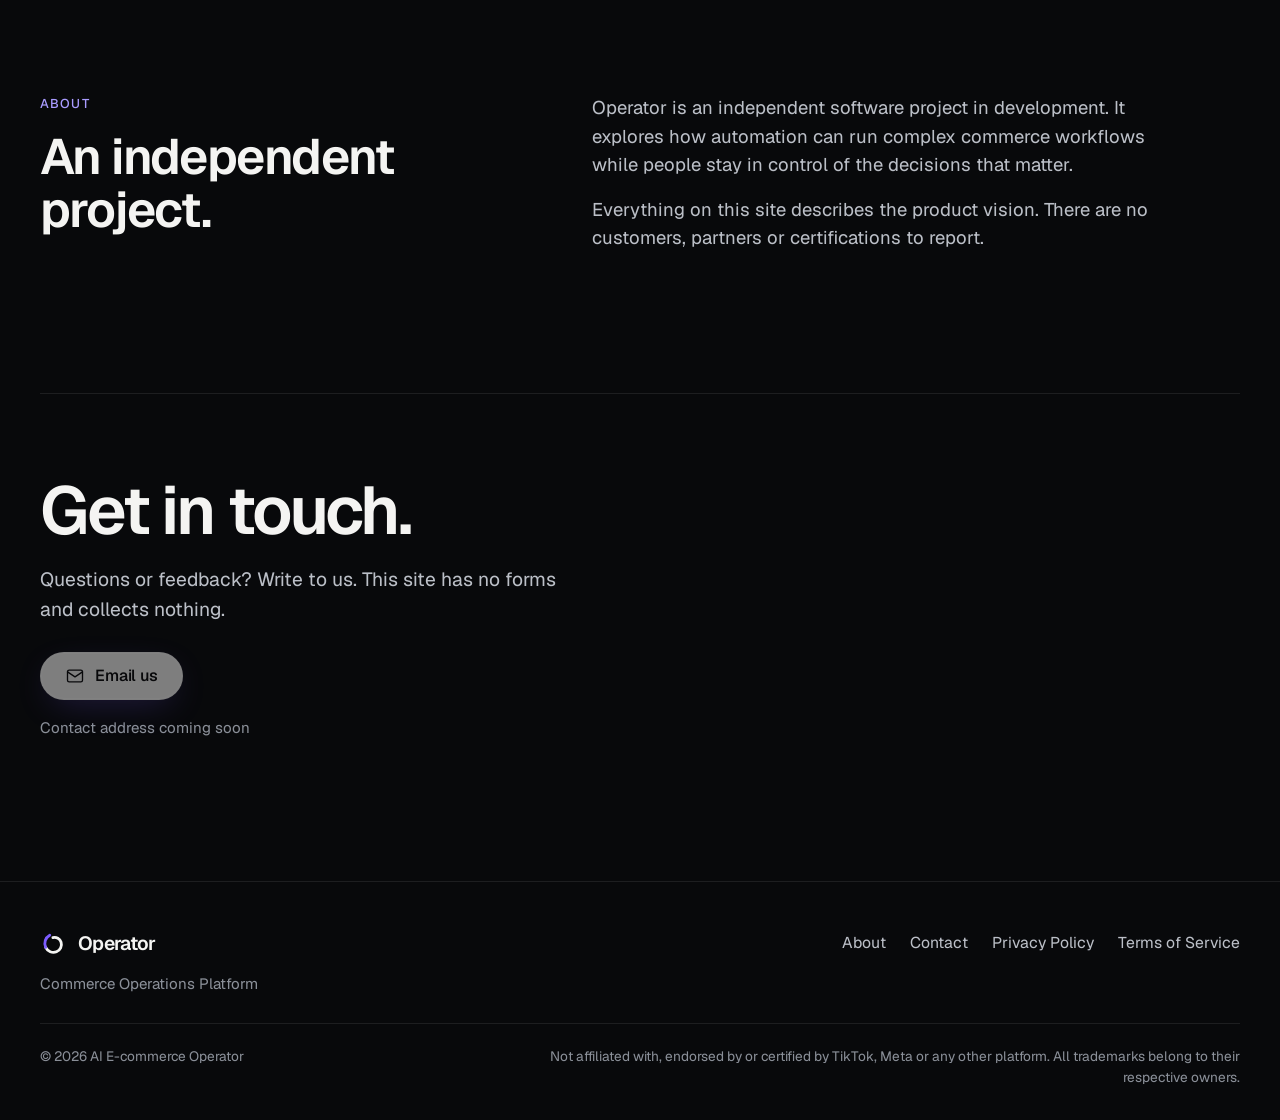
==== commit 8863f921: "Mobile polish: dedicated Hero composition and animation, calmer status label, new spacing rhythm - S" ====
--- a/index.html
+++ b/index.html
@@ -99,6 +99,7 @@
     <section class="hero" id="top" data-anim aria-labelledby="hero-title">
       <canvas id="hero-canvas" aria-hidden="true"></canvas>
       <div class="hero-vignette" aria-hidden="true"></div>
+      <div class="hero-glow" aria-hidden="true"></div>
 
       <div class="container hero-inner">
         <p class="status rise" style="--d:.05s"><span class="live-dot" aria-hidden="true"></span>In development</p>
@@ -107,6 +108,15 @@
         <div class="cta-row rise" style="--d:.38s">
           <a class="btn btn-primary" href="#workflow"><span>Explore the workflow</span><svg class="ico" aria-hidden="true"><use href="#i-arrow"/></svg></a>
           <a class="btn btn-text" href="#contact">Contact</a>
+        </div>
+        <div class="hero-flow" aria-hidden="true">
+          <svg viewBox="0 0 360 120" focusable="false">
+            <path class="fl-base" d="M6.0 92.0 C20.3 81.7 61.3 29.0 92.0 30.0 C122.7 31.0 160.7 98.7 190.0 98.0 C219.3 97.3 240.7 33.0 268.0 26.0 C295.3 19.0 339.7 51.0 354.0 56.0" pathLength="100"/>
+            <path class="fl-glow" d="M6.0 92.0 C20.3 81.7 61.3 29.0 92.0 30.0 C122.7 31.0 160.7 98.7 190.0 98.0 C219.3 97.3 240.7 33.0 268.0 26.0 C295.3 19.0 339.7 51.0 354.0 56.0" pathLength="100"/>
+            <path class="fl-run" d="M6.0 92.0 C20.3 81.7 61.3 29.0 92.0 30.0 C122.7 31.0 160.7 98.7 190.0 98.0 C219.3 97.3 240.7 33.0 268.0 26.0 C295.3 19.0 339.7 51.0 354.0 56.0" pathLength="100"/>
+            <circle class="fn" cx="6.0" cy="92.0" r="4" style="--d:0.90s"/><circle class="fn" cx="51.1" cy="49.6" r="4" style="--d:1.74s"/><circle class="fn" cx="106.7" cy="34.8" r="4" style="--d:3.02s"/><circle class="fn" cx="152.7" cy="75.6" r="4" style="--d:4.31s"/><circle class="fn" cx="205.5" cy="91.9" r="4" style="--d:5.59s"/><circle class="fn" cx="244.6" cy="44.5" r="4" style="--d:6.88s"/><circle class="fn" cx="298.9" cy="29.4" r="4" style="--d:8.16s"/><circle class="fn" cx="354.0" cy="56.0" r="4" style="--d:9.45s"/>
+          </svg>
+          <p class="flow-ends"><span>Signal</span><span>Learn</span></p>
         </div>
         <p class="sr-only">Decorative animation: a product moves around a loop through eight stages — Signal, Validate, Source, Offer, Create, Launch, Measure and Learn — and what is learned flows back to the start.</p>
       </div>
--- a/styles.css
+++ b/styles.css
@@ -35,13 +35,13 @@
 
   /* Layout */
   --maxw: 1200px;
-  --gutter: clamp(20px, 5vw, 40px);
+  --gutter: clamp(22px, 6vw, 24px);            /* phones: 22–24px; widened from 640px up */
   --header-h: 60px;
-  --section-y: clamp(64px, 11vw, 144px);
-  --scene-h: clamp(200px, 32svh, 300px);   /* hero: room reserved for the animated scene on stacked layouts */
+  --section-y: 88px;                           /* phones: generous, consistent rhythm */
   --ease: cubic-bezier(.2, .8, .2, 1);
   color-scheme: dark;
 }
+@media (min-width: 640px) { :root { --gutter: clamp(28px, 5vw, 40px); --section-y: clamp(72px, 11vw, 144px); } }
 @media (min-width: 900px) { :root { --header-h: 68px; } }
 
 /* 2 — Base */
@@ -169,31 +169,63 @@
 }
 @media (min-width: 1120px) { .brand-sub { display: inline-block; } }
 
-/* 6 — Hero (stacked layout by default; side-by-side in "wide" mode) */
-.hero { position: relative; display: flex; align-items: center; min-height: 100vh; min-height: 100svh; padding: calc(var(--header-h) + env(safe-area-inset-top, 0px) + 20px) 0 40px; overflow: clip; isolation: isolate; }
-#hero-canvas { position: absolute; inset: 0; width: 100%; height: 100%; z-index: -2; opacity: calc(1 - var(--hp, 0) * .9); }
+/* 6 — Hero
+   Stacked layout (phones, portrait tablets) has its own composition and animation:
+   status → headline (2 calibrated lines) → support → CTA → flowing commerce line.
+   "Wide" mode (desktop, landscape) keeps the 3D canvas scene unchanged. */
+.hero { position: relative; display: flex; align-items: stretch; min-height: 100vh; min-height: 100svh; padding: calc(var(--header-h) + env(safe-area-inset-top, 0px) + 44px) 0 36px; overflow: clip; isolation: isolate; }
+#hero-canvas { display: none; position: absolute; inset: 0; width: 100%; height: 100%; z-index: -2; opacity: calc(1 - var(--hp, 0) * .9); }
 .hero-vignette { position: absolute; inset: 0; z-index: -1; background: linear-gradient(180deg, rgba(8, 9, 11, .55) 0%, transparent 28%, transparent 78%, var(--bg) 100%); }
-.hero-inner { position: relative; }
-.status { display: inline-flex; align-items: center; gap: 10px; min-height: 32px; font-size: .8rem; font-weight: var(--w-label); letter-spacing: .09em; text-transform: uppercase; color: var(--ink-2); margin-bottom: 14px; }
-.live-dot { width: 7px; height: 7px; border-radius: 50%; background: var(--accent-2); box-shadow: 0 0 0 0 rgba(169, 155, 255, .6); animation: ping 2.6s ease-out infinite; }
-@keyframes ping { 70%, 100% { box-shadow: 0 0 0 9px rgba(169, 155, 255, 0); } }
-.hero h1 { font-size: clamp(2.1rem, 1.1rem + 5.4vw, 3.6rem); line-height: 1.05; letter-spacing: -.04em; max-width: 14ch; text-wrap: balance; }
-.hero h1 .line-2 { background: linear-gradient(100deg, var(--ink) 0%, #BEB2FF 100%); -webkit-background-clip: text; background-clip: text; color: transparent; -webkit-box-decoration-break: clone; box-decoration-break: clone; }
-.hero .lede { margin-top: var(--scene-h); max-width: 26rem; font-size: 1.0625rem; color: var(--ink-2); text-wrap: pretty; }
-.hero .cta-row { margin-top: 28px; }
+.hero-glow { position: absolute; left: 50%; top: -6%; width: 140%; aspect-ratio: 1; margin-left: -70%; border-radius: 50%; z-index: -1; pointer-events: none; background: radial-gradient(closest-side, rgba(124, 92, 255, .2), transparent); animation: glow-drift 9s ease-in-out infinite alternate; }
+@keyframes glow-drift { from { transform: translate3d(0, 0, 0) scale(1); opacity: .65; } to { transform: translate3d(0, 28px, 0) scale(1.06); opacity: 1; } }
+.hero-inner { position: relative; display: flex; flex-direction: column; flex: 1; min-width: 0; }
+/* quiet status label */
+.status { display: inline-flex; align-self: flex-start; align-items: center; gap: 9px; min-height: 28px; font-size: .72rem; font-weight: var(--w-label); letter-spacing: .12em; text-transform: uppercase; color: var(--muted); margin-bottom: 22px; }
+.live-dot { width: 5px; height: 5px; border-radius: 50%; background: var(--accent-2); opacity: .85; box-shadow: 0 0 0 0 rgba(169, 155, 255, .5); animation: ping 3.2s ease-out infinite; }
+@keyframes ping { 70%, 100% { box-shadow: 0 0 0 7px rgba(169, 155, 255, 0); } }
+/* headline: two lines, sized so "From product signal" always fits on one line (8.77em wide) */
+.hero h1 { font-size: clamp(1.7rem, calc((100vw - 2 * var(--gutter)) / 9.4), 3.5rem); line-height: 1.08; letter-spacing: -.04em; max-width: none; }
+.hero h1.rise { animation: none; }
+.hero h1 .line { display: block; white-space: nowrap; animation: line-in .7s var(--ease) both; animation-delay: .14s; }
+.hero h1 .line-2 { animation-delay: .26s; background: linear-gradient(100deg, var(--ink) 0%, #BEB2FF 100%); -webkit-background-clip: text; background-clip: text; color: transparent; -webkit-box-decoration-break: clone; box-decoration-break: clone; }
+@keyframes line-in { from { opacity: 0; transform: translate3d(0, 14px, 0) scale(.985); } to { opacity: 1; transform: none; } }
+.hero .lede { margin-top: 26px; max-width: 24rem; font-size: 1.0625rem; line-height: 1.6; color: var(--ink-2); text-wrap: pretty; }
+.hero .cta-row { margin-top: 32px; }
 .hero .cta-row .btn-primary { min-height: 52px; }
 .scroll-cue { display: none; }
 
+/* dedicated mobile visual: a commerce flow line (Signal → … → Learn) with light travelling along it */
+.hero-flow { margin-block: auto; padding-block: 52px 8px; width: 100%; max-width: 34rem; }
+.hero-flow svg { width: 100%; height: auto; overflow: visible; }
+.hero-flow path { fill: none; stroke-linecap: round; }
+.fl-base { stroke: rgba(244, 244, 242, .17); stroke-width: 1.5; stroke-dasharray: 100; stroke-dashoffset: 100; animation: fl-draw 1.5s var(--ease) .5s forwards; }
+.fl-glow, .fl-run { stroke-dasharray: 6 94; opacity: 0; animation: fl-run 9s linear 1s infinite; }
+.fl-glow { stroke: rgba(124, 92, 255, .55); stroke-width: 9; }
+.fl-run { stroke: #fff; stroke-width: 2.6; }
+@keyframes fl-draw { to { stroke-dashoffset: 0; } }
+@keyframes fl-run { from { stroke-dashoffset: 0; opacity: 1; } to { stroke-dashoffset: -100; opacity: 1; } }
+.fn { fill: var(--bg); stroke: rgba(244, 244, 242, .45); stroke-width: 1.5; transform-box: fill-box; transform-origin: center; opacity: 0; animation: fn-in .5s var(--ease) both, fn-lit 9s linear var(--d, 1s) infinite; }
+.fn:nth-of-type(1) { animation-delay: .6s, var(--d); } .fn:nth-of-type(2) { animation-delay: .68s, var(--d); } .fn:nth-of-type(3) { animation-delay: .76s, var(--d); } .fn:nth-of-type(4) { animation-delay: .84s, var(--d); }
+.fn:nth-of-type(5) { animation-delay: .92s, var(--d); } .fn:nth-of-type(6) { animation-delay: 1s, var(--d); } .fn:nth-of-type(7) { animation-delay: 1.08s, var(--d); } .fn:nth-of-type(8) { animation-delay: 1.16s, var(--d); }
+@keyframes fn-in { to { opacity: 1; } }
+@keyframes fn-lit { 0% { fill: #fff; stroke: #C6BBFF; transform: scale(1.9); } 4% { transform: scale(2.1); } 16% { fill: #7C5CFF; stroke: #A99BFF; transform: scale(1.3); } 26%, 100% { fill: var(--bg); stroke: rgba(244, 244, 242, .45); transform: scale(1); } }
+.flow-ends { display: flex; justify-content: space-between; margin-top: 10px; font-size: .8125rem; font-weight: var(--w-label); letter-spacing: .02em; color: var(--muted); }
+
 @media (min-width: 640px) {
-  .hero h1 { max-width: none; font-size: clamp(3rem, 1.4rem + 4.6vw, 4.2rem); }
-  .hero h1 .line { display: block; }
   .hero .lede { font-size: 1.15rem; max-width: 30rem; }
-}
-/* wide: desktop and landscape devices */
+  .hero-flow { max-width: 40rem; }
+}
+/* wide: desktop and landscape devices — the 3D canvas scene (unchanged) */
 @media (min-width: 981px), (min-width: 640px) and (orientation: landscape) {
-  .hero { min-height: max(100svh, 520px); padding-bottom: 64px; }
+  #hero-canvas { display: block; }
+  .hero-glow, .hero-flow { display: none; }
+  .hero { align-items: center; min-height: max(100svh, 520px); padding: calc(var(--header-h) + env(safe-area-inset-top, 0px) + 20px) 0 64px; }
+  .hero-inner { display: block; flex: none; }
   .hero-vignette { background: radial-gradient(60% 90% at 18% 52%, rgba(8, 9, 11, .8) 0%, rgba(8, 9, 11, .3) 60%, transparent 85%), linear-gradient(180deg, rgba(8, 9, 11, .5) 0%, transparent 22%, transparent 80%, var(--bg) 100%); }
-  .hero h1 { font-size: clamp(2.4rem, 1.2rem + 3.8vw, 4.4rem); }
+  .status { margin-bottom: 16px; }
+  .hero h1 { font-size: clamp(2.4rem, 1.2rem + 3.8vw, 4.4rem); line-height: 1.05; }
+  .hero h1.rise { animation: rise 1s var(--ease) var(--d, 0s) both; }
+  .hero h1 .line { animation: none; white-space: normal; }
   .hero .lede { margin-top: 24px; max-width: 24rem; font-size: clamp(1.02rem, .9rem + .5vw, 1.2rem); }
   .hero .cta-row { margin-top: 36px; }
   .scroll-cue { display: block; position: absolute; left: 50%; bottom: 22px; width: 28px; height: 44px; margin-left: -14px; border: 1px solid var(--line-2); border-radius: 14px; opacity: .8; }
@@ -247,7 +279,7 @@
 @media (max-width: 639px) {
   .step .shop-grid, .step .ap-fields { display: none; }
   .step .ap-actions .fake-btn:nth-child(2) { display: none; }
-  .step { gap: 16px; padding-block: 22px; }
+  .step { gap: 24px; padding-block: 36px; }
   .step .disc { min-height: 300px; }
   .step .build { padding-bottom: 54px; }
   .step .approval { gap: 14px; }
@@ -474,3 +506,29 @@
   .flowdots { display: none; }
   .scroll-cue i { display: none; }
 }
+
+/* Mobile rhythm: deliberate spacing scale (phones only)
+   section 88 · head→body 40 · block 40/26 · text stack 20–26 · footer 56 */
+@media (max-width: 639px) {
+  .section-head { margin-bottom: 40px; }
+  .eyebrow { margin-bottom: 18px; }
+  .section-lede { margin-top: 20px; }
+  .section--stage { padding-block: 64px 8px; }
+  .stage-body .step:first-child { padding-top: 24px; }
+  .step-no { margin-bottom: 12px; }
+  .step-lede { margin-top: 12px; line-height: 1.6; }
+  .steps-chips { margin-top: 22px; }
+  .step-text .fineprint { margin-top: 26px; line-height: 1.65; }
+  .section--stage + .section { padding-top: 88px; }
+  .learning { gap: 52px; }
+  .learning h2 { line-height: 1.12; }
+  .about { gap: 28px; }
+  .about-text { gap: 20px; line-height: 1.65; }
+  .section--contact { padding-bottom: 72px; }
+  .contact { padding-top: 56px; }
+  .contact .cta-row { margin-top: 32px; }
+  .contact-addr { margin-top: 20px; }
+  .site-footer { padding-top: 56px; }
+  .footer-top { gap: 36px; }
+  .footer-bottom { margin-top: 40px; padding-top: 28px; gap: 14px; line-height: 1.6; }
+}
